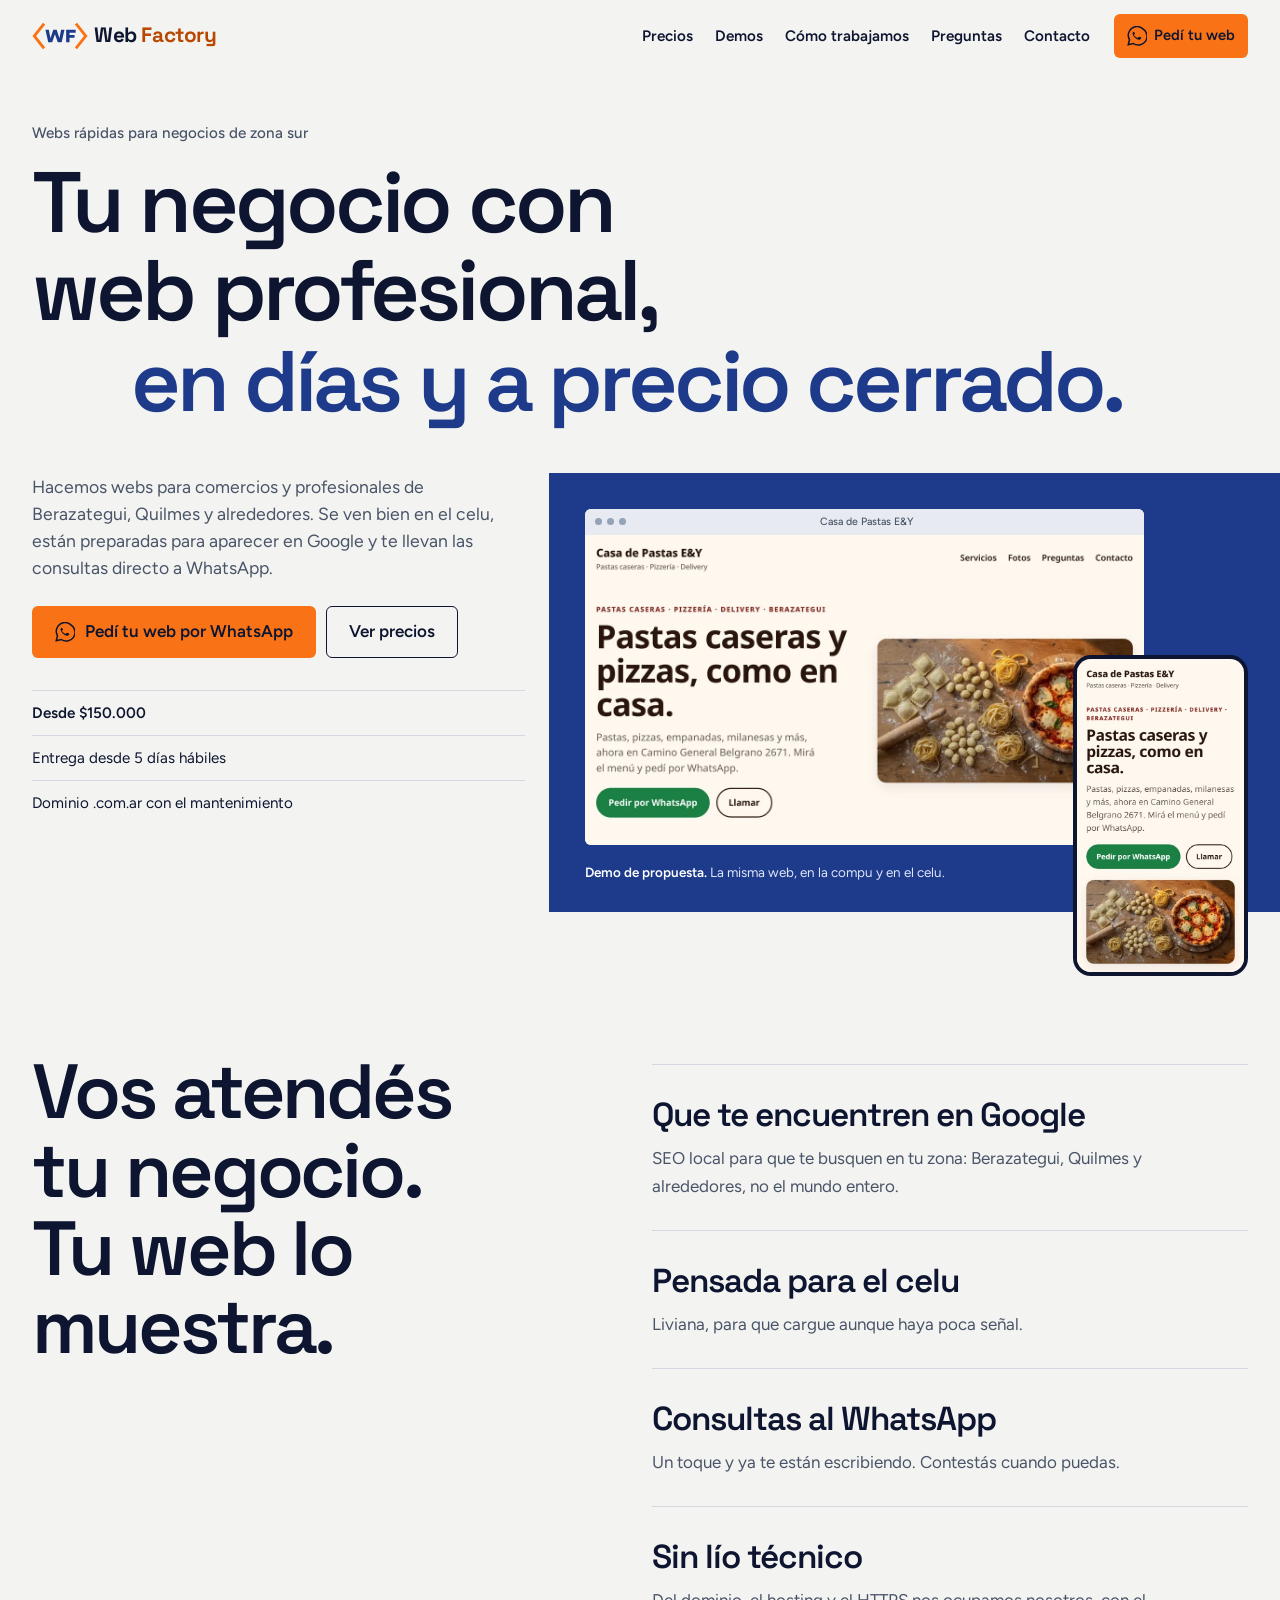
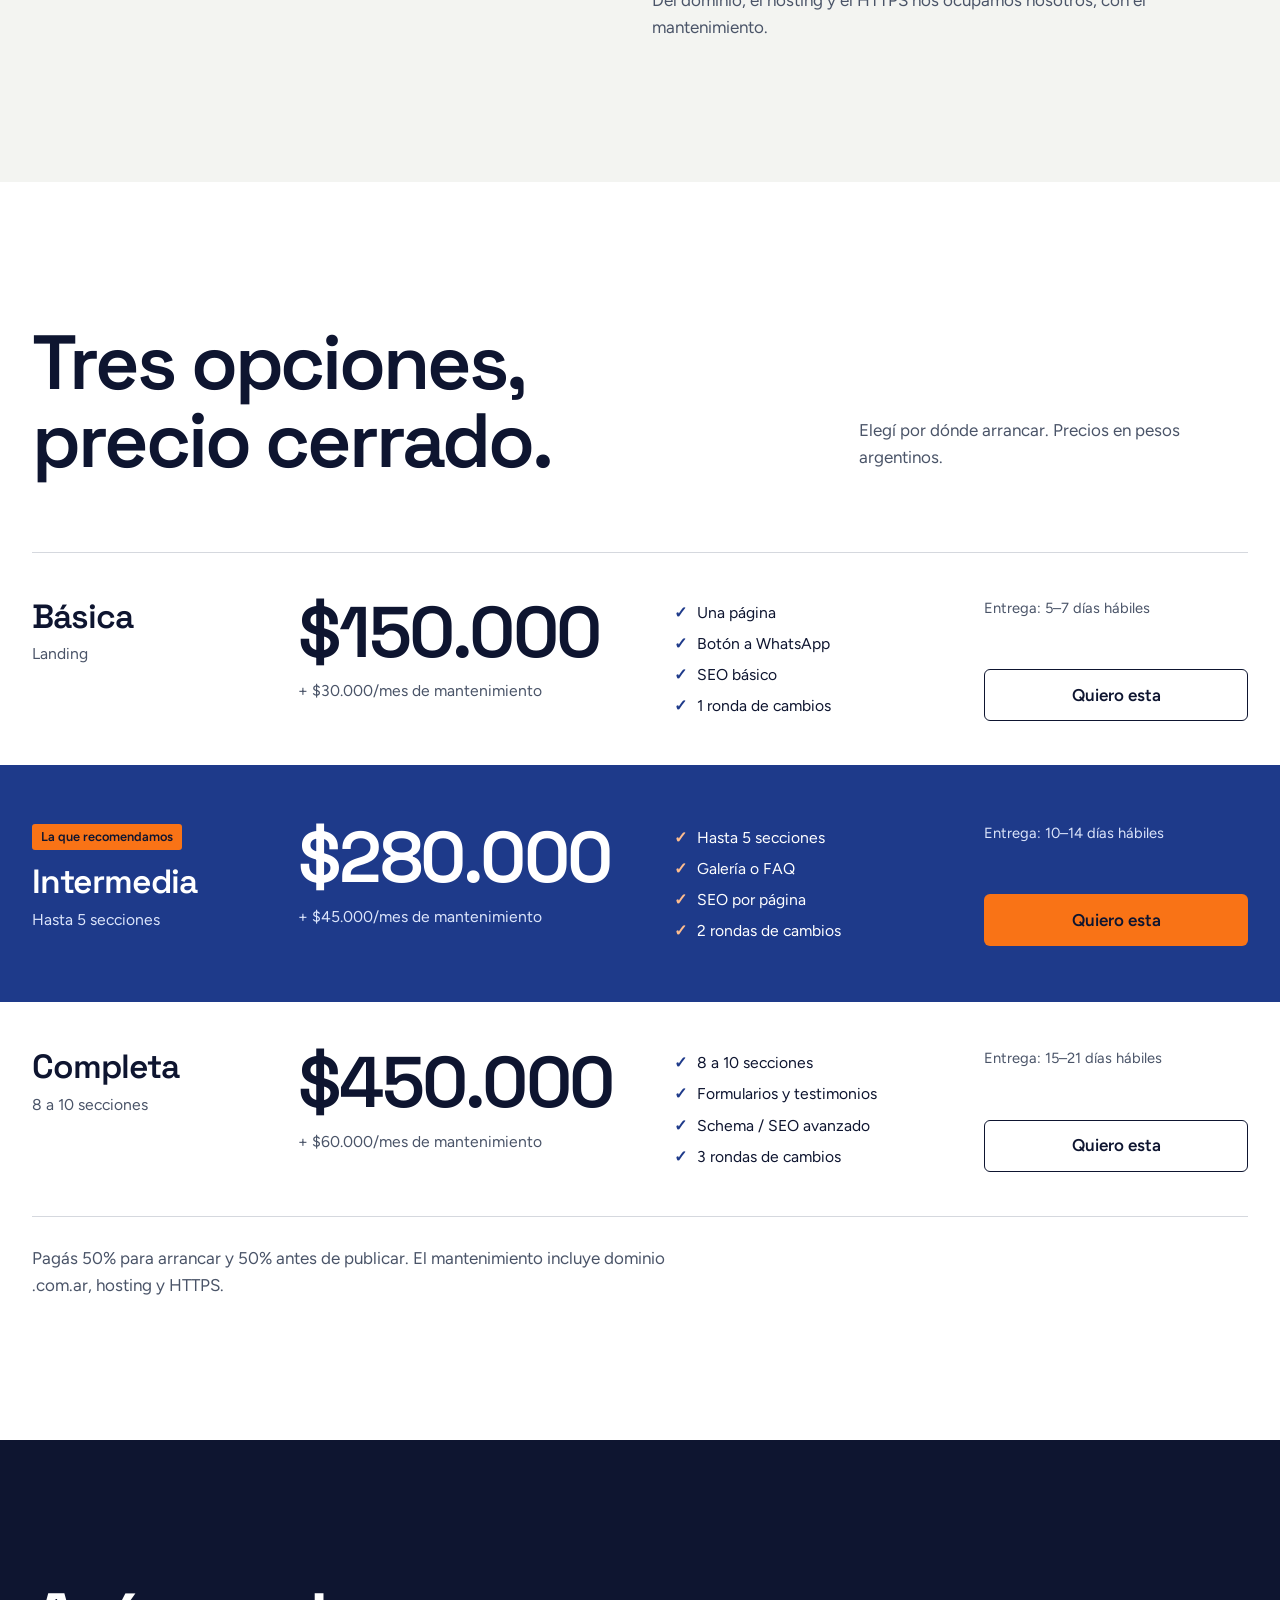
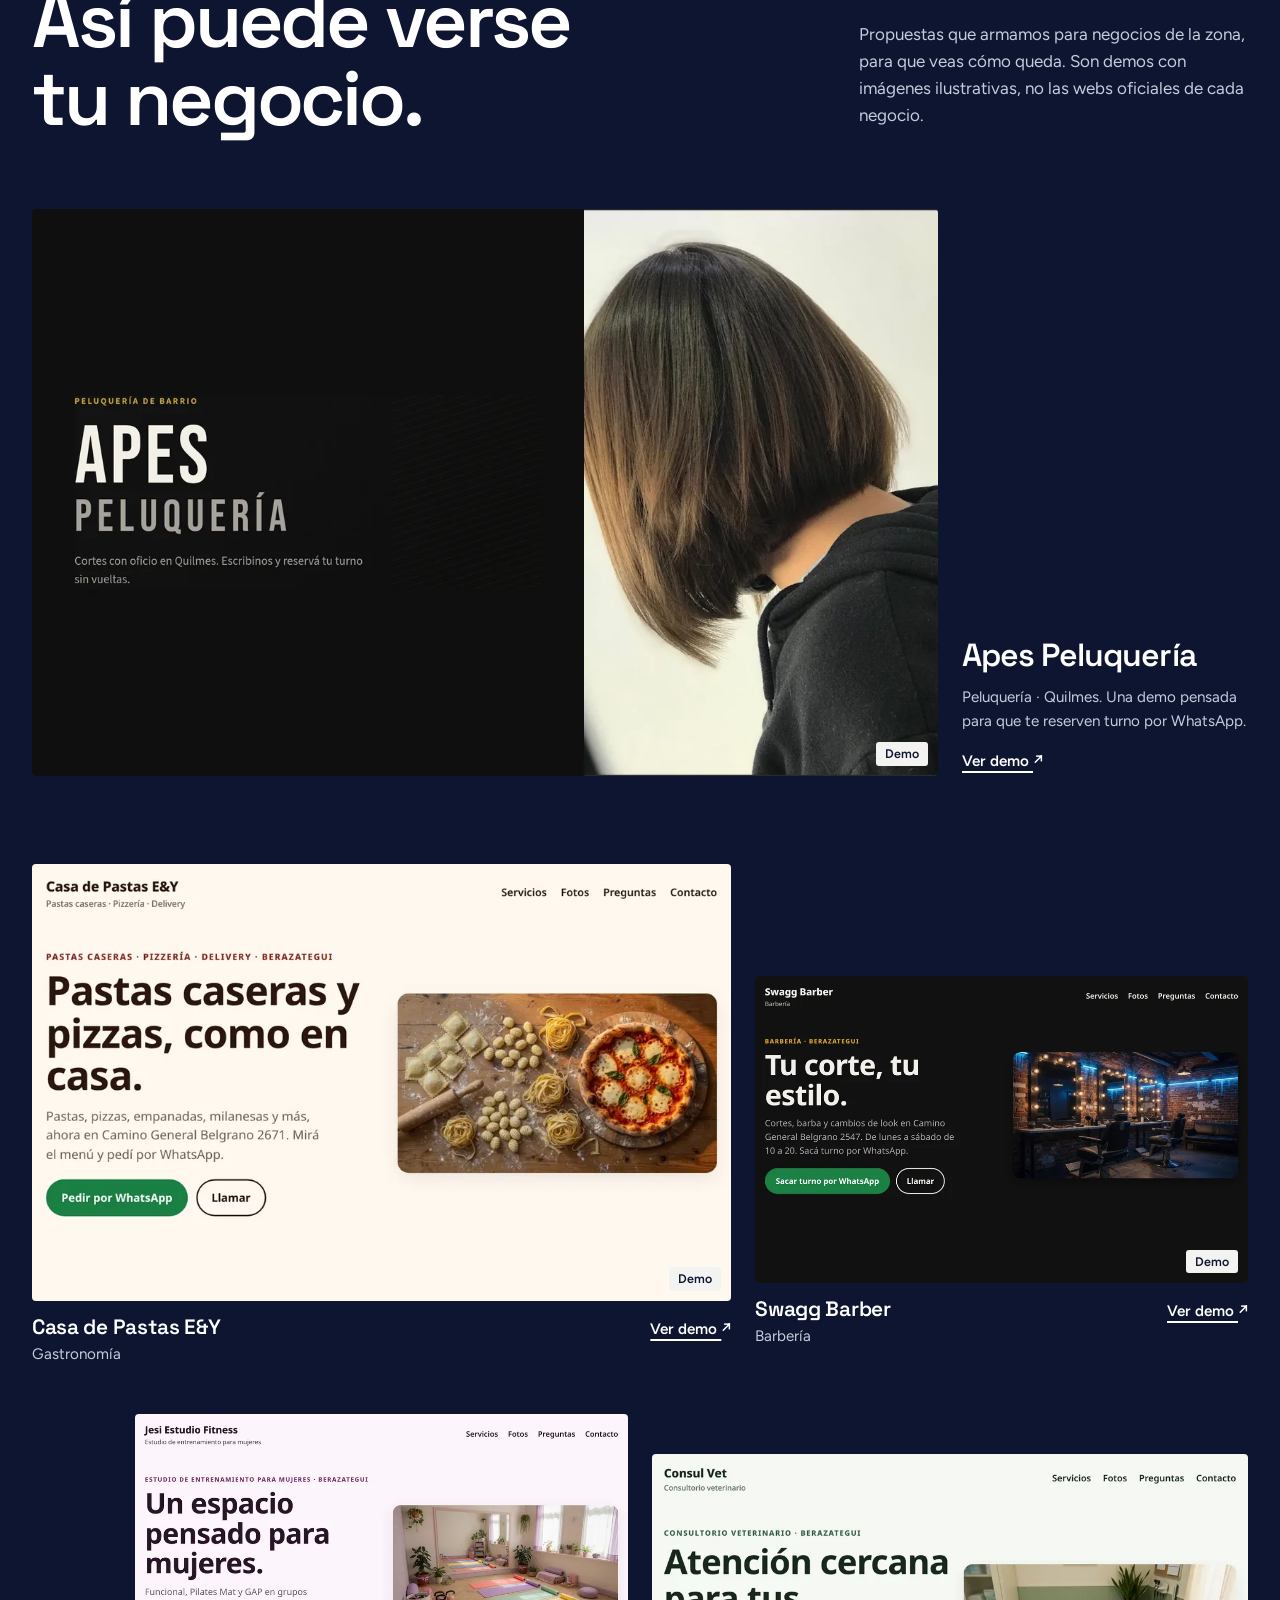
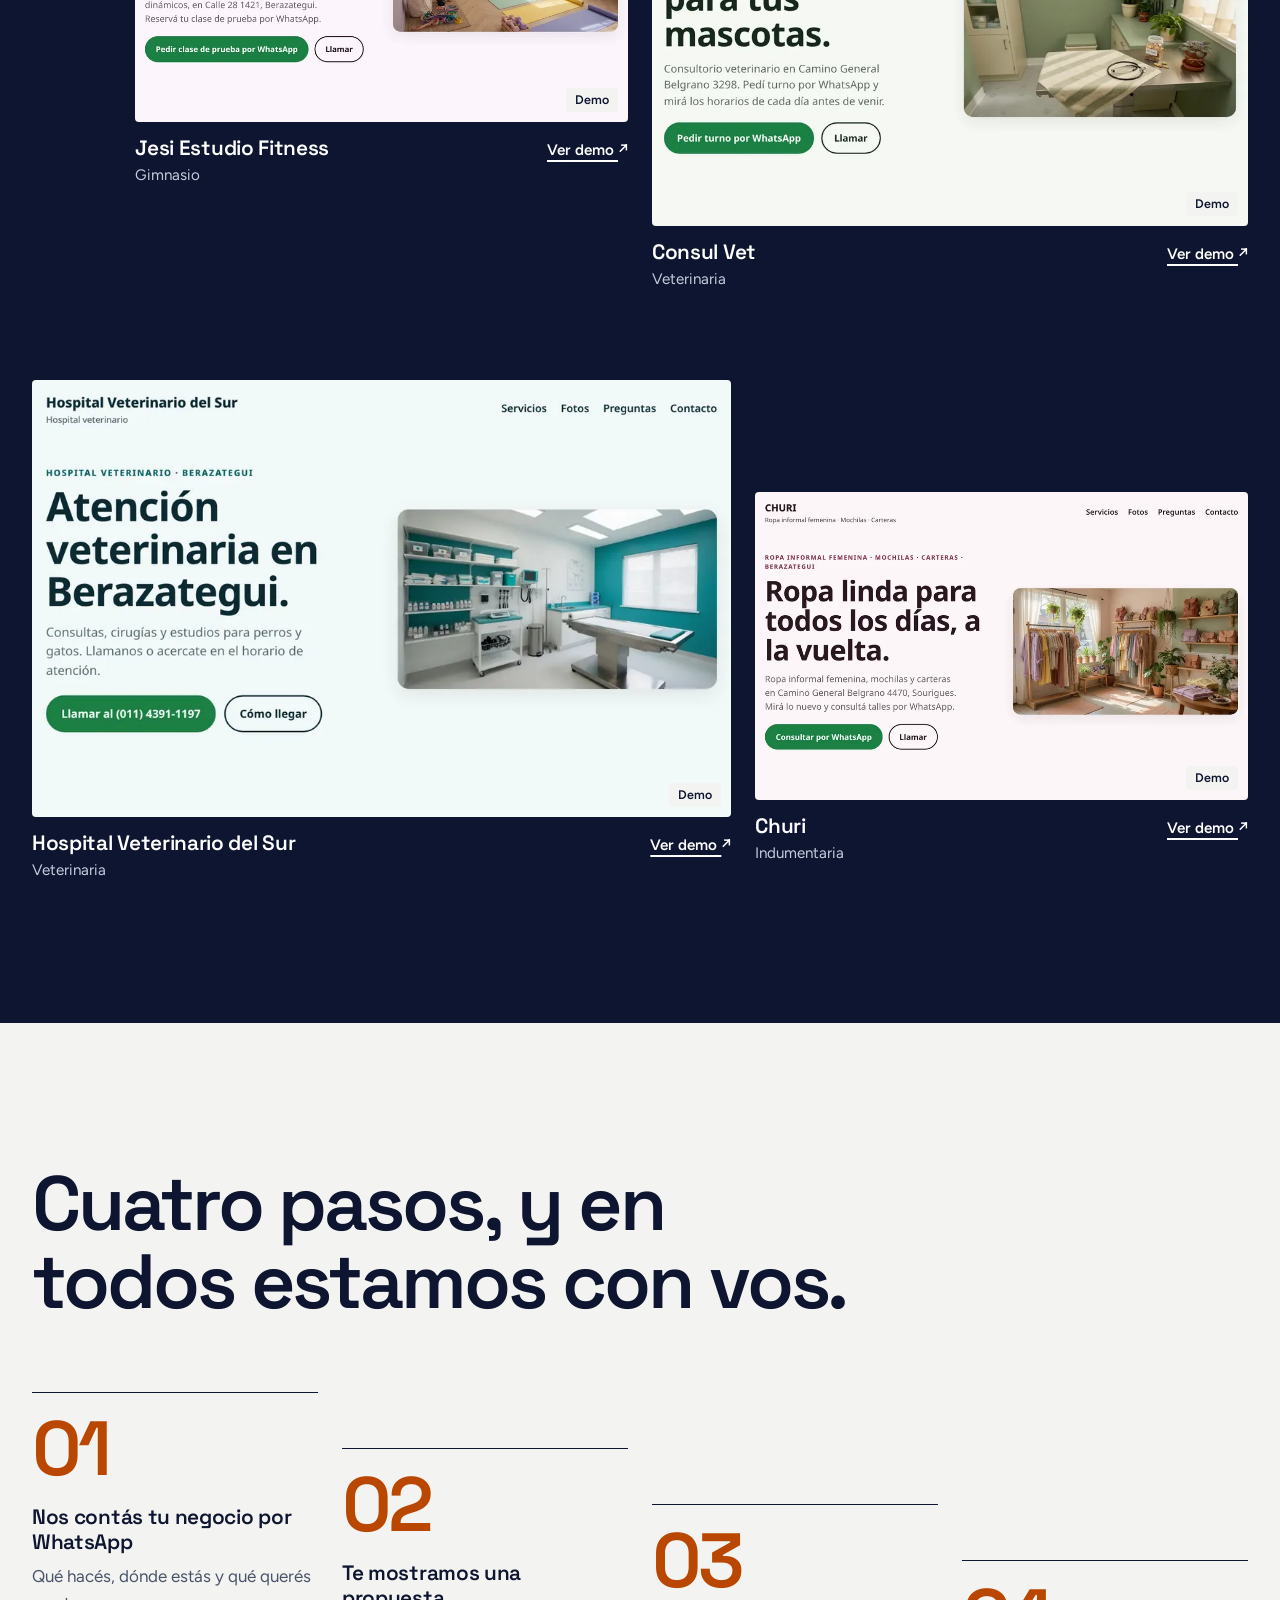
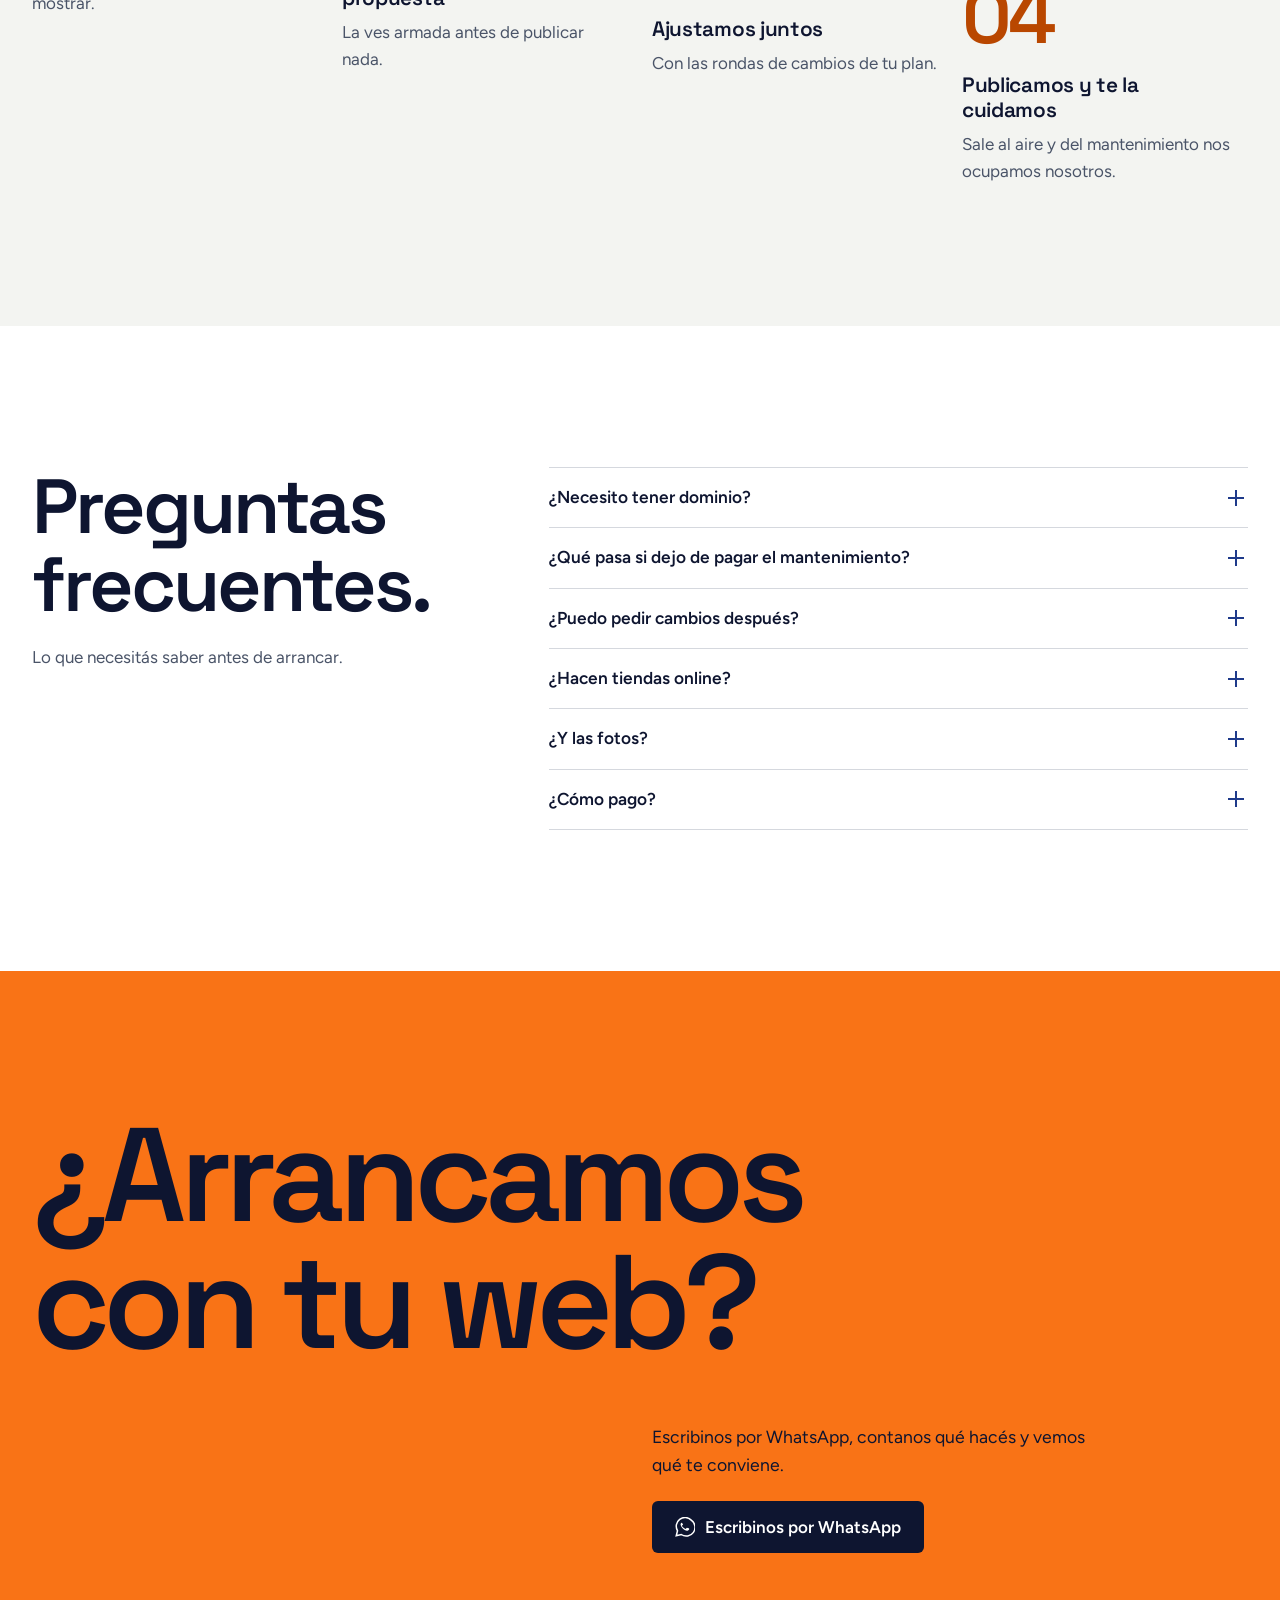
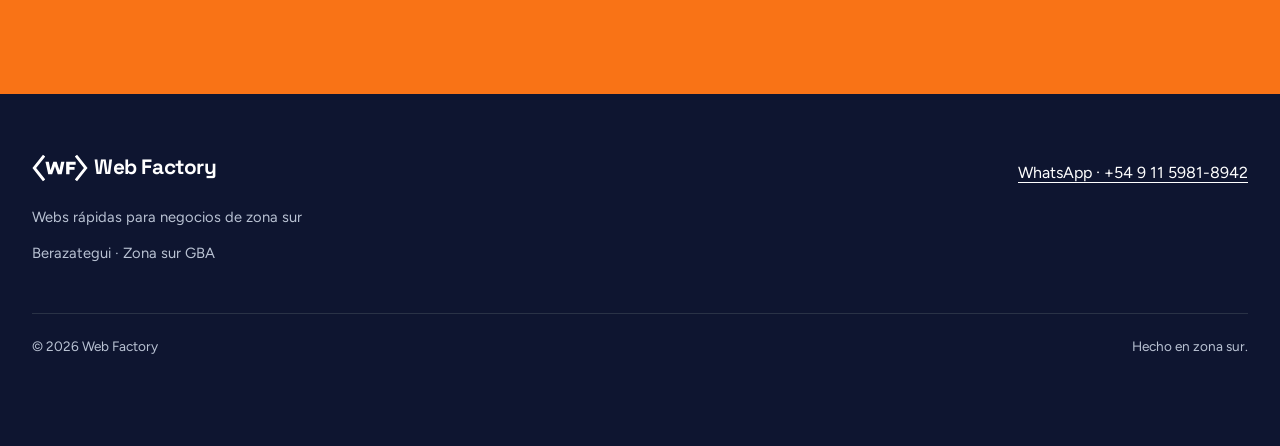
==== index.html @ ef34106a "Design pass: editorial layout, orchestrated motion, tarifario" ====
<!doctype html>
<html lang="es-AR">
<head>
<meta charset="utf-8"><meta name="viewport" content="width=device-width, initial-scale=1">
<title>Web Factory · Páginas web para negocios en Berazategui y zona sur</title>
<meta name="description" content="Webs rápidas y a precio cerrado para comercios y profesionales de Berazategui, Quilmes y zona sur. Desde $150.000, con dominio .com.ar y WhatsApp.">
<meta name="robots" content="index, follow">
<link rel="canonical" href="https://web-factory-hjs.pages.dev/">
<meta property="og:type" content="website"><meta property="og:locale" content="es_AR"><meta property="og:site_name" content="Web Factory">
<meta property="og:title" content="Web Factory · Páginas web para negocios en Berazategui y zona sur">
<meta property="og:description" content="Webs rápidas y a precio cerrado para comercios y profesionales de Berazategui, Quilmes y zona sur. Desde $150.000, con dominio .com.ar y WhatsApp.">
<meta property="og:url" content="https://web-factory-hjs.pages.dev/"><meta property="og:image" content="https://web-factory-hjs.pages.dev/assets/og.png"><meta property="og:image:width" content="1200"><meta property="og:image:height" content="630"><meta property="og:image:alt" content="Web Factory: tu negocio con web profesional, en días y a precio cerrado.">
<meta name="twitter:card" content="summary_large_image"><meta name="twitter:title" content="Web Factory · Páginas web para negocios en Berazategui y zona sur"><meta name="twitter:description" content="Webs rápidas y a precio cerrado para comercios y profesionales de zona sur."><meta name="twitter:image" content="https://web-factory-hjs.pages.dev/assets/og.png">
<link rel="icon" href="assets/favicon.svg" type="image/svg+xml"><link rel="apple-touch-icon" href="apple-touch-icon.png">
<link rel="preconnect" href="https://fonts.googleapis.com"><link rel="preconnect" href="https://fonts.gstatic.com" crossorigin><link href="https://fonts.googleapis.com/css2?family=Figtree:wght@400;500;600&family=Space+Grotesk:wght@600;700&display=swap" rel="stylesheet">
<link rel="stylesheet" href="assets/styles.css?v=3"><script src="assets/main.js?v=3" defer></script>
<script type="application/ld+json" id="service-schema">{"@context":"https://schema.org","@type":"ProfessionalService","name":"Web Factory","description":"Webs rápidas para negocios de zona sur","url":"https://web-factory-hjs.pages.dev/","telephone":"+5491159818942","areaServed":["Berazategui","Quilmes","Florencio Varela","La Plata"]}</script>
</head>
<body>
<svg width="0" height="0" style="position:absolute" aria-hidden="true"><symbol id="wa-glyph" viewBox="0 0 32 32"><path d="M26 5a14 14 0 0 0-22 17L2 30l8-2A14 14 0 0 0 26 5Z" fill="none" stroke="currentColor" stroke-width="2.4"/><path d="M11 9c-2 0-3 3-1 6s5 6 9 7c3 0 5-3 3-4l-3-1-2 2c-3-1-5-3-6-5l2-2Z" fill="currentColor"/></symbol></svg>
<a class="skip" href="#contenido">Saltar al contenido</a>
<header class="header"><div class="wrap header-inner"><a class="brand" href="#" aria-label="Web Factory, inicio"><img src="assets/logo.svg" width="56" height="36" alt=""><span>Web <b>Factory</b></span></a><button class="menu-toggle" aria-expanded="false" aria-controls="menu">Menú</button><nav id="menu" aria-label="Navegación principal"><a href="#precios">Precios</a><a href="#demos">Demos</a><a href="#como-trabajamos">Cómo trabajamos</a><a href="#preguntas">Preguntas</a><a href="#contacto">Contacto</a></nav><a class="btn header-cta" data-wa href="https://wa.me/5491159818942?text=Hola%2C%20quiero%20una%20web%20para%20mi%20negocio" aria-label="Pedí tu web por WhatsApp"><svg class="wa-icon" viewBox="0 0 32 32" width="20" height="20" aria-hidden="true"><use href="#wa-glyph"/></svg><span class="cta-short">WhatsApp</span><span class="cta-long">Pedí tu web</span></a></div></header>
<main id="contenido">
<section class="hero"><div class="wrap hero-grid">
<p class="kicker">Webs rápidas para negocios de zona sur</p>
<h1><span class="line"><span>Tu negocio con web profesional,</span></span> <span class="line line-in"><span>en días y a precio cerrado.</span></span></h1>
<div class="hero-copy"><p class="lead">Hacemos webs para comercios y profesionales de Berazategui, Quilmes y alrededores. Se ven bien en el celu, están preparadas para aparecer en Google y te llevan las consultas directo a WhatsApp.</p><div class="actions"><a class="btn" data-wa href="https://wa.me/5491159818942?text=Hola%2C%20quiero%20una%20web%20para%20mi%20negocio"><svg class="wa-icon" viewBox="0 0 32 32" width="20" height="20" aria-hidden="true"><use href="#wa-glyph"/></svg>Pedí tu web por WhatsApp</a><a class="btn btn-outline" href="#precios">Ver precios</a></div><ul class="facts"><li data-starting-price>Desde $150.000</li><li>Entrega desde 5 días hábiles</li><li>Dominio .com.ar con el mantenimiento</li></ul></div>
<figure class="hero-visual"><div class="browser"><div class="browser-bar" aria-hidden="true"><i></i><i></i><i></i><span>Casa de Pastas E&amp;Y</span></div><img src="img/hero-desktop.webp?v=2" width="1200" height="664" alt="Demo de Casa de Pastas E&amp;Y en la compu: título, descripción, botón de pedido por WhatsApp y foto de pastas y pizza." fetchpriority="high"></div><div class="phone"><img src="img/hero-phone.webp?v=2" width="480" height="899" alt="La misma demo adaptada a la pantalla del celular."></div><figcaption><b>Demo de propuesta.</b> La misma web, en la compu y en el celu.</figcaption></figure>
</div></section>
<section class="benefits section"><div class="wrap benefits-layout"><div class="section-heading" data-reveal><h2>Vos atendés tu negocio.<br>Tu web lo muestra.</h2></div><div class="benefit-list">
<article class="benefit"><h3>Que te encuentren en Google</h3><p>SEO local para que te busquen en tu zona: Berazategui, Quilmes y alrededores, no el mundo entero.</p></article>
<article class="benefit"><h3>Pensada para el celu</h3><p>Liviana, para que cargue aunque haya poca señal.</p></article>
<article class="benefit"><h3>Consultas al WhatsApp</h3><p>Un toque y ya te están escribiendo. Contestás cuando puedas.</p></article>
<article class="benefit"><h3>Sin lío técnico</h3><p>Del dominio, el hosting y el HTTPS nos ocupamos nosotros, con el mantenimiento.</p></article>
</div></div></section>
<section class="section prices-section" id="precios"><div class="wrap"><div class="section-heading split" data-reveal><h2>Tres opciones, precio cerrado.</h2><p>Elegí por dónde arrancar. Precios en pesos argentinos.</p></div><div id="price-grid" class="price-list">
<article class="price-card"><div class="price-name"><h3>Básica</h3><p class="subtitle">Landing</p></div><div class="price-money"><p class="price">$150.000</p><p class="maintenance">+ $30.000/mes de mantenimiento</p></div><ul class="includes"><li>Una página</li><li>Botón a WhatsApp</li><li>SEO básico</li><li>1 ronda de cambios</li></ul><div class="price-action"><p class="days">Entrega: 5–7 días hábiles</p><a class="btn btn-outline" href="https://wa.me/5491159818942?text=Hola%2C%20me%20interesa%20la%20web%20B%C3%A1sica" aria-label="Quiero esta: Básica">Quiero esta</a></div></article>
<article class="price-card featured"><div class="price-name"><span class="badge">La que recomendamos</span><h3>Intermedia</h3><p class="subtitle">Hasta 5 secciones</p></div><div class="price-money"><p class="price">$280.000</p><p class="maintenance">+ $45.000/mes de mantenimiento</p></div><ul class="includes"><li>Hasta 5 secciones</li><li>Galería o FAQ</li><li>SEO por página</li><li>2 rondas de cambios</li></ul><div class="price-action"><p class="days">Entrega: 10–14 días hábiles</p><a class="btn" href="https://wa.me/5491159818942?text=Hola%2C%20me%20interesa%20la%20web%20Intermedia" aria-label="Quiero esta: Intermedia">Quiero esta</a></div></article>
<article class="price-card"><div class="price-name"><h3>Completa</h3><p class="subtitle">8 a 10 secciones</p></div><div class="price-money"><p class="price">$450.000</p><p class="maintenance">+ $60.000/mes de mantenimiento</p></div><ul class="includes"><li>8 a 10 secciones</li><li>Formularios y testimonios</li><li>Schema / SEO avanzado</li><li>3 rondas de cambios</li></ul><div class="price-action"><p class="days">Entrega: 15–21 días hábiles</p><a class="btn btn-outline" href="https://wa.me/5491159818942?text=Hola%2C%20me%20interesa%20la%20web%20Completa" aria-label="Quiero esta: Completa">Quiero esta</a></div></article>
</div><p class="payment-note">Pagás 50% para arrancar y 50% antes de publicar. El mantenimiento incluye dominio .com.ar, hosting y HTTPS.</p></div></section>
<section class="section demos-section" id="demos"><div class="wrap"><div class="section-heading split" data-reveal><h2>Así puede verse tu negocio.</h2><p>Propuestas que armamos para negocios de la zona, para que veas cómo queda. Son demos con imágenes ilustrativas, no las webs oficiales de cada negocio.</p></div><div class="demo-grid" id="demo-grid"><article class="demo-card featured-demo"><div class="demo-image" data-reveal><span class="demo-tag">Demo</span><img src="img/demos/apes-peluqueria.webp?v=2" alt="Portada de la demo de Apes Peluquería" width="1280" height="800" loading="lazy" decoding="async"></div><div class="demo-info"><h3>Apes Peluquería</h3><p>Peluquería · Quilmes. Una demo pensada para que te reserven turno por WhatsApp.</p><a href="https://apes-peluqueria.pages.dev/" target="_blank" rel="noopener" aria-label="Ver demo de Apes Peluquería (abre en otra pestaña)">Ver demo <span aria-hidden="true">↗</span></a></div></article><article class="demo-card"><div class="demo-image"><span class="demo-tag">Demo</span><img src="img/demos/casa-de-pastas-ey.webp?v=2" alt="Portada de la demo de Casa de Pastas E&amp;Y" width="960" height="600" loading="lazy" decoding="async"></div><div class="demo-info"><h3>Casa de Pastas E&amp;Y</h3><p>Gastronomía</p><a href="https://elulises15.github.io/demos-clientes/casa-de-pastas-ey/" target="_blank" rel="noopener" aria-label="Ver demo de Casa de Pastas E&amp;Y (abre en otra pestaña)">Ver demo <span aria-hidden="true">↗</span></a></div></article><article class="demo-card"><div class="demo-image"><span class="demo-tag">Demo</span><img src="img/demos/swagg-barber.webp?v=2" alt="Portada de la demo de Swagg Barber" width="960" height="600" loading="lazy" decoding="async"></div><div class="demo-info"><h3>Swagg Barber</h3><p>Barbería</p><a href="https://elulises15.github.io/demos-clientes/swagg-barber/" target="_blank" rel="noopener" aria-label="Ver demo de Swagg Barber (abre en otra pestaña)">Ver demo <span aria-hidden="true">↗</span></a></div></article><article class="demo-card"><div class="demo-image"><span class="demo-tag">Demo</span><img src="img/demos/jesi-estudio-fitness.webp?v=2" alt="Portada de la demo de Jesi Estudio Fitness" width="960" height="600" loading="lazy" decoding="async"></div><div class="demo-info"><h3>Jesi Estudio Fitness</h3><p>Gimnasio</p><a href="https://elulises15.github.io/demos-clientes/jesi-estudio-fitness/" target="_blank" rel="noopener" aria-label="Ver demo de Jesi Estudio Fitness (abre en otra pestaña)">Ver demo <span aria-hidden="true">↗</span></a></div></article><article class="demo-card"><div class="demo-image"><span class="demo-tag">Demo</span><img src="img/demos/consul-vet.webp?v=2" alt="Portada de la demo de Consul Vet" width="960" height="600" loading="lazy" decoding="async"></div><div class="demo-info"><h3>Consul Vet</h3><p>Veterinaria</p><a href="https://elulises15.github.io/demos-clientes/consul-vet/" target="_blank" rel="noopener" aria-label="Ver demo de Consul Vet (abre en otra pestaña)">Ver demo <span aria-hidden="true">↗</span></a></div></article><article class="demo-card"><div class="demo-image"><span class="demo-tag">Demo</span><img src="img/demos/hospital-veterinario-del-sur.webp?v=2" alt="Portada de la demo de Hospital Veterinario del Sur" width="960" height="600" loading="lazy" decoding="async"></div><div class="demo-info"><h3>Hospital Veterinario del Sur</h3><p>Veterinaria</p><a href="https://elulises15.github.io/demos-clientes/hospital-veterinario-del-sur/" target="_blank" rel="noopener" aria-label="Ver demo de Hospital Veterinario del Sur (abre en otra pestaña)">Ver demo <span aria-hidden="true">↗</span></a></div></article><article class="demo-card"><div class="demo-image"><span class="demo-tag">Demo</span><img src="img/demos/churi.webp?v=2" alt="Portada de la demo de Churi" width="960" height="600" loading="lazy" decoding="async"></div><div class="demo-info"><h3>Churi</h3><p>Indumentaria</p><a href="https://elulises15.github.io/demos-clientes/churi/" target="_blank" rel="noopener" aria-label="Ver demo de Churi (abre en otra pestaña)">Ver demo <span aria-hidden="true">↗</span></a></div></article></div></div></section>
<section class="section steps-section" id="como-trabajamos"><div class="wrap"><div class="section-heading" data-reveal><h2>Cuatro pasos, y en todos estamos con vos.</h2></div><ol class="steps" data-reveal="steps"><li><span>01</span><h3>Nos contás tu negocio por WhatsApp</h3><p>Qué hacés, dónde estás y qué querés mostrar.</p></li><li><span>02</span><h3>Te mostramos una propuesta</h3><p>La ves armada antes de publicar nada.</p></li><li><span>03</span><h3>Ajustamos juntos</h3><p>Con las rondas de cambios de tu plan.</p></li><li><span>04</span><h3>Publicamos y te la cuidamos</h3><p>Sale al aire y del mantenimiento nos ocupamos nosotros.</p></li></ol></div></section>
<section class="section faq-section" id="preguntas"><div class="wrap faq-layout"><div class="section-heading"><h2>Preguntas<br>frecuentes.</h2><p>Lo que necesitás saber antes de arrancar.</p></div><div class="faq"><details><summary>¿Necesito tener dominio?</summary><p>No. Lo gestionamos nosotros dentro del mantenimiento.</p></details><details><summary>¿Qué pasa si dejo de pagar el mantenimiento?</summary><p>El dominio es tuyo: si dejás el mantenimiento, te pasamos la renovación y dejamos de hostear el sitio.</p></details><details><summary>¿Puedo pedir cambios después?</summary><p>Sí. Los cambios menores de texto e imágenes entran en el mantenimiento.</p></details><details><summary>¿Hacen tiendas online?</summary><p>Por ahora no. Lo que sí armamos es un catálogo con pedido por WhatsApp, en el plan Completa.</p></details><details><summary>¿Y las fotos?</summary><p>Usamos las tuyas o te ayudamos a elegirlas. Si querés una sesión profesional, se cotiza aparte.</p></details><details><summary>¿Cómo pago?</summary><p>50% para arrancar y 50% antes de publicar. Transferencia o Mercado Pago.</p></details></div></div></section>
<section class="contact section" id="contacto"><div class="wrap contact-inner"><h2 data-reveal>¿Arrancamos con tu web?</h2><div class="contact-action"><p>Escribinos por WhatsApp, contanos qué hacés y vemos qué te conviene.</p><a class="btn" data-wa href="https://wa.me/5491159818942?text=Hola%2C%20quiero%20una%20web%20para%20mi%20negocio"><svg class="wa-icon" viewBox="0 0 32 32" width="20" height="20" aria-hidden="true"><use href="#wa-glyph"/></svg>Escribinos por WhatsApp</a></div></div></section>
<div id="load-error" class="wrap error" role="status" hidden></div>
</main>
<footer><div class="wrap footer-top"><div><a class="brand" href="#"><img src="assets/logo-mono.svg" width="56" height="36" alt=""><span>Web Factory</span></a><p>Webs rápidas para negocios de zona sur</p><p data-area>Berazategui · Zona sur GBA</p></div><div class="footer-links"><a data-wa data-wa-display href="https://wa.me/5491159818942?text=Hola%2C%20quiero%20una%20web%20para%20mi%20negocio">WhatsApp · +54 9 11 5981-8942</a></div></div><div class="wrap footer-bottom">© 2026 Web Factory <span>Hecho en zona sur.</span></div></footer>
<a class="wa-float" data-wa href="https://wa.me/5491159818942?text=Hola%2C%20quiero%20una%20web%20para%20mi%20negocio" aria-label="Escribinos por WhatsApp"><svg viewBox="0 0 32 32" width="30" height="30" aria-hidden="true"><use href="#wa-glyph"/></svg></a>
</body></html>
---- assets/styles.css ----
:root{--blue:#1E3A8A;--orange:#F97316;--orange-ink:#B94700;--wa:#25D366;--paper:#F3F4F1;--white:#FFFFFF;--ink:#0E1530;--muted:#4A5468;--line:#D5D8DE;--gutter:20px;--ease:cubic-bezier(.2,.7,.2,1);font-family:'Figtree',sans-serif;color:var(--ink);background:var(--paper);color-scheme:light}
*{box-sizing:border-box}
html{scroll-padding-top:88px;-webkit-text-size-adjust:100%}
body{margin:0;font-size:17px;line-height:1.6}
h1,h2,h3,.brand,.price{font-family:'Space Grotesk',sans-serif}
h1,h2,h3,p{margin-top:0}
h1,h2{font-weight:600;line-height:1.02;text-wrap:balance}
h1{font-size:clamp(2.05rem,10.4vw,3rem);letter-spacing:-.045em;margin-bottom:0}
h2{font-size:clamp(2.4rem,6vw,4.9rem);letter-spacing:-.04em;margin-bottom:0}
h3{font-size:1.3rem;font-weight:600;line-height:1.2;letter-spacing:-.015em}
a{color:inherit}
img{display:block;max-width:100%;height:auto}
button{font:inherit;color:inherit}
a,button,summary{-webkit-tap-highlight-color:transparent}
:focus-visible{outline:3px solid var(--blue);outline-offset:4px}
footer :focus-visible,.demos-section :focus-visible,.featured :focus-visible{outline-color:var(--orange)}
.contact :focus-visible{outline-color:var(--ink)}
.wrap{width:min(1240px,calc(100% - var(--gutter)*2));margin-inline:auto}
.section{padding-block:clamp(84px,11vw,168px)}
.skip{position:fixed;top:-100px;left:16px;z-index:100;background:var(--blue);color:white;padding:12px}
.skip:focus{top:10px}

.btn{display:inline-flex;align-items:center;justify-content:center;gap:10px;min-height:52px;border:1.5px solid transparent;border-radius:6px;padding:12px 22px;background:var(--orange);color:var(--ink);font-weight:600;line-height:1.2;text-decoration:none;transition:transform .25s var(--ease)}
.btn:not([href]){opacity:.65}
.btn:active{transform:scale(.98)}
.btn-outline{background:transparent;border-color:currentColor}
.wa-icon{flex:none;transition:transform .25s var(--ease)}
.actions{display:flex;flex-wrap:wrap;gap:10px}

.header{position:sticky;top:0;z-index:30;background:var(--paper);border-bottom:1px solid transparent}
.header.scrolled{border-bottom-color:var(--line)}
.header-inner{min-height:64px;display:flex;align-items:center;gap:6px}
.brand{display:inline-flex;align-items:center;gap:6px;margin-right:auto;text-decoration:none;font-size:1.05rem;font-weight:700;letter-spacing:-.02em;white-space:nowrap}
.brand img{width:38px;height:auto}
.brand b{color:var(--orange-ink)}
.header-cta{min-height:44px;padding:8px 12px;gap:7px;font-size:.92rem}
.cta-long{display:none}
.menu-toggle{order:1;min-height:44px;padding:8px 10px;border:0;background:none;font-weight:600;font-size:.92rem;text-decoration:underline;text-underline-offset:4px;text-decoration-thickness:1.5px;cursor:pointer}
nav{display:none;position:absolute;top:100%;left:0;right:0;background:var(--paper);padding:8px var(--gutter) 20px;border-bottom:1px solid var(--line)}
nav.open{display:grid}
nav a{display:block;padding:12px 0;text-decoration:none;font-family:'Space Grotesk',sans-serif;font-size:1.5rem;font-weight:600;letter-spacing:-.02em}

.hero{position:relative;z-index:1;overflow-x:clip;padding-top:clamp(20px,4vw,48px)}
.hero-grid{display:grid;grid-template-columns:minmax(0,1fr)}
.kicker{font-size:.95rem;font-weight:500;color:var(--muted);margin-bottom:14px}
.line{display:block;overflow:clip;padding-bottom:.14em;margin-bottom:-.1em}
.line>span{display:block}
.line-in{color:var(--blue);padding-left:.55em}
.hero-copy{padding-top:22px;min-width:0}
.lead{color:var(--muted);max-width:52ch;margin-bottom:20px;font-size:1.03rem;line-height:1.5}
.actions .btn:first-child{flex:1 1 100%}
.actions .btn-outline{flex:1 1 100%;min-height:48px}
.facts{list-style:none;padding:0;margin:30px 0 0;display:grid;font-size:.95rem}
.facts li{padding:10px 0;border-top:1px solid var(--line)}
.facts li:first-child{font-weight:600}

.hero-visual{position:relative;margin:44px 0 0;padding:24px 0 22px;min-width:0}
.hero-visual:before{content:'';position:absolute;z-index:-1;inset:0 -50vw 0 12px;background:var(--blue)}
.browser{position:relative;width:84%;margin-left:28px;border-radius:6px;overflow:hidden;background:white}
.browser-bar{display:flex;gap:5px;align-items:center;background:#E7EAF0;padding:7px 10px;font-size:.66rem;font-weight:500;line-height:1.2;color:var(--muted)}
.browser-bar i{width:7px;height:7px;background:#94A3B8;border-radius:50%}
.browser-bar span{margin-inline:auto;padding-right:31px}
.phone{position:absolute;z-index:1;right:0;bottom:-36px;width:33%;border:4px solid var(--ink);border-radius:18px;overflow:hidden;background:white}
.hero-visual figcaption{margin:16px 36% 0 28px;color:#DCE5FB;font-size:.84rem;line-height:1.4}
.hero-visual figcaption b{color:white;font-weight:600}

.section-heading{margin-bottom:clamp(40px,6vw,72px)}
.section-heading p{color:var(--muted);max-width:46ch;margin:20px 0 0}

.benefits-layout{display:grid;gap:0}
.benefit{padding-block:24px;border-top:1px solid var(--line)}
.benefit:last-child{padding-bottom:0}
.benefit h3{font-size:clamp(1.45rem,2.6vw,2.1rem);letter-spacing:-.03em;margin-bottom:10px}
.benefit p{color:var(--muted);max-width:46ch;margin-bottom:0}

.prices-section{background:var(--white);overflow-x:clip}
.price-list{border-bottom:1px solid var(--line)}
.price-card{display:grid;gap:18px;padding-block:34px;border-top:1px solid var(--line)}
.price-card>*{min-width:0}
.price-card h3{font-size:1.7rem;letter-spacing:-.03em;margin-bottom:4px}
.subtitle{color:var(--muted);font-size:.98rem;margin-bottom:0}
.price{font-size:clamp(3.2rem,5.6vw,4.5rem);font-weight:600;letter-spacing:-.035em;line-height:1;white-space:nowrap;margin-bottom:10px}
.maintenance{font-size:.98rem;color:var(--muted);margin-bottom:0}
.includes{list-style:none;padding:0;margin:0;font-size:.98rem}
.includes li{display:flex;gap:10px;padding:3px 0}
.includes li:before{content:'✓';color:var(--blue);font-weight:600}
.days{font-size:.92rem;color:var(--muted);margin-bottom:12px}
.price-action .btn{width:100%}
.featured{position:relative;isolation:isolate;border-top-color:var(--blue);color:white}
.featured:before{content:'';position:absolute;z-index:-1;inset:-1px -50vw 0;background:var(--blue)}
.featured+.price-card{border-top-color:transparent}
.featured .subtitle,.featured .maintenance,.featured .days{color:#DCE5FB}
.featured .includes li:before{color:#FFBD8E}
.badge{display:inline-block;margin-bottom:12px;padding:3px 9px;border-radius:3px;background:var(--orange);color:var(--ink);font-size:.8rem;font-weight:600}
.payment-note{color:var(--muted);max-width:60ch;margin:28px 0 0}

.demos-section{background:var(--ink);color:white}
.demos-section .section-heading p{color:#C4CCDD}
.demo-grid{display:grid;gap:48px var(--gutter)}
.demo-card{position:relative;min-width:0}
.demo-card:focus-within{outline:3px solid var(--orange);outline-offset:6px}
.demo-image{position:relative;overflow:hidden;aspect-ratio:16/10;border-radius:4px;background:#1C2542}
.demo-image img{width:100%;height:100%;object-fit:cover;object-position:top;transition:transform .7s var(--ease)}
.demo-tag{position:absolute;z-index:1;bottom:10px;right:10px;padding:2px 9px;border-radius:3px;background:var(--paper);color:var(--ink);font-size:.78rem;font-weight:600}
.demo-info{display:grid;grid-template-columns:minmax(0,1fr) auto;gap:2px 16px;align-items:baseline;padding-top:14px}
.demo-info h3{margin-bottom:0;font-size:1.3rem}
.demo-info p{grid-row:2;color:#C4CCDD;font-size:.95rem;margin-bottom:0}
.demo-info a{grid-column:2;grid-row:1/3;align-self:start;font-size:.95rem;font-weight:600;text-decoration:underline;text-underline-offset:5px;text-decoration-thickness:1.5px;white-space:nowrap;padding:2px 0}
.demo-info a span{display:inline-block;transition:transform .25s var(--ease)}
.demo-info a:after{content:'';position:absolute;inset:0}
.demo-info a:focus-visible{outline:0}

.steps{list-style:none;padding:0;margin:0;display:grid;gap:40px}
.steps li{position:relative;padding-top:18px}
.steps li:before{content:'';position:absolute;top:0;left:0;right:0;height:1px;background:var(--ink);transform-origin:left}
.steps span{display:block;font-family:'Space Grotesk',sans-serif;font-size:clamp(3.2rem,6vw,5rem);font-weight:600;letter-spacing:-.05em;line-height:1;color:var(--orange-ink);margin-bottom:18px}
.steps h3{max-width:20ch;margin-bottom:8px}
.steps p{color:var(--muted);max-width:32ch;margin-bottom:0}

.faq-section{background:var(--white)}
.faq-layout{display:grid}
.faq{border-bottom:1px solid var(--line)}
details{border-top:1px solid var(--line)}
summary{position:relative;display:block;padding:18px 40px 18px 0;font-weight:600;font-size:1.08rem;line-height:1.35;cursor:pointer;list-style:none}
summary::-webkit-details-marker{display:none}
summary:before,summary:after{content:'';position:absolute;top:50%;right:4px;width:16px;height:2px;margin-top:-1px;background:var(--blue);transition:transform .3s var(--ease)}
summary:after{transform:rotate(90deg)}
details[open] summary:after{transform:rotate(0)}
details p{color:var(--muted);max-width:58ch;margin:0;padding:0 40px 22px 0}

.contact{background:var(--orange);color:var(--ink)}
.contact h2{font-size:clamp(3rem,10.4vw,9.5rem);letter-spacing:-.05em;line-height:.96;margin-bottom:36px;max-width:12ch}
.contact-action p{max-width:40ch;font-size:1.1rem;margin-bottom:22px}
.contact .btn{background:var(--ink);color:white}

footer{background:var(--ink);color:white;padding:56px 0 24px}
footer .brand{font-size:1.3rem}
footer p{font-size:.92rem;color:#B9C2D3;margin:12px 0}
.footer-top{display:flex;flex-wrap:wrap;justify-content:space-between;gap:24px}
.footer-links{display:grid;align-content:start;font-size:1rem}
.footer-links a{padding:10px 0;text-underline-offset:4px}
.footer-bottom{border-top:1px solid #293246;margin-top:36px;padding-top:22px;padding-bottom:64px;color:#B9C2D3;font-size:.85rem;display:flex;flex-wrap:wrap;justify-content:space-between;gap:12px}

.wa-float{position:fixed;bottom:calc(18px + env(safe-area-inset-bottom));right:18px;z-index:40;width:56px;height:56px;border-radius:50%;display:grid;place-items:center;background:var(--wa);color:var(--ink);box-shadow:0 5px 20px #0E153033;transition:opacity .25s linear,transform .3s var(--ease),visibility 0s}
.wa-float:not([href]){display:none}
.wa-float.is-away{opacity:0;transform:translateY(12px) scale(.92);visibility:hidden;transition:opacity .2s linear,transform .2s linear,visibility 0s .2s}

.error{padding-block:24px;color:#9C2F10}
.error[hidden]{display:none}
.error a{font-weight:600}
.not-found{min-height:75vh;display:grid;align-content:center;justify-items:start;padding-block:60px}
.not-found h1{margin-top:30px;margin-bottom:20px}

@media(max-width:379px){.header-cta{padding:8px 11px}.header-cta span{display:none}.actions .btn{padding-inline:12px;font-size:.98rem}}

@media(min-width:600px){
:root{--gutter:32px}
h1{font-size:clamp(3rem,6.7vw,5.6rem)}
.header-cta .cta-short{display:none}
.header-cta .cta-long{display:inline}
.brand{font-size:1.3rem}
.brand img{width:56px}
.actions .btn:first-child,.actions .btn-outline{flex:0 1 auto;min-height:52px}
.facts{grid-template-columns:repeat(3,minmax(0,1fr));gap:0 16px}
.hero-visual{padding:32px 0 28px}
.hero-visual:before{left:40px}
.browser{width:78%;margin-left:72px}
.hero-visual figcaption{margin-left:72px}
.phone{width:27%;right:2%;bottom:-48px}
.demo-grid{grid-template-columns:repeat(2,minmax(0,1fr))}
.featured-demo{grid-column:1/-1}
.steps{grid-template-columns:repeat(2,minmax(0,1fr))}
.price-card{grid-template-columns:repeat(2,minmax(0,1fr));gap:24px 32px}
.price-action{align-self:end}
}

@media(min-width:960px){
.header-inner{min-height:72px;gap:18px}
.menu-toggle{display:none}
nav,nav.open{position:static;display:flex;gap:22px;margin-right:6px;padding:0;border:0;background:none}
nav a{position:relative;padding:8px 0;font-family:inherit;font-size:.95rem;letter-spacing:0}
nav a:after{content:'';position:absolute;left:0;right:0;bottom:4px;height:1.5px;background:currentColor;transform:scaleX(0);transform-origin:left;transition:transform .3s var(--ease)}

.wa-float{display:none}

.hero-grid{grid-template-columns:repeat(12,minmax(0,1fr));column-gap:24px}
.kicker,.hero-grid h1{grid-column:1/-1}
.line-in{padding-left:1.15em}
.hero-copy{grid-column:1/6;padding-top:44px}
.lead{font-size:1.1rem;line-height:1.55;margin-bottom:24px}
.facts{grid-template-columns:minmax(0,1fr);margin-top:32px}
.hero-visual{grid-column:6/13;margin:44px 0 0;padding:36px 0 30px}
.hero-visual:before{left:0}
.browser{width:80%;margin-left:36px}
.hero-visual figcaption{margin:18px 34% 0 36px}
.phone{width:25%;right:0;bottom:-64px}

.benefits-layout{grid-template-columns:repeat(12,minmax(0,1fr));column-gap:24px;align-items:start}
.benefits-layout .section-heading{grid-column:1/7;position:sticky;top:112px;margin-bottom:0}
.benefit-list{grid-column:7/13;margin-top:12px}
.benefit{padding-block:30px}

.split{display:grid;grid-template-columns:repeat(12,minmax(0,1fr));column-gap:24px;align-items:end}
.split h2{grid-column:1/9}
.split p{grid-column:9/13;margin:0 0 8px}

.price-card{grid-template-columns:2.2fr 3.2fr 2.6fr 2.4fr;gap:24px;align-items:start;padding-block:44px}
.price-card h3{font-size:2.1rem}
.featured{padding-block:56px}
.price-action{align-self:stretch;display:flex;flex-direction:column;justify-content:space-between}

.demo-grid{grid-template-columns:repeat(12,minmax(0,1fr));gap:88px 24px}
.demo-card:nth-child(1){grid-column:1/-1;display:grid;grid-template-columns:repeat(12,minmax(0,1fr));column-gap:24px;align-items:end}
.featured-demo .demo-image{grid-column:1/10}
.featured-demo .demo-info{grid-column:10/13;display:block;padding:0}
.featured-demo .demo-info h3{font-size:2rem;letter-spacing:-.03em;line-height:1.05;margin-bottom:12px}
.featured-demo .demo-info p{margin-bottom:14px}
.featured-demo .demo-info a{display:inline-block}
.demo-card:nth-child(2){grid-column:1/8}
.demo-card:nth-child(3){grid-column:8/13;margin-top:112px}
.demo-card:nth-child(4){grid-column:2/7;margin-top:-40px}
.demo-card:nth-child(5){grid-column:7/13}
.demo-card:nth-child(6){grid-column:1/8}
.demo-card:nth-child(7){grid-column:8/13;margin-top:112px}

.steps{grid-template-columns:repeat(4,minmax(0,1fr));gap:24px}
.steps li:nth-child(2){margin-top:56px}
.steps li:nth-child(3){margin-top:112px}
.steps li:nth-child(4){margin-top:168px}

.faq-layout{grid-template-columns:repeat(12,minmax(0,1fr));column-gap:24px;align-items:start}
.faq-layout .section-heading{grid-column:1/6;margin-bottom:0}
.faq{grid-column:6/13}

.contact-inner{display:grid;grid-template-columns:repeat(12,minmax(0,1fr));column-gap:24px;align-items:end}
.contact h2{grid-column:1/-1;margin-bottom:56px}
.contact-action{grid-column:7/13}
}

@media(hover:hover){
.btn[href]:hover{transform:translateY(-2px)}
.btn[href]:hover .wa-icon{transform:scale(1.12) rotate(-6deg)}
.btn[href]:active{transform:scale(.98)}
.demo-card:hover .demo-image img{transform:scale(1.025)}
.demo-card:hover .demo-info a span{transform:translate(2px,-2px)}
nav a:hover:after{transform:scaleX(1)}
summary:hover:before{transform:scaleX(1.25)}
}

@media(prefers-reduced-motion:no-preference){
html{scroll-behavior:smooth}

/* Momento orquestado: el título sube, entra el panel, la compu y por último el celu. */
.kicker{animation:wf-fade .5s linear both}
.line>span{animation:wf-rise .85s var(--ease) both}
.line:first-child>span{animation-delay:.05s}
.line-in>span{animation-delay:.17s}
.hero-copy{animation:wf-fade-up .6s var(--ease) .3s both}
.hero-visual:before{transform-origin:right;animation:wf-panel .8s var(--ease) .35s both}
.browser{animation:wf-browser .8s var(--ease) .55s both}
.phone{animation:wf-phone .8s var(--ease) .85s both}
.hero-visual figcaption{animation:wf-fade .5s linear 1.1s both}
details[open] p{animation:wf-fade-up .35s var(--ease) both}

.js [data-reveal]{opacity:0;transform:translateY(22px);transition:opacity .7s linear,transform .9s var(--ease)}
.js [data-reveal].is-in{opacity:1;transform:none}
.js [data-reveal=steps]{opacity:1;transform:none}
.js [data-reveal=steps] li:before{transform:scaleX(0);transition:transform 1s var(--ease)}
.js [data-reveal=steps] li>*{opacity:0;transform:translateY(14px);transition:opacity .5s linear,transform .7s var(--ease)}
.js [data-reveal=steps].is-in li:before{transform:none}
.js [data-reveal=steps].is-in li>*{opacity:1;transform:none}
.js [data-reveal=steps] li:nth-child(2):before,.js [data-reveal=steps] li:nth-child(2)>*{transition-delay:.12s}
.js [data-reveal=steps] li:nth-child(3):before,.js [data-reveal=steps] li:nth-child(3)>*{transition-delay:.24s}
.js [data-reveal=steps] li:nth-child(4):before,.js [data-reveal=steps] li:nth-child(4)>*{transition-delay:.36s}
}
@keyframes wf-rise{from{transform:translateY(112%)}}
@keyframes wf-fade{from{opacity:0}}
@keyframes wf-fade-up{from{opacity:0;transform:translateY(16px)}}
@keyframes wf-panel{from{transform:scaleX(0)}}
@keyframes wf-browser{from{opacity:0;transform:translateX(36px)}}
@keyframes wf-phone{from{opacity:0;transform:translateY(56px)}}

@media(prefers-reduced-motion:reduce){*,*:before,*:after{transition:none!important;animation:none!important}}
@media print{.js [data-reveal],.js [data-reveal=steps] li>*{opacity:1!important;transform:none!important}.wa-float{display:none}}
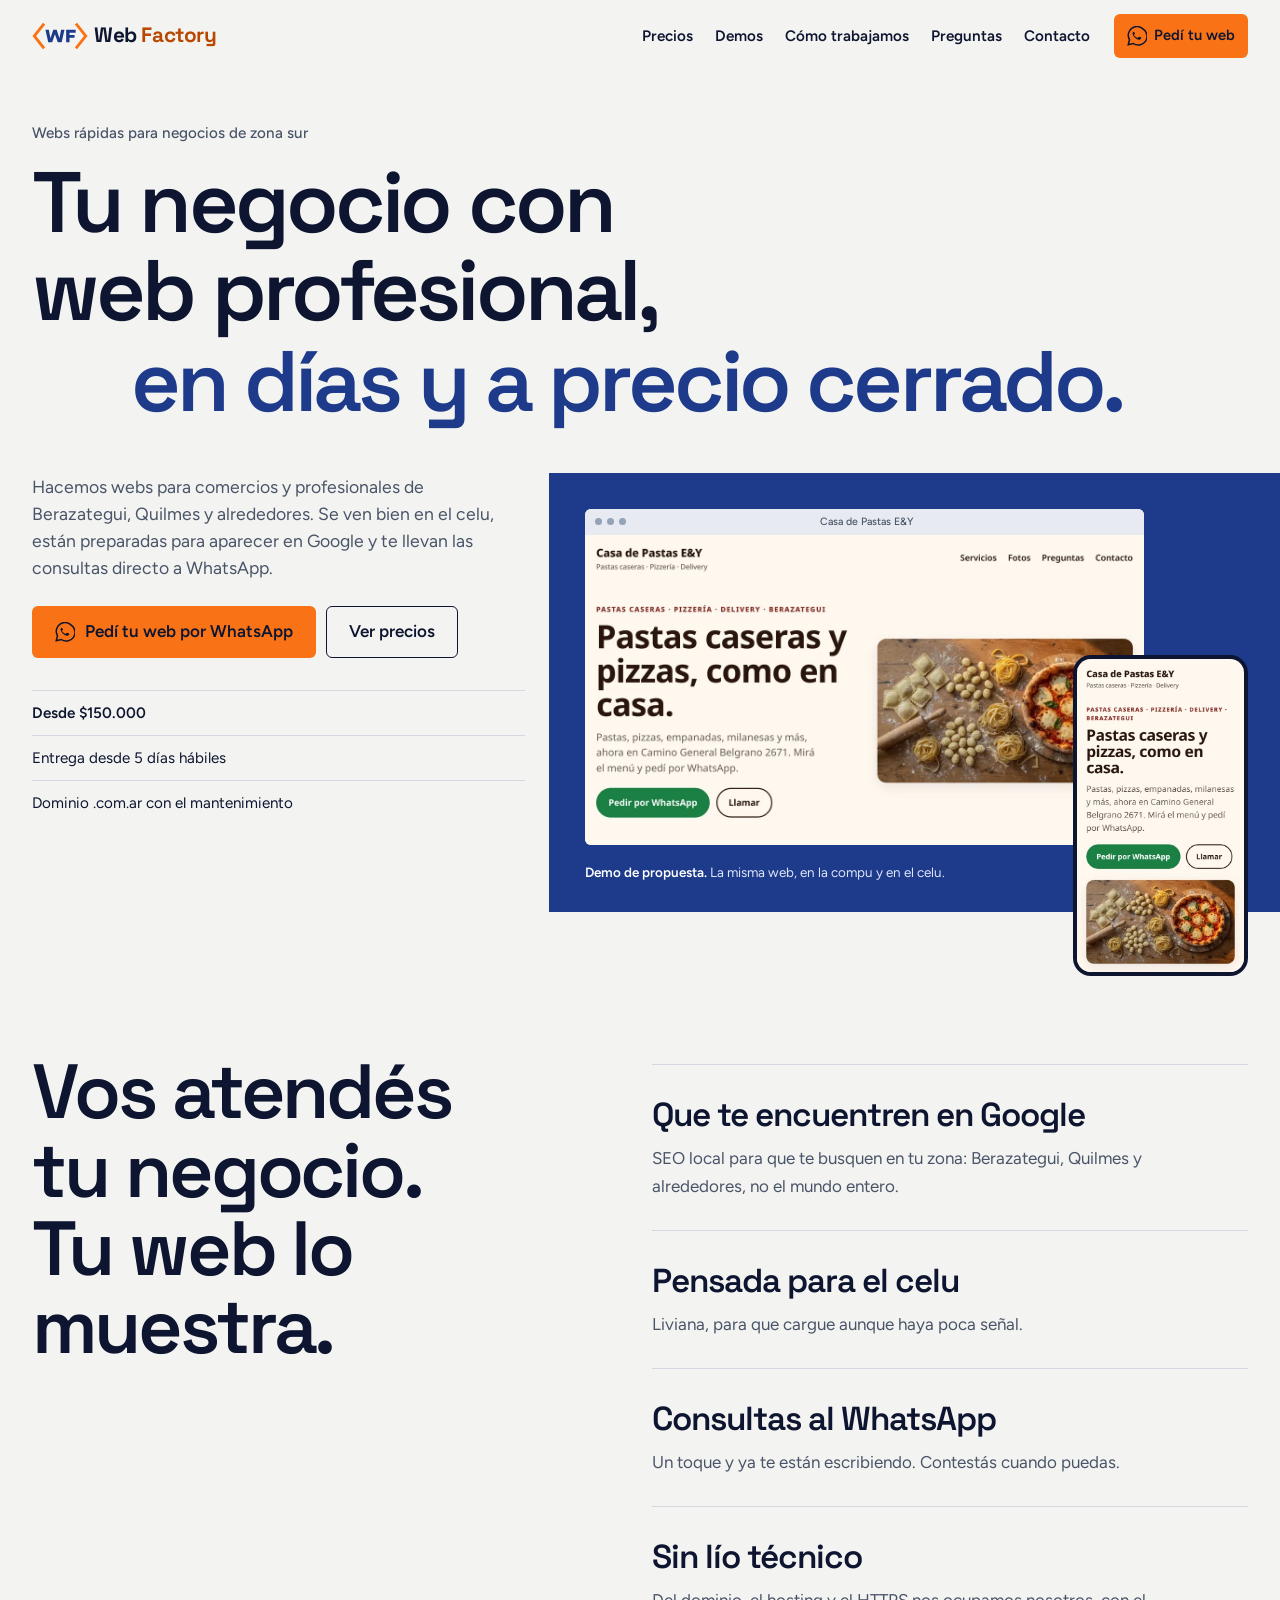
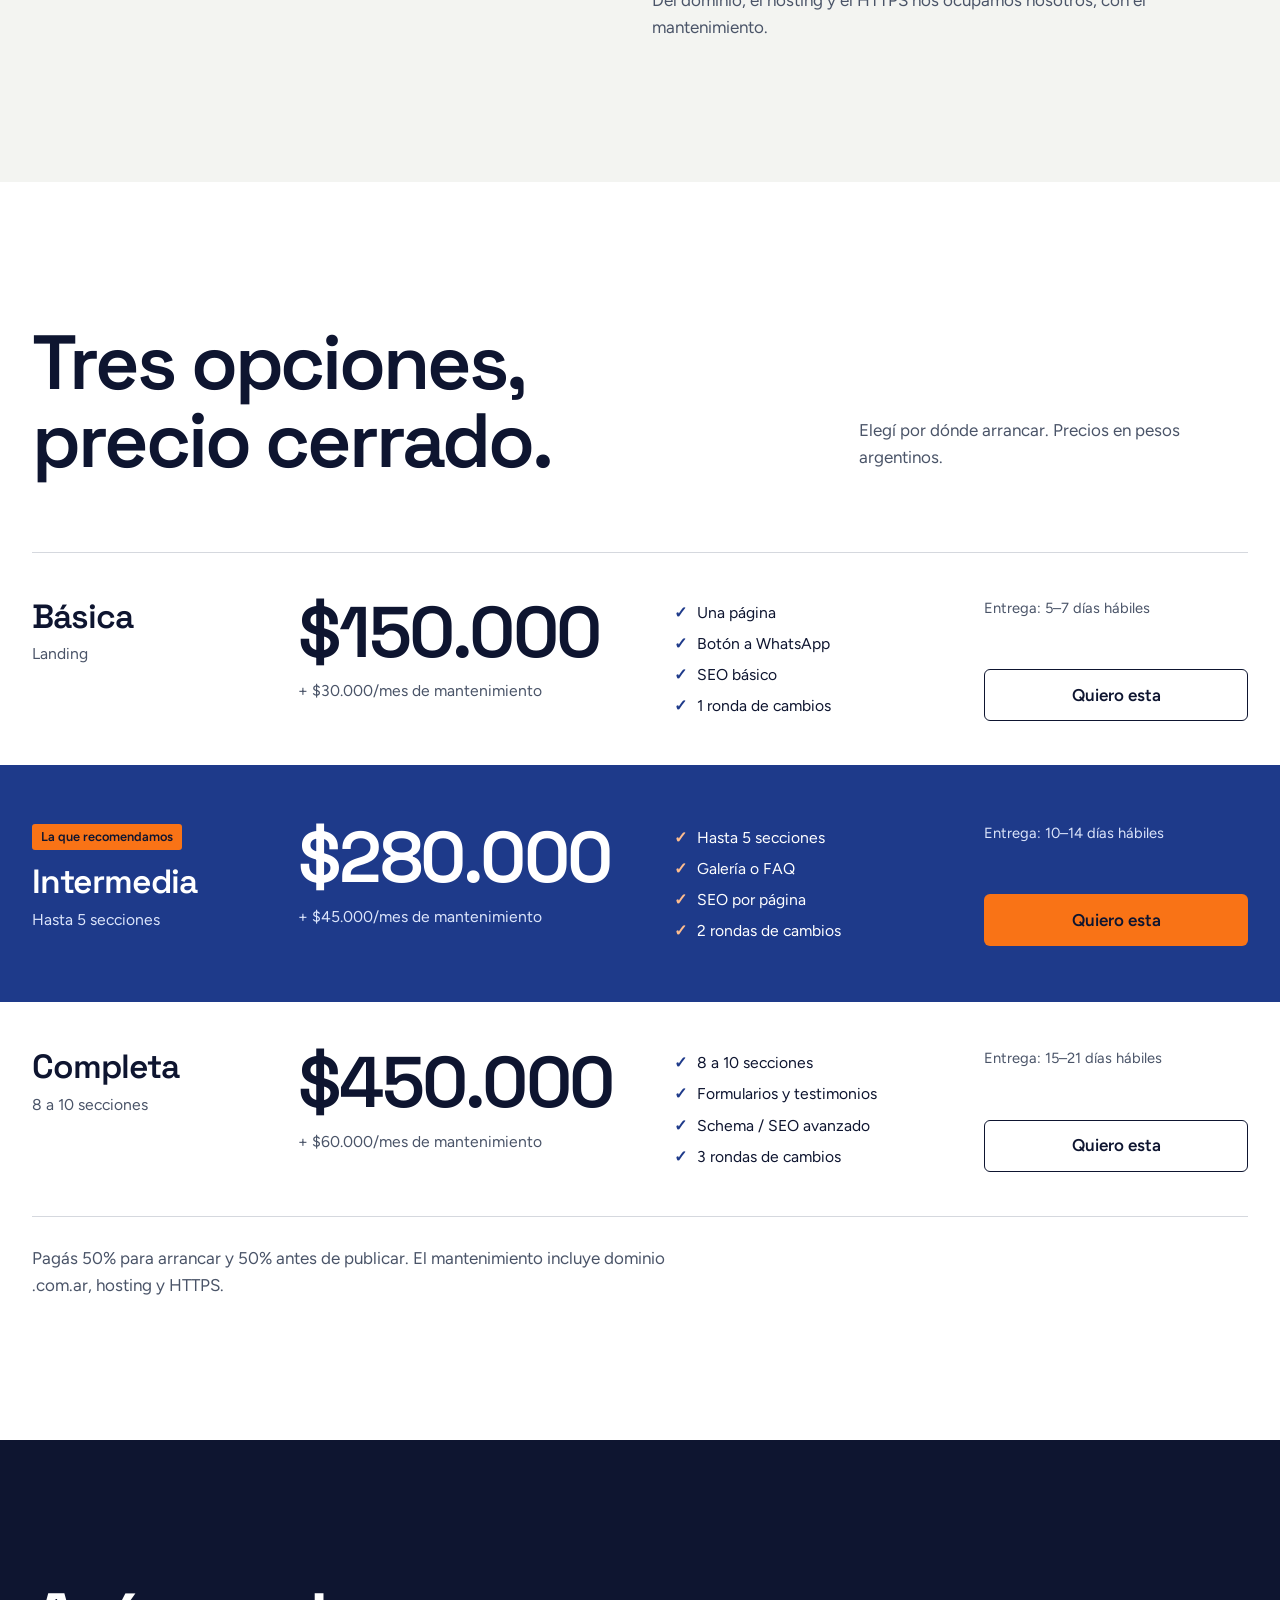
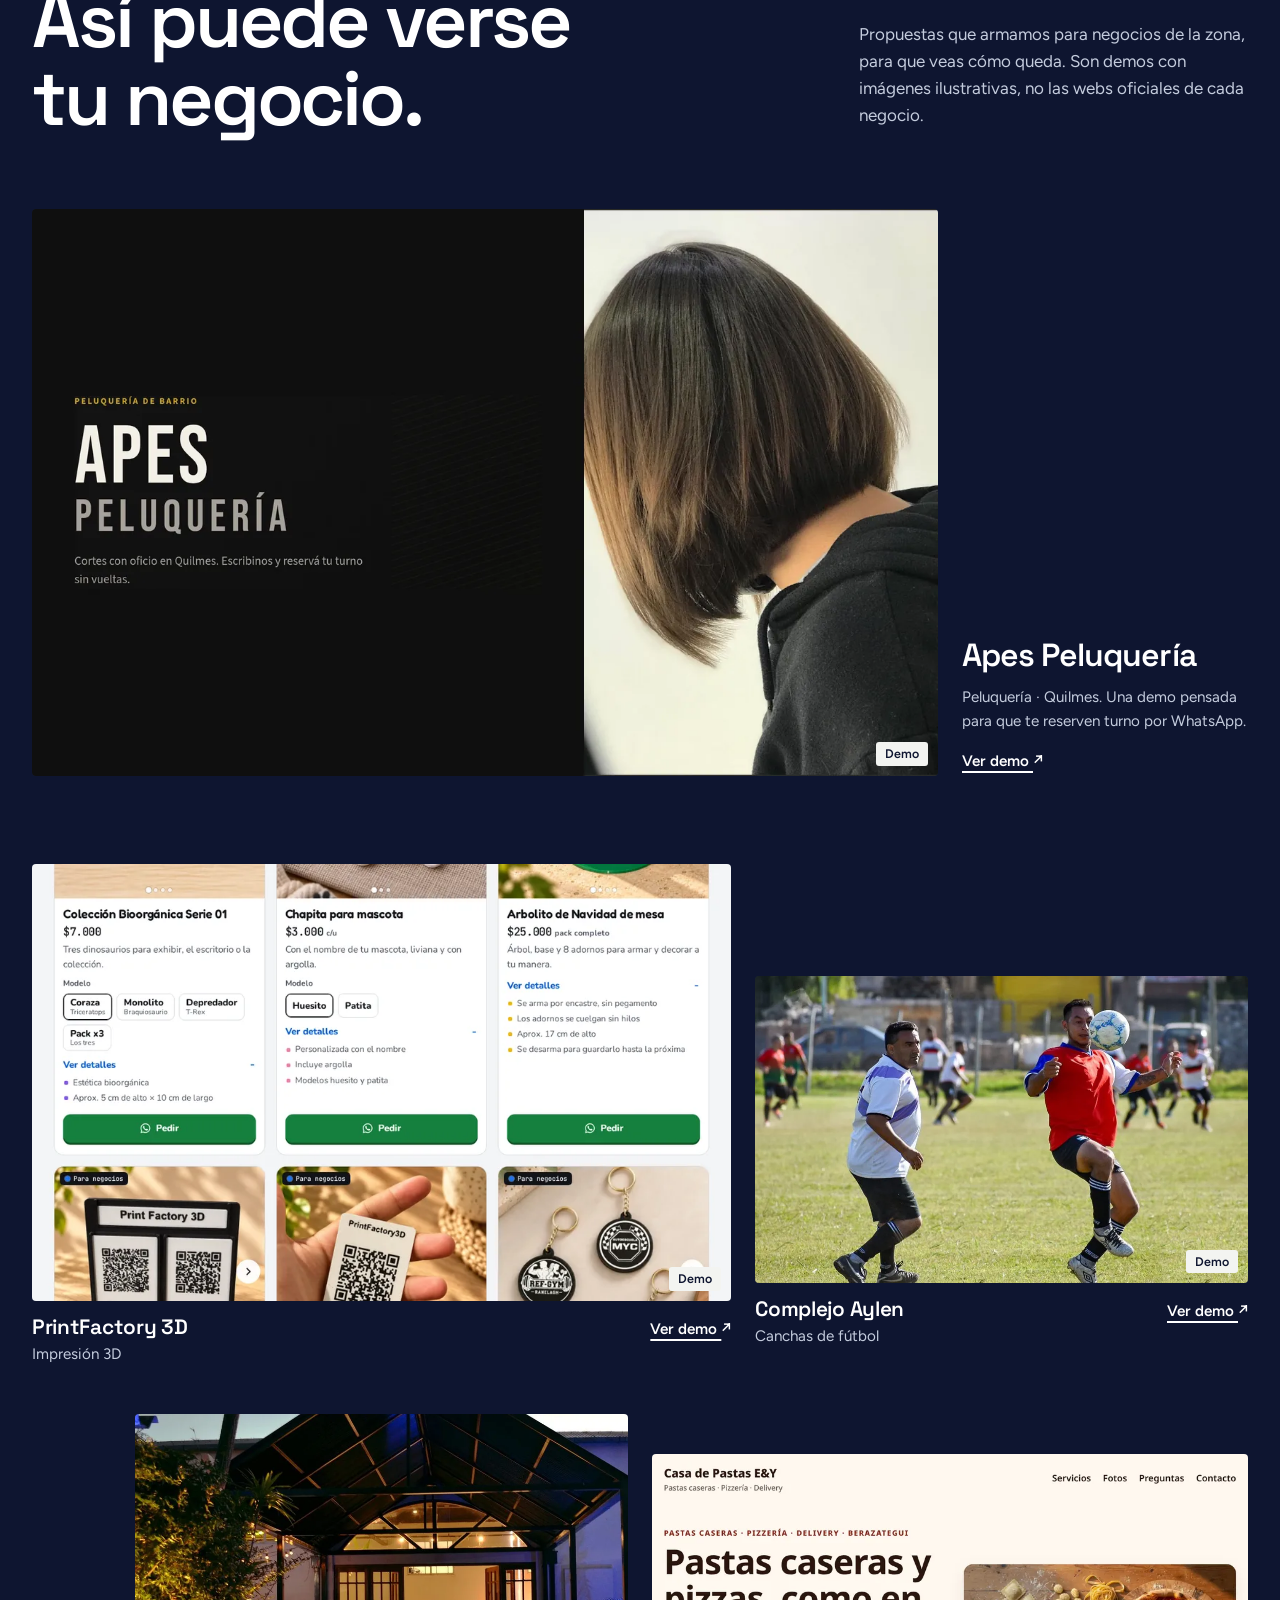
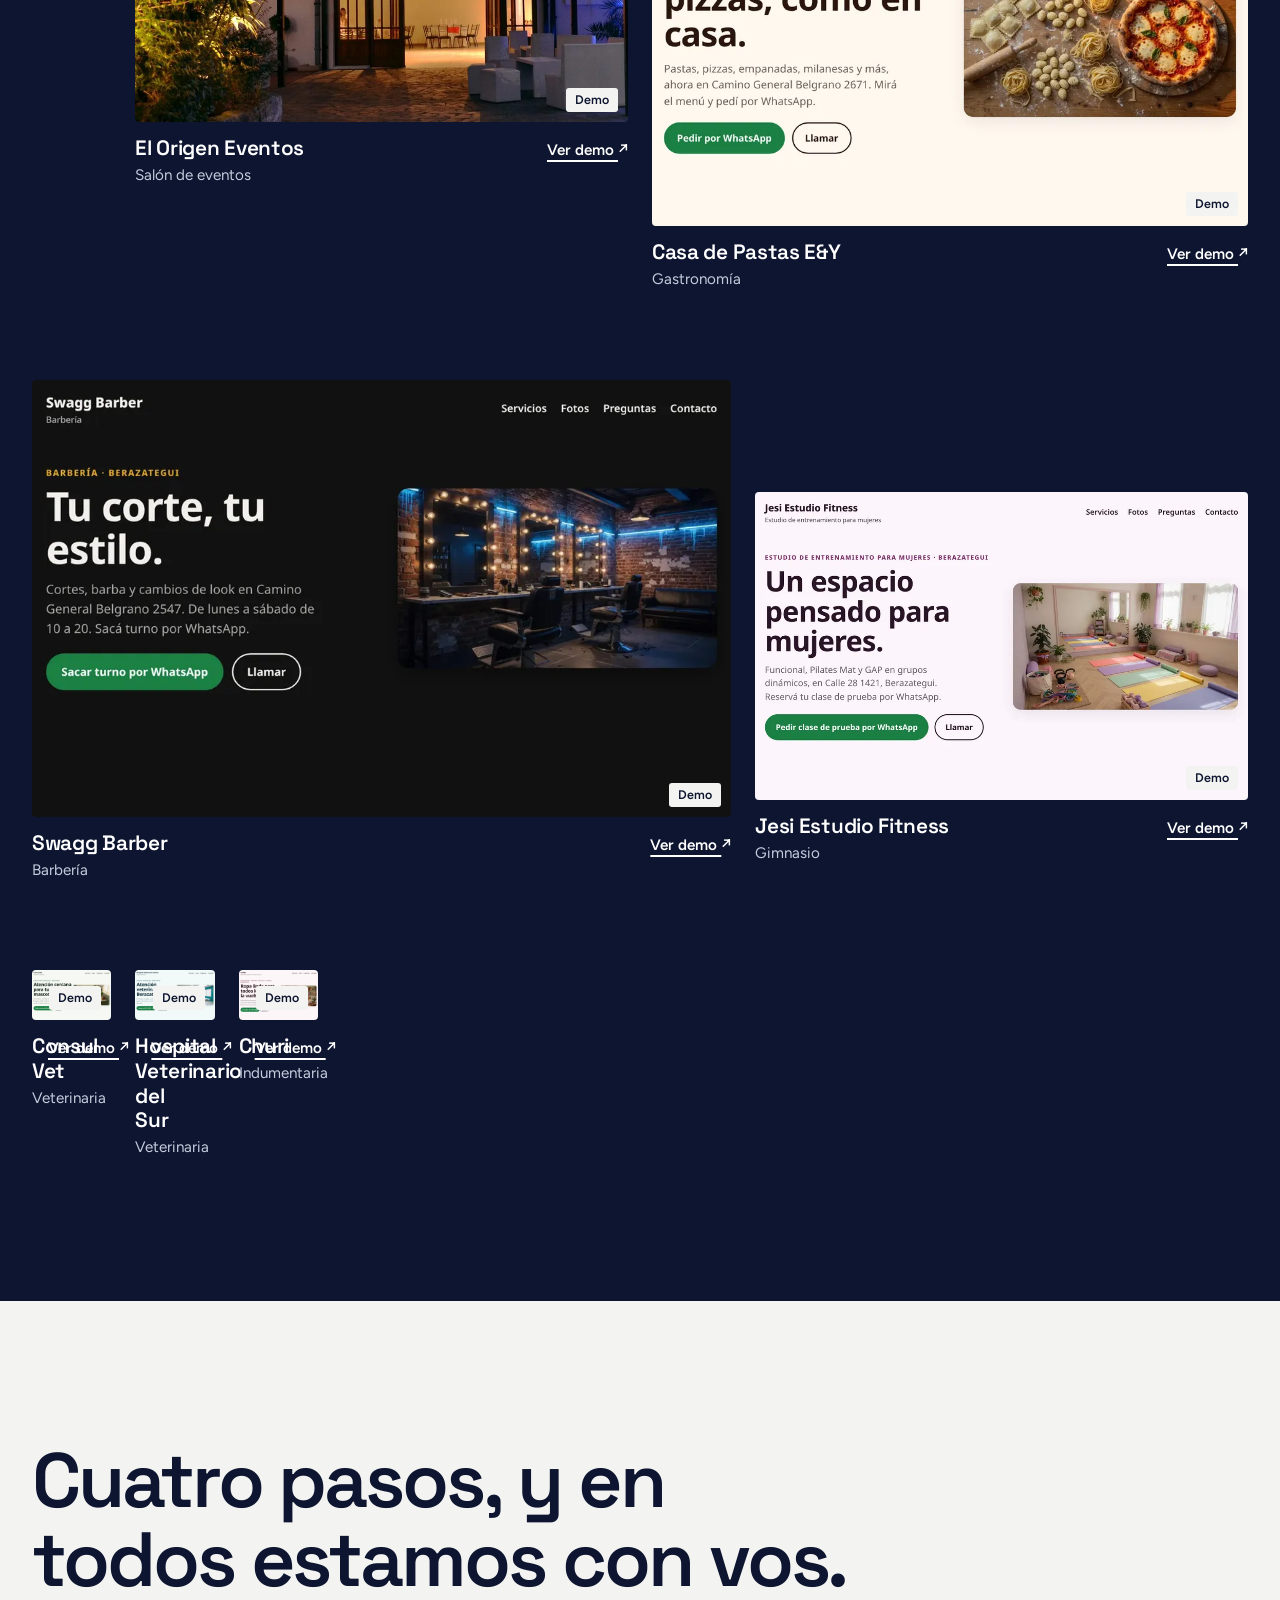
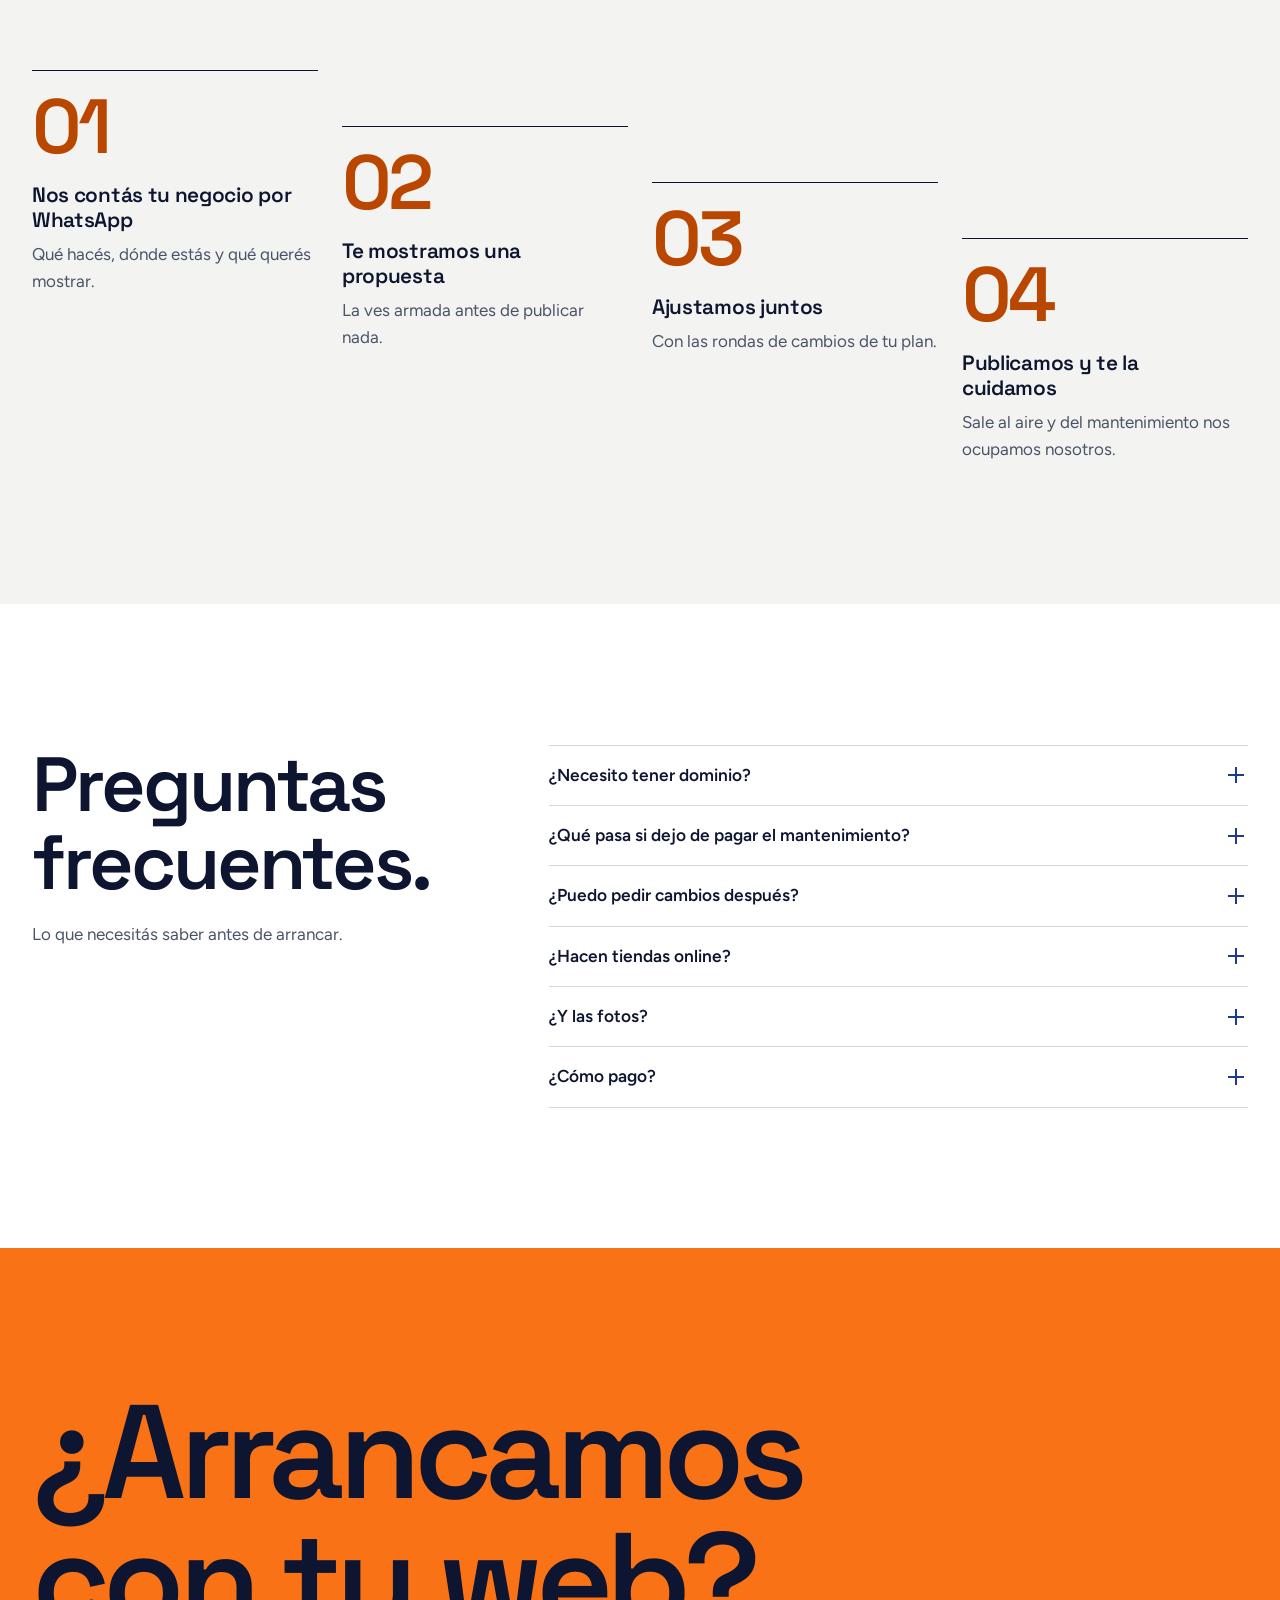
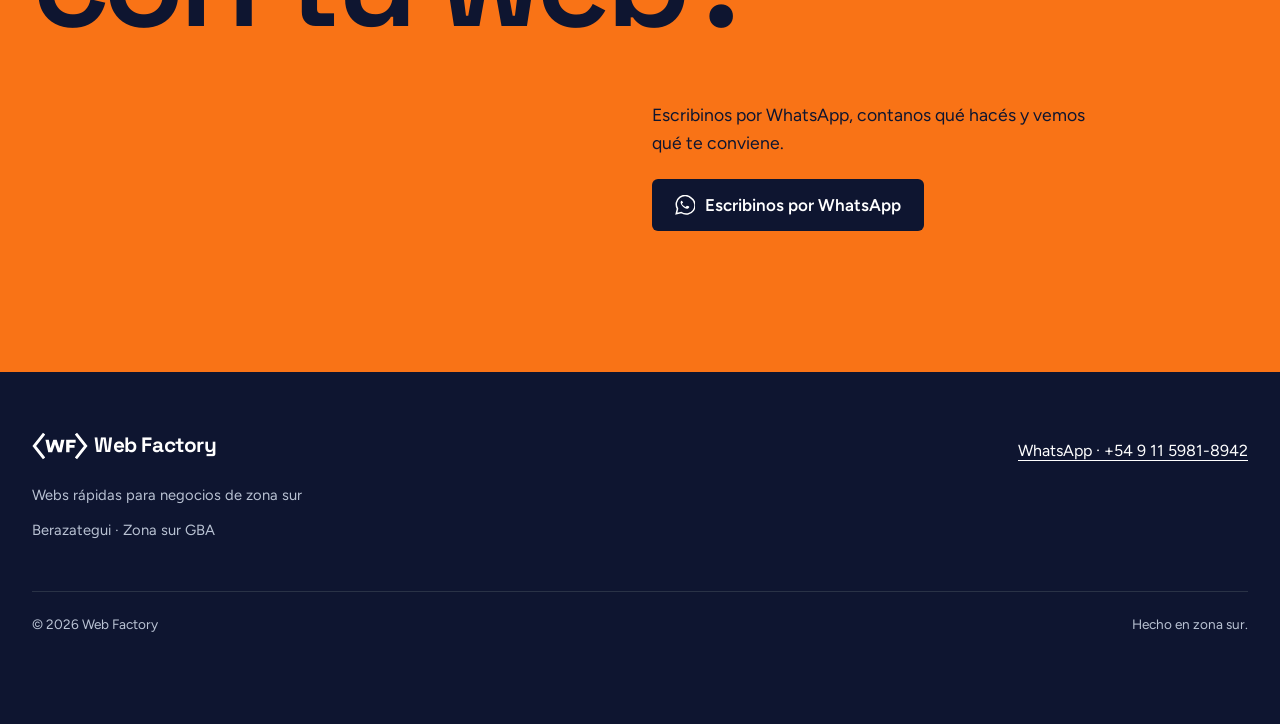
==== commit 365ab2e7: "Show PrintFactory, Aylen and El Origen kit-demos in gallery HTML demos.json alone is not rendered; c" ====
--- a/index.html
+++ b/index.html
@@ -38,7 +38,7 @@
 <article class="price-card featured"><div class="price-name"><span class="badge">La que recomendamos</span><h3>Intermedia</h3><p class="subtitle">Hasta 5 secciones</p></div><div class="price-money"><p class="price">$280.000</p><p class="maintenance">+ $45.000/mes de mantenimiento</p></div><ul class="includes"><li>Hasta 5 secciones</li><li>Galería o FAQ</li><li>SEO por página</li><li>2 rondas de cambios</li></ul><div class="price-action"><p class="days">Entrega: 10–14 días hábiles</p><a class="btn" href="https://wa.me/5491159818942?text=Hola%2C%20me%20interesa%20la%20web%20Intermedia" aria-label="Quiero esta: Intermedia">Quiero esta</a></div></article>
 <article class="price-card"><div class="price-name"><h3>Completa</h3><p class="subtitle">8 a 10 secciones</p></div><div class="price-money"><p class="price">$450.000</p><p class="maintenance">+ $60.000/mes de mantenimiento</p></div><ul class="includes"><li>8 a 10 secciones</li><li>Formularios y testimonios</li><li>Schema / SEO avanzado</li><li>3 rondas de cambios</li></ul><div class="price-action"><p class="days">Entrega: 15–21 días hábiles</p><a class="btn btn-outline" href="https://wa.me/5491159818942?text=Hola%2C%20me%20interesa%20la%20web%20Completa" aria-label="Quiero esta: Completa">Quiero esta</a></div></article>
 </div><p class="payment-note">Pagás 50% para arrancar y 50% antes de publicar. El mantenimiento incluye dominio .com.ar, hosting y HTTPS.</p></div></section>
-<section class="section demos-section" id="demos"><div class="wrap"><div class="section-heading split" data-reveal><h2>Así puede verse tu negocio.</h2><p>Propuestas que armamos para negocios de la zona, para que veas cómo queda. Son demos con imágenes ilustrativas, no las webs oficiales de cada negocio.</p></div><div class="demo-grid" id="demo-grid"><article class="demo-card featured-demo"><div class="demo-image" data-reveal><span class="demo-tag">Demo</span><img src="img/demos/apes-peluqueria.webp?v=2" alt="Portada de la demo de Apes Peluquería" width="1280" height="800" loading="lazy" decoding="async"></div><div class="demo-info"><h3>Apes Peluquería</h3><p>Peluquería · Quilmes. Una demo pensada para que te reserven turno por WhatsApp.</p><a href="https://apes-peluqueria.pages.dev/" target="_blank" rel="noopener" aria-label="Ver demo de Apes Peluquería (abre en otra pestaña)">Ver demo <span aria-hidden="true">↗</span></a></div></article><article class="demo-card"><div class="demo-image"><span class="demo-tag">Demo</span><img src="img/demos/casa-de-pastas-ey.webp?v=2" alt="Portada de la demo de Casa de Pastas E&amp;Y" width="960" height="600" loading="lazy" decoding="async"></div><div class="demo-info"><h3>Casa de Pastas E&amp;Y</h3><p>Gastronomía</p><a href="https://elulises15.github.io/demos-clientes/casa-de-pastas-ey/" target="_blank" rel="noopener" aria-label="Ver demo de Casa de Pastas E&amp;Y (abre en otra pestaña)">Ver demo <span aria-hidden="true">↗</span></a></div></article><article class="demo-card"><div class="demo-image"><span class="demo-tag">Demo</span><img src="img/demos/swagg-barber.webp?v=2" alt="Portada de la demo de Swagg Barber" width="960" height="600" loading="lazy" decoding="async"></div><div class="demo-info"><h3>Swagg Barber</h3><p>Barbería</p><a href="https://elulises15.github.io/demos-clientes/swagg-barber/" target="_blank" rel="noopener" aria-label="Ver demo de Swagg Barber (abre en otra pestaña)">Ver demo <span aria-hidden="true">↗</span></a></div></article><article class="demo-card"><div class="demo-image"><span class="demo-tag">Demo</span><img src="img/demos/jesi-estudio-fitness.webp?v=2" alt="Portada de la demo de Jesi Estudio Fitness" width="960" height="600" loading="lazy" decoding="async"></div><div class="demo-info"><h3>Jesi Estudio Fitness</h3><p>Gimnasio</p><a href="https://elulises15.github.io/demos-clientes/jesi-estudio-fitness/" target="_blank" rel="noopener" aria-label="Ver demo de Jesi Estudio Fitness (abre en otra pestaña)">Ver demo <span aria-hidden="true">↗</span></a></div></article><article class="demo-card"><div class="demo-image"><span class="demo-tag">Demo</span><img src="img/demos/consul-vet.webp?v=2" alt="Portada de la demo de Consul Vet" width="960" height="600" loading="lazy" decoding="async"></div><div class="demo-info"><h3>Consul Vet</h3><p>Veterinaria</p><a href="https://elulises15.github.io/demos-clientes/consul-vet/" target="_blank" rel="noopener" aria-label="Ver demo de Consul Vet (abre en otra pestaña)">Ver demo <span aria-hidden="true">↗</span></a></div></article><article class="demo-card"><div class="demo-image"><span class="demo-tag">Demo</span><img src="img/demos/hospital-veterinario-del-sur.webp?v=2" alt="Portada de la demo de Hospital Veterinario del Sur" width="960" height="600" loading="lazy" decoding="async"></div><div class="demo-info"><h3>Hospital Veterinario del Sur</h3><p>Veterinaria</p><a href="https://elulises15.github.io/demos-clientes/hospital-veterinario-del-sur/" target="_blank" rel="noopener" aria-label="Ver demo de Hospital Veterinario del Sur (abre en otra pestaña)">Ver demo <span aria-hidden="true">↗</span></a></div></article><article class="demo-card"><div class="demo-image"><span class="demo-tag">Demo</span><img src="img/demos/churi.webp?v=2" alt="Portada de la demo de Churi" width="960" height="600" loading="lazy" decoding="async"></div><div class="demo-info"><h3>Churi</h3><p>Indumentaria</p><a href="https://elulises15.github.io/demos-clientes/churi/" target="_blank" rel="noopener" aria-label="Ver demo de Churi (abre en otra pestaña)">Ver demo <span aria-hidden="true">↗</span></a></div></article></div></div></section>
+<section class="section demos-section" id="demos"><div class="wrap"><div class="section-heading split" data-reveal><h2>Así puede verse tu negocio.</h2><p>Propuestas que armamos para negocios de la zona, para que veas cómo queda. Son demos con imágenes ilustrativas, no las webs oficiales de cada negocio.</p></div><div class="demo-grid" id="demo-grid"><article class="demo-card featured-demo"><div class="demo-image" data-reveal><span class="demo-tag">Demo</span><img src="img/demos/apes-peluqueria.webp?v=2" alt="Portada de la demo de Apes Peluquería" width="1280" height="800" loading="lazy" decoding="async"></div><div class="demo-info"><h3>Apes Peluquería</h3><p>Peluquería · Quilmes. Una demo pensada para que te reserven turno por WhatsApp.</p><a href="https://apes-peluqueria.pages.dev/" target="_blank" rel="noopener" aria-label="Ver demo de Apes Peluquería (abre en otra pestaña)">Ver demo <span aria-hidden="true">↗</span></a></div></article><article class="demo-card"><div class="demo-image"><span class="demo-tag">Demo</span><img src="img/demos/printfactory3d.webp?v=2" alt="Portada de la demo de PrintFactory 3D" width="960" height="600" loading="lazy" decoding="async"></div><div class="demo-info"><h3>PrintFactory 3D</h3><p>Impresión 3D</p><a href="https://printfactory3d.pages.dev/" target="_blank" rel="noopener" aria-label="Ver demo de PrintFactory 3D (abre en otra pestaña)">Ver demo <span aria-hidden="true">↗</span></a></div></article><article class="demo-card"><div class="demo-image"><span class="demo-tag">Demo</span><img src="img/demos/complejo-aylen.webp?v=2" alt="Portada de la demo de Complejo Aylen" width="960" height="600" loading="lazy" decoding="async"></div><div class="demo-info"><h3>Complejo Aylen</h3><p>Canchas de fútbol</p><a href="https://elulises15.github.io/demos-clientes/complejo-aylen-kit-demo/" target="_blank" rel="noopener" aria-label="Ver demo de Complejo Aylen (abre en otra pestaña)">Ver demo <span aria-hidden="true">↗</span></a></div></article><article class="demo-card"><div class="demo-image"><span class="demo-tag">Demo</span><img src="img/demos/el-origen-eventos.webp?v=2" alt="Portada de la demo de El Origen Eventos" width="960" height="600" loading="lazy" decoding="async"></div><div class="demo-info"><h3>El Origen Eventos</h3><p>Salón de eventos</p><a href="https://elulises15.github.io/demos-clientes/el-origen-eventos-kit-demo/" target="_blank" rel="noopener" aria-label="Ver demo de El Origen Eventos (abre en otra pestaña)">Ver demo <span aria-hidden="true">↗</span></a></div></article><article class="demo-card"><div class="demo-image"><span class="demo-tag">Demo</span><img src="img/demos/casa-de-pastas-ey.webp?v=2" alt="Portada de la demo de Casa de Pastas E&amp;Y" width="960" height="600" loading="lazy" decoding="async"></div><div class="demo-info"><h3>Casa de Pastas E&amp;Y</h3><p>Gastronomía</p><a href="https://elulises15.github.io/demos-clientes/casa-de-pastas-ey/" target="_blank" rel="noopener" aria-label="Ver demo de Casa de Pastas E&amp;Y (abre en otra pestaña)">Ver demo <span aria-hidden="true">↗</span></a></div></article><article class="demo-card"><div class="demo-image"><span class="demo-tag">Demo</span><img src="img/demos/swagg-barber.webp?v=2" alt="Portada de la demo de Swagg Barber" width="960" height="600" loading="lazy" decoding="async"></div><div class="demo-info"><h3>Swagg Barber</h3><p>Barbería</p><a href="https://elulises15.github.io/demos-clientes/swagg-barber/" target="_blank" rel="noopener" aria-label="Ver demo de Swagg Barber (abre en otra pestaña)">Ver demo <span aria-hidden="true">↗</span></a></div></article><article class="demo-card"><div class="demo-image"><span class="demo-tag">Demo</span><img src="img/demos/jesi-estudio-fitness.webp?v=2" alt="Portada de la demo de Jesi Estudio Fitness" width="960" height="600" loading="lazy" decoding="async"></div><div class="demo-info"><h3>Jesi Estudio Fitness</h3><p>Gimnasio</p><a href="https://elulises15.github.io/demos-clientes/jesi-estudio-fitness/" target="_blank" rel="noopener" aria-label="Ver demo de Jesi Estudio Fitness (abre en otra pestaña)">Ver demo <span aria-hidden="true">↗</span></a></div></article><article class="demo-card"><div class="demo-image"><span class="demo-tag">Demo</span><img src="img/demos/consul-vet.webp?v=2" alt="Portada de la demo de Consul Vet" width="960" height="600" loading="lazy" decoding="async"></div><div class="demo-info"><h3>Consul Vet</h3><p>Veterinaria</p><a href="https://elulises15.github.io/demos-clientes/consul-vet/" target="_blank" rel="noopener" aria-label="Ver demo de Consul Vet (abre en otra pestaña)">Ver demo <span aria-hidden="true">↗</span></a></div></article><article class="demo-card"><div class="demo-image"><span class="demo-tag">Demo</span><img src="img/demos/hospital-veterinario-del-sur.webp?v=2" alt="Portada de la demo de Hospital Veterinario del Sur" width="960" height="600" loading="lazy" decoding="async"></div><div class="demo-info"><h3>Hospital Veterinario del Sur</h3><p>Veterinaria</p><a href="https://elulises15.github.io/demos-clientes/hospital-veterinario-del-sur/" target="_blank" rel="noopener" aria-label="Ver demo de Hospital Veterinario del Sur (abre en otra pestaña)">Ver demo <span aria-hidden="true">↗</span></a></div></article><article class="demo-card"><div class="demo-image"><span class="demo-tag">Demo</span><img src="img/demos/churi.webp?v=2" alt="Portada de la demo de Churi" width="960" height="600" loading="lazy" decoding="async"></div><div class="demo-info"><h3>Churi</h3><p>Indumentaria</p><a href="https://elulises15.github.io/demos-clientes/churi/" target="_blank" rel="noopener" aria-label="Ver demo de Churi (abre en otra pestaña)">Ver demo <span aria-hidden="true">↗</span></a></div></article></div></div></section>
 <section class="section steps-section" id="como-trabajamos"><div class="wrap"><div class="section-heading" data-reveal><h2>Cuatro pasos, y en todos estamos con vos.</h2></div><ol class="steps" data-reveal="steps"><li><span>01</span><h3>Nos contás tu negocio por WhatsApp</h3><p>Qué hacés, dónde estás y qué querés mostrar.</p></li><li><span>02</span><h3>Te mostramos una propuesta</h3><p>La ves armada antes de publicar nada.</p></li><li><span>03</span><h3>Ajustamos juntos</h3><p>Con las rondas de cambios de tu plan.</p></li><li><span>04</span><h3>Publicamos y te la cuidamos</h3><p>Sale al aire y del mantenimiento nos ocupamos nosotros.</p></li></ol></div></section>
 <section class="section faq-section" id="preguntas"><div class="wrap faq-layout"><div class="section-heading"><h2>Preguntas<br>frecuentes.</h2><p>Lo que necesitás saber antes de arrancar.</p></div><div class="faq"><details><summary>¿Necesito tener dominio?</summary><p>No. Lo gestionamos nosotros dentro del mantenimiento.</p></details><details><summary>¿Qué pasa si dejo de pagar el mantenimiento?</summary><p>El dominio es tuyo: si dejás el mantenimiento, te pasamos la renovación y dejamos de hostear el sitio.</p></details><details><summary>¿Puedo pedir cambios después?</summary><p>Sí. Los cambios menores de texto e imágenes entran en el mantenimiento.</p></details><details><summary>¿Hacen tiendas online?</summary><p>Por ahora no. Lo que sí armamos es un catálogo con pedido por WhatsApp, en el plan Completa.</p></details><details><summary>¿Y las fotos?</summary><p>Usamos las tuyas o te ayudamos a elegirlas. Si querés una sesión profesional, se cotiza aparte.</p></details><details><summary>¿Cómo pago?</summary><p>50% para arrancar y 50% antes de publicar. Transferencia o Mercado Pago.</p></details></div></div></section>
 <section class="contact section" id="contacto"><div class="wrap contact-inner"><h2 data-reveal>¿Arrancamos con tu web?</h2><div class="contact-action"><p>Escribinos por WhatsApp, contanos qué hacés y vemos qué te conviene.</p><a class="btn" data-wa href="https://wa.me/5491159818942?text=Hola%2C%20quiero%20una%20web%20para%20mi%20negocio"><svg class="wa-icon" viewBox="0 0 32 32" width="20" height="20" aria-hidden="true"><use href="#wa-glyph"/></svg>Escribinos por WhatsApp</a></div></div></section>
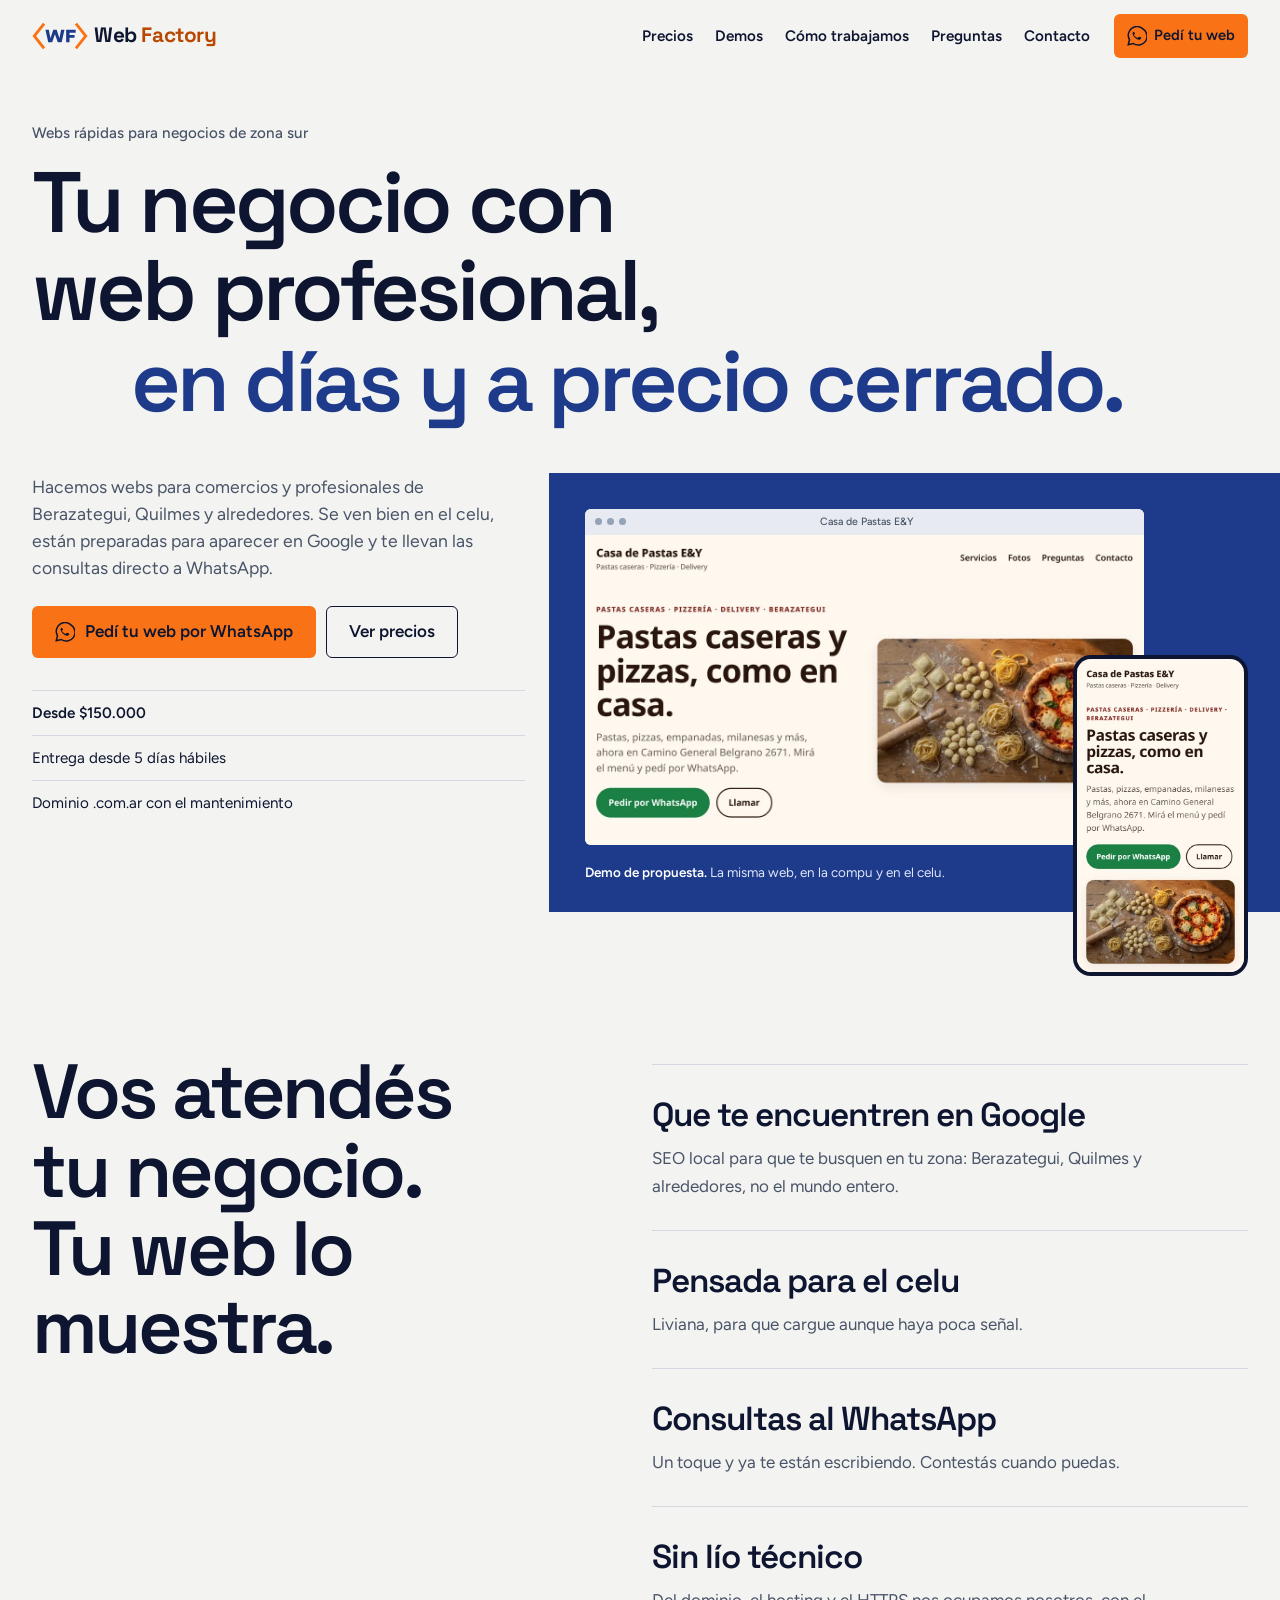
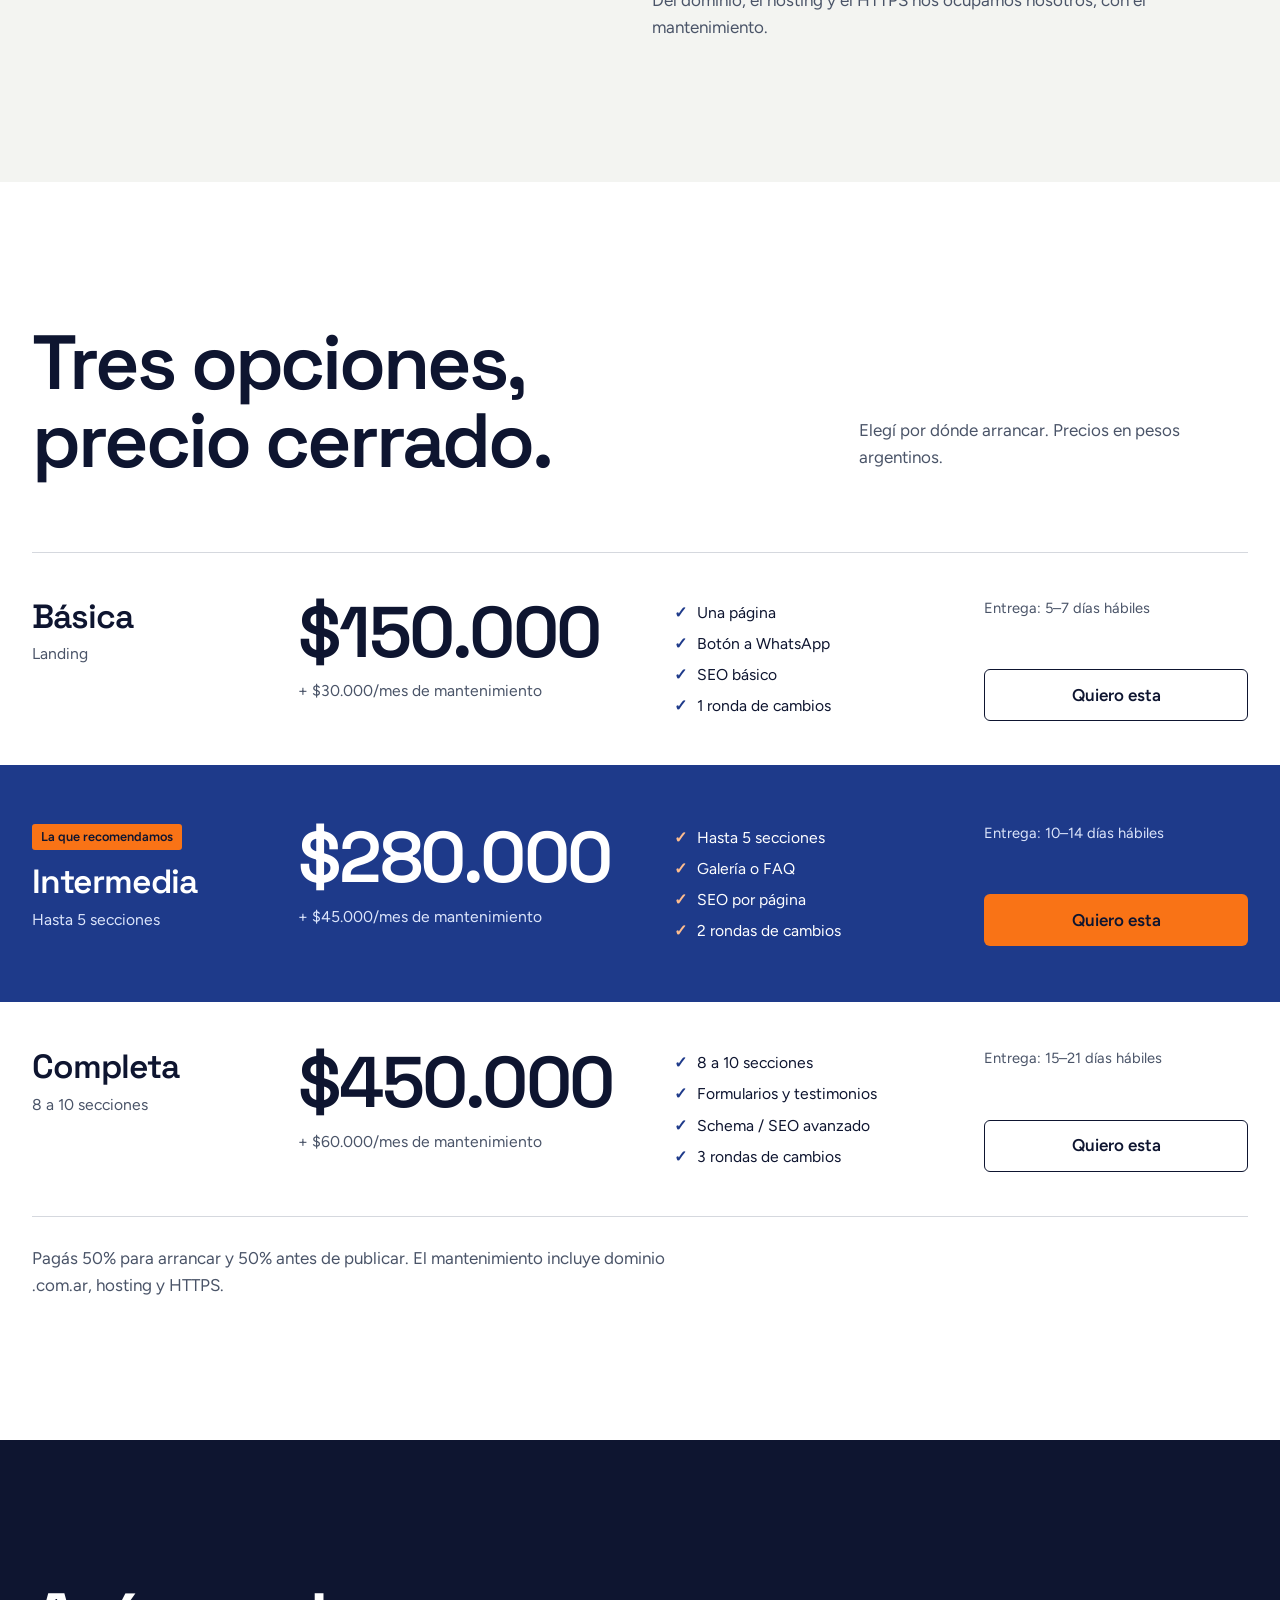
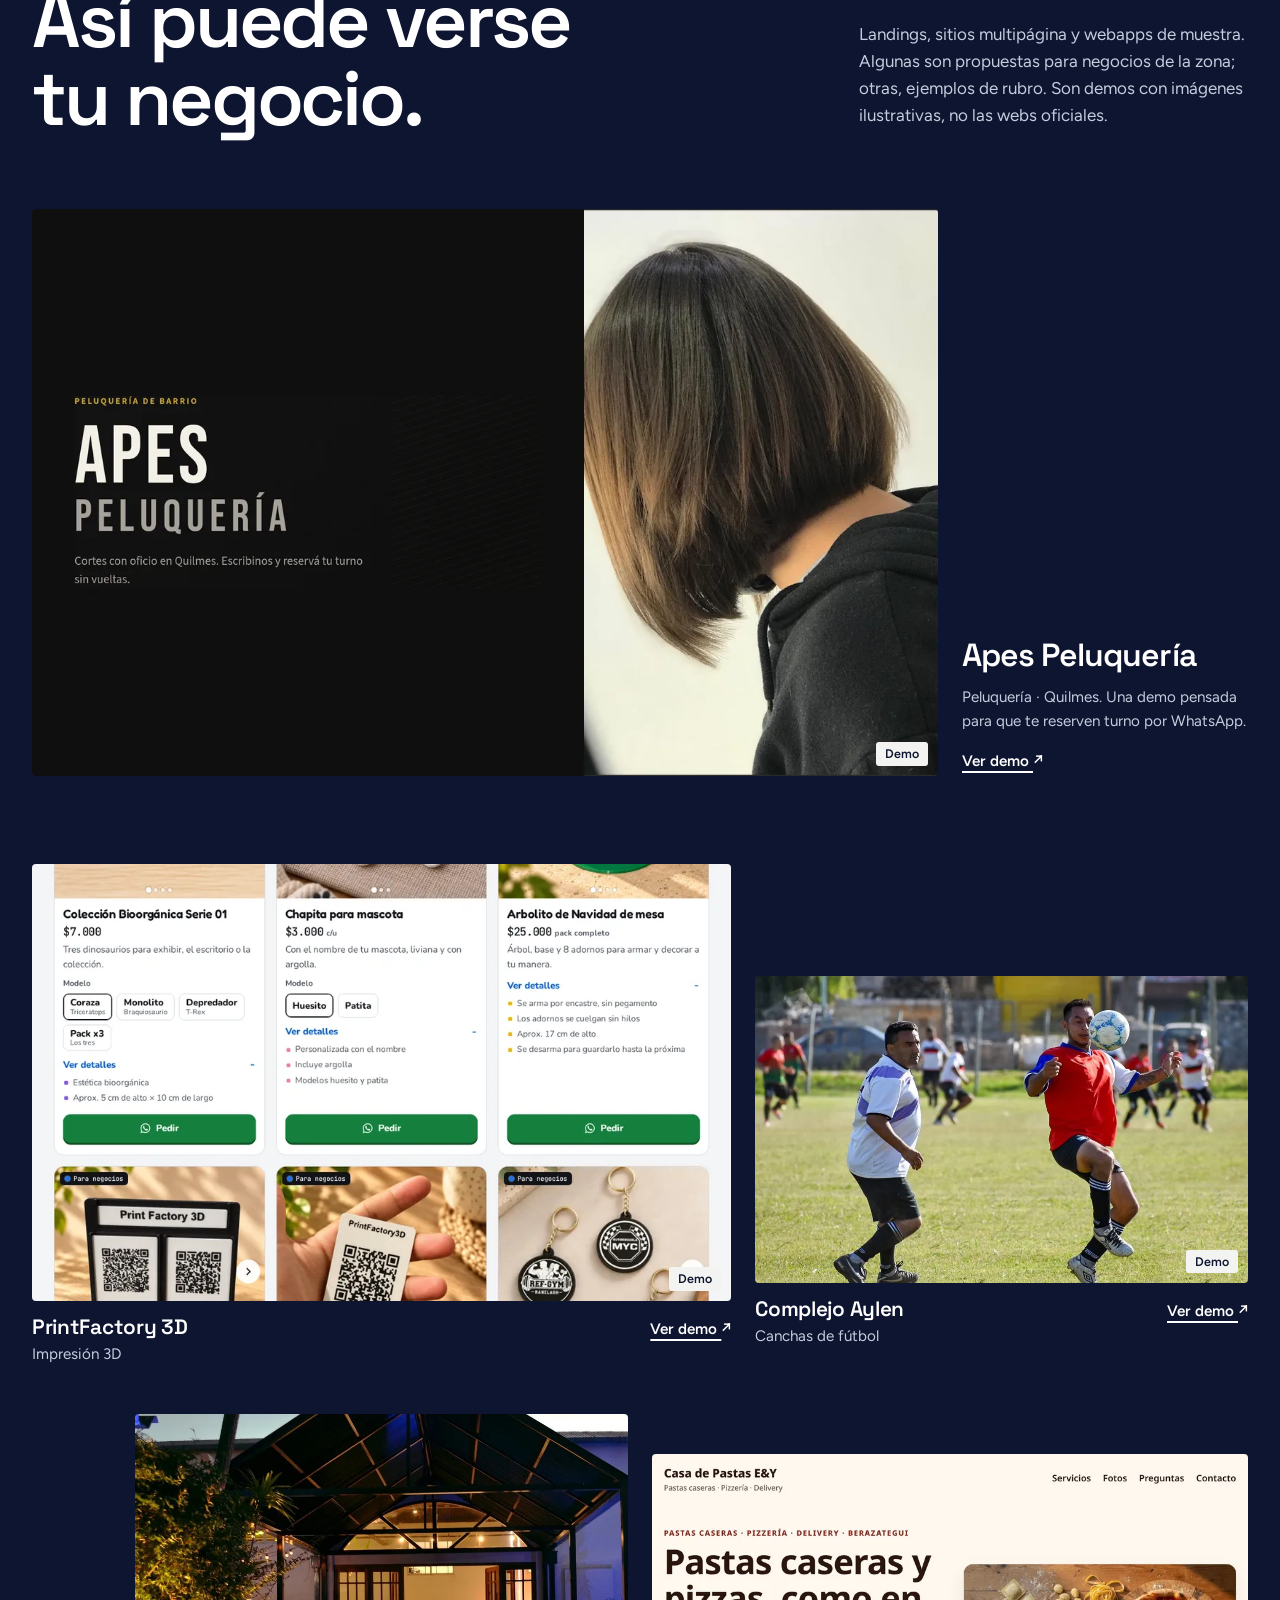
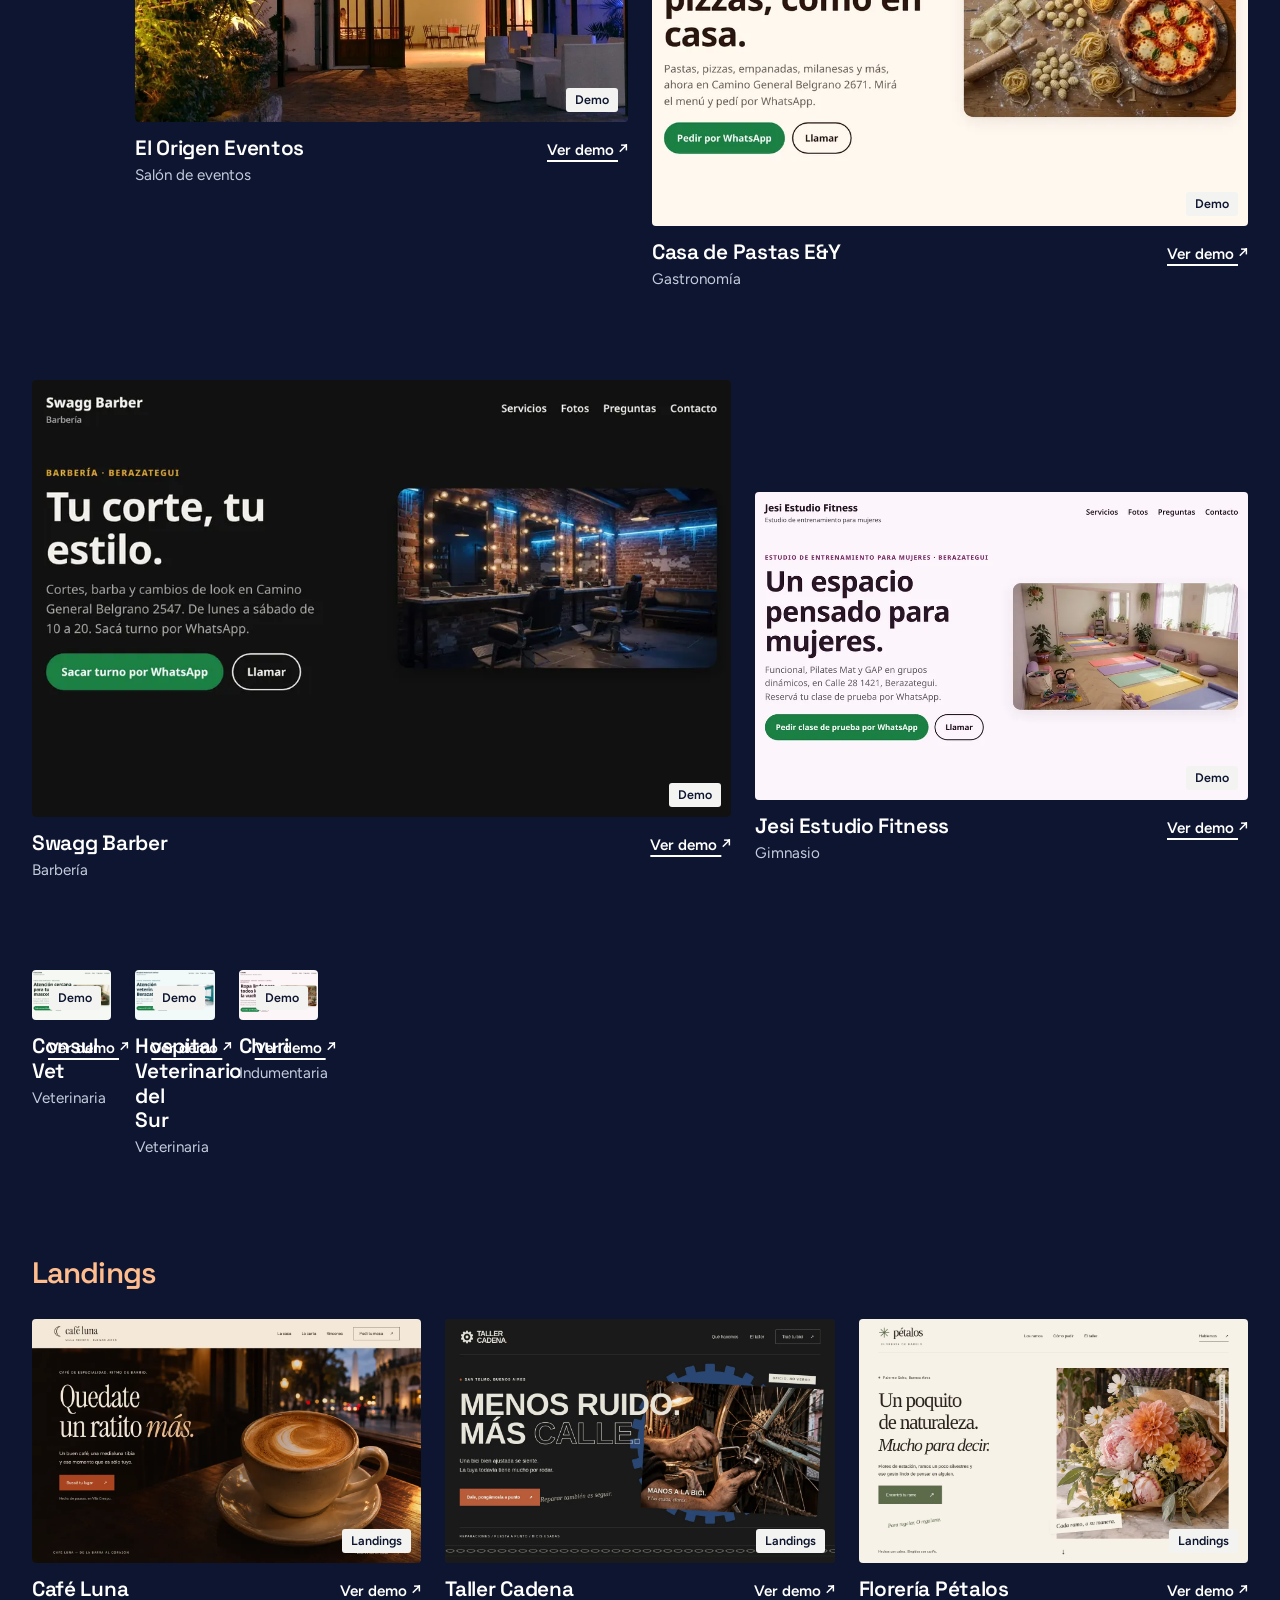
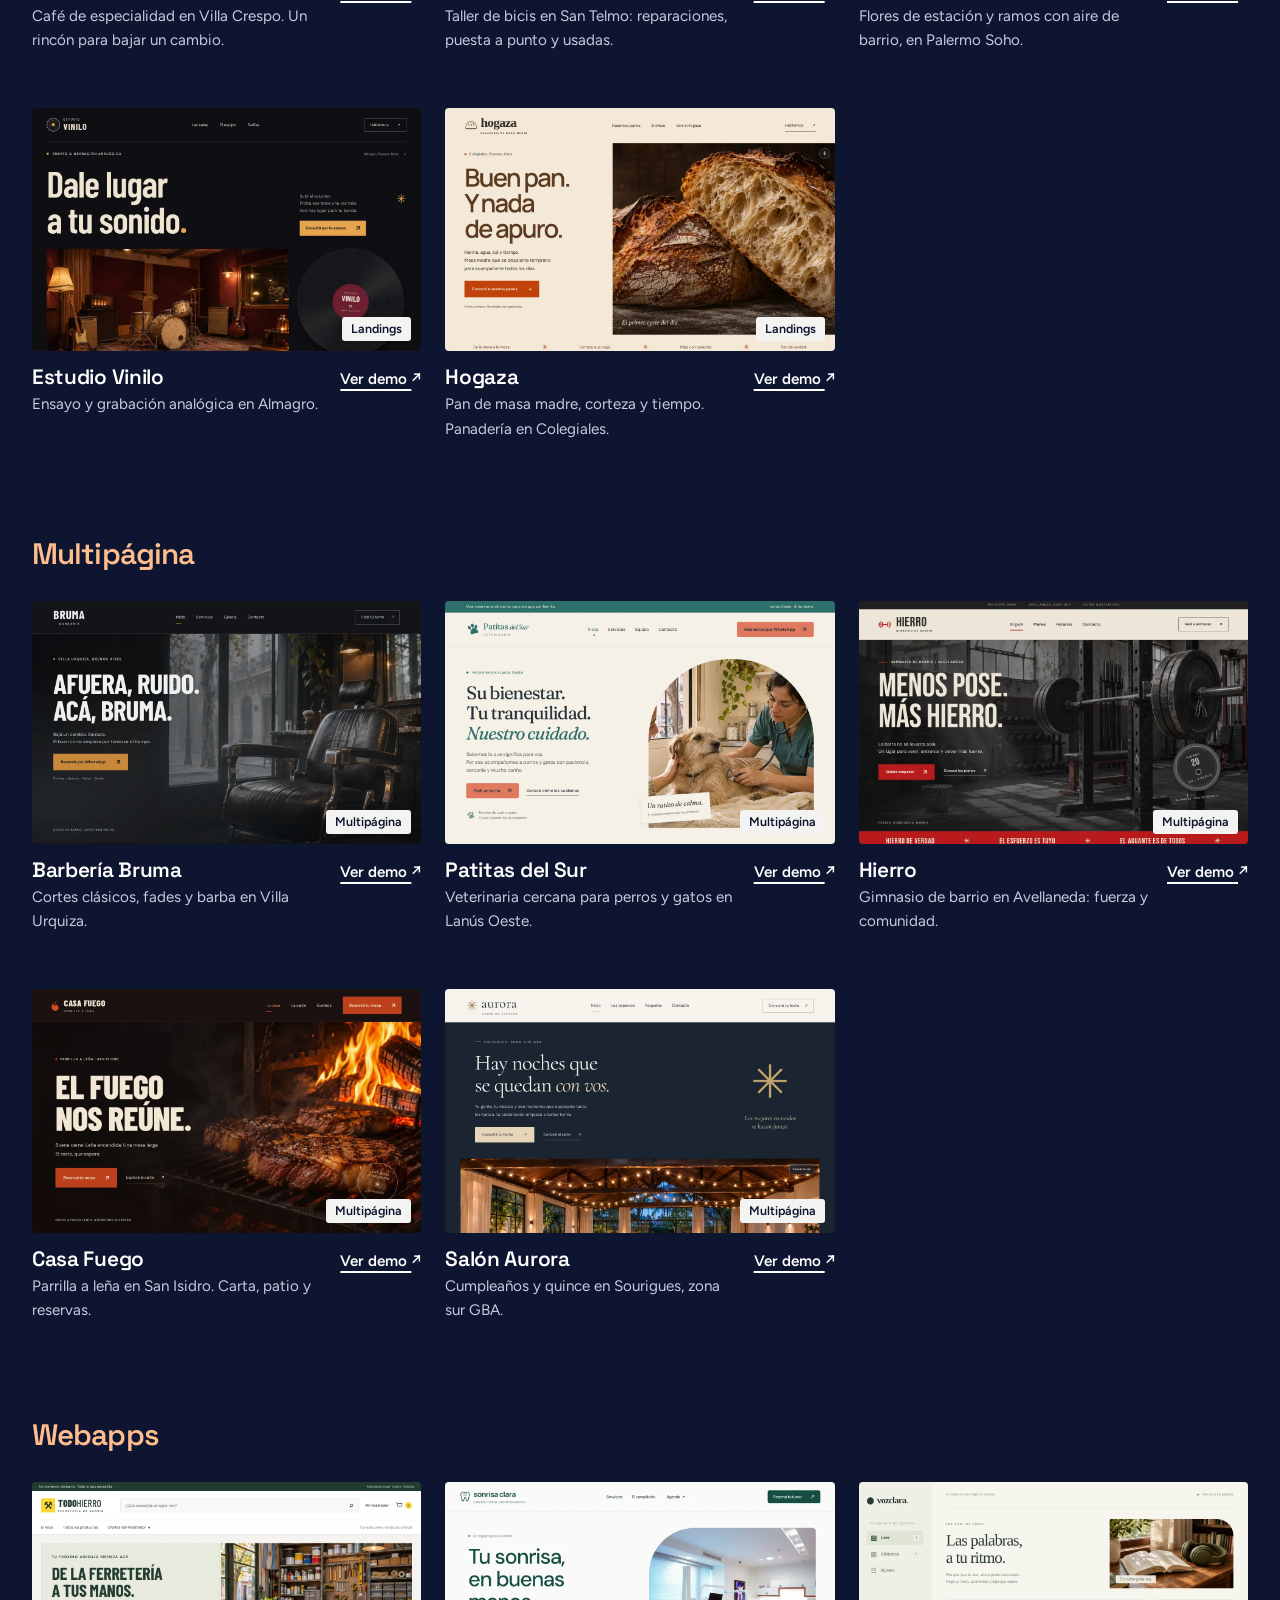
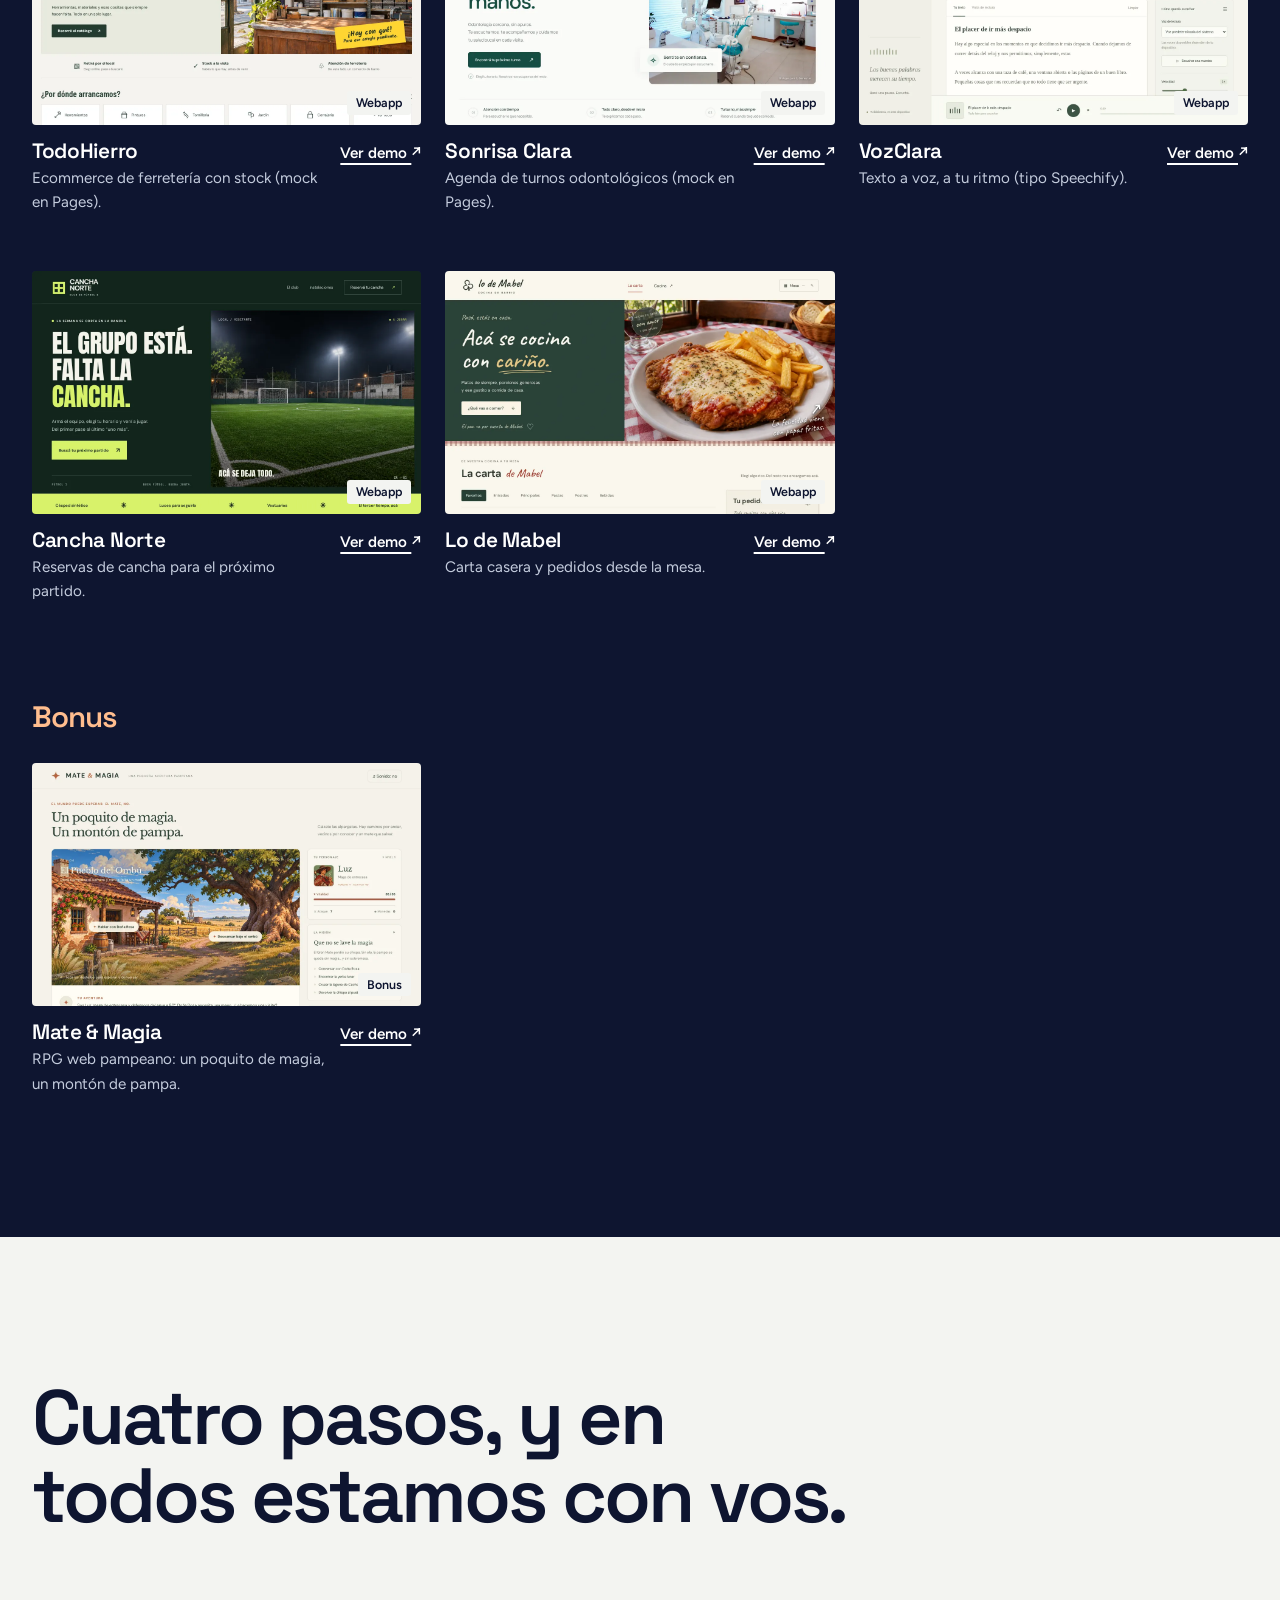
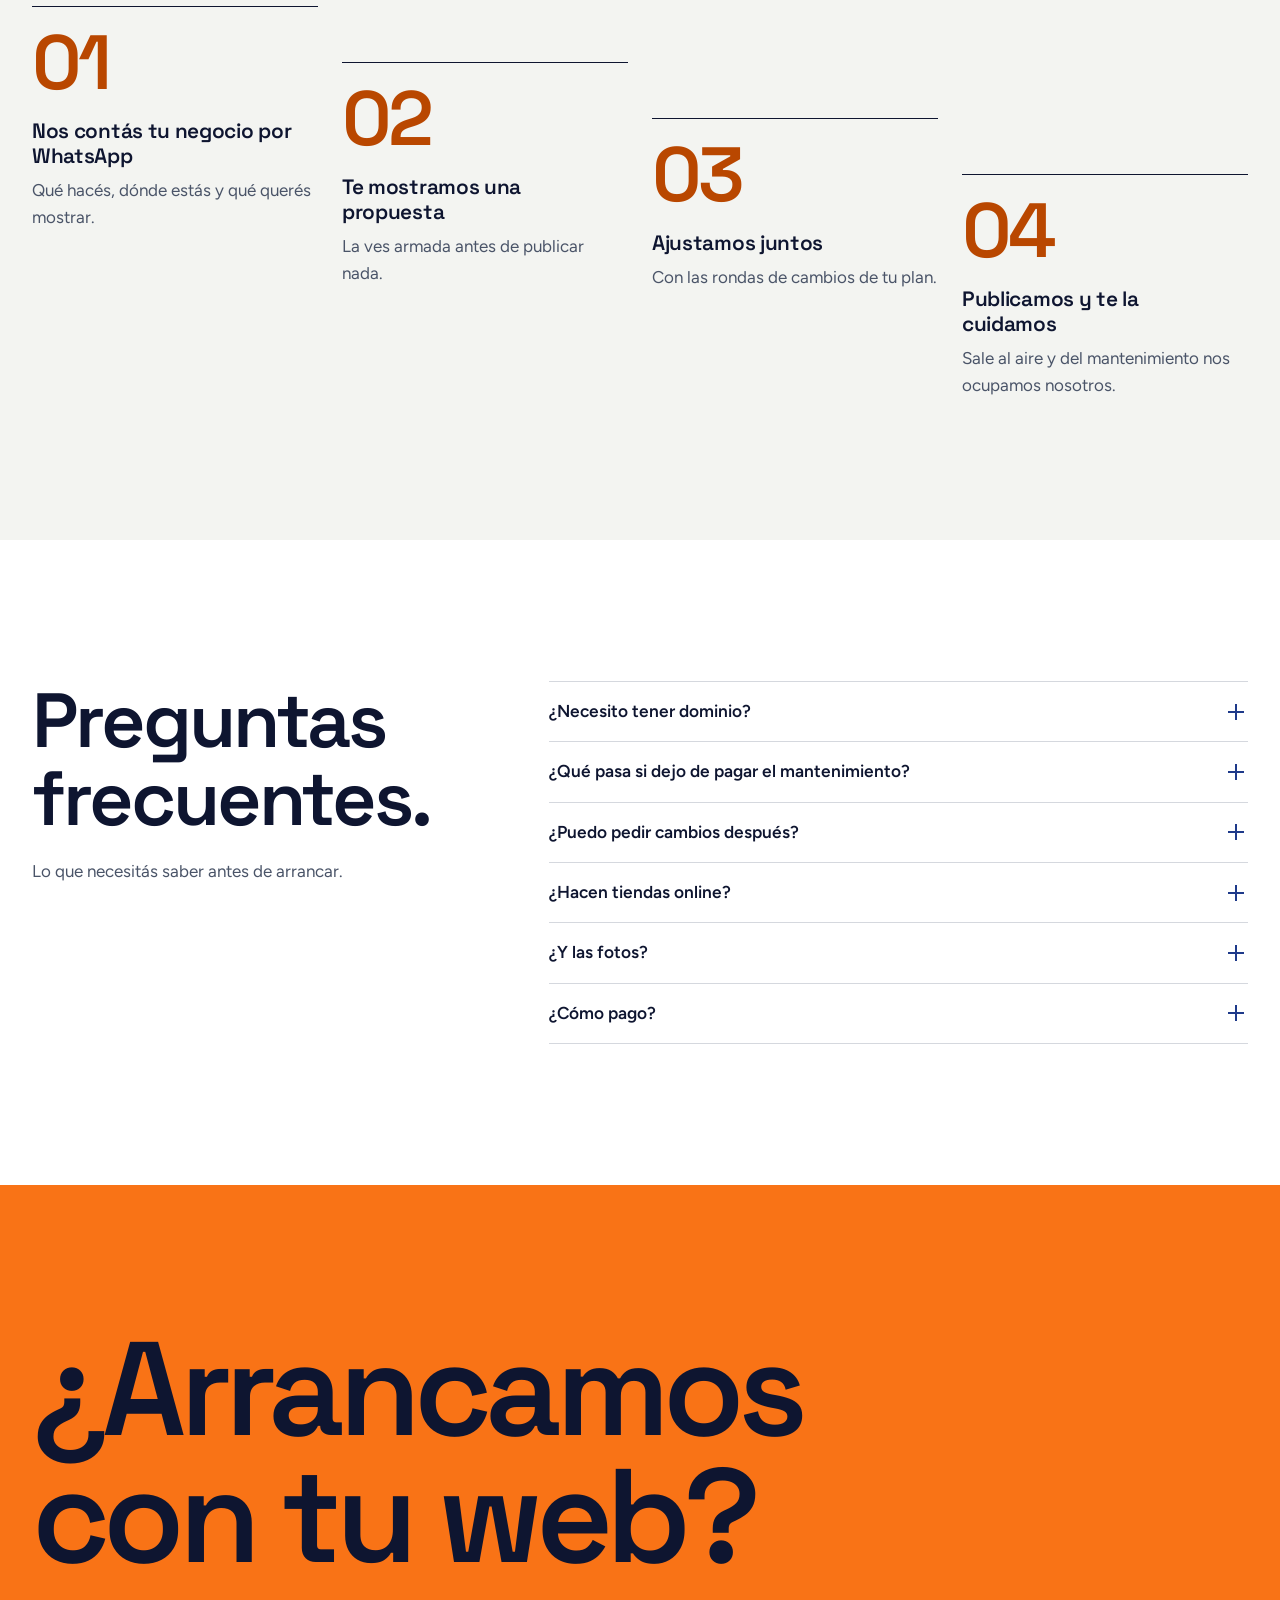
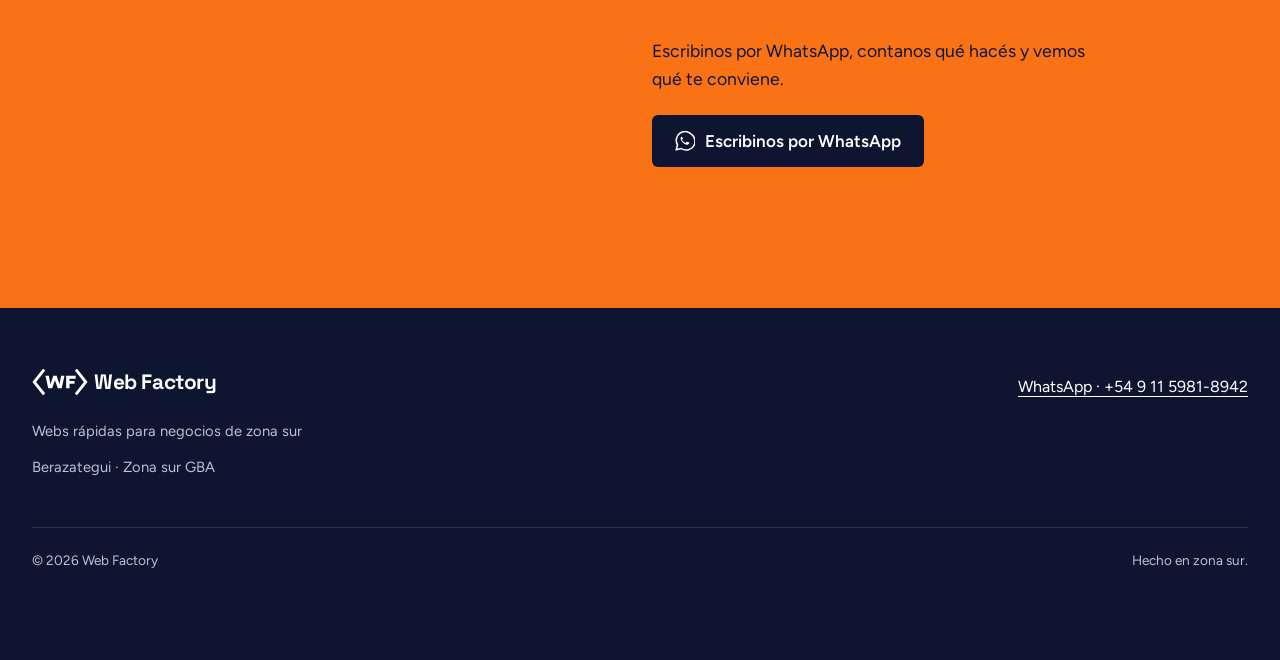
==== commit 02cb2e29: "Add 16 categorized demos to Web Factory gallery Landings, Multipágina, Webapps and Bonus blocks with" ====
--- a/index.html
+++ b/index.html
@@ -13,7 +13,7 @@
 <meta name="twitter:card" content="summary_large_image"><meta name="twitter:title" content="Web Factory · Páginas web para negocios en Berazategui y zona sur"><meta name="twitter:description" content="Webs rápidas y a precio cerrado para comercios y profesionales de zona sur."><meta name="twitter:image" content="https://web-factory-hjs.pages.dev/assets/og.png">
 <link rel="icon" href="assets/favicon.svg" type="image/svg+xml"><link rel="apple-touch-icon" href="apple-touch-icon.png">
 <link rel="preconnect" href="https://fonts.googleapis.com"><link rel="preconnect" href="https://fonts.gstatic.com" crossorigin><link href="https://fonts.googleapis.com/css2?family=Figtree:wght@400;500;600&family=Space+Grotesk:wght@600;700&display=swap" rel="stylesheet">
-<link rel="stylesheet" href="assets/styles.css?v=3"><script src="assets/main.js?v=3" defer></script>
+<link rel="stylesheet" href="assets/styles.css?v=4"><script src="assets/main.js?v=4" defer></script>
 <script type="application/ld+json" id="service-schema">{"@context":"https://schema.org","@type":"ProfessionalService","name":"Web Factory","description":"Webs rápidas para negocios de zona sur","url":"https://web-factory-hjs.pages.dev/","telephone":"+5491159818942","areaServed":["Berazategui","Quilmes","Florencio Varela","La Plata"]}</script>
 </head>
 <body>
@@ -38,7 +38,7 @@
 <article class="price-card featured"><div class="price-name"><span class="badge">La que recomendamos</span><h3>Intermedia</h3><p class="subtitle">Hasta 5 secciones</p></div><div class="price-money"><p class="price">$280.000</p><p class="maintenance">+ $45.000/mes de mantenimiento</p></div><ul class="includes"><li>Hasta 5 secciones</li><li>Galería o FAQ</li><li>SEO por página</li><li>2 rondas de cambios</li></ul><div class="price-action"><p class="days">Entrega: 10–14 días hábiles</p><a class="btn" href="https://wa.me/5491159818942?text=Hola%2C%20me%20interesa%20la%20web%20Intermedia" aria-label="Quiero esta: Intermedia">Quiero esta</a></div></article>
 <article class="price-card"><div class="price-name"><h3>Completa</h3><p class="subtitle">8 a 10 secciones</p></div><div class="price-money"><p class="price">$450.000</p><p class="maintenance">+ $60.000/mes de mantenimiento</p></div><ul class="includes"><li>8 a 10 secciones</li><li>Formularios y testimonios</li><li>Schema / SEO avanzado</li><li>3 rondas de cambios</li></ul><div class="price-action"><p class="days">Entrega: 15–21 días hábiles</p><a class="btn btn-outline" href="https://wa.me/5491159818942?text=Hola%2C%20me%20interesa%20la%20web%20Completa" aria-label="Quiero esta: Completa">Quiero esta</a></div></article>
 </div><p class="payment-note">Pagás 50% para arrancar y 50% antes de publicar. El mantenimiento incluye dominio .com.ar, hosting y HTTPS.</p></div></section>
-<section class="section demos-section" id="demos"><div class="wrap"><div class="section-heading split" data-reveal><h2>Así puede verse tu negocio.</h2><p>Propuestas que armamos para negocios de la zona, para que veas cómo queda. Son demos con imágenes ilustrativas, no las webs oficiales de cada negocio.</p></div><div class="demo-grid" id="demo-grid"><article class="demo-card featured-demo"><div class="demo-image" data-reveal><span class="demo-tag">Demo</span><img src="img/demos/apes-peluqueria.webp?v=2" alt="Portada de la demo de Apes Peluquería" width="1280" height="800" loading="lazy" decoding="async"></div><div class="demo-info"><h3>Apes Peluquería</h3><p>Peluquería · Quilmes. Una demo pensada para que te reserven turno por WhatsApp.</p><a href="https://apes-peluqueria.pages.dev/" target="_blank" rel="noopener" aria-label="Ver demo de Apes Peluquería (abre en otra pestaña)">Ver demo <span aria-hidden="true">↗</span></a></div></article><article class="demo-card"><div class="demo-image"><span class="demo-tag">Demo</span><img src="img/demos/printfactory3d.webp?v=2" alt="Portada de la demo de PrintFactory 3D" width="960" height="600" loading="lazy" decoding="async"></div><div class="demo-info"><h3>PrintFactory 3D</h3><p>Impresión 3D</p><a href="https://printfactory3d.pages.dev/" target="_blank" rel="noopener" aria-label="Ver demo de PrintFactory 3D (abre en otra pestaña)">Ver demo <span aria-hidden="true">↗</span></a></div></article><article class="demo-card"><div class="demo-image"><span class="demo-tag">Demo</span><img src="img/demos/complejo-aylen.webp?v=2" alt="Portada de la demo de Complejo Aylen" width="960" height="600" loading="lazy" decoding="async"></div><div class="demo-info"><h3>Complejo Aylen</h3><p>Canchas de fútbol</p><a href="https://elulises15.github.io/demos-clientes/complejo-aylen-kit-demo/" target="_blank" rel="noopener" aria-label="Ver demo de Complejo Aylen (abre en otra pestaña)">Ver demo <span aria-hidden="true">↗</span></a></div></article><article class="demo-card"><div class="demo-image"><span class="demo-tag">Demo</span><img src="img/demos/el-origen-eventos.webp?v=2" alt="Portada de la demo de El Origen Eventos" width="960" height="600" loading="lazy" decoding="async"></div><div class="demo-info"><h3>El Origen Eventos</h3><p>Salón de eventos</p><a href="https://elulises15.github.io/demos-clientes/el-origen-eventos-kit-demo/" target="_blank" rel="noopener" aria-label="Ver demo de El Origen Eventos (abre en otra pestaña)">Ver demo <span aria-hidden="true">↗</span></a></div></article><article class="demo-card"><div class="demo-image"><span class="demo-tag">Demo</span><img src="img/demos/casa-de-pastas-ey.webp?v=2" alt="Portada de la demo de Casa de Pastas E&amp;Y" width="960" height="600" loading="lazy" decoding="async"></div><div class="demo-info"><h3>Casa de Pastas E&amp;Y</h3><p>Gastronomía</p><a href="https://elulises15.github.io/demos-clientes/casa-de-pastas-ey/" target="_blank" rel="noopener" aria-label="Ver demo de Casa de Pastas E&amp;Y (abre en otra pestaña)">Ver demo <span aria-hidden="true">↗</span></a></div></article><article class="demo-card"><div class="demo-image"><span class="demo-tag">Demo</span><img src="img/demos/swagg-barber.webp?v=2" alt="Portada de la demo de Swagg Barber" width="960" height="600" loading="lazy" decoding="async"></div><div class="demo-info"><h3>Swagg Barber</h3><p>Barbería</p><a href="https://elulises15.github.io/demos-clientes/swagg-barber/" target="_blank" rel="noopener" aria-label="Ver demo de Swagg Barber (abre en otra pestaña)">Ver demo <span aria-hidden="true">↗</span></a></div></article><article class="demo-card"><div class="demo-image"><span class="demo-tag">Demo</span><img src="img/demos/jesi-estudio-fitness.webp?v=2" alt="Portada de la demo de Jesi Estudio Fitness" width="960" height="600" loading="lazy" decoding="async"></div><div class="demo-info"><h3>Jesi Estudio Fitness</h3><p>Gimnasio</p><a href="https://elulises15.github.io/demos-clientes/jesi-estudio-fitness/" target="_blank" rel="noopener" aria-label="Ver demo de Jesi Estudio Fitness (abre en otra pestaña)">Ver demo <span aria-hidden="true">↗</span></a></div></article><article class="demo-card"><div class="demo-image"><span class="demo-tag">Demo</span><img src="img/demos/consul-vet.webp?v=2" alt="Portada de la demo de Consul Vet" width="960" height="600" loading="lazy" decoding="async"></div><div class="demo-info"><h3>Consul Vet</h3><p>Veterinaria</p><a href="https://elulises15.github.io/demos-clientes/consul-vet/" target="_blank" rel="noopener" aria-label="Ver demo de Consul Vet (abre en otra pestaña)">Ver demo <span aria-hidden="true">↗</span></a></div></article><article class="demo-card"><div class="demo-image"><span class="demo-tag">Demo</span><img src="img/demos/hospital-veterinario-del-sur.webp?v=2" alt="Portada de la demo de Hospital Veterinario del Sur" width="960" height="600" loading="lazy" decoding="async"></div><div class="demo-info"><h3>Hospital Veterinario del Sur</h3><p>Veterinaria</p><a href="https://elulises15.github.io/demos-clientes/hospital-veterinario-del-sur/" target="_blank" rel="noopener" aria-label="Ver demo de Hospital Veterinario del Sur (abre en otra pestaña)">Ver demo <span aria-hidden="true">↗</span></a></div></article><article class="demo-card"><div class="demo-image"><span class="demo-tag">Demo</span><img src="img/demos/churi.webp?v=2" alt="Portada de la demo de Churi" width="960" height="600" loading="lazy" decoding="async"></div><div class="demo-info"><h3>Churi</h3><p>Indumentaria</p><a href="https://elulises15.github.io/demos-clientes/churi/" target="_blank" rel="noopener" aria-label="Ver demo de Churi (abre en otra pestaña)">Ver demo <span aria-hidden="true">↗</span></a></div></article></div></div></section>
+<section class="section demos-section" id="demos"><div class="wrap"><div class="section-heading split" data-reveal><h2>Así puede verse tu negocio.</h2><p>Landings, sitios multipágina y webapps de muestra. Algunas son propuestas para negocios de la zona; otras, ejemplos de rubro. Son demos con imágenes ilustrativas, no las webs oficiales.</p></div><div class="demo-grid" id="demo-grid"><article class="demo-card featured-demo"><div class="demo-image" data-reveal><span class="demo-tag">Demo</span><img src="img/demos/apes-peluqueria.webp?v=2" alt="Portada de la demo de Apes Peluquería" width="1280" height="800" loading="lazy" decoding="async"></div><div class="demo-info"><h3>Apes Peluquería</h3><p>Peluquería · Quilmes. Una demo pensada para que te reserven turno por WhatsApp.</p><a href="https://apes-peluqueria.pages.dev/" target="_blank" rel="noopener" aria-label="Ver demo de Apes Peluquería (abre en otra pestaña)">Ver demo <span aria-hidden="true">↗</span></a></div></article><article class="demo-card"><div class="demo-image"><span class="demo-tag">Demo</span><img src="img/demos/printfactory3d.webp?v=2" alt="Portada de la demo de PrintFactory 3D" width="960" height="600" loading="lazy" decoding="async"></div><div class="demo-info"><h3>PrintFactory 3D</h3><p>Impresión 3D</p><a href="https://printfactory3d.pages.dev/" target="_blank" rel="noopener" aria-label="Ver demo de PrintFactory 3D (abre en otra pestaña)">Ver demo <span aria-hidden="true">↗</span></a></div></article><article class="demo-card"><div class="demo-image"><span class="demo-tag">Demo</span><img src="img/demos/complejo-aylen.webp?v=2" alt="Portada de la demo de Complejo Aylen" width="960" height="600" loading="lazy" decoding="async"></div><div class="demo-info"><h3>Complejo Aylen</h3><p>Canchas de fútbol</p><a href="https://elulises15.github.io/demos-clientes/complejo-aylen-kit-demo/" target="_blank" rel="noopener" aria-label="Ver demo de Complejo Aylen (abre en otra pestaña)">Ver demo <span aria-hidden="true">↗</span></a></div></article><article class="demo-card"><div class="demo-image"><span class="demo-tag">Demo</span><img src="img/demos/el-origen-eventos.webp?v=2" alt="Portada de la demo de El Origen Eventos" width="960" height="600" loading="lazy" decoding="async"></div><div class="demo-info"><h3>El Origen Eventos</h3><p>Salón de eventos</p><a href="https://elulises15.github.io/demos-clientes/el-origen-eventos-kit-demo/" target="_blank" rel="noopener" aria-label="Ver demo de El Origen Eventos (abre en otra pestaña)">Ver demo <span aria-hidden="true">↗</span></a></div></article><article class="demo-card"><div class="demo-image"><span class="demo-tag">Demo</span><img src="img/demos/casa-de-pastas-ey.webp?v=2" alt="Portada de la demo de Casa de Pastas E&amp;Y" width="960" height="600" loading="lazy" decoding="async"></div><div class="demo-info"><h3>Casa de Pastas E&amp;Y</h3><p>Gastronomía</p><a href="https://elulises15.github.io/demos-clientes/casa-de-pastas-ey/" target="_blank" rel="noopener" aria-label="Ver demo de Casa de Pastas E&amp;Y (abre en otra pestaña)">Ver demo <span aria-hidden="true">↗</span></a></div></article><article class="demo-card"><div class="demo-image"><span class="demo-tag">Demo</span><img src="img/demos/swagg-barber.webp?v=2" alt="Portada de la demo de Swagg Barber" width="960" height="600" loading="lazy" decoding="async"></div><div class="demo-info"><h3>Swagg Barber</h3><p>Barbería</p><a href="https://elulises15.github.io/demos-clientes/swagg-barber/" target="_blank" rel="noopener" aria-label="Ver demo de Swagg Barber (abre en otra pestaña)">Ver demo <span aria-hidden="true">↗</span></a></div></article><article class="demo-card"><div class="demo-image"><span class="demo-tag">Demo</span><img src="img/demos/jesi-estudio-fitness.webp?v=2" alt="Portada de la demo de Jesi Estudio Fitness" width="960" height="600" loading="lazy" decoding="async"></div><div class="demo-info"><h3>Jesi Estudio Fitness</h3><p>Gimnasio</p><a href="https://elulises15.github.io/demos-clientes/jesi-estudio-fitness/" target="_blank" rel="noopener" aria-label="Ver demo de Jesi Estudio Fitness (abre en otra pestaña)">Ver demo <span aria-hidden="true">↗</span></a></div></article><article class="demo-card"><div class="demo-image"><span class="demo-tag">Demo</span><img src="img/demos/consul-vet.webp?v=2" alt="Portada de la demo de Consul Vet" width="960" height="600" loading="lazy" decoding="async"></div><div class="demo-info"><h3>Consul Vet</h3><p>Veterinaria</p><a href="https://elulises15.github.io/demos-clientes/consul-vet/" target="_blank" rel="noopener" aria-label="Ver demo de Consul Vet (abre en otra pestaña)">Ver demo <span aria-hidden="true">↗</span></a></div></article><article class="demo-card"><div class="demo-image"><span class="demo-tag">Demo</span><img src="img/demos/hospital-veterinario-del-sur.webp?v=2" alt="Portada de la demo de Hospital Veterinario del Sur" width="960" height="600" loading="lazy" decoding="async"></div><div class="demo-info"><h3>Hospital Veterinario del Sur</h3><p>Veterinaria</p><a href="https://elulises15.github.io/demos-clientes/hospital-veterinario-del-sur/" target="_blank" rel="noopener" aria-label="Ver demo de Hospital Veterinario del Sur (abre en otra pestaña)">Ver demo <span aria-hidden="true">↗</span></a></div></article><article class="demo-card"><div class="demo-image"><span class="demo-tag">Demo</span><img src="img/demos/churi.webp?v=2" alt="Portada de la demo de Churi" width="960" height="600" loading="lazy" decoding="async"></div><div class="demo-info"><h3>Churi</h3><p>Indumentaria</p><a href="https://elulises15.github.io/demos-clientes/churi/" target="_blank" rel="noopener" aria-label="Ver demo de Churi (abre en otra pestaña)">Ver demo <span aria-hidden="true">↗</span></a></div></article></div><div class="demo-cat"><h3 class="demo-cat-title">Landings</h3><div class="demo-grid demo-grid--cat"><article class="demo-card"><div class="demo-image"><span class="demo-tag">Landings</span><img src="img/demos/cafe-luna.webp?v=1" alt="Portada de la demo de Café Luna" width="960" height="600" loading="lazy" decoding="async"></div><div class="demo-info"><h3>Café Luna</h3><p>Café de especialidad en Villa Crespo. Un rincón para bajar un cambio.</p><a href="https://elulises15.github.io/cafe-luna/" target="_blank" rel="noopener" aria-label="Ver demo de Café Luna (abre en otra pestaña)">Ver demo <span aria-hidden="true">↗</span></a></div></article><article class="demo-card"><div class="demo-image"><span class="demo-tag">Landings</span><img src="img/demos/taller-cadena.webp?v=1" alt="Portada de la demo de Taller Cadena" width="960" height="600" loading="lazy" decoding="async"></div><div class="demo-info"><h3>Taller Cadena</h3><p>Taller de bicis en San Telmo: reparaciones, puesta a punto y usadas.</p><a href="https://elulises15.github.io/taller-cadena/" target="_blank" rel="noopener" aria-label="Ver demo de Taller Cadena (abre en otra pestaña)">Ver demo <span aria-hidden="true">↗</span></a></div></article><article class="demo-card"><div class="demo-image"><span class="demo-tag">Landings</span><img src="img/demos/floreria-petalos.webp?v=1" alt="Portada de la demo de Florería Pétalos" width="960" height="600" loading="lazy" decoding="async"></div><div class="demo-info"><h3>Florería Pétalos</h3><p>Flores de estación y ramos con aire de barrio, en Palermo Soho.</p><a href="https://elulises15.github.io/floreria-petalos/" target="_blank" rel="noopener" aria-label="Ver demo de Florería Pétalos (abre en otra pestaña)">Ver demo <span aria-hidden="true">↗</span></a></div></article><article class="demo-card"><div class="demo-image"><span class="demo-tag">Landings</span><img src="img/demos/estudio-vinilo.webp?v=1" alt="Portada de la demo de Estudio Vinilo" width="960" height="600" loading="lazy" decoding="async"></div><div class="demo-info"><h3>Estudio Vinilo</h3><p>Ensayo y grabación analógica en Almagro.</p><a href="https://elulises15.github.io/estudio-vinilo/" target="_blank" rel="noopener" aria-label="Ver demo de Estudio Vinilo (abre en otra pestaña)">Ver demo <span aria-hidden="true">↗</span></a></div></article><article class="demo-card"><div class="demo-image"><span class="demo-tag">Landings</span><img src="img/demos/panaderia-hogaza.webp?v=1" alt="Portada de la demo de Hogaza" width="960" height="600" loading="lazy" decoding="async"></div><div class="demo-info"><h3>Hogaza</h3><p>Pan de masa madre, corteza y tiempo. Panadería en Colegiales.</p><a href="https://elulises15.github.io/panaderia-hogaza/" target="_blank" rel="noopener" aria-label="Ver demo de Hogaza (abre en otra pestaña)">Ver demo <span aria-hidden="true">↗</span></a></div></article></div></div><div class="demo-cat"><h3 class="demo-cat-title">Multipágina</h3><div class="demo-grid demo-grid--cat"><article class="demo-card"><div class="demo-image"><span class="demo-tag">Multipágina</span><img src="img/demos/barberia-bruma.webp?v=1" alt="Portada de la demo de Barbería Bruma" width="960" height="600" loading="lazy" decoding="async"></div><div class="demo-info"><h3>Barbería Bruma</h3><p>Cortes clásicos, fades y barba en Villa Urquiza.</p><a href="https://elulises15.github.io/barberia-bruma/" target="_blank" rel="noopener" aria-label="Ver demo de Barbería Bruma (abre en otra pestaña)">Ver demo <span aria-hidden="true">↗</span></a></div></article><article class="demo-card"><div class="demo-image"><span class="demo-tag">Multipágina</span><img src="img/demos/vet-patitas.webp?v=1" alt="Portada de la demo de Patitas del Sur" width="960" height="600" loading="lazy" decoding="async"></div><div class="demo-info"><h3>Patitas del Sur</h3><p>Veterinaria cercana para perros y gatos en Lanús Oeste.</p><a href="https://elulises15.github.io/vet-patitas/" target="_blank" rel="noopener" aria-label="Ver demo de Patitas del Sur (abre en otra pestaña)">Ver demo <span aria-hidden="true">↗</span></a></div></article><article class="demo-card"><div class="demo-image"><span class="demo-tag">Multipágina</span><img src="img/demos/gym-hierro.webp?v=1" alt="Portada de la demo de Hierro" width="960" height="600" loading="lazy" decoding="async"></div><div class="demo-info"><h3>Hierro</h3><p>Gimnasio de barrio en Avellaneda: fuerza y comunidad.</p><a href="https://elulises15.github.io/gym-hierro/" target="_blank" rel="noopener" aria-label="Ver demo de Hierro (abre en otra pestaña)">Ver demo <span aria-hidden="true">↗</span></a></div></article><article class="demo-card"><div class="demo-image"><span class="demo-tag">Multipágina</span><img src="img/demos/casa-fuego.webp?v=1" alt="Portada de la demo de Casa Fuego" width="960" height="600" loading="lazy" decoding="async"></div><div class="demo-info"><h3>Casa Fuego</h3><p>Parrilla a leña en San Isidro. Carta, patio y reservas.</p><a href="https://elulises15.github.io/casa-fuego/" target="_blank" rel="noopener" aria-label="Ver demo de Casa Fuego (abre en otra pestaña)">Ver demo <span aria-hidden="true">↗</span></a></div></article><article class="demo-card"><div class="demo-image"><span class="demo-tag">Multipágina</span><img src="img/demos/salon-aurora.webp?v=1" alt="Portada de la demo de Salón Aurora" width="960" height="600" loading="lazy" decoding="async"></div><div class="demo-info"><h3>Salón Aurora</h3><p>Cumpleaños y quince en Sourigues, zona sur GBA.</p><a href="https://elulises15.github.io/salon-aurora/" target="_blank" rel="noopener" aria-label="Ver demo de Salón Aurora (abre en otra pestaña)">Ver demo <span aria-hidden="true">↗</span></a></div></article></div></div><div class="demo-cat"><h3 class="demo-cat-title">Webapps</h3><div class="demo-grid demo-grid--cat"><article class="demo-card"><div class="demo-image"><span class="demo-tag">Webapp</span><img src="img/demos/mercadolocal.webp?v=1" alt="Portada de la demo de TodoHierro" width="960" height="600" loading="lazy" decoding="async"></div><div class="demo-info"><h3>TodoHierro</h3><p>Ecommerce de ferretería con stock (mock en Pages).</p><a href="https://elulises15.github.io/mercadolocal/" target="_blank" rel="noopener" aria-label="Ver demo de TodoHierro (abre en otra pestaña)">Ver demo <span aria-hidden="true">↗</span></a></div></article><article class="demo-card"><div class="demo-image"><span class="demo-tag">Webapp</span><img src="img/demos/turnos-dental.webp?v=1" alt="Portada de la demo de Sonrisa Clara" width="960" height="600" loading="lazy" decoding="async"></div><div class="demo-info"><h3>Sonrisa Clara</h3><p>Agenda de turnos odontológicos (mock en Pages).</p><a href="https://elulises15.github.io/turnos-dental/" target="_blank" rel="noopener" aria-label="Ver demo de Sonrisa Clara (abre en otra pestaña)">Ver demo <span aria-hidden="true">↗</span></a></div></article><article class="demo-card"><div class="demo-image"><span class="demo-tag">Webapp</span><img src="img/demos/vozclara.webp?v=1" alt="Portada de la demo de VozClara" width="960" height="600" loading="lazy" decoding="async"></div><div class="demo-info"><h3>VozClara</h3><p>Texto a voz, a tu ritmo (tipo Speechify).</p><a href="https://elulises15.github.io/vozclara/" target="_blank" rel="noopener" aria-label="Ver demo de VozClara (abre en otra pestaña)">Ver demo <span aria-hidden="true">↗</span></a></div></article><article class="demo-card"><div class="demo-image"><span class="demo-tag">Webapp</span><img src="img/demos/club-cancha.webp?v=1" alt="Portada de la demo de Cancha Norte" width="960" height="600" loading="lazy" decoding="async"></div><div class="demo-info"><h3>Cancha Norte</h3><p>Reservas de cancha para el próximo partido.</p><a href="https://elulises15.github.io/club-cancha/" target="_blank" rel="noopener" aria-label="Ver demo de Cancha Norte (abre en otra pestaña)">Ver demo <span aria-hidden="true">↗</span></a></div></article><article class="demo-card"><div class="demo-image"><span class="demo-tag">Webapp</span><img src="img/demos/cocina-carta.webp?v=1" alt="Portada de la demo de Lo de Mabel" width="960" height="600" loading="lazy" decoding="async"></div><div class="demo-info"><h3>Lo de Mabel</h3><p>Carta casera y pedidos desde la mesa.</p><a href="https://elulises15.github.io/cocina-carta/" target="_blank" rel="noopener" aria-label="Ver demo de Lo de Mabel (abre en otra pestaña)">Ver demo <span aria-hidden="true">↗</span></a></div></article></div></div><div class="demo-cat"><h3 class="demo-cat-title">Bonus</h3><div class="demo-grid demo-grid--cat"><article class="demo-card"><div class="demo-image"><span class="demo-tag">Bonus</span><img src="img/demos/rpg-ligero.webp?v=1" alt="Portada de la demo de Mate &amp; Magia" width="960" height="600" loading="lazy" decoding="async"></div><div class="demo-info"><h3>Mate &amp; Magia</h3><p>RPG web pampeano: un poquito de magia, un montón de pampa.</p><a href="https://elulises15.github.io/rpg-ligero/" target="_blank" rel="noopener" aria-label="Ver demo de Mate &amp; Magia (abre en otra pestaña)">Ver demo <span aria-hidden="true">↗</span></a></div></article></div></div></div></section>
 <section class="section steps-section" id="como-trabajamos"><div class="wrap"><div class="section-heading" data-reveal><h2>Cuatro pasos, y en todos estamos con vos.</h2></div><ol class="steps" data-reveal="steps"><li><span>01</span><h3>Nos contás tu negocio por WhatsApp</h3><p>Qué hacés, dónde estás y qué querés mostrar.</p></li><li><span>02</span><h3>Te mostramos una propuesta</h3><p>La ves armada antes de publicar nada.</p></li><li><span>03</span><h3>Ajustamos juntos</h3><p>Con las rondas de cambios de tu plan.</p></li><li><span>04</span><h3>Publicamos y te la cuidamos</h3><p>Sale al aire y del mantenimiento nos ocupamos nosotros.</p></li></ol></div></section>
 <section class="section faq-section" id="preguntas"><div class="wrap faq-layout"><div class="section-heading"><h2>Preguntas<br>frecuentes.</h2><p>Lo que necesitás saber antes de arrancar.</p></div><div class="faq"><details><summary>¿Necesito tener dominio?</summary><p>No. Lo gestionamos nosotros dentro del mantenimiento.</p></details><details><summary>¿Qué pasa si dejo de pagar el mantenimiento?</summary><p>El dominio es tuyo: si dejás el mantenimiento, te pasamos la renovación y dejamos de hostear el sitio.</p></details><details><summary>¿Puedo pedir cambios después?</summary><p>Sí. Los cambios menores de texto e imágenes entran en el mantenimiento.</p></details><details><summary>¿Hacen tiendas online?</summary><p>Por ahora no. Lo que sí armamos es un catálogo con pedido por WhatsApp, en el plan Completa.</p></details><details><summary>¿Y las fotos?</summary><p>Usamos las tuyas o te ayudamos a elegirlas. Si querés una sesión profesional, se cotiza aparte.</p></details><details><summary>¿Cómo pago?</summary><p>50% para arrancar y 50% antes de publicar. Transferencia o Mercado Pago.</p></details></div></div></section>
 <section class="contact section" id="contacto"><div class="wrap contact-inner"><h2 data-reveal>¿Arrancamos con tu web?</h2><div class="contact-action"><p>Escribinos por WhatsApp, contanos qué hacés y vemos qué te conviene.</p><a class="btn" data-wa href="https://wa.me/5491159818942?text=Hola%2C%20quiero%20una%20web%20para%20mi%20negocio"><svg class="wa-icon" viewBox="0 0 32 32" width="20" height="20" aria-hidden="true"><use href="#wa-glyph"/></svg>Escribinos por WhatsApp</a></div></div></section>
--- a/assets/styles.css
+++ b/assets/styles.css
@@ -168,7 +168,10 @@
 .hero-visual figcaption{margin-left:72px}
 .phone{width:27%;right:2%;bottom:-48px}
 .demo-grid{grid-template-columns:repeat(2,minmax(0,1fr))}
-.featured-demo{grid-column:1/-1}
+#demo-grid .featured-demo{grid-column:1/-1}
+.demo-grid--cat{grid-template-columns:repeat(2,minmax(0,1fr));gap:40px var(--gutter)}
+.demo-cat{margin-top:72px}
+.demo-cat-title{font-family:'Space Grotesk',sans-serif;font-size:clamp(1.4rem,3vw,1.85rem);letter-spacing:-.03em;margin:0 0 28px;color:#FFBD8E}
 .steps{grid-template-columns:repeat(2,minmax(0,1fr))}
 .price-card{grid-template-columns:repeat(2,minmax(0,1fr));gap:24px 32px}
 .price-action{align-self:end}
@@ -209,19 +212,21 @@
 .featured{padding-block:56px}
 .price-action{align-self:stretch;display:flex;flex-direction:column;justify-content:space-between}
 
-.demo-grid{grid-template-columns:repeat(12,minmax(0,1fr));gap:88px 24px}
-.demo-card:nth-child(1){grid-column:1/-1;display:grid;grid-template-columns:repeat(12,minmax(0,1fr));column-gap:24px;align-items:end}
-.featured-demo .demo-image{grid-column:1/10}
-.featured-demo .demo-info{grid-column:10/13;display:block;padding:0}
-.featured-demo .demo-info h3{font-size:2rem;letter-spacing:-.03em;line-height:1.05;margin-bottom:12px}
-.featured-demo .demo-info p{margin-bottom:14px}
-.featured-demo .demo-info a{display:inline-block}
-.demo-card:nth-child(2){grid-column:1/8}
-.demo-card:nth-child(3){grid-column:8/13;margin-top:112px}
-.demo-card:nth-child(4){grid-column:2/7;margin-top:-40px}
-.demo-card:nth-child(5){grid-column:7/13}
-.demo-card:nth-child(6){grid-column:1/8}
-.demo-card:nth-child(7){grid-column:8/13;margin-top:112px}
+#demo-grid{grid-template-columns:repeat(12,minmax(0,1fr));gap:88px 24px}
+#demo-grid .demo-card:nth-child(1){grid-column:1/-1;display:grid;grid-template-columns:repeat(12,minmax(0,1fr));column-gap:24px;align-items:end}
+#demo-grid .featured-demo .demo-image{grid-column:1/10}
+#demo-grid .featured-demo .demo-info{grid-column:10/13;display:block;padding:0}
+#demo-grid .featured-demo .demo-info h3{font-size:2rem;letter-spacing:-.03em;line-height:1.05;margin-bottom:12px}
+#demo-grid .featured-demo .demo-info p{margin-bottom:14px}
+#demo-grid .featured-demo .demo-info a{display:inline-block}
+#demo-grid .demo-card:nth-child(2){grid-column:1/8}
+#demo-grid .demo-card:nth-child(3){grid-column:8/13;margin-top:112px}
+#demo-grid .demo-card:nth-child(4){grid-column:2/7;margin-top:-40px}
+#demo-grid .demo-card:nth-child(5){grid-column:7/13}
+#demo-grid .demo-card:nth-child(6){grid-column:1/8}
+#demo-grid .demo-card:nth-child(7){grid-column:8/13;margin-top:112px}
+.demo-grid--cat{grid-template-columns:repeat(3,minmax(0,1fr));gap:56px 24px}
+.demo-cat{margin-top:96px}
 
 .steps{grid-template-columns:repeat(4,minmax(0,1fr));gap:24px}
 .steps li:nth-child(2){margin-top:56px}
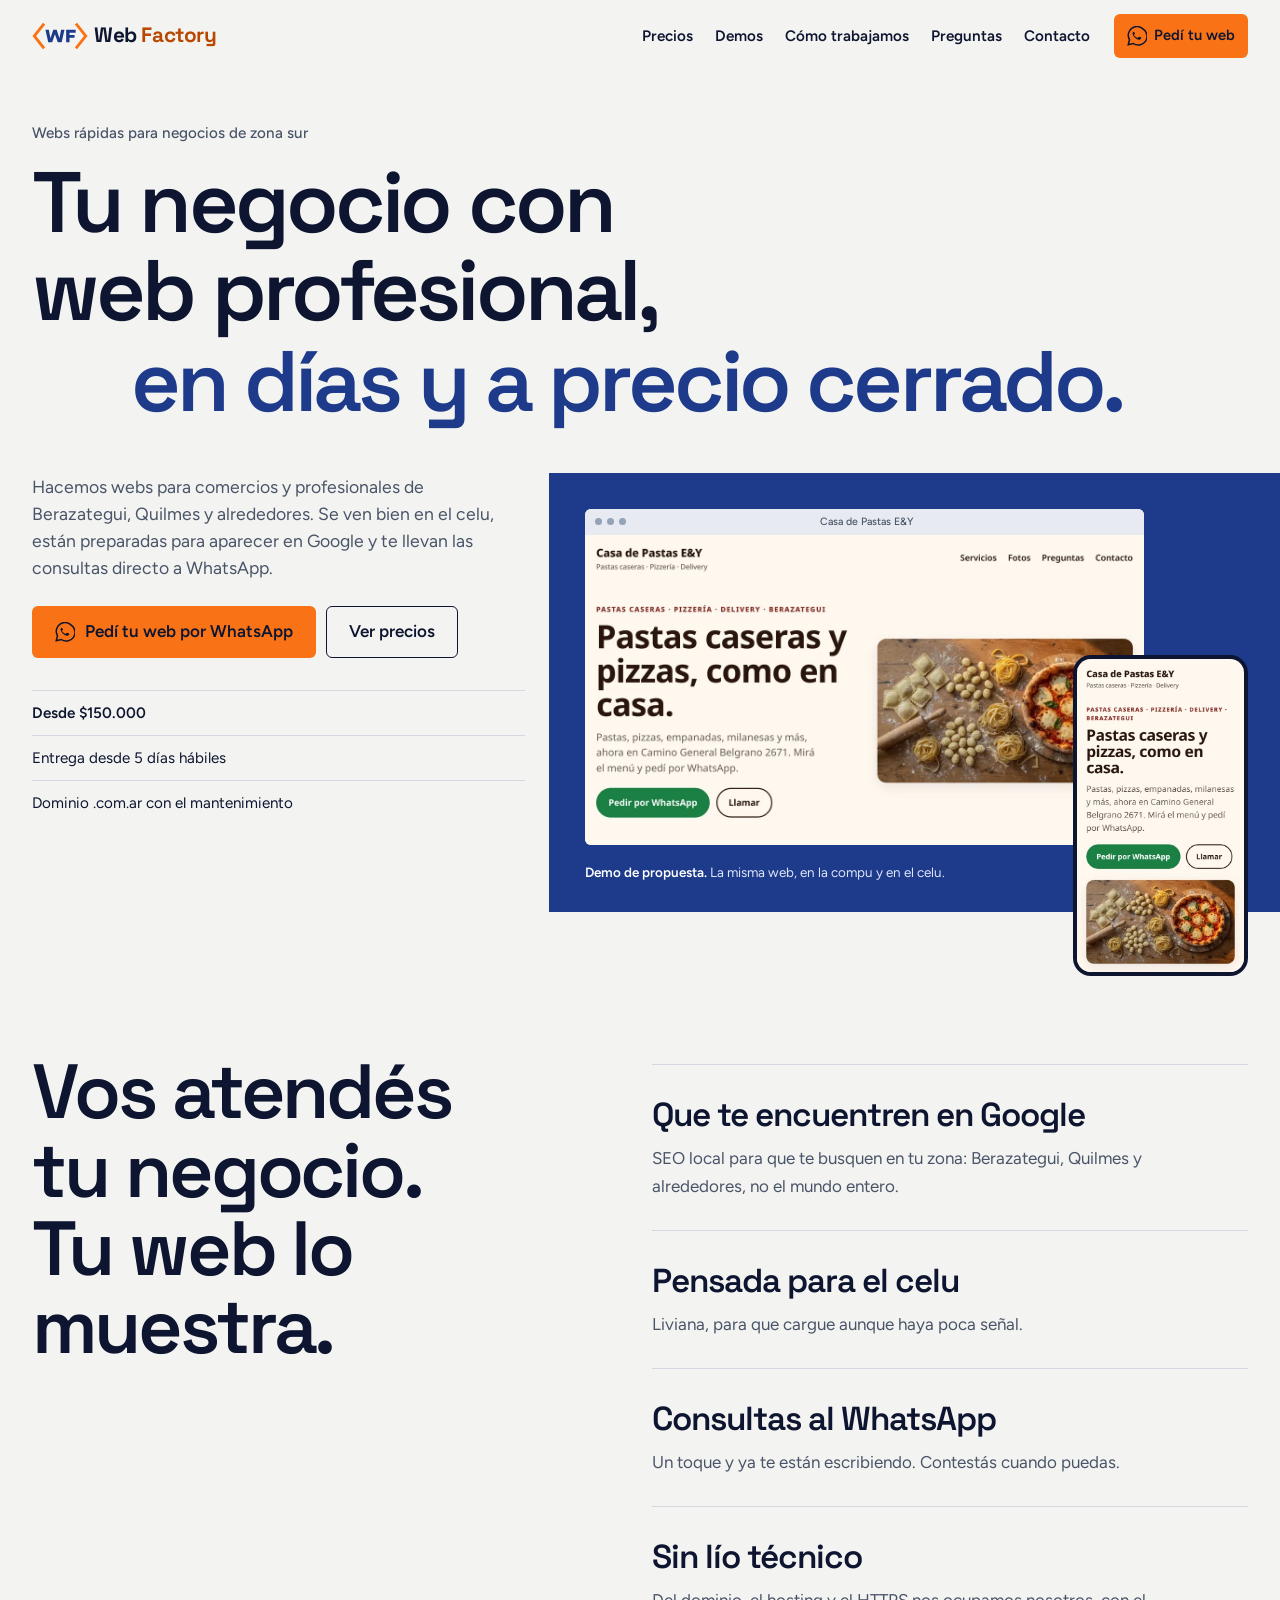
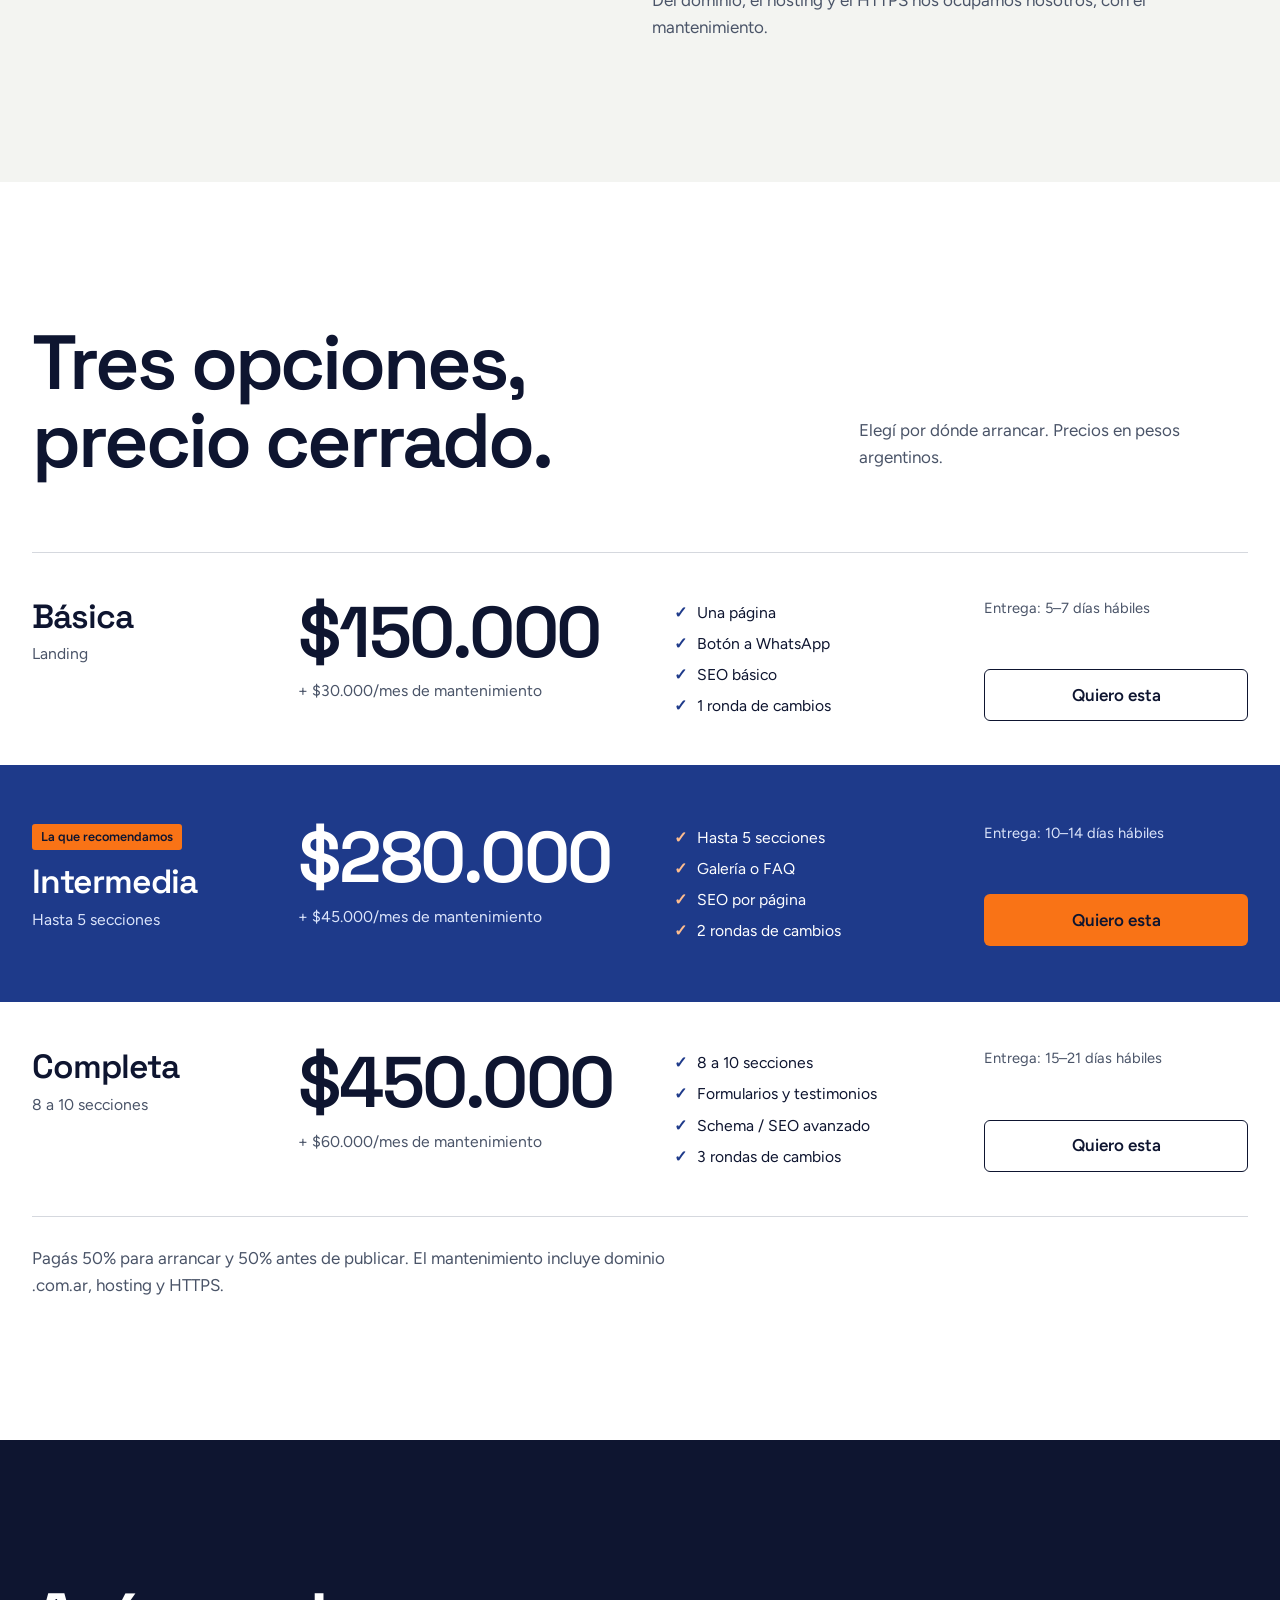
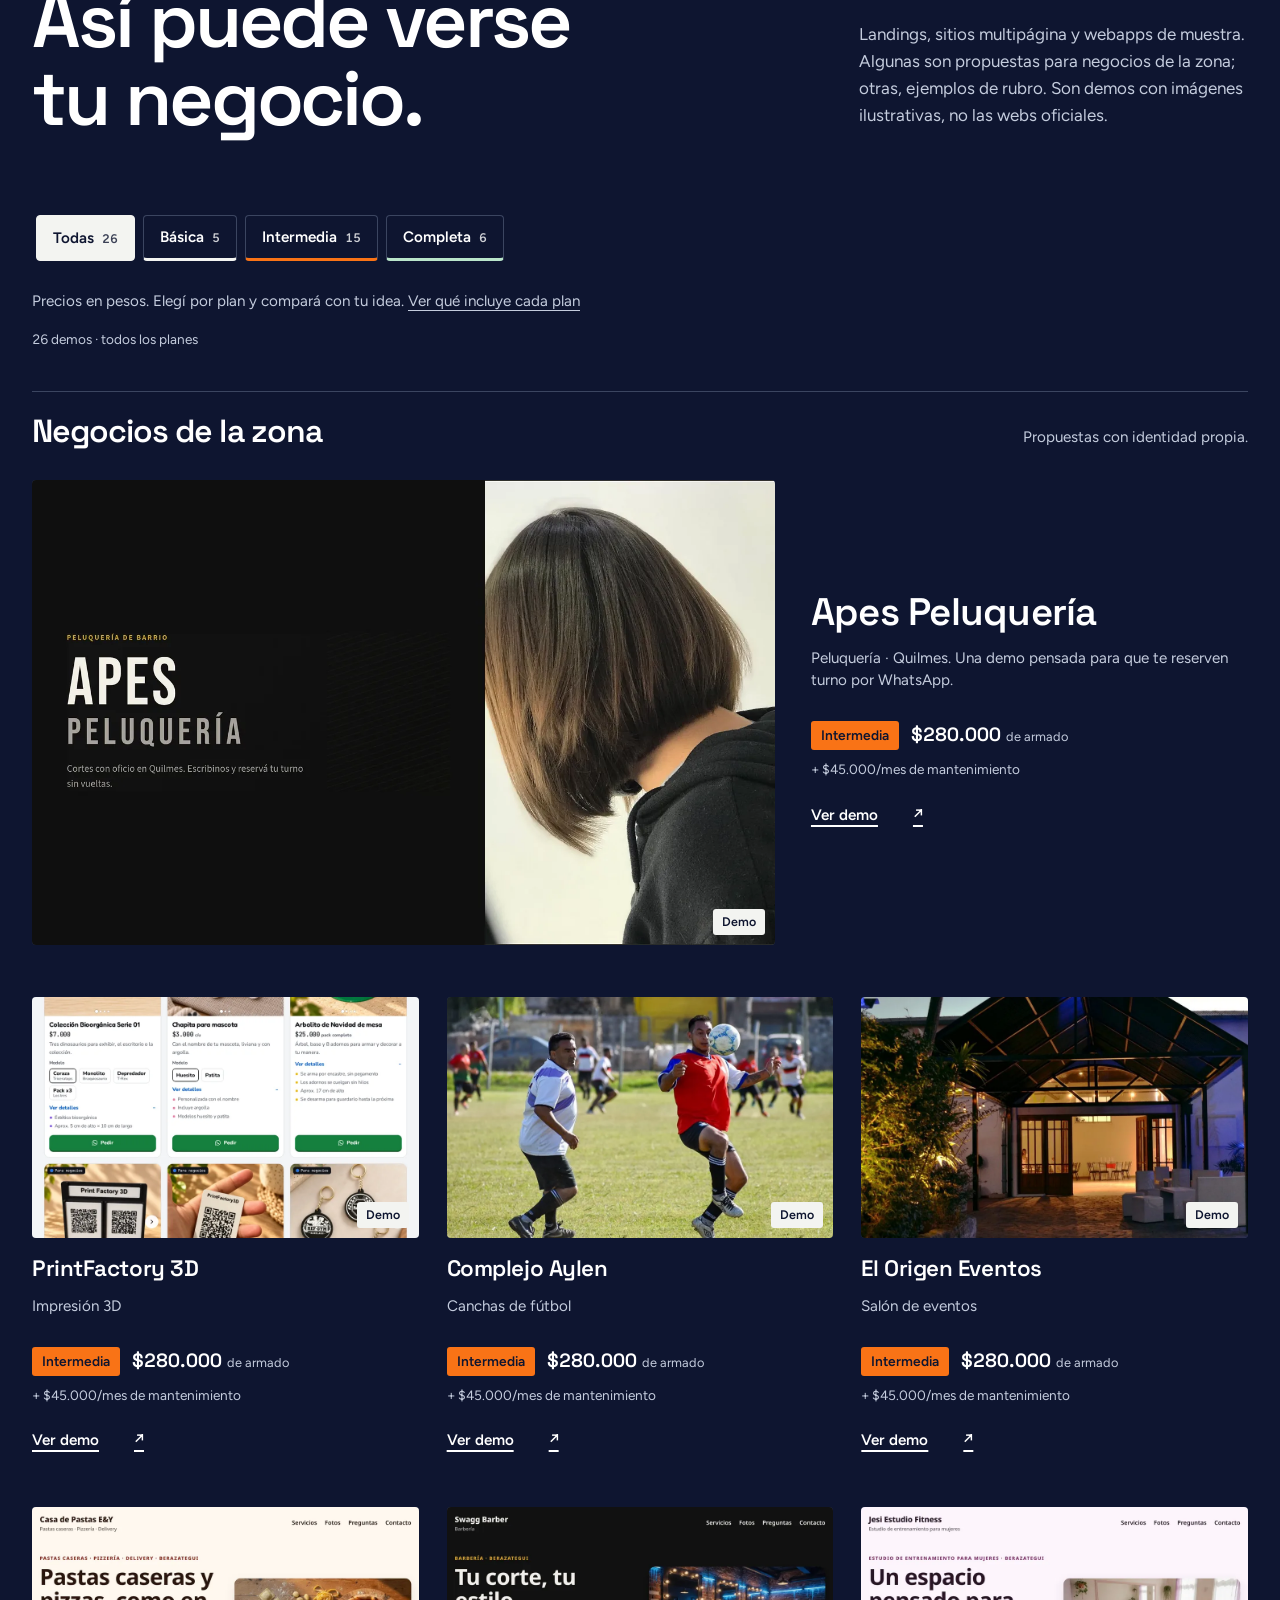
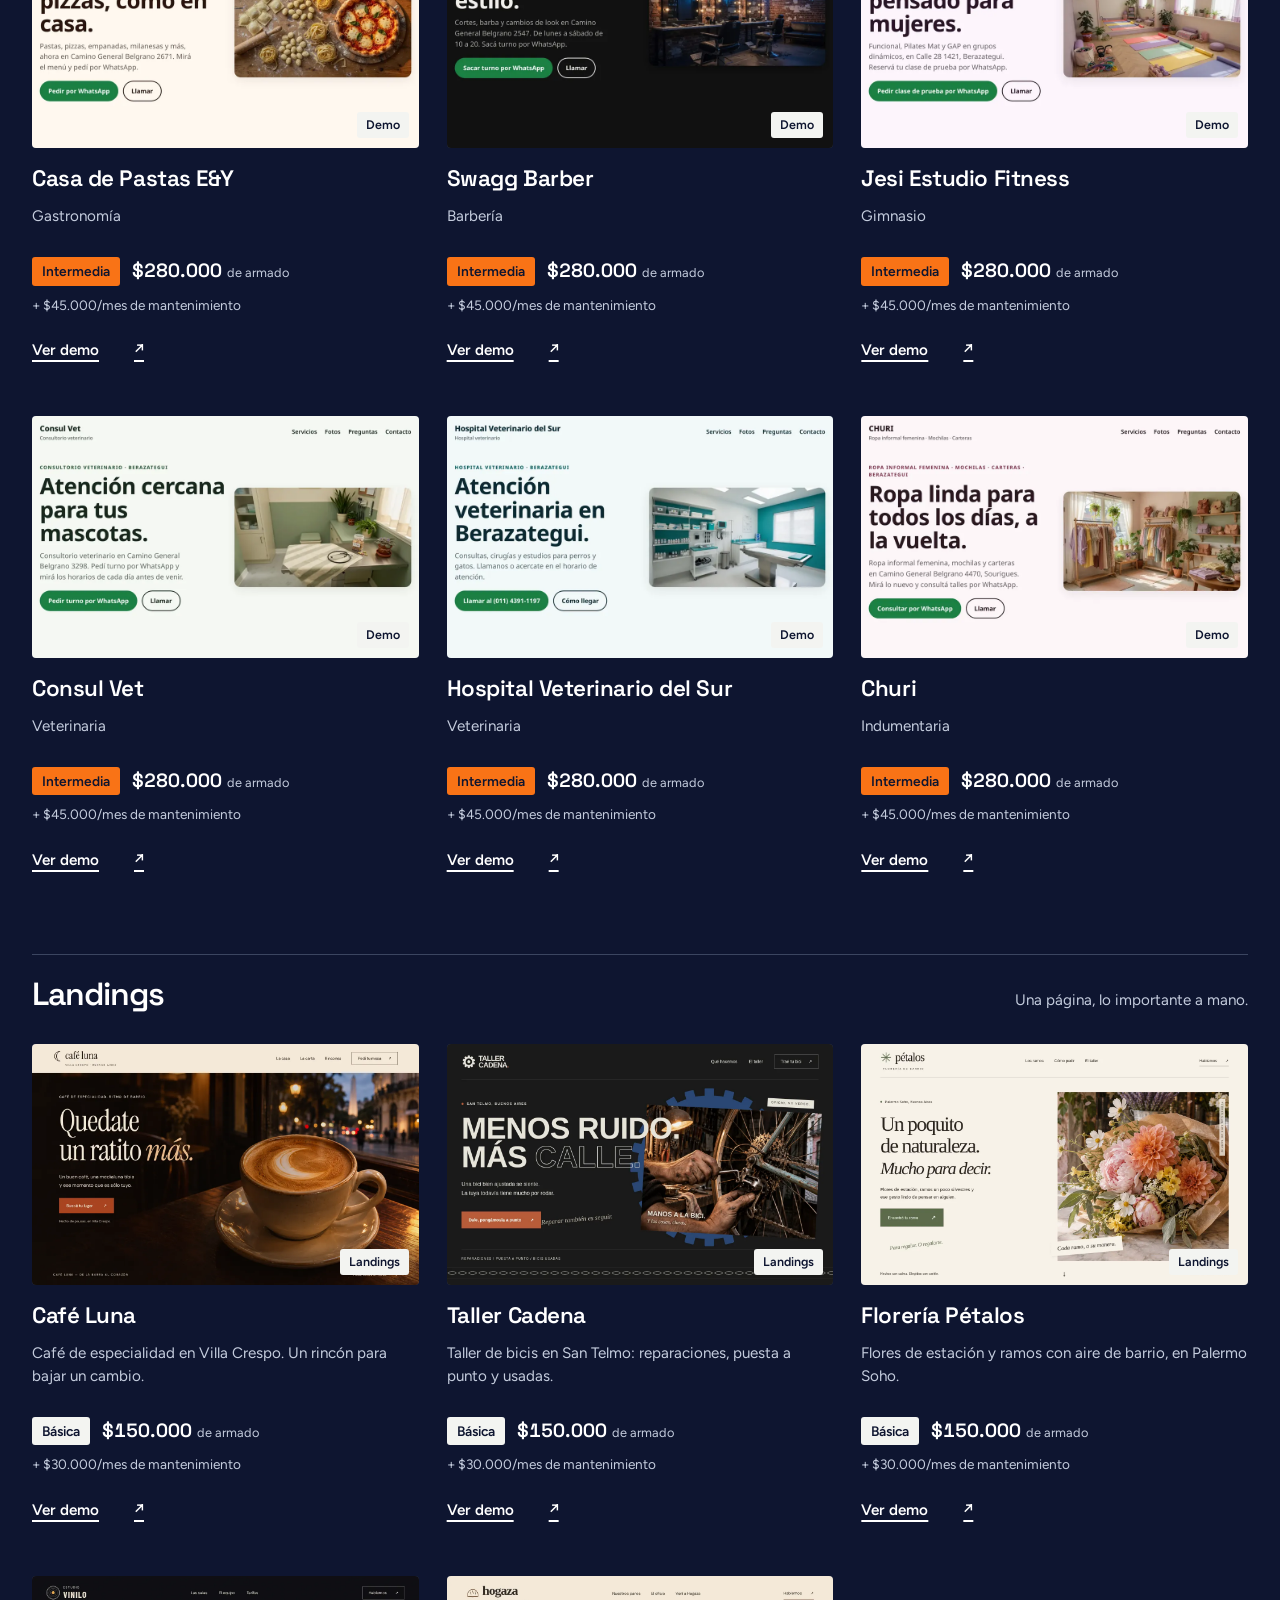
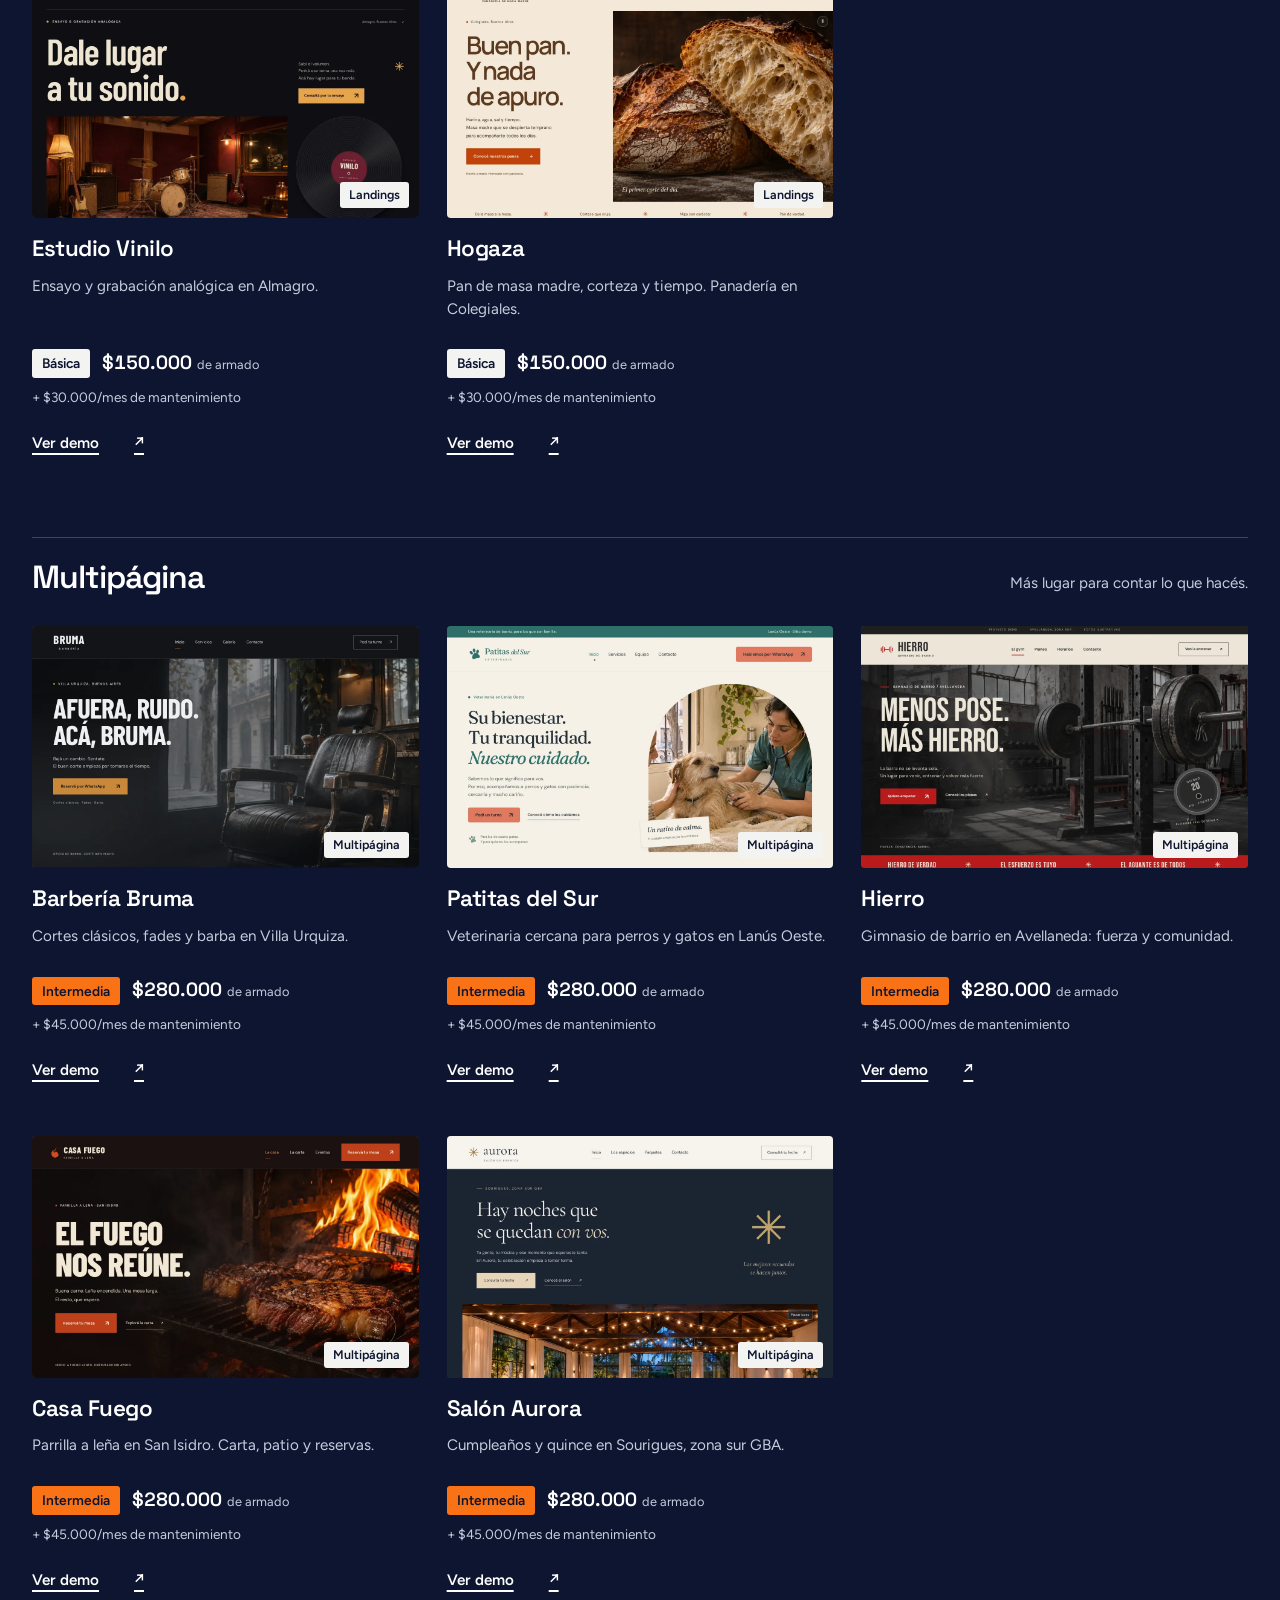
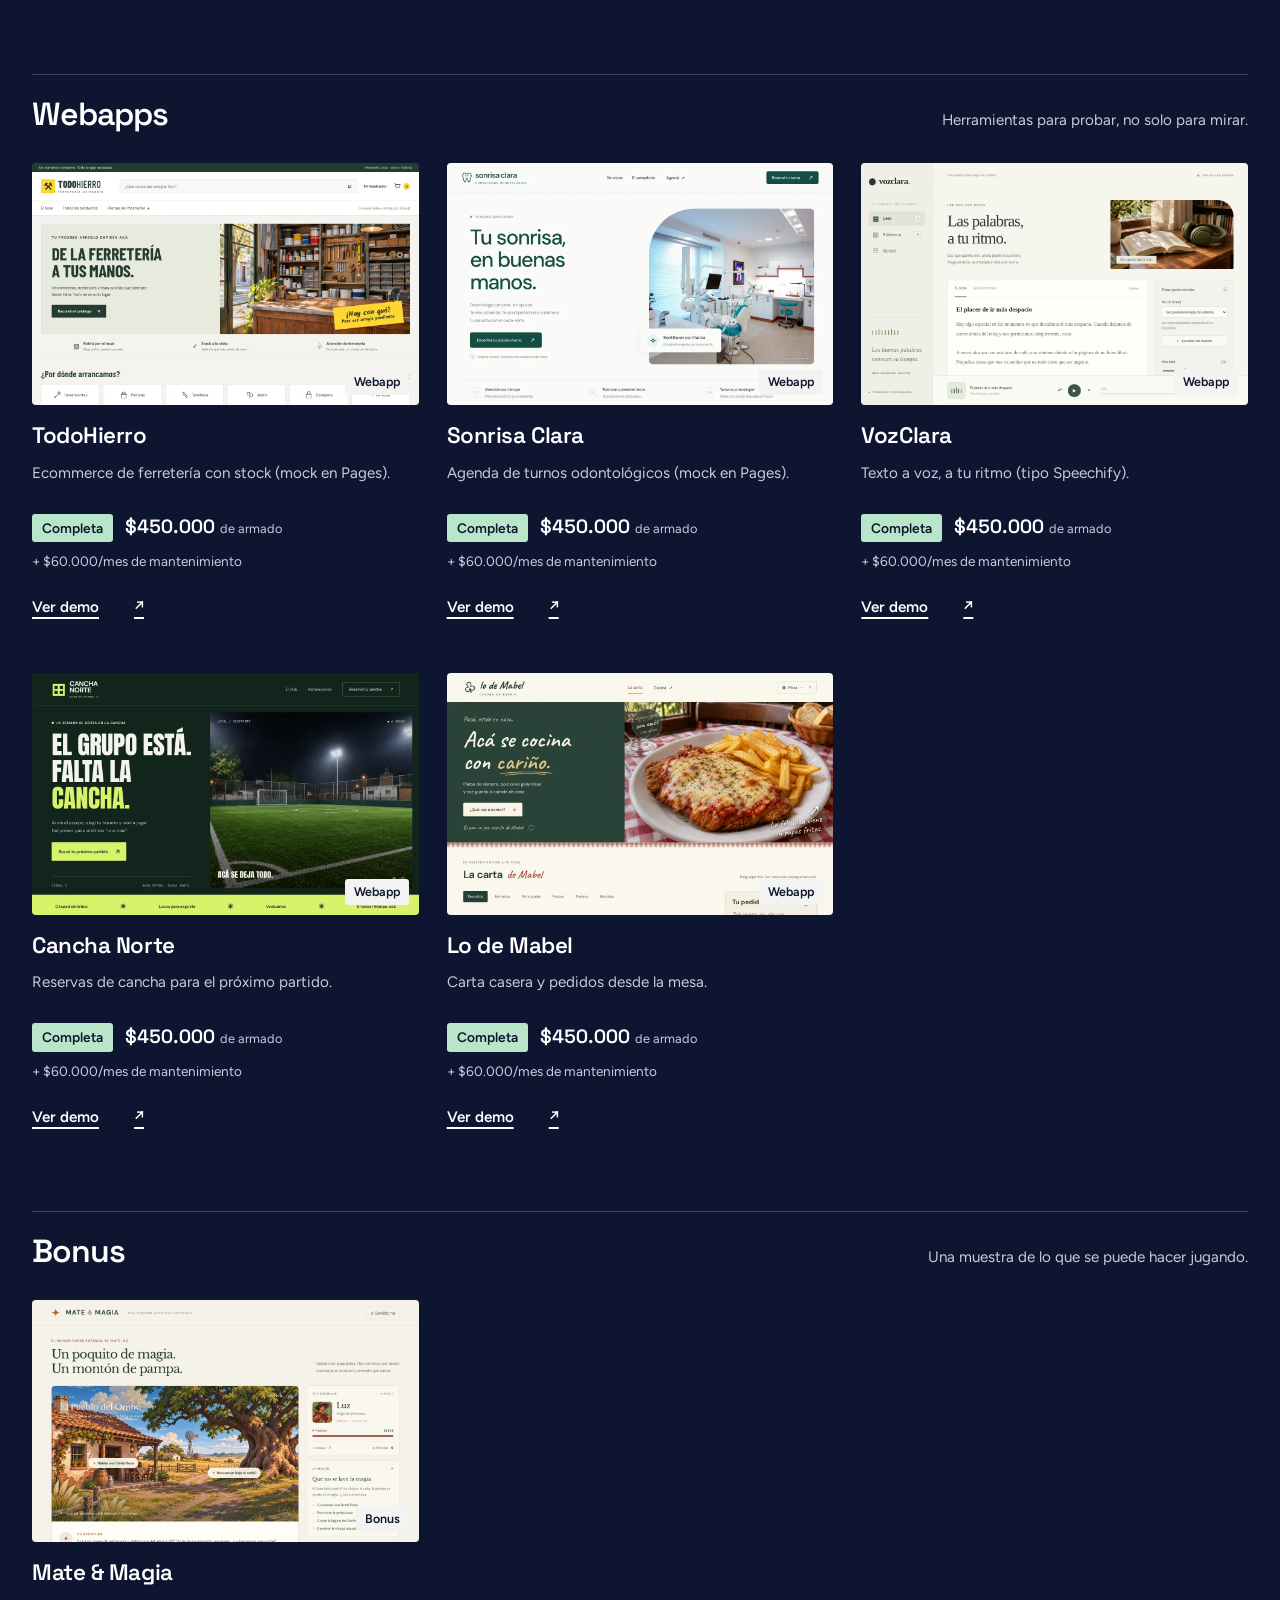
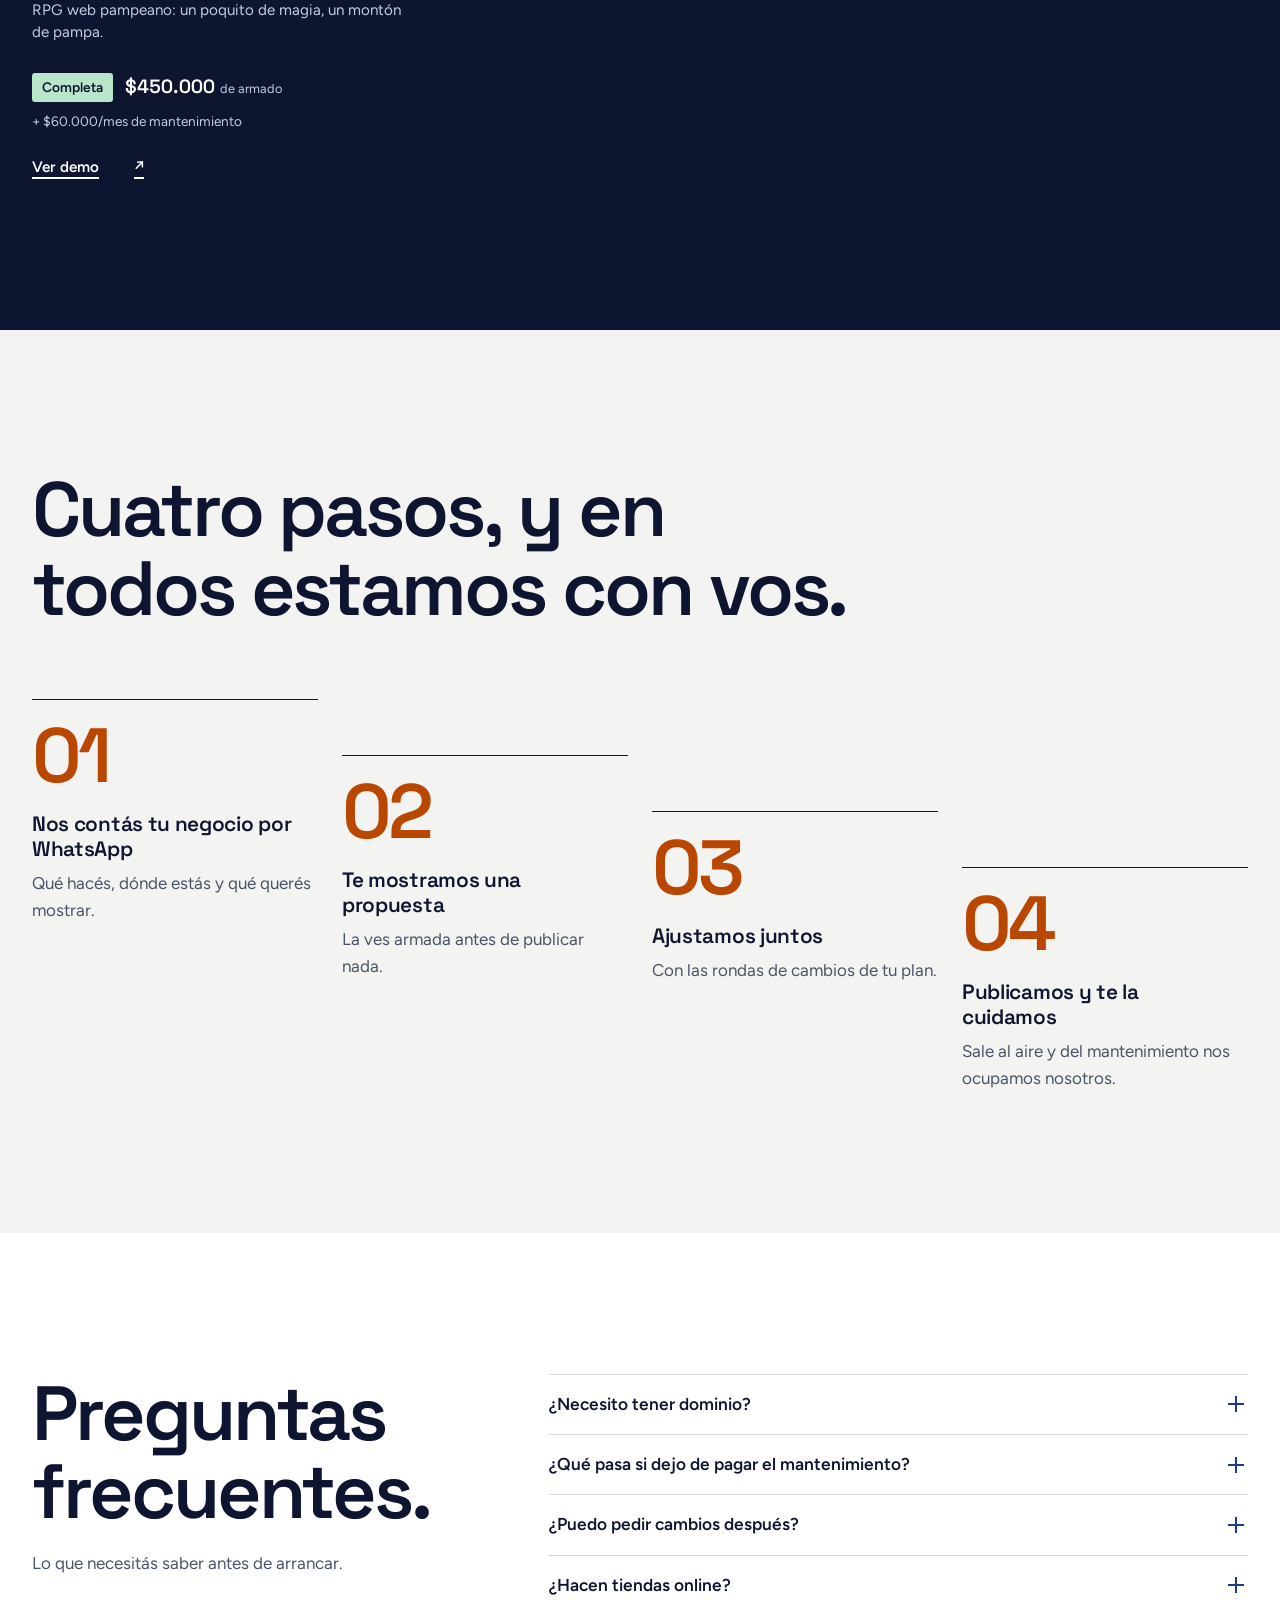
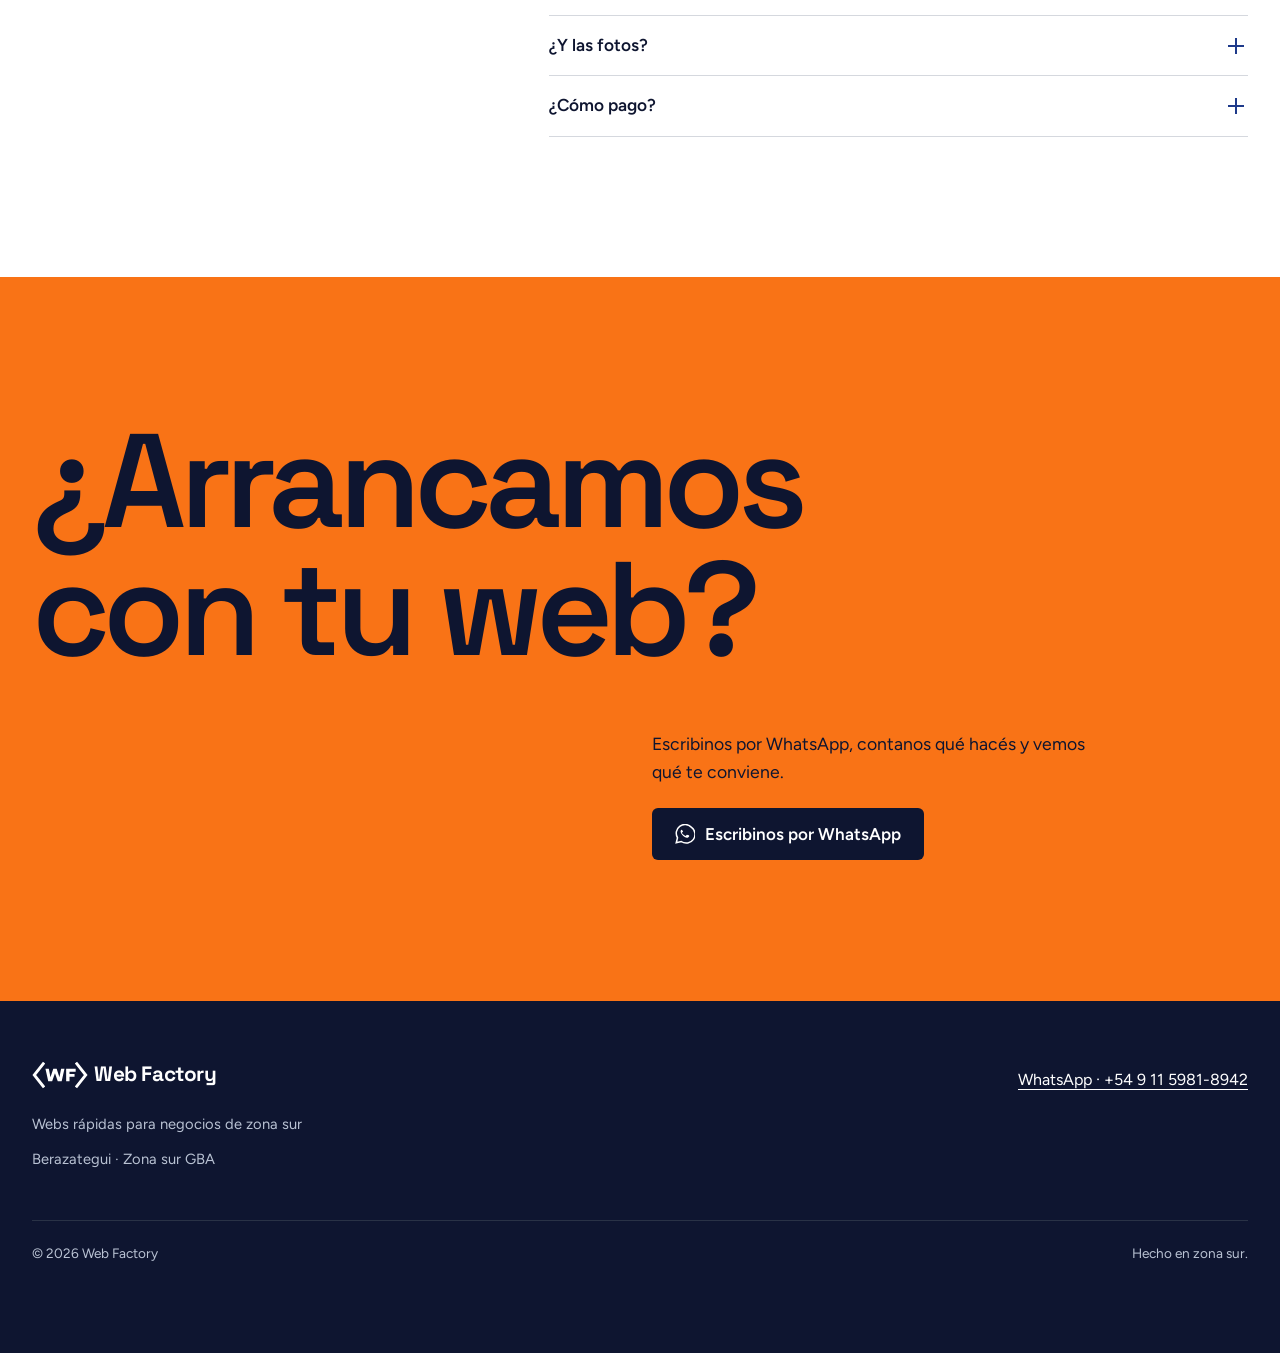
==== commit 824a9620: "Show demo plans and prices with mobile-first filtered gallery" ====
--- a/index.html
+++ b/index.html
@@ -13,7 +13,7 @@
 <meta name="twitter:card" content="summary_large_image"><meta name="twitter:title" content="Web Factory · Páginas web para negocios en Berazategui y zona sur"><meta name="twitter:description" content="Webs rápidas y a precio cerrado para comercios y profesionales de zona sur."><meta name="twitter:image" content="https://web-factory-hjs.pages.dev/assets/og.png">
 <link rel="icon" href="assets/favicon.svg" type="image/svg+xml"><link rel="apple-touch-icon" href="apple-touch-icon.png">
 <link rel="preconnect" href="https://fonts.googleapis.com"><link rel="preconnect" href="https://fonts.gstatic.com" crossorigin><link href="https://fonts.googleapis.com/css2?family=Figtree:wght@400;500;600&family=Space+Grotesk:wght@600;700&display=swap" rel="stylesheet">
-<link rel="stylesheet" href="assets/styles.css?v=4"><script src="assets/main.js?v=4" defer></script>
+<link rel="stylesheet" href="assets/styles.css?v=5"><script src="assets/main.js?v=5" defer></script>
 <script type="application/ld+json" id="service-schema">{"@context":"https://schema.org","@type":"ProfessionalService","name":"Web Factory","description":"Webs rápidas para negocios de zona sur","url":"https://web-factory-hjs.pages.dev/","telephone":"+5491159818942","areaServed":["Berazategui","Quilmes","Florencio Varela","La Plata"]}</script>
 </head>
 <body>
@@ -38,7 +38,278 @@
 <article class="price-card featured"><div class="price-name"><span class="badge">La que recomendamos</span><h3>Intermedia</h3><p class="subtitle">Hasta 5 secciones</p></div><div class="price-money"><p class="price">$280.000</p><p class="maintenance">+ $45.000/mes de mantenimiento</p></div><ul class="includes"><li>Hasta 5 secciones</li><li>Galería o FAQ</li><li>SEO por página</li><li>2 rondas de cambios</li></ul><div class="price-action"><p class="days">Entrega: 10–14 días hábiles</p><a class="btn" href="https://wa.me/5491159818942?text=Hola%2C%20me%20interesa%20la%20web%20Intermedia" aria-label="Quiero esta: Intermedia">Quiero esta</a></div></article>
 <article class="price-card"><div class="price-name"><h3>Completa</h3><p class="subtitle">8 a 10 secciones</p></div><div class="price-money"><p class="price">$450.000</p><p class="maintenance">+ $60.000/mes de mantenimiento</p></div><ul class="includes"><li>8 a 10 secciones</li><li>Formularios y testimonios</li><li>Schema / SEO avanzado</li><li>3 rondas de cambios</li></ul><div class="price-action"><p class="days">Entrega: 15–21 días hábiles</p><a class="btn btn-outline" href="https://wa.me/5491159818942?text=Hola%2C%20me%20interesa%20la%20web%20Completa" aria-label="Quiero esta: Completa">Quiero esta</a></div></article>
 </div><p class="payment-note">Pagás 50% para arrancar y 50% antes de publicar. El mantenimiento incluye dominio .com.ar, hosting y HTTPS.</p></div></section>
-<section class="section demos-section" id="demos"><div class="wrap"><div class="section-heading split" data-reveal><h2>Así puede verse tu negocio.</h2><p>Landings, sitios multipágina y webapps de muestra. Algunas son propuestas para negocios de la zona; otras, ejemplos de rubro. Son demos con imágenes ilustrativas, no las webs oficiales.</p></div><div class="demo-grid" id="demo-grid"><article class="demo-card featured-demo"><div class="demo-image" data-reveal><span class="demo-tag">Demo</span><img src="img/demos/apes-peluqueria.webp?v=2" alt="Portada de la demo de Apes Peluquería" width="1280" height="800" loading="lazy" decoding="async"></div><div class="demo-info"><h3>Apes Peluquería</h3><p>Peluquería · Quilmes. Una demo pensada para que te reserven turno por WhatsApp.</p><a href="https://apes-peluqueria.pages.dev/" target="_blank" rel="noopener" aria-label="Ver demo de Apes Peluquería (abre en otra pestaña)">Ver demo <span aria-hidden="true">↗</span></a></div></article><article class="demo-card"><div class="demo-image"><span class="demo-tag">Demo</span><img src="img/demos/printfactory3d.webp?v=2" alt="Portada de la demo de PrintFactory 3D" width="960" height="600" loading="lazy" decoding="async"></div><div class="demo-info"><h3>PrintFactory 3D</h3><p>Impresión 3D</p><a href="https://printfactory3d.pages.dev/" target="_blank" rel="noopener" aria-label="Ver demo de PrintFactory 3D (abre en otra pestaña)">Ver demo <span aria-hidden="true">↗</span></a></div></article><article class="demo-card"><div class="demo-image"><span class="demo-tag">Demo</span><img src="img/demos/complejo-aylen.webp?v=2" alt="Portada de la demo de Complejo Aylen" width="960" height="600" loading="lazy" decoding="async"></div><div class="demo-info"><h3>Complejo Aylen</h3><p>Canchas de fútbol</p><a href="https://elulises15.github.io/demos-clientes/complejo-aylen-kit-demo/" target="_blank" rel="noopener" aria-label="Ver demo de Complejo Aylen (abre en otra pestaña)">Ver demo <span aria-hidden="true">↗</span></a></div></article><article class="demo-card"><div class="demo-image"><span class="demo-tag">Demo</span><img src="img/demos/el-origen-eventos.webp?v=2" alt="Portada de la demo de El Origen Eventos" width="960" height="600" loading="lazy" decoding="async"></div><div class="demo-info"><h3>El Origen Eventos</h3><p>Salón de eventos</p><a href="https://elulises15.github.io/demos-clientes/el-origen-eventos-kit-demo/" target="_blank" rel="noopener" aria-label="Ver demo de El Origen Eventos (abre en otra pestaña)">Ver demo <span aria-hidden="true">↗</span></a></div></article><article class="demo-card"><div class="demo-image"><span class="demo-tag">Demo</span><img src="img/demos/casa-de-pastas-ey.webp?v=2" alt="Portada de la demo de Casa de Pastas E&amp;Y" width="960" height="600" loading="lazy" decoding="async"></div><div class="demo-info"><h3>Casa de Pastas E&amp;Y</h3><p>Gastronomía</p><a href="https://elulises15.github.io/demos-clientes/casa-de-pastas-ey/" target="_blank" rel="noopener" aria-label="Ver demo de Casa de Pastas E&amp;Y (abre en otra pestaña)">Ver demo <span aria-hidden="true">↗</span></a></div></article><article class="demo-card"><div class="demo-image"><span class="demo-tag">Demo</span><img src="img/demos/swagg-barber.webp?v=2" alt="Portada de la demo de Swagg Barber" width="960" height="600" loading="lazy" decoding="async"></div><div class="demo-info"><h3>Swagg Barber</h3><p>Barbería</p><a href="https://elulises15.github.io/demos-clientes/swagg-barber/" target="_blank" rel="noopener" aria-label="Ver demo de Swagg Barber (abre en otra pestaña)">Ver demo <span aria-hidden="true">↗</span></a></div></article><article class="demo-card"><div class="demo-image"><span class="demo-tag">Demo</span><img src="img/demos/jesi-estudio-fitness.webp?v=2" alt="Portada de la demo de Jesi Estudio Fitness" width="960" height="600" loading="lazy" decoding="async"></div><div class="demo-info"><h3>Jesi Estudio Fitness</h3><p>Gimnasio</p><a href="https://elulises15.github.io/demos-clientes/jesi-estudio-fitness/" target="_blank" rel="noopener" aria-label="Ver demo de Jesi Estudio Fitness (abre en otra pestaña)">Ver demo <span aria-hidden="true">↗</span></a></div></article><article class="demo-card"><div class="demo-image"><span class="demo-tag">Demo</span><img src="img/demos/consul-vet.webp?v=2" alt="Portada de la demo de Consul Vet" width="960" height="600" loading="lazy" decoding="async"></div><div class="demo-info"><h3>Consul Vet</h3><p>Veterinaria</p><a href="https://elulises15.github.io/demos-clientes/consul-vet/" target="_blank" rel="noopener" aria-label="Ver demo de Consul Vet (abre en otra pestaña)">Ver demo <span aria-hidden="true">↗</span></a></div></article><article class="demo-card"><div class="demo-image"><span class="demo-tag">Demo</span><img src="img/demos/hospital-veterinario-del-sur.webp?v=2" alt="Portada de la demo de Hospital Veterinario del Sur" width="960" height="600" loading="lazy" decoding="async"></div><div class="demo-info"><h3>Hospital Veterinario del Sur</h3><p>Veterinaria</p><a href="https://elulises15.github.io/demos-clientes/hospital-veterinario-del-sur/" target="_blank" rel="noopener" aria-label="Ver demo de Hospital Veterinario del Sur (abre en otra pestaña)">Ver demo <span aria-hidden="true">↗</span></a></div></article><article class="demo-card"><div class="demo-image"><span class="demo-tag">Demo</span><img src="img/demos/churi.webp?v=2" alt="Portada de la demo de Churi" width="960" height="600" loading="lazy" decoding="async"></div><div class="demo-info"><h3>Churi</h3><p>Indumentaria</p><a href="https://elulises15.github.io/demos-clientes/churi/" target="_blank" rel="noopener" aria-label="Ver demo de Churi (abre en otra pestaña)">Ver demo <span aria-hidden="true">↗</span></a></div></article></div><div class="demo-cat"><h3 class="demo-cat-title">Landings</h3><div class="demo-grid demo-grid--cat"><article class="demo-card"><div class="demo-image"><span class="demo-tag">Landings</span><img src="img/demos/cafe-luna.webp?v=1" alt="Portada de la demo de Café Luna" width="960" height="600" loading="lazy" decoding="async"></div><div class="demo-info"><h3>Café Luna</h3><p>Café de especialidad en Villa Crespo. Un rincón para bajar un cambio.</p><a href="https://elulises15.github.io/cafe-luna/" target="_blank" rel="noopener" aria-label="Ver demo de Café Luna (abre en otra pestaña)">Ver demo <span aria-hidden="true">↗</span></a></div></article><article class="demo-card"><div class="demo-image"><span class="demo-tag">Landings</span><img src="img/demos/taller-cadena.webp?v=1" alt="Portada de la demo de Taller Cadena" width="960" height="600" loading="lazy" decoding="async"></div><div class="demo-info"><h3>Taller Cadena</h3><p>Taller de bicis en San Telmo: reparaciones, puesta a punto y usadas.</p><a href="https://elulises15.github.io/taller-cadena/" target="_blank" rel="noopener" aria-label="Ver demo de Taller Cadena (abre en otra pestaña)">Ver demo <span aria-hidden="true">↗</span></a></div></article><article class="demo-card"><div class="demo-image"><span class="demo-tag">Landings</span><img src="img/demos/floreria-petalos.webp?v=1" alt="Portada de la demo de Florería Pétalos" width="960" height="600" loading="lazy" decoding="async"></div><div class="demo-info"><h3>Florería Pétalos</h3><p>Flores de estación y ramos con aire de barrio, en Palermo Soho.</p><a href="https://elulises15.github.io/floreria-petalos/" target="_blank" rel="noopener" aria-label="Ver demo de Florería Pétalos (abre en otra pestaña)">Ver demo <span aria-hidden="true">↗</span></a></div></article><article class="demo-card"><div class="demo-image"><span class="demo-tag">Landings</span><img src="img/demos/estudio-vinilo.webp?v=1" alt="Portada de la demo de Estudio Vinilo" width="960" height="600" loading="lazy" decoding="async"></div><div class="demo-info"><h3>Estudio Vinilo</h3><p>Ensayo y grabación analógica en Almagro.</p><a href="https://elulises15.github.io/estudio-vinilo/" target="_blank" rel="noopener" aria-label="Ver demo de Estudio Vinilo (abre en otra pestaña)">Ver demo <span aria-hidden="true">↗</span></a></div></article><article class="demo-card"><div class="demo-image"><span class="demo-tag">Landings</span><img src="img/demos/panaderia-hogaza.webp?v=1" alt="Portada de la demo de Hogaza" width="960" height="600" loading="lazy" decoding="async"></div><div class="demo-info"><h3>Hogaza</h3><p>Pan de masa madre, corteza y tiempo. Panadería en Colegiales.</p><a href="https://elulises15.github.io/panaderia-hogaza/" target="_blank" rel="noopener" aria-label="Ver demo de Hogaza (abre en otra pestaña)">Ver demo <span aria-hidden="true">↗</span></a></div></article></div></div><div class="demo-cat"><h3 class="demo-cat-title">Multipágina</h3><div class="demo-grid demo-grid--cat"><article class="demo-card"><div class="demo-image"><span class="demo-tag">Multipágina</span><img src="img/demos/barberia-bruma.webp?v=1" alt="Portada de la demo de Barbería Bruma" width="960" height="600" loading="lazy" decoding="async"></div><div class="demo-info"><h3>Barbería Bruma</h3><p>Cortes clásicos, fades y barba en Villa Urquiza.</p><a href="https://elulises15.github.io/barberia-bruma/" target="_blank" rel="noopener" aria-label="Ver demo de Barbería Bruma (abre en otra pestaña)">Ver demo <span aria-hidden="true">↗</span></a></div></article><article class="demo-card"><div class="demo-image"><span class="demo-tag">Multipágina</span><img src="img/demos/vet-patitas.webp?v=1" alt="Portada de la demo de Patitas del Sur" width="960" height="600" loading="lazy" decoding="async"></div><div class="demo-info"><h3>Patitas del Sur</h3><p>Veterinaria cercana para perros y gatos en Lanús Oeste.</p><a href="https://elulises15.github.io/vet-patitas/" target="_blank" rel="noopener" aria-label="Ver demo de Patitas del Sur (abre en otra pestaña)">Ver demo <span aria-hidden="true">↗</span></a></div></article><article class="demo-card"><div class="demo-image"><span class="demo-tag">Multipágina</span><img src="img/demos/gym-hierro.webp?v=1" alt="Portada de la demo de Hierro" width="960" height="600" loading="lazy" decoding="async"></div><div class="demo-info"><h3>Hierro</h3><p>Gimnasio de barrio en Avellaneda: fuerza y comunidad.</p><a href="https://elulises15.github.io/gym-hierro/" target="_blank" rel="noopener" aria-label="Ver demo de Hierro (abre en otra pestaña)">Ver demo <span aria-hidden="true">↗</span></a></div></article><article class="demo-card"><div class="demo-image"><span class="demo-tag">Multipágina</span><img src="img/demos/casa-fuego.webp?v=1" alt="Portada de la demo de Casa Fuego" width="960" height="600" loading="lazy" decoding="async"></div><div class="demo-info"><h3>Casa Fuego</h3><p>Parrilla a leña en San Isidro. Carta, patio y reservas.</p><a href="https://elulises15.github.io/casa-fuego/" target="_blank" rel="noopener" aria-label="Ver demo de Casa Fuego (abre en otra pestaña)">Ver demo <span aria-hidden="true">↗</span></a></div></article><article class="demo-card"><div class="demo-image"><span class="demo-tag">Multipágina</span><img src="img/demos/salon-aurora.webp?v=1" alt="Portada de la demo de Salón Aurora" width="960" height="600" loading="lazy" decoding="async"></div><div class="demo-info"><h3>Salón Aurora</h3><p>Cumpleaños y quince en Sourigues, zona sur GBA.</p><a href="https://elulises15.github.io/salon-aurora/" target="_blank" rel="noopener" aria-label="Ver demo de Salón Aurora (abre en otra pestaña)">Ver demo <span aria-hidden="true">↗</span></a></div></article></div></div><div class="demo-cat"><h3 class="demo-cat-title">Webapps</h3><div class="demo-grid demo-grid--cat"><article class="demo-card"><div class="demo-image"><span class="demo-tag">Webapp</span><img src="img/demos/mercadolocal.webp?v=1" alt="Portada de la demo de TodoHierro" width="960" height="600" loading="lazy" decoding="async"></div><div class="demo-info"><h3>TodoHierro</h3><p>Ecommerce de ferretería con stock (mock en Pages).</p><a href="https://elulises15.github.io/mercadolocal/" target="_blank" rel="noopener" aria-label="Ver demo de TodoHierro (abre en otra pestaña)">Ver demo <span aria-hidden="true">↗</span></a></div></article><article class="demo-card"><div class="demo-image"><span class="demo-tag">Webapp</span><img src="img/demos/turnos-dental.webp?v=1" alt="Portada de la demo de Sonrisa Clara" width="960" height="600" loading="lazy" decoding="async"></div><div class="demo-info"><h3>Sonrisa Clara</h3><p>Agenda de turnos odontológicos (mock en Pages).</p><a href="https://elulises15.github.io/turnos-dental/" target="_blank" rel="noopener" aria-label="Ver demo de Sonrisa Clara (abre en otra pestaña)">Ver demo <span aria-hidden="true">↗</span></a></div></article><article class="demo-card"><div class="demo-image"><span class="demo-tag">Webapp</span><img src="img/demos/vozclara.webp?v=1" alt="Portada de la demo de VozClara" width="960" height="600" loading="lazy" decoding="async"></div><div class="demo-info"><h3>VozClara</h3><p>Texto a voz, a tu ritmo (tipo Speechify).</p><a href="https://elulises15.github.io/vozclara/" target="_blank" rel="noopener" aria-label="Ver demo de VozClara (abre en otra pestaña)">Ver demo <span aria-hidden="true">↗</span></a></div></article><article class="demo-card"><div class="demo-image"><span class="demo-tag">Webapp</span><img src="img/demos/club-cancha.webp?v=1" alt="Portada de la demo de Cancha Norte" width="960" height="600" loading="lazy" decoding="async"></div><div class="demo-info"><h3>Cancha Norte</h3><p>Reservas de cancha para el próximo partido.</p><a href="https://elulises15.github.io/club-cancha/" target="_blank" rel="noopener" aria-label="Ver demo de Cancha Norte (abre en otra pestaña)">Ver demo <span aria-hidden="true">↗</span></a></div></article><article class="demo-card"><div class="demo-image"><span class="demo-tag">Webapp</span><img src="img/demos/cocina-carta.webp?v=1" alt="Portada de la demo de Lo de Mabel" width="960" height="600" loading="lazy" decoding="async"></div><div class="demo-info"><h3>Lo de Mabel</h3><p>Carta casera y pedidos desde la mesa.</p><a href="https://elulises15.github.io/cocina-carta/" target="_blank" rel="noopener" aria-label="Ver demo de Lo de Mabel (abre en otra pestaña)">Ver demo <span aria-hidden="true">↗</span></a></div></article></div></div><div class="demo-cat"><h3 class="demo-cat-title">Bonus</h3><div class="demo-grid demo-grid--cat"><article class="demo-card"><div class="demo-image"><span class="demo-tag">Bonus</span><img src="img/demos/rpg-ligero.webp?v=1" alt="Portada de la demo de Mate &amp; Magia" width="960" height="600" loading="lazy" decoding="async"></div><div class="demo-info"><h3>Mate &amp; Magia</h3><p>RPG web pampeano: un poquito de magia, un montón de pampa.</p><a href="https://elulises15.github.io/rpg-ligero/" target="_blank" rel="noopener" aria-label="Ver demo de Mate &amp; Magia (abre en otra pestaña)">Ver demo <span aria-hidden="true">↗</span></a></div></article></div></div></div></section>
+<section class="section demos-section" id="demos" aria-labelledby="demos-title"><div class="wrap">
+  <div class="section-heading split" data-reveal><h2 id="demos-title">Así puede verse tu negocio.</h2><p>Landings, sitios multipágina y webapps de muestra. Algunas son propuestas para negocios de la zona; otras, ejemplos de rubro. Son demos con imágenes ilustrativas, no las webs oficiales.</p></div>
+  <div class="demo-toolbar">
+    <div class="demo-filters" role="group" aria-label="Filtrar demos por plan" hidden>
+      <button type="button" class="plan-filter" data-filter="todas" aria-pressed="true">Todas <span>26</span></button>
+      <button type="button" class="plan-filter" data-filter="basica" aria-pressed="false">Básica <span>5</span></button>
+      <button type="button" class="plan-filter" data-filter="intermedia" aria-pressed="false">Intermedia <span>15</span></button>
+      <button type="button" class="plan-filter" data-filter="completa" aria-pressed="false">Completa <span>6</span></button>
+    </div>
+    <p class="demo-plan-note">Precios en pesos. Elegí por plan y compará con tu idea. <a href="#precios">Ver qué incluye cada plan</a></p>
+    <p class="demo-results" role="status" aria-live="polite" aria-atomic="true">26 demos · todos los planes</p>
+  </div>
+  <section class="demo-cat" aria-labelledby="demo-category-0">
+    <div class="demo-cat-heading"><h3 class="demo-cat-title" id="demo-category-0">Negocios de la zona</h3><p>Propuestas con identidad propia.</p></div>
+    <div class="demo-grid" id="demo-grid">
+      <article class="demo-card featured-demo" data-plan="intermedia" data-demo="apes-peluqueria">
+        <div class="demo-image"><span class="demo-tag">Demo</span><img src="img/demos/apes-peluqueria.webp?v=2" alt="Portada de la demo de Apes Peluquería" width="960" height="600" loading="lazy" decoding="async"></div>
+        <div class="demo-info">
+          <h4>Apes Peluquería</h4>
+          <p>Peluquería · Quilmes. Una demo pensada para que te reserven turno por WhatsApp.</p>
+          <div class="demo-plan"><span class="plan-badge plan-badge--intermedia">Intermedia</span><span class="demo-setup">$280.000 <small>de armado</small></span><span class="demo-maint">+ $45.000/mes de mantenimiento</span></div>
+          <a href="https://apes-peluqueria.pages.dev/" target="_blank" rel="noopener" aria-label="Ver demo de Apes Peluquería (abre en otra pestaña)">Ver demo <span aria-hidden="true">↗</span></a>
+        </div>
+      </article>
+      <article class="demo-card" data-plan="intermedia" data-demo="printfactory3d">
+        <div class="demo-image"><span class="demo-tag">Demo</span><img src="img/demos/printfactory3d.webp?v=2" alt="Portada de la demo de PrintFactory 3D" width="960" height="600" loading="lazy" decoding="async"></div>
+        <div class="demo-info">
+          <h4>PrintFactory 3D</h4>
+          <p>Impresión 3D</p>
+          <div class="demo-plan"><span class="plan-badge plan-badge--intermedia">Intermedia</span><span class="demo-setup">$280.000 <small>de armado</small></span><span class="demo-maint">+ $45.000/mes de mantenimiento</span></div>
+          <a href="https://printfactory3d.pages.dev/" target="_blank" rel="noopener" aria-label="Ver demo de PrintFactory 3D (abre en otra pestaña)">Ver demo <span aria-hidden="true">↗</span></a>
+        </div>
+      </article>
+      <article class="demo-card" data-plan="intermedia" data-demo="complejo-aylen-kit-demo">
+        <div class="demo-image"><span class="demo-tag">Demo</span><img src="img/demos/complejo-aylen.webp?v=2" alt="Portada de la demo de Complejo Aylen" width="960" height="600" loading="lazy" decoding="async"></div>
+        <div class="demo-info">
+          <h4>Complejo Aylen</h4>
+          <p>Canchas de fútbol</p>
+          <div class="demo-plan"><span class="plan-badge plan-badge--intermedia">Intermedia</span><span class="demo-setup">$280.000 <small>de armado</small></span><span class="demo-maint">+ $45.000/mes de mantenimiento</span></div>
+          <a href="https://elulises15.github.io/demos-clientes/complejo-aylen-kit-demo/" target="_blank" rel="noopener" aria-label="Ver demo de Complejo Aylen (abre en otra pestaña)">Ver demo <span aria-hidden="true">↗</span></a>
+        </div>
+      </article>
+      <article class="demo-card" data-plan="intermedia" data-demo="el-origen-eventos-kit-demo">
+        <div class="demo-image"><span class="demo-tag">Demo</span><img src="img/demos/el-origen-eventos.webp?v=2" alt="Portada de la demo de El Origen Eventos" width="960" height="600" loading="lazy" decoding="async"></div>
+        <div class="demo-info">
+          <h4>El Origen Eventos</h4>
+          <p>Salón de eventos</p>
+          <div class="demo-plan"><span class="plan-badge plan-badge--intermedia">Intermedia</span><span class="demo-setup">$280.000 <small>de armado</small></span><span class="demo-maint">+ $45.000/mes de mantenimiento</span></div>
+          <a href="https://elulises15.github.io/demos-clientes/el-origen-eventos-kit-demo/" target="_blank" rel="noopener" aria-label="Ver demo de El Origen Eventos (abre en otra pestaña)">Ver demo <span aria-hidden="true">↗</span></a>
+        </div>
+      </article>
+      <article class="demo-card" data-plan="intermedia" data-demo="casa-de-pastas-ey">
+        <div class="demo-image"><span class="demo-tag">Demo</span><img src="img/demos/casa-de-pastas-ey.webp?v=2" alt="Portada de la demo de Casa de Pastas E&amp;Y" width="960" height="600" loading="lazy" decoding="async"></div>
+        <div class="demo-info">
+          <h4>Casa de Pastas E&amp;Y</h4>
+          <p>Gastronomía</p>
+          <div class="demo-plan"><span class="plan-badge plan-badge--intermedia">Intermedia</span><span class="demo-setup">$280.000 <small>de armado</small></span><span class="demo-maint">+ $45.000/mes de mantenimiento</span></div>
+          <a href="https://elulises15.github.io/demos-clientes/casa-de-pastas-ey/" target="_blank" rel="noopener" aria-label="Ver demo de Casa de Pastas E&amp;Y (abre en otra pestaña)">Ver demo <span aria-hidden="true">↗</span></a>
+        </div>
+      </article>
+      <article class="demo-card" data-plan="intermedia" data-demo="swagg-barber">
+        <div class="demo-image"><span class="demo-tag">Demo</span><img src="img/demos/swagg-barber.webp?v=2" alt="Portada de la demo de Swagg Barber" width="960" height="600" loading="lazy" decoding="async"></div>
+        <div class="demo-info">
+          <h4>Swagg Barber</h4>
+          <p>Barbería</p>
+          <div class="demo-plan"><span class="plan-badge plan-badge--intermedia">Intermedia</span><span class="demo-setup">$280.000 <small>de armado</small></span><span class="demo-maint">+ $45.000/mes de mantenimiento</span></div>
+          <a href="https://elulises15.github.io/demos-clientes/swagg-barber/" target="_blank" rel="noopener" aria-label="Ver demo de Swagg Barber (abre en otra pestaña)">Ver demo <span aria-hidden="true">↗</span></a>
+        </div>
+      </article>
+      <article class="demo-card" data-plan="intermedia" data-demo="jesi-estudio-fitness">
+        <div class="demo-image"><span class="demo-tag">Demo</span><img src="img/demos/jesi-estudio-fitness.webp?v=2" alt="Portada de la demo de Jesi Estudio Fitness" width="960" height="600" loading="lazy" decoding="async"></div>
+        <div class="demo-info">
+          <h4>Jesi Estudio Fitness</h4>
+          <p>Gimnasio</p>
+          <div class="demo-plan"><span class="plan-badge plan-badge--intermedia">Intermedia</span><span class="demo-setup">$280.000 <small>de armado</small></span><span class="demo-maint">+ $45.000/mes de mantenimiento</span></div>
+          <a href="https://elulises15.github.io/demos-clientes/jesi-estudio-fitness/" target="_blank" rel="noopener" aria-label="Ver demo de Jesi Estudio Fitness (abre en otra pestaña)">Ver demo <span aria-hidden="true">↗</span></a>
+        </div>
+      </article>
+      <article class="demo-card" data-plan="intermedia" data-demo="consul-vet">
+        <div class="demo-image"><span class="demo-tag">Demo</span><img src="img/demos/consul-vet.webp?v=2" alt="Portada de la demo de Consul Vet" width="960" height="600" loading="lazy" decoding="async"></div>
+        <div class="demo-info">
+          <h4>Consul Vet</h4>
+          <p>Veterinaria</p>
+          <div class="demo-plan"><span class="plan-badge plan-badge--intermedia">Intermedia</span><span class="demo-setup">$280.000 <small>de armado</small></span><span class="demo-maint">+ $45.000/mes de mantenimiento</span></div>
+          <a href="https://elulises15.github.io/demos-clientes/consul-vet/" target="_blank" rel="noopener" aria-label="Ver demo de Consul Vet (abre en otra pestaña)">Ver demo <span aria-hidden="true">↗</span></a>
+        </div>
+      </article>
+      <article class="demo-card" data-plan="intermedia" data-demo="hospital-veterinario-del-sur">
+        <div class="demo-image"><span class="demo-tag">Demo</span><img src="img/demos/hospital-veterinario-del-sur.webp?v=2" alt="Portada de la demo de Hospital Veterinario del Sur" width="960" height="600" loading="lazy" decoding="async"></div>
+        <div class="demo-info">
+          <h4>Hospital Veterinario del Sur</h4>
+          <p>Veterinaria</p>
+          <div class="demo-plan"><span class="plan-badge plan-badge--intermedia">Intermedia</span><span class="demo-setup">$280.000 <small>de armado</small></span><span class="demo-maint">+ $45.000/mes de mantenimiento</span></div>
+          <a href="https://elulises15.github.io/demos-clientes/hospital-veterinario-del-sur/" target="_blank" rel="noopener" aria-label="Ver demo de Hospital Veterinario del Sur (abre en otra pestaña)">Ver demo <span aria-hidden="true">↗</span></a>
+        </div>
+      </article>
+      <article class="demo-card" data-plan="intermedia" data-demo="churi">
+        <div class="demo-image"><span class="demo-tag">Demo</span><img src="img/demos/churi.webp?v=2" alt="Portada de la demo de Churi" width="960" height="600" loading="lazy" decoding="async"></div>
+        <div class="demo-info">
+          <h4>Churi</h4>
+          <p>Indumentaria</p>
+          <div class="demo-plan"><span class="plan-badge plan-badge--intermedia">Intermedia</span><span class="demo-setup">$280.000 <small>de armado</small></span><span class="demo-maint">+ $45.000/mes de mantenimiento</span></div>
+          <a href="https://elulises15.github.io/demos-clientes/churi/" target="_blank" rel="noopener" aria-label="Ver demo de Churi (abre en otra pestaña)">Ver demo <span aria-hidden="true">↗</span></a>
+        </div>
+      </article>
+    </div>
+  </section>
+  <section class="demo-cat" aria-labelledby="demo-category-1">
+    <div class="demo-cat-heading"><h3 class="demo-cat-title" id="demo-category-1">Landings</h3><p>Una página, lo importante a mano.</p></div>
+    <div class="demo-grid demo-grid--cat">
+      <article class="demo-card" data-plan="basica" data-demo="cafe-luna">
+        <div class="demo-image"><span class="demo-tag">Landings</span><img src="img/demos/cafe-luna.webp?v=1" alt="Portada de la demo de Café Luna" width="960" height="600" loading="lazy" decoding="async"></div>
+        <div class="demo-info">
+          <h4>Café Luna</h4>
+          <p>Café de especialidad en Villa Crespo. Un rincón para bajar un cambio.</p>
+          <div class="demo-plan"><span class="plan-badge plan-badge--basica">Básica</span><span class="demo-setup">$150.000 <small>de armado</small></span><span class="demo-maint">+ $30.000/mes de mantenimiento</span></div>
+          <a href="https://elulises15.github.io/cafe-luna/" target="_blank" rel="noopener" aria-label="Ver demo de Café Luna (abre en otra pestaña)">Ver demo <span aria-hidden="true">↗</span></a>
+        </div>
+      </article>
+      <article class="demo-card" data-plan="basica" data-demo="taller-cadena">
+        <div class="demo-image"><span class="demo-tag">Landings</span><img src="img/demos/taller-cadena.webp?v=1" alt="Portada de la demo de Taller Cadena" width="960" height="600" loading="lazy" decoding="async"></div>
+        <div class="demo-info">
+          <h4>Taller Cadena</h4>
+          <p>Taller de bicis en San Telmo: reparaciones, puesta a punto y usadas.</p>
+          <div class="demo-plan"><span class="plan-badge plan-badge--basica">Básica</span><span class="demo-setup">$150.000 <small>de armado</small></span><span class="demo-maint">+ $30.000/mes de mantenimiento</span></div>
+          <a href="https://elulises15.github.io/taller-cadena/" target="_blank" rel="noopener" aria-label="Ver demo de Taller Cadena (abre en otra pestaña)">Ver demo <span aria-hidden="true">↗</span></a>
+        </div>
+      </article>
+      <article class="demo-card" data-plan="basica" data-demo="floreria-petalos">
+        <div class="demo-image"><span class="demo-tag">Landings</span><img src="img/demos/floreria-petalos.webp?v=1" alt="Portada de la demo de Florería Pétalos" width="960" height="600" loading="lazy" decoding="async"></div>
+        <div class="demo-info">
+          <h4>Florería Pétalos</h4>
+          <p>Flores de estación y ramos con aire de barrio, en Palermo Soho.</p>
+          <div class="demo-plan"><span class="plan-badge plan-badge--basica">Básica</span><span class="demo-setup">$150.000 <small>de armado</small></span><span class="demo-maint">+ $30.000/mes de mantenimiento</span></div>
+          <a href="https://elulises15.github.io/floreria-petalos/" target="_blank" rel="noopener" aria-label="Ver demo de Florería Pétalos (abre en otra pestaña)">Ver demo <span aria-hidden="true">↗</span></a>
+        </div>
+      </article>
+      <article class="demo-card" data-plan="basica" data-demo="estudio-vinilo">
+        <div class="demo-image"><span class="demo-tag">Landings</span><img src="img/demos/estudio-vinilo.webp?v=1" alt="Portada de la demo de Estudio Vinilo" width="960" height="600" loading="lazy" decoding="async"></div>
+        <div class="demo-info">
+          <h4>Estudio Vinilo</h4>
+          <p>Ensayo y grabación analógica en Almagro.</p>
+          <div class="demo-plan"><span class="plan-badge plan-badge--basica">Básica</span><span class="demo-setup">$150.000 <small>de armado</small></span><span class="demo-maint">+ $30.000/mes de mantenimiento</span></div>
+          <a href="https://elulises15.github.io/estudio-vinilo/" target="_blank" rel="noopener" aria-label="Ver demo de Estudio Vinilo (abre en otra pestaña)">Ver demo <span aria-hidden="true">↗</span></a>
+        </div>
+      </article>
+      <article class="demo-card" data-plan="basica" data-demo="panaderia-hogaza">
+        <div class="demo-image"><span class="demo-tag">Landings</span><img src="img/demos/panaderia-hogaza.webp?v=1" alt="Portada de la demo de Hogaza" width="960" height="600" loading="lazy" decoding="async"></div>
+        <div class="demo-info">
+          <h4>Hogaza</h4>
+          <p>Pan de masa madre, corteza y tiempo. Panadería en Colegiales.</p>
+          <div class="demo-plan"><span class="plan-badge plan-badge--basica">Básica</span><span class="demo-setup">$150.000 <small>de armado</small></span><span class="demo-maint">+ $30.000/mes de mantenimiento</span></div>
+          <a href="https://elulises15.github.io/panaderia-hogaza/" target="_blank" rel="noopener" aria-label="Ver demo de Hogaza (abre en otra pestaña)">Ver demo <span aria-hidden="true">↗</span></a>
+        </div>
+      </article>
+    </div>
+  </section>
+  <section class="demo-cat" aria-labelledby="demo-category-2">
+    <div class="demo-cat-heading"><h3 class="demo-cat-title" id="demo-category-2">Multipágina</h3><p>Más lugar para contar lo que hacés.</p></div>
+    <div class="demo-grid demo-grid--cat">
+      <article class="demo-card" data-plan="intermedia" data-demo="barberia-bruma">
+        <div class="demo-image"><span class="demo-tag">Multipágina</span><img src="img/demos/barberia-bruma.webp?v=1" alt="Portada de la demo de Barbería Bruma" width="960" height="600" loading="lazy" decoding="async"></div>
+        <div class="demo-info">
+          <h4>Barbería Bruma</h4>
+          <p>Cortes clásicos, fades y barba en Villa Urquiza.</p>
+          <div class="demo-plan"><span class="plan-badge plan-badge--intermedia">Intermedia</span><span class="demo-setup">$280.000 <small>de armado</small></span><span class="demo-maint">+ $45.000/mes de mantenimiento</span></div>
+          <a href="https://elulises15.github.io/barberia-bruma/" target="_blank" rel="noopener" aria-label="Ver demo de Barbería Bruma (abre en otra pestaña)">Ver demo <span aria-hidden="true">↗</span></a>
+        </div>
+      </article>
+      <article class="demo-card" data-plan="intermedia" data-demo="vet-patitas">
+        <div class="demo-image"><span class="demo-tag">Multipágina</span><img src="img/demos/vet-patitas.webp?v=1" alt="Portada de la demo de Patitas del Sur" width="960" height="600" loading="lazy" decoding="async"></div>
+        <div class="demo-info">
+          <h4>Patitas del Sur</h4>
+          <p>Veterinaria cercana para perros y gatos en Lanús Oeste.</p>
+          <div class="demo-plan"><span class="plan-badge plan-badge--intermedia">Intermedia</span><span class="demo-setup">$280.000 <small>de armado</small></span><span class="demo-maint">+ $45.000/mes de mantenimiento</span></div>
+          <a href="https://elulises15.github.io/vet-patitas/" target="_blank" rel="noopener" aria-label="Ver demo de Patitas del Sur (abre en otra pestaña)">Ver demo <span aria-hidden="true">↗</span></a>
+        </div>
+      </article>
+      <article class="demo-card" data-plan="intermedia" data-demo="gym-hierro">
+        <div class="demo-image"><span class="demo-tag">Multipágina</span><img src="img/demos/gym-hierro.webp?v=1" alt="Portada de la demo de Hierro" width="960" height="600" loading="lazy" decoding="async"></div>
+        <div class="demo-info">
+          <h4>Hierro</h4>
+          <p>Gimnasio de barrio en Avellaneda: fuerza y comunidad.</p>
+          <div class="demo-plan"><span class="plan-badge plan-badge--intermedia">Intermedia</span><span class="demo-setup">$280.000 <small>de armado</small></span><span class="demo-maint">+ $45.000/mes de mantenimiento</span></div>
+          <a href="https://elulises15.github.io/gym-hierro/" target="_blank" rel="noopener" aria-label="Ver demo de Hierro (abre en otra pestaña)">Ver demo <span aria-hidden="true">↗</span></a>
+        </div>
+      </article>
+      <article class="demo-card" data-plan="intermedia" data-demo="casa-fuego">
+        <div class="demo-image"><span class="demo-tag">Multipágina</span><img src="img/demos/casa-fuego.webp?v=1" alt="Portada de la demo de Casa Fuego" width="960" height="600" loading="lazy" decoding="async"></div>
+        <div class="demo-info">
+          <h4>Casa Fuego</h4>
+          <p>Parrilla a leña en San Isidro. Carta, patio y reservas.</p>
+          <div class="demo-plan"><span class="plan-badge plan-badge--intermedia">Intermedia</span><span class="demo-setup">$280.000 <small>de armado</small></span><span class="demo-maint">+ $45.000/mes de mantenimiento</span></div>
+          <a href="https://elulises15.github.io/casa-fuego/" target="_blank" rel="noopener" aria-label="Ver demo de Casa Fuego (abre en otra pestaña)">Ver demo <span aria-hidden="true">↗</span></a>
+        </div>
+      </article>
+      <article class="demo-card" data-plan="intermedia" data-demo="salon-aurora">
+        <div class="demo-image"><span class="demo-tag">Multipágina</span><img src="img/demos/salon-aurora.webp?v=1" alt="Portada de la demo de Salón Aurora" width="960" height="600" loading="lazy" decoding="async"></div>
+        <div class="demo-info">
+          <h4>Salón Aurora</h4>
+          <p>Cumpleaños y quince en Sourigues, zona sur GBA.</p>
+          <div class="demo-plan"><span class="plan-badge plan-badge--intermedia">Intermedia</span><span class="demo-setup">$280.000 <small>de armado</small></span><span class="demo-maint">+ $45.000/mes de mantenimiento</span></div>
+          <a href="https://elulises15.github.io/salon-aurora/" target="_blank" rel="noopener" aria-label="Ver demo de Salón Aurora (abre en otra pestaña)">Ver demo <span aria-hidden="true">↗</span></a>
+        </div>
+      </article>
+    </div>
+  </section>
+  <section class="demo-cat" aria-labelledby="demo-category-3">
+    <div class="demo-cat-heading"><h3 class="demo-cat-title" id="demo-category-3">Webapps</h3><p>Herramientas para probar, no solo para mirar.</p></div>
+    <div class="demo-grid demo-grid--cat">
+      <article class="demo-card" data-plan="completa" data-demo="mercadolocal">
+        <div class="demo-image"><span class="demo-tag">Webapp</span><img src="img/demos/mercadolocal.webp?v=1" alt="Portada de la demo de TodoHierro" width="960" height="600" loading="lazy" decoding="async"></div>
+        <div class="demo-info">
+          <h4>TodoHierro</h4>
+          <p>Ecommerce de ferretería con stock (mock en Pages).</p>
+          <div class="demo-plan"><span class="plan-badge plan-badge--completa">Completa</span><span class="demo-setup">$450.000 <small>de armado</small></span><span class="demo-maint">+ $60.000/mes de mantenimiento</span></div>
+          <a href="https://elulises15.github.io/mercadolocal/" target="_blank" rel="noopener" aria-label="Ver demo de TodoHierro (abre en otra pestaña)">Ver demo <span aria-hidden="true">↗</span></a>
+        </div>
+      </article>
+      <article class="demo-card" data-plan="completa" data-demo="turnos-dental">
+        <div class="demo-image"><span class="demo-tag">Webapp</span><img src="img/demos/turnos-dental.webp?v=1" alt="Portada de la demo de Sonrisa Clara" width="960" height="600" loading="lazy" decoding="async"></div>
+        <div class="demo-info">
+          <h4>Sonrisa Clara</h4>
+          <p>Agenda de turnos odontológicos (mock en Pages).</p>
+          <div class="demo-plan"><span class="plan-badge plan-badge--completa">Completa</span><span class="demo-setup">$450.000 <small>de armado</small></span><span class="demo-maint">+ $60.000/mes de mantenimiento</span></div>
+          <a href="https://elulises15.github.io/turnos-dental/" target="_blank" rel="noopener" aria-label="Ver demo de Sonrisa Clara (abre en otra pestaña)">Ver demo <span aria-hidden="true">↗</span></a>
+        </div>
+      </article>
+      <article class="demo-card" data-plan="completa" data-demo="vozclara">
+        <div class="demo-image"><span class="demo-tag">Webapp</span><img src="img/demos/vozclara.webp?v=1" alt="Portada de la demo de VozClara" width="960" height="600" loading="lazy" decoding="async"></div>
+        <div class="demo-info">
+          <h4>VozClara</h4>
+          <p>Texto a voz, a tu ritmo (tipo Speechify).</p>
+          <div class="demo-plan"><span class="plan-badge plan-badge--completa">Completa</span><span class="demo-setup">$450.000 <small>de armado</small></span><span class="demo-maint">+ $60.000/mes de mantenimiento</span></div>
+          <a href="https://elulises15.github.io/vozclara/" target="_blank" rel="noopener" aria-label="Ver demo de VozClara (abre en otra pestaña)">Ver demo <span aria-hidden="true">↗</span></a>
+        </div>
+      </article>
+      <article class="demo-card" data-plan="completa" data-demo="club-cancha">
+        <div class="demo-image"><span class="demo-tag">Webapp</span><img src="img/demos/club-cancha.webp?v=1" alt="Portada de la demo de Cancha Norte" width="960" height="600" loading="lazy" decoding="async"></div>
+        <div class="demo-info">
+          <h4>Cancha Norte</h4>
+          <p>Reservas de cancha para el próximo partido.</p>
+          <div class="demo-plan"><span class="plan-badge plan-badge--completa">Completa</span><span class="demo-setup">$450.000 <small>de armado</small></span><span class="demo-maint">+ $60.000/mes de mantenimiento</span></div>
+          <a href="https://elulises15.github.io/club-cancha/" target="_blank" rel="noopener" aria-label="Ver demo de Cancha Norte (abre en otra pestaña)">Ver demo <span aria-hidden="true">↗</span></a>
+        </div>
+      </article>
+      <article class="demo-card" data-plan="completa" data-demo="cocina-carta">
+        <div class="demo-image"><span class="demo-tag">Webapp</span><img src="img/demos/cocina-carta.webp?v=1" alt="Portada de la demo de Lo de Mabel" width="960" height="600" loading="lazy" decoding="async"></div>
+        <div class="demo-info">
+          <h4>Lo de Mabel</h4>
+          <p>Carta casera y pedidos desde la mesa.</p>
+          <div class="demo-plan"><span class="plan-badge plan-badge--completa">Completa</span><span class="demo-setup">$450.000 <small>de armado</small></span><span class="demo-maint">+ $60.000/mes de mantenimiento</span></div>
+          <a href="https://elulises15.github.io/cocina-carta/" target="_blank" rel="noopener" aria-label="Ver demo de Lo de Mabel (abre en otra pestaña)">Ver demo <span aria-hidden="true">↗</span></a>
+        </div>
+      </article>
+    </div>
+  </section>
+  <section class="demo-cat" aria-labelledby="demo-category-4">
+    <div class="demo-cat-heading"><h3 class="demo-cat-title" id="demo-category-4">Bonus</h3><p>Una muestra de lo que se puede hacer jugando.</p></div>
+    <div class="demo-grid demo-grid--cat">
+      <article class="demo-card" data-plan="completa" data-demo="rpg-ligero">
+        <div class="demo-image"><span class="demo-tag">Bonus</span><img src="img/demos/rpg-ligero.webp?v=1" alt="Portada de la demo de Mate &amp; Magia" width="960" height="600" loading="lazy" decoding="async"></div>
+        <div class="demo-info">
+          <h4>Mate &amp; Magia</h4>
+          <p>RPG web pampeano: un poquito de magia, un montón de pampa.</p>
+          <div class="demo-plan"><span class="plan-badge plan-badge--completa">Completa</span><span class="demo-setup">$450.000 <small>de armado</small></span><span class="demo-maint">+ $60.000/mes de mantenimiento</span></div>
+          <a href="https://elulises15.github.io/rpg-ligero/" target="_blank" rel="noopener" aria-label="Ver demo de Mate &amp; Magia (abre en otra pestaña)">Ver demo <span aria-hidden="true">↗</span></a>
+        </div>
+      </article>
+    </div>
+  </section>
+</div></section>
 <section class="section steps-section" id="como-trabajamos"><div class="wrap"><div class="section-heading" data-reveal><h2>Cuatro pasos, y en todos estamos con vos.</h2></div><ol class="steps" data-reveal="steps"><li><span>01</span><h3>Nos contás tu negocio por WhatsApp</h3><p>Qué hacés, dónde estás y qué querés mostrar.</p></li><li><span>02</span><h3>Te mostramos una propuesta</h3><p>La ves armada antes de publicar nada.</p></li><li><span>03</span><h3>Ajustamos juntos</h3><p>Con las rondas de cambios de tu plan.</p></li><li><span>04</span><h3>Publicamos y te la cuidamos</h3><p>Sale al aire y del mantenimiento nos ocupamos nosotros.</p></li></ol></div></section>
 <section class="section faq-section" id="preguntas"><div class="wrap faq-layout"><div class="section-heading"><h2>Preguntas<br>frecuentes.</h2><p>Lo que necesitás saber antes de arrancar.</p></div><div class="faq"><details><summary>¿Necesito tener dominio?</summary><p>No. Lo gestionamos nosotros dentro del mantenimiento.</p></details><details><summary>¿Qué pasa si dejo de pagar el mantenimiento?</summary><p>El dominio es tuyo: si dejás el mantenimiento, te pasamos la renovación y dejamos de hostear el sitio.</p></details><details><summary>¿Puedo pedir cambios después?</summary><p>Sí. Los cambios menores de texto e imágenes entran en el mantenimiento.</p></details><details><summary>¿Hacen tiendas online?</summary><p>Por ahora no. Lo que sí armamos es un catálogo con pedido por WhatsApp, en el plan Completa.</p></details><details><summary>¿Y las fotos?</summary><p>Usamos las tuyas o te ayudamos a elegirlas. Si querés una sesión profesional, se cotiza aparte.</p></details><details><summary>¿Cómo pago?</summary><p>50% para arrancar y 50% antes de publicar. Transferencia o Mercado Pago.</p></details></div></div></section>
 <section class="contact section" id="contacto"><div class="wrap contact-inner"><h2 data-reveal>¿Arrancamos con tu web?</h2><div class="contact-action"><p>Escribinos por WhatsApp, contanos qué hacés y vemos qué te conviene.</p><a class="btn" data-wa href="https://wa.me/5491159818942?text=Hola%2C%20quiero%20una%20web%20para%20mi%20negocio"><svg class="wa-icon" viewBox="0 0 32 32" width="20" height="20" aria-hidden="true"><use href="#wa-glyph"/></svg>Escribinos por WhatsApp</a></div></div></section>
--- a/assets/styles.css
+++ b/assets/styles.css
@@ -94,21 +94,46 @@
 .badge{display:inline-block;margin-bottom:12px;padding:3px 9px;border-radius:3px;background:var(--orange);color:var(--ink);font-size:.8rem;font-weight:600}
 .payment-note{color:var(--muted);max-width:60ch;margin:28px 0 0}
 
-.demos-section{background:var(--ink);color:white}
-.demos-section .section-heading p{color:#C4CCDD}
-.demo-grid{display:grid;gap:48px var(--gutter)}
-.demo-card{position:relative;min-width:0}
+.demos-section{--demo-muted:#C4CCDD;--demo-line:#3B4560;--plan-basica:var(--paper);--plan-intermedia:var(--orange);--plan-completa:#B9E5CA;background:var(--ink);color:var(--white)}
+.demos-section .section-heading p{color:var(--demo-muted)}
+.demos-section [hidden]{display:none!important}
+.demo-toolbar{margin-bottom:40px;min-width:0}
+.demo-filters{display:flex;gap:8px;overflow-x:auto;max-width:100%;padding:6px 4px 12px;scroll-padding-inline:4px;-webkit-overflow-scrolling:touch}
+.plan-filter{flex:none;display:inline-flex;align-items:center;justify-content:center;gap:8px;min-height:46px;padding:9px 16px;border:1px solid var(--demo-line);border-radius:4px;background:transparent;cursor:pointer;font-size:.95rem;font-weight:600;line-height:1.4}
+.plan-filter span{font-size:.78rem;opacity:.8;font-variant-numeric:tabular-nums}
+.plan-filter[aria-pressed=true]{background:var(--paper);border-color:var(--paper);color:var(--ink)}
+.plan-filter[data-filter=basica]{border-bottom:3px solid var(--plan-basica)}
+.plan-filter[data-filter=intermedia]{border-bottom:3px solid var(--plan-intermedia)}
+.plan-filter[data-filter=completa]{border-bottom:3px solid var(--plan-completa)}
+.demo-plan-note{color:var(--demo-muted);font-size:.95rem;margin:6px 0}
+.demo-plan-note a{display:inline-flex;align-items:center;min-height:44px;text-underline-offset:4px}
+.demo-results{margin:4px 0 0;color:var(--demo-muted);font-size:.85rem;font-variant-numeric:tabular-nums}
+.demo-cat{margin-top:56px}
+.demo-toolbar+.demo-cat{margin-top:0}
+.demo-cat-heading{padding-top:20px;border-top:1px solid var(--demo-line);margin-bottom:24px}
+.demo-cat-title{font-size:clamp(1.55rem,3vw,2rem);letter-spacing:-.03em;margin:0 0 8px;color:var(--white)}
+.demo-cat-heading p{margin:0;color:var(--demo-muted);font-size:.95rem}
+.demo-grid{display:grid;grid-template-columns:minmax(0,1fr);gap:36px 24px}
+.demo-card{position:relative;min-width:0;display:flex;flex-direction:column}
 .demo-card:focus-within{outline:3px solid var(--orange);outline-offset:6px}
-.demo-image{position:relative;overflow:hidden;aspect-ratio:16/10;border-radius:4px;background:#1C2542}
+.demo-image{position:relative;overflow:hidden;aspect-ratio:16/10;border-radius:4px;background:var(--demo-line)}
 .demo-image img{width:100%;height:100%;object-fit:cover;object-position:top;transition:transform .7s var(--ease)}
-.demo-tag{position:absolute;z-index:1;bottom:10px;right:10px;padding:2px 9px;border-radius:3px;background:var(--paper);color:var(--ink);font-size:.78rem;font-weight:600}
-.demo-info{display:grid;grid-template-columns:minmax(0,1fr) auto;gap:2px 16px;align-items:baseline;padding-top:14px}
-.demo-info h3{margin-bottom:0;font-size:1.3rem}
-.demo-info p{grid-row:2;color:#C4CCDD;font-size:.95rem;margin-bottom:0}
-.demo-info a{grid-column:2;grid-row:1/3;align-self:start;font-size:.95rem;font-weight:600;text-decoration:underline;text-underline-offset:5px;text-decoration-thickness:1.5px;white-space:nowrap;padding:2px 0}
-.demo-info a span{display:inline-block;transition:transform .25s var(--ease)}
-.demo-info a:after{content:'';position:absolute;inset:0}
-.demo-info a:focus-visible{outline:0}
+.demo-tag{position:absolute;z-index:1;bottom:10px;right:10px;padding:3px 9px;border-radius:3px;background:var(--paper);color:var(--ink);font-size:.78rem;font-weight:600}
+.demo-info{display:flex;flex:1;flex-direction:column;align-items:flex-start;gap:12px;padding:18px 0 0}
+.demo-info h4{font-family:'Space Grotesk',sans-serif;font-size:1.4rem;font-weight:600;letter-spacing:-.02em;line-height:1.2;margin:0}
+.demo-info>p{color:var(--demo-muted);font-size:.95rem;line-height:1.5;margin:0}
+.demo-plan{display:flex;flex-wrap:wrap;align-items:center;gap:8px 12px;width:100%;padding-top:16px;margin-top:auto}
+.plan-badge{display:inline-block;padding:4px 10px;border-radius:3px;color:var(--ink);font-size:.86rem;font-weight:600;line-height:1.5}
+.plan-badge--basica{background:var(--plan-basica)}
+.plan-badge--intermedia{background:var(--plan-intermedia)}
+.plan-badge--completa{background:var(--plan-completa)}
+.demo-setup{font-family:'Space Grotesk',sans-serif;font-size:1.2rem;font-weight:600;font-variant-numeric:tabular-nums;white-space:nowrap}
+.demo-setup small{font-family:'Figtree',sans-serif;font-size:.8rem;font-weight:400;color:var(--demo-muted)}
+.demo-maint{flex-basis:100%;color:var(--demo-muted);font-size:.85rem}
+.demo-info>a{display:inline-flex;align-items:center;justify-content:space-between;gap:20px;min-height:44px;min-width:112px;font-size:.95rem;font-weight:600;text-decoration:underline;text-underline-offset:5px;text-decoration-thickness:1.5px;padding:8px 0}
+.demo-info>a span{display:inline-block;transition:transform .25s var(--ease)}
+.demo-info>a:after{content:'';position:absolute;inset:0}
+.demo-info>a:focus-visible{outline:0}
 
 .steps{list-style:none;padding:0;margin:0;display:grid;gap:40px}
 .steps li{position:relative;padding-top:18px}
@@ -167,15 +192,12 @@
 .browser{width:78%;margin-left:72px}
 .hero-visual figcaption{margin-left:72px}
 .phone{width:27%;right:2%;bottom:-48px}
-.demo-grid{grid-template-columns:repeat(2,minmax(0,1fr))}
-#demo-grid .featured-demo{grid-column:1/-1}
-.demo-grid--cat{grid-template-columns:repeat(2,minmax(0,1fr));gap:40px var(--gutter)}
-.demo-cat{margin-top:72px}
-.demo-cat-title{font-family:'Space Grotesk',sans-serif;font-size:clamp(1.4rem,3vw,1.85rem);letter-spacing:-.03em;margin:0 0 28px;color:#FFBD8E}
 .steps{grid-template-columns:repeat(2,minmax(0,1fr))}
 .price-card{grid-template-columns:repeat(2,minmax(0,1fr));gap:24px 32px}
 .price-action{align-self:end}
 }
+
+@media(min-width:720px){.demo-grid{grid-template-columns:repeat(2,minmax(0,1fr))}}
 
 @media(min-width:960px){
 .header-inner{min-height:72px;gap:18px}
@@ -212,22 +234,13 @@
 .featured{padding-block:56px}
 .price-action{align-self:stretch;display:flex;flex-direction:column;justify-content:space-between}
 
-#demo-grid{grid-template-columns:repeat(12,minmax(0,1fr));gap:88px 24px}
-#demo-grid .demo-card:nth-child(1){grid-column:1/-1;display:grid;grid-template-columns:repeat(12,minmax(0,1fr));column-gap:24px;align-items:end}
-#demo-grid .featured-demo .demo-image{grid-column:1/10}
-#demo-grid .featured-demo .demo-info{grid-column:10/13;display:block;padding:0}
-#demo-grid .featured-demo .demo-info h3{font-size:2rem;letter-spacing:-.03em;line-height:1.05;margin-bottom:12px}
-#demo-grid .featured-demo .demo-info p{margin-bottom:14px}
-#demo-grid .featured-demo .demo-info a{display:inline-block}
-#demo-grid .demo-card:nth-child(2){grid-column:1/8}
-#demo-grid .demo-card:nth-child(3){grid-column:8/13;margin-top:112px}
-#demo-grid .demo-card:nth-child(4){grid-column:2/7;margin-top:-40px}
-#demo-grid .demo-card:nth-child(5){grid-column:7/13}
-#demo-grid .demo-card:nth-child(6){grid-column:1/8}
-#demo-grid .demo-card:nth-child(7){grid-column:8/13;margin-top:112px}
-.demo-grid--cat{grid-template-columns:repeat(3,minmax(0,1fr));gap:56px 24px}
-.demo-cat{margin-top:96px}
-
+.demo-cat{margin-top:72px}
+.demo-cat-heading{display:flex;justify-content:space-between;align-items:baseline;gap:24px;margin-bottom:30px}
+.demo-cat-title{margin:0}
+.demo-grid{grid-template-columns:repeat(3,minmax(0,1fr));gap:44px 28px}
+#demo-grid .featured-demo{grid-column:1/-1;display:grid;grid-template-columns:minmax(0,1.7fr) minmax(0,1fr);gap:36px;align-items:center;margin-bottom:8px}
+#demo-grid .featured-demo .demo-info{padding:0}
+#demo-grid .featured-demo h4{font-size:clamp(1.8rem,3vw,2.6rem)}
 .steps{grid-template-columns:repeat(4,minmax(0,1fr));gap:24px}
 .steps li:nth-child(2){margin-top:56px}
 .steps li:nth-child(3){margin-top:112px}
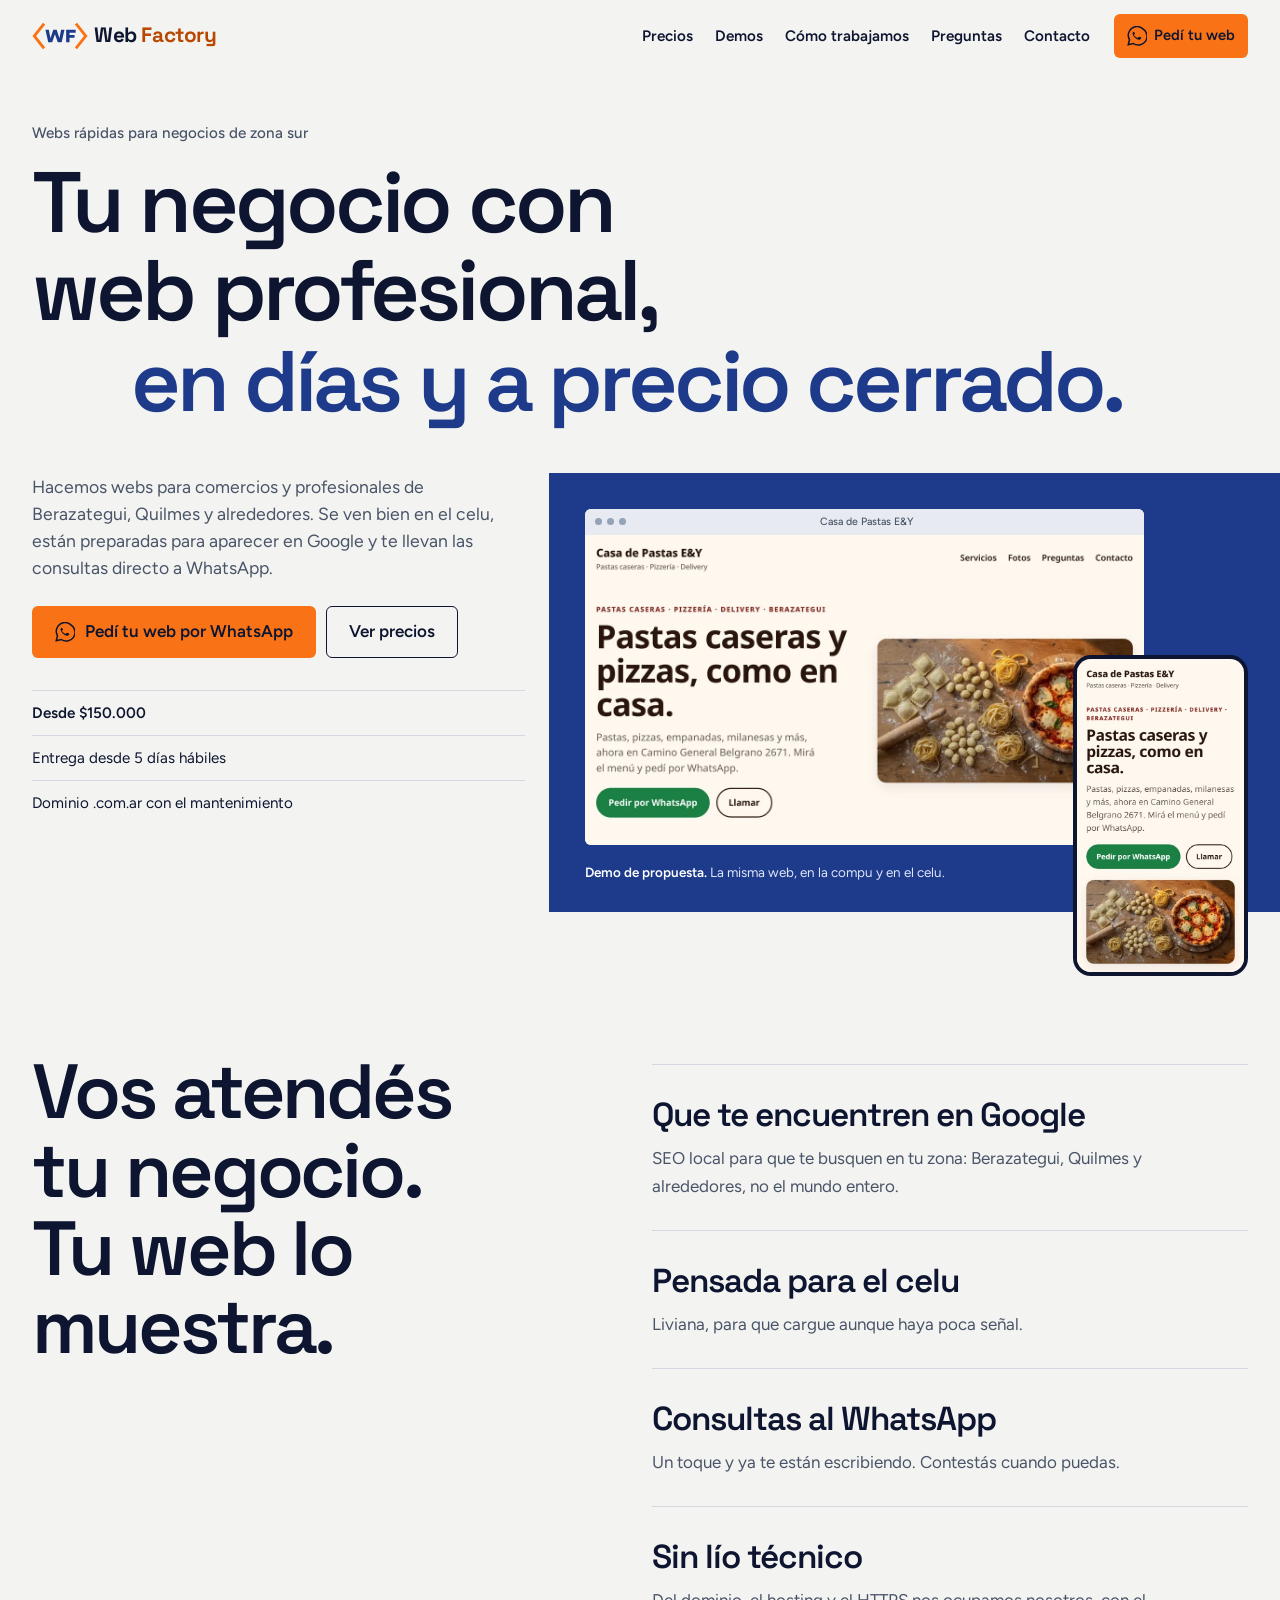
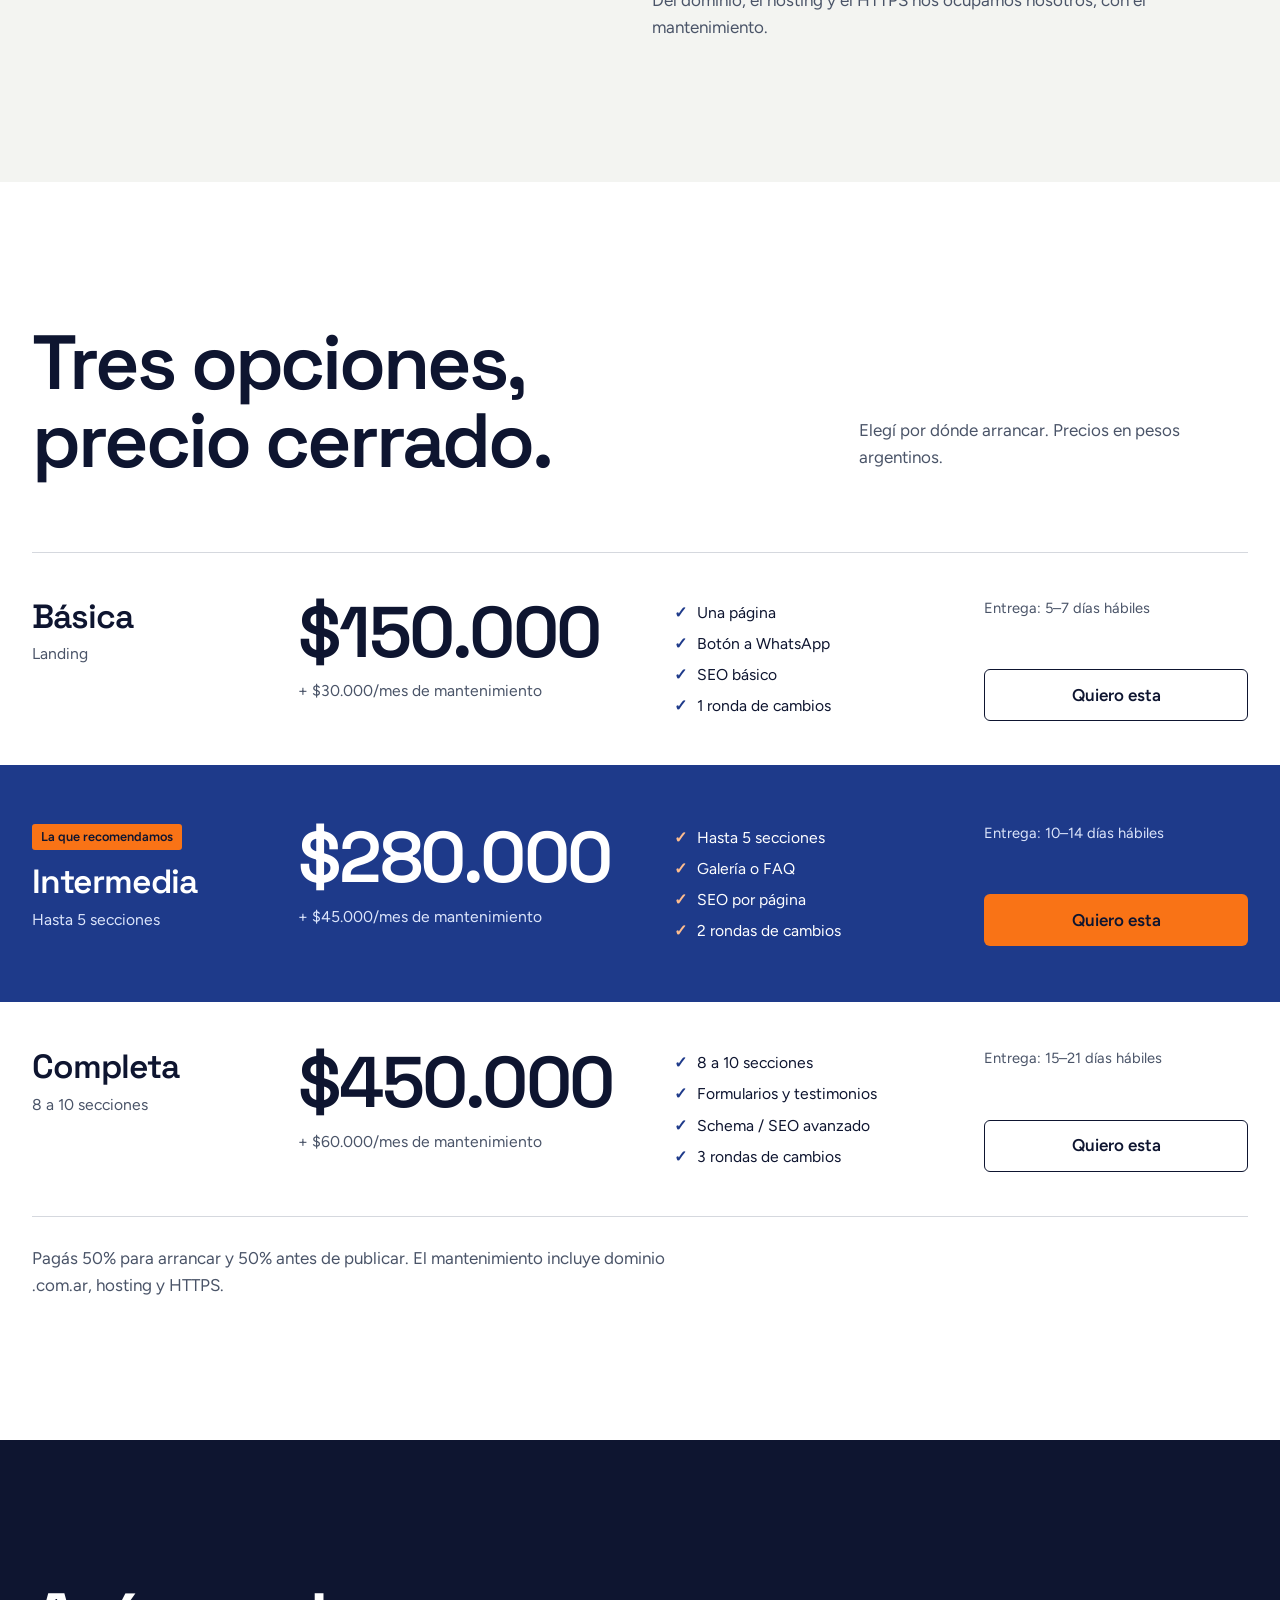
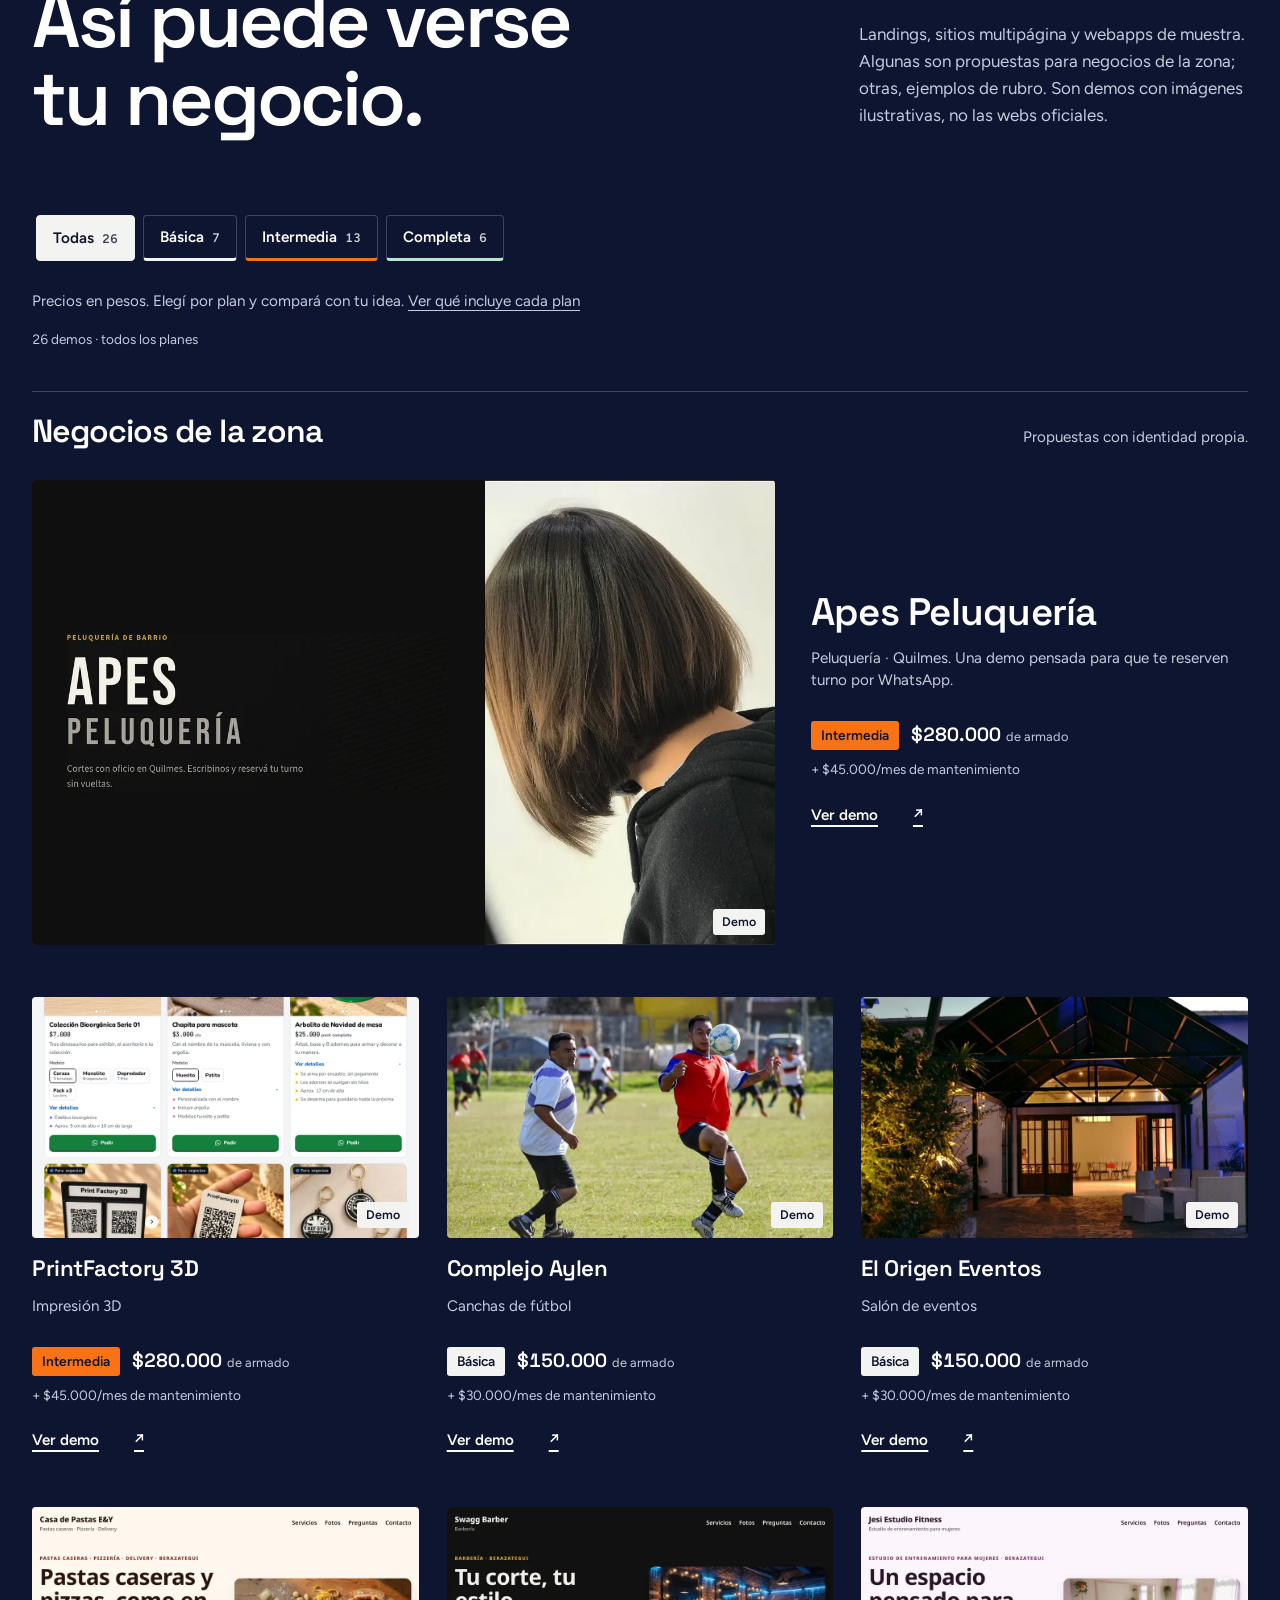
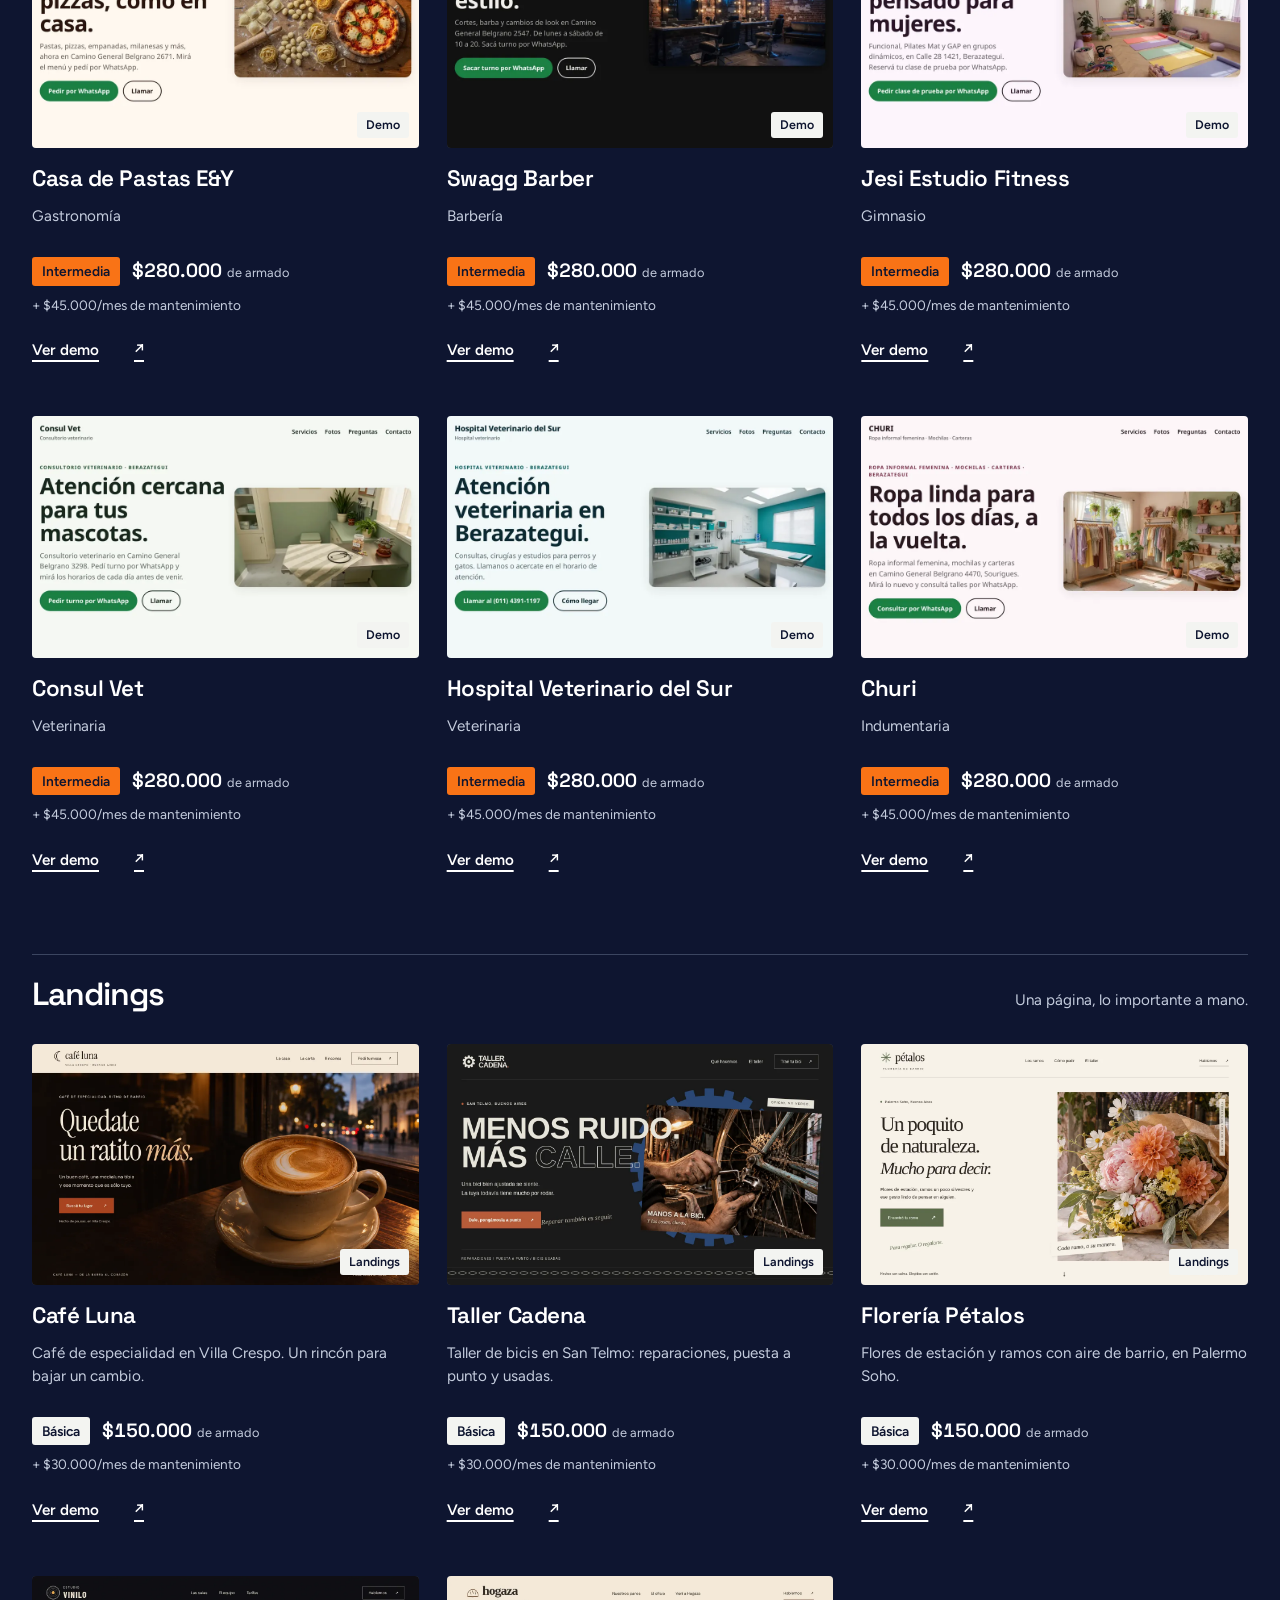
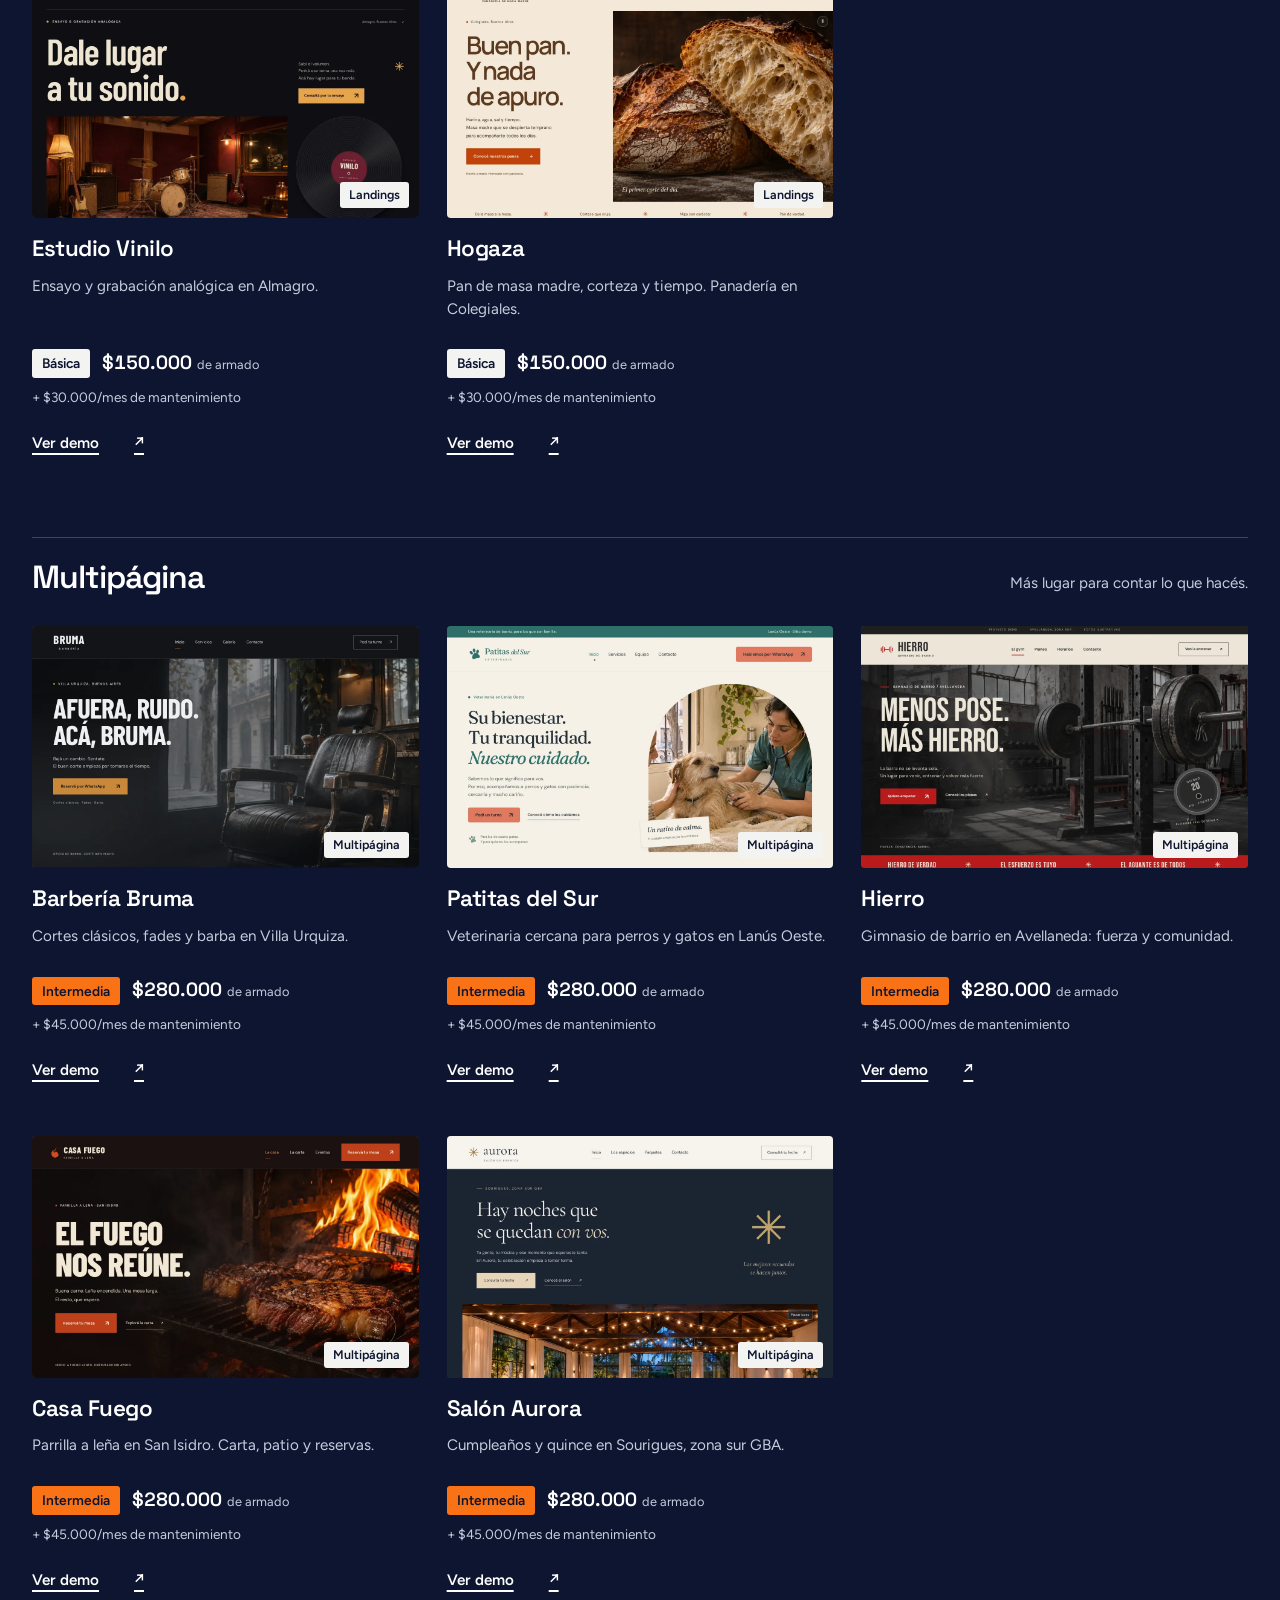
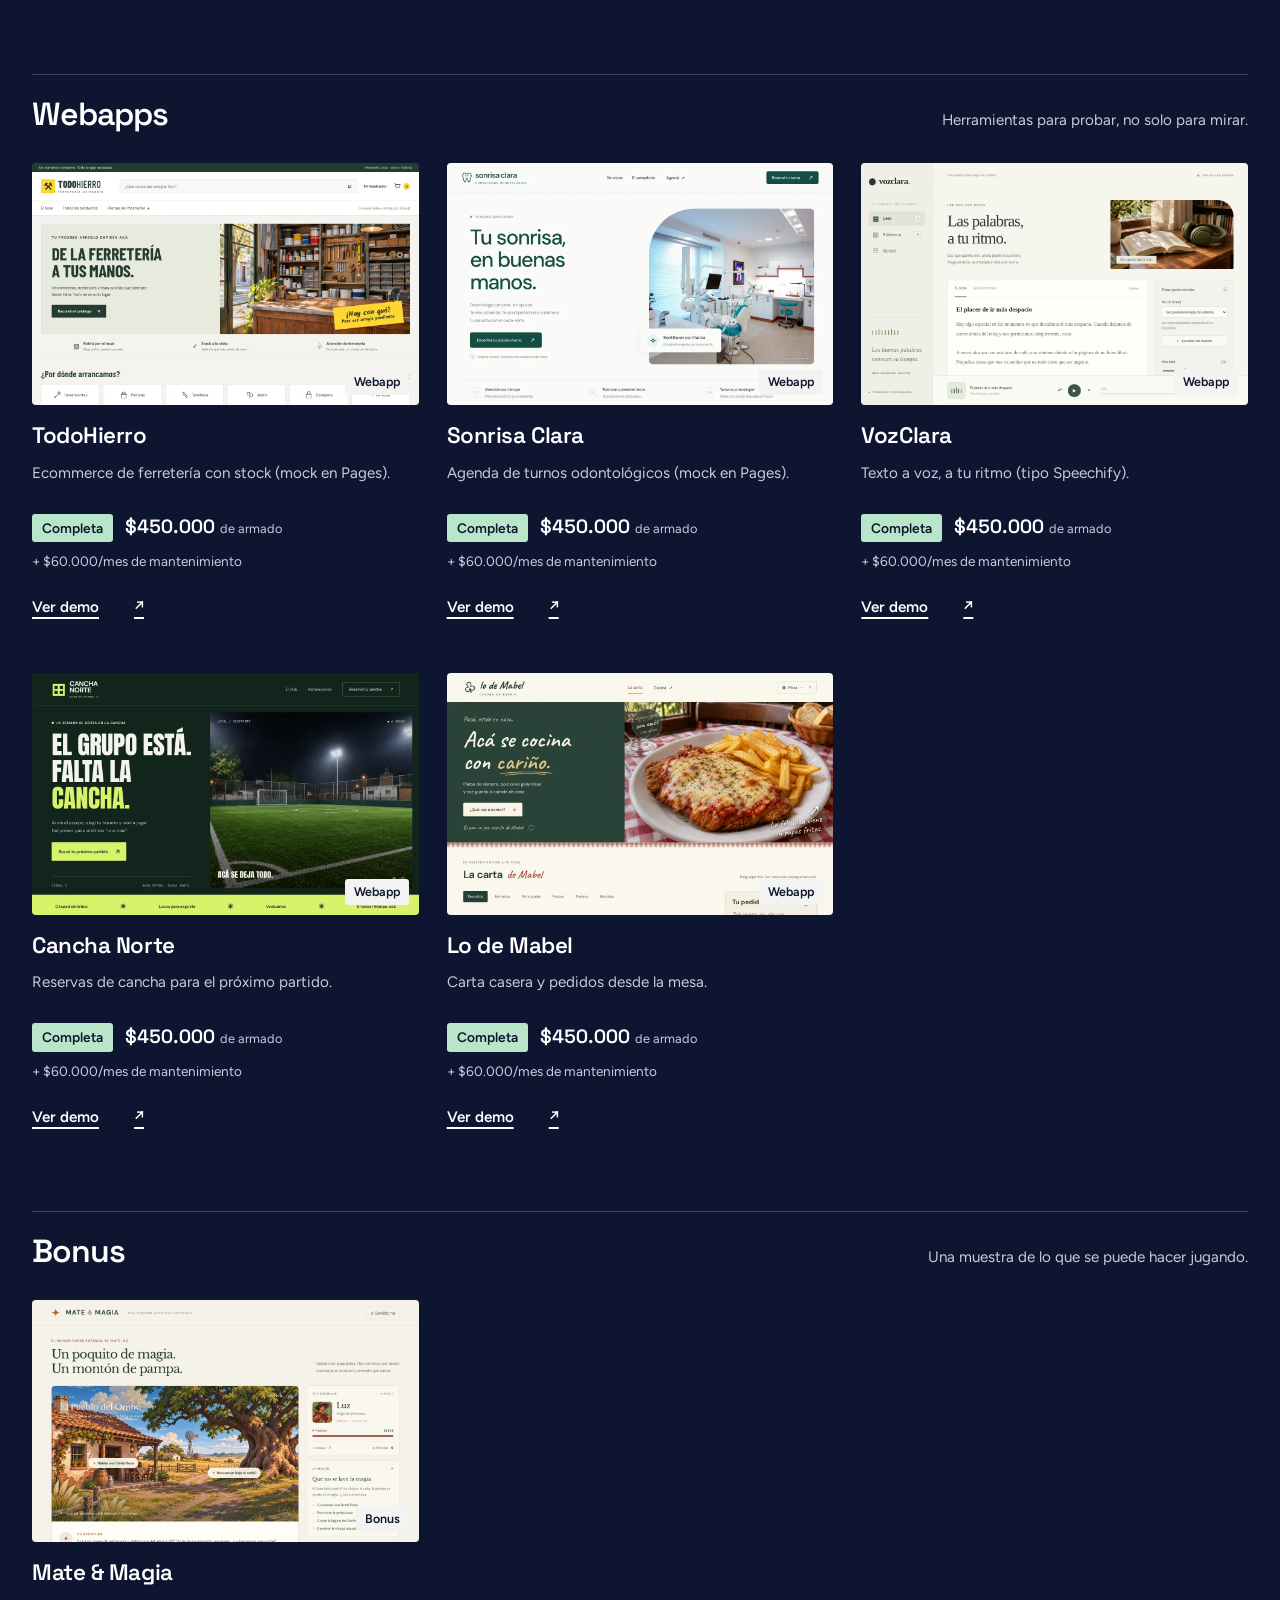
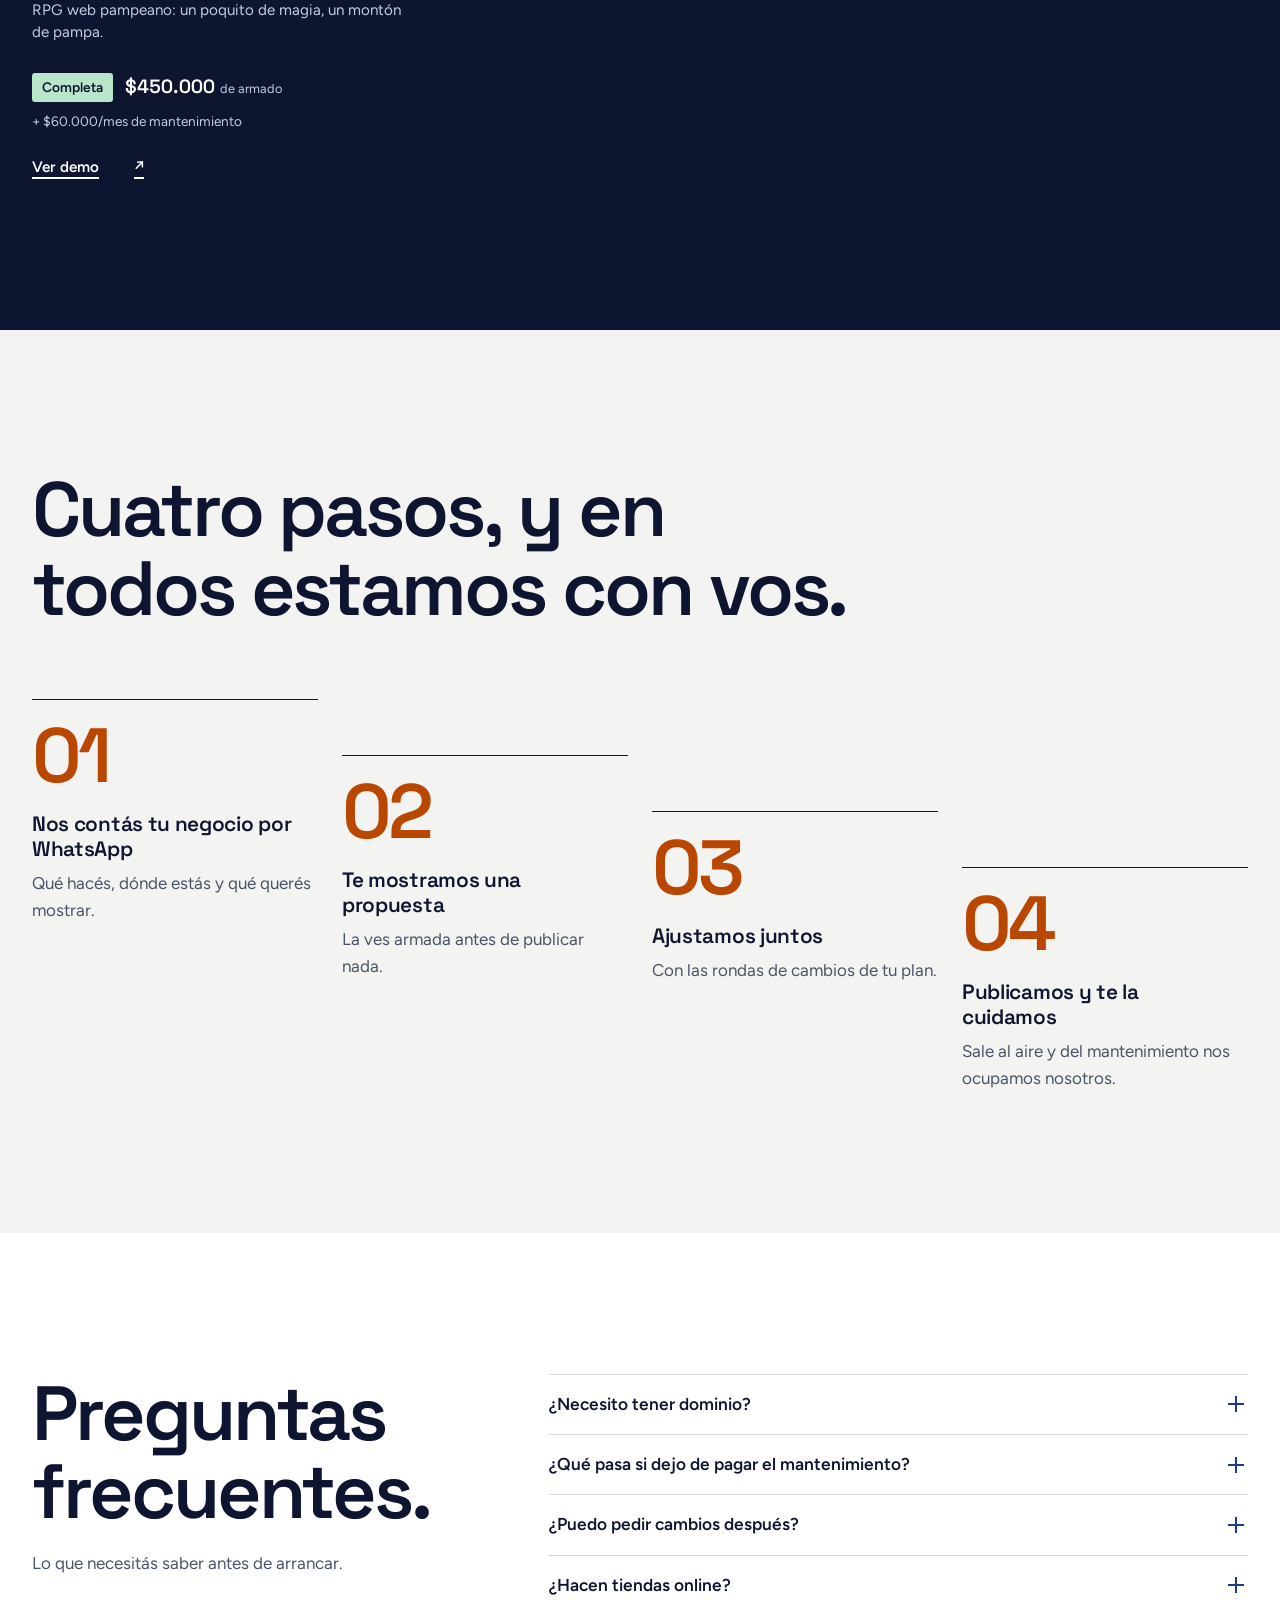
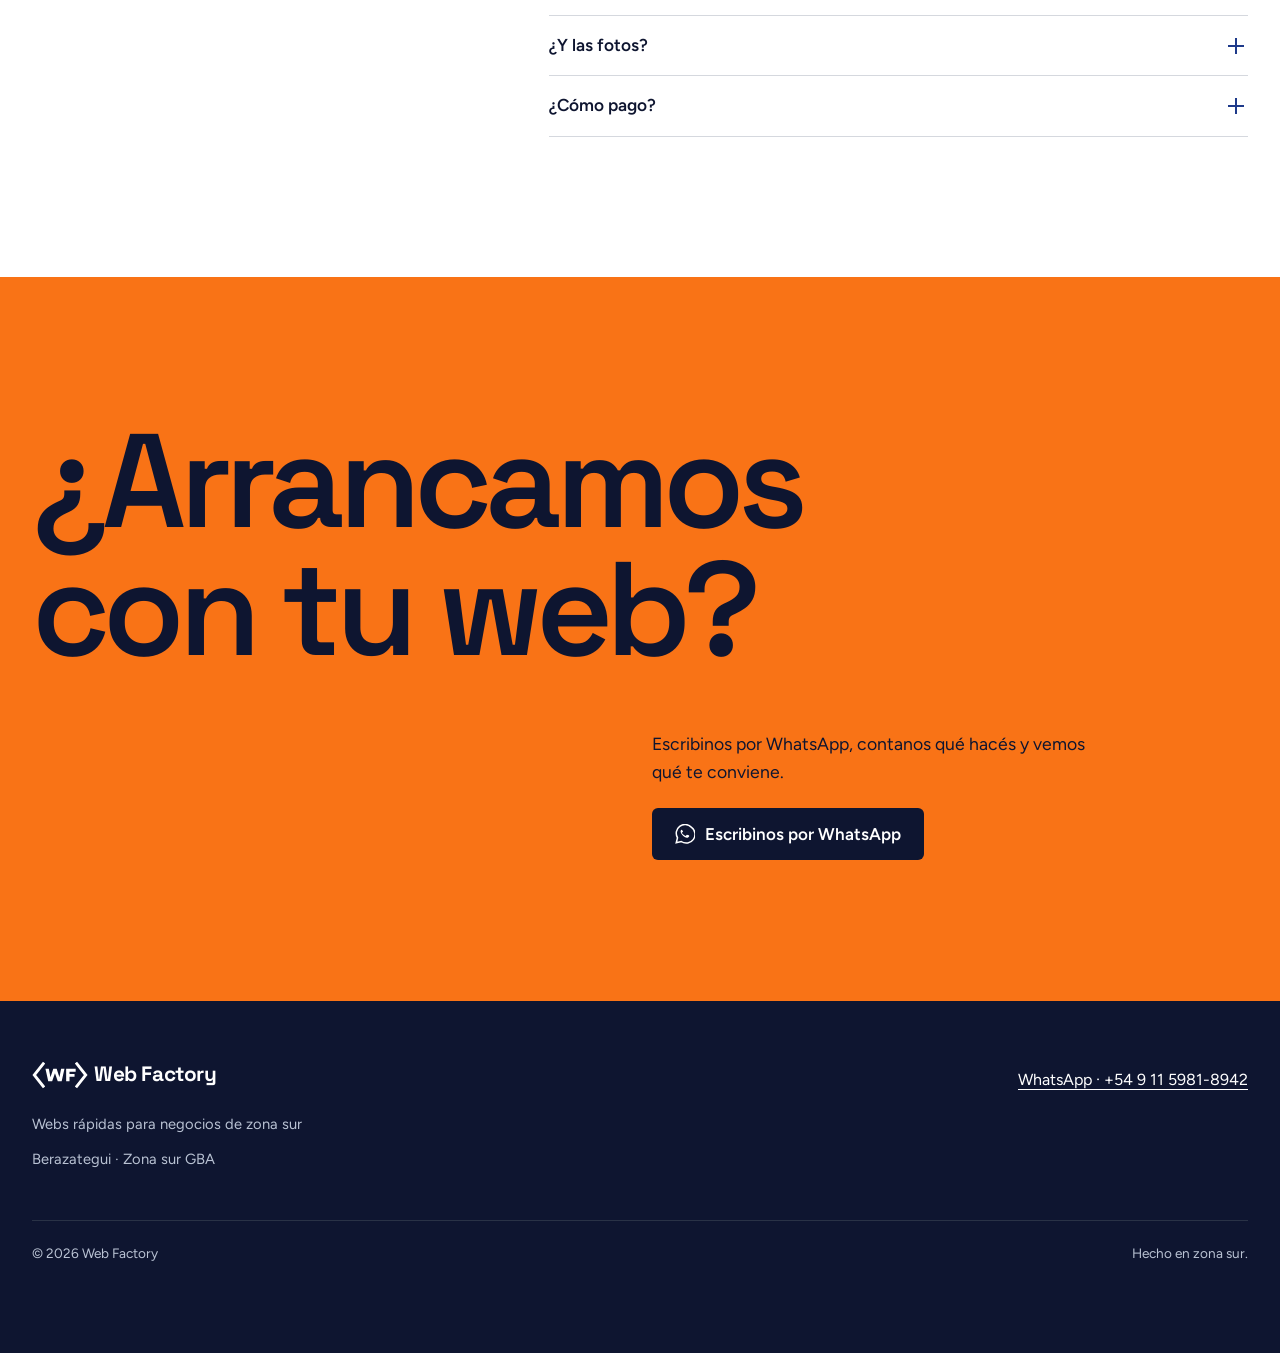
==== commit 9beb7a2d: "Gallery: mark Complejo Aylen and El Origen as Básica Clients landings priced at $150.000; allow per-" ====
--- a/index.html
+++ b/index.html
@@ -43,8 +43,8 @@
   <div class="demo-toolbar">
     <div class="demo-filters" role="group" aria-label="Filtrar demos por plan" hidden>
       <button type="button" class="plan-filter" data-filter="todas" aria-pressed="true">Todas <span>26</span></button>
-      <button type="button" class="plan-filter" data-filter="basica" aria-pressed="false">Básica <span>5</span></button>
-      <button type="button" class="plan-filter" data-filter="intermedia" aria-pressed="false">Intermedia <span>15</span></button>
+      <button type="button" class="plan-filter" data-filter="basica" aria-pressed="false">Básica <span>7</span></button>
+      <button type="button" class="plan-filter" data-filter="intermedia" aria-pressed="false">Intermedia <span>13</span></button>
       <button type="button" class="plan-filter" data-filter="completa" aria-pressed="false">Completa <span>6</span></button>
     </div>
     <p class="demo-plan-note">Precios en pesos. Elegí por plan y compará con tu idea. <a href="#precios">Ver qué incluye cada plan</a></p>
@@ -71,22 +71,22 @@
           <a href="https://printfactory3d.pages.dev/" target="_blank" rel="noopener" aria-label="Ver demo de PrintFactory 3D (abre en otra pestaña)">Ver demo <span aria-hidden="true">↗</span></a>
         </div>
       </article>
-      <article class="demo-card" data-plan="intermedia" data-demo="complejo-aylen-kit-demo">
+      <article class="demo-card" data-plan="basica" data-demo="complejo-aylen-kit-demo">
         <div class="demo-image"><span class="demo-tag">Demo</span><img src="img/demos/complejo-aylen.webp?v=2" alt="Portada de la demo de Complejo Aylen" width="960" height="600" loading="lazy" decoding="async"></div>
         <div class="demo-info">
           <h4>Complejo Aylen</h4>
           <p>Canchas de fútbol</p>
-          <div class="demo-plan"><span class="plan-badge plan-badge--intermedia">Intermedia</span><span class="demo-setup">$280.000 <small>de armado</small></span><span class="demo-maint">+ $45.000/mes de mantenimiento</span></div>
-          <a href="https://elulises15.github.io/demos-clientes/complejo-aylen-kit-demo/" target="_blank" rel="noopener" aria-label="Ver demo de Complejo Aylen (abre en otra pestaña)">Ver demo <span aria-hidden="true">↗</span></a>
-        </div>
-      </article>
-      <article class="demo-card" data-plan="intermedia" data-demo="el-origen-eventos-kit-demo">
+          <div class="demo-plan"><span class="plan-badge plan-badge--basica">Básica</span><span class="demo-setup">$150.000 <small>de armado</small></span><span class="demo-maint">+ $30.000/mes de mantenimiento</span></div>
+          <a href="https://complejoaylen.com.ar/" target="_blank" rel="noopener" aria-label="Ver demo de Complejo Aylen (abre en otra pestaña)">Ver demo <span aria-hidden="true">↗</span></a>
+        </div>
+      </article>
+      <article class="demo-card" data-plan="basica" data-demo="el-origen-eventos-kit-demo">
         <div class="demo-image"><span class="demo-tag">Demo</span><img src="img/demos/el-origen-eventos.webp?v=2" alt="Portada de la demo de El Origen Eventos" width="960" height="600" loading="lazy" decoding="async"></div>
         <div class="demo-info">
           <h4>El Origen Eventos</h4>
           <p>Salón de eventos</p>
-          <div class="demo-plan"><span class="plan-badge plan-badge--intermedia">Intermedia</span><span class="demo-setup">$280.000 <small>de armado</small></span><span class="demo-maint">+ $45.000/mes de mantenimiento</span></div>
-          <a href="https://elulises15.github.io/demos-clientes/el-origen-eventos-kit-demo/" target="_blank" rel="noopener" aria-label="Ver demo de El Origen Eventos (abre en otra pestaña)">Ver demo <span aria-hidden="true">↗</span></a>
+          <div class="demo-plan"><span class="plan-badge plan-badge--basica">Básica</span><span class="demo-setup">$150.000 <small>de armado</small></span><span class="demo-maint">+ $30.000/mes de mantenimiento</span></div>
+          <a href="https://elorigeneventos.com.ar/" target="_blank" rel="noopener" aria-label="Ver demo de El Origen Eventos (abre en otra pestaña)">Ver demo <span aria-hidden="true">↗</span></a>
         </div>
       </article>
       <article class="demo-card" data-plan="intermedia" data-demo="casa-de-pastas-ey">
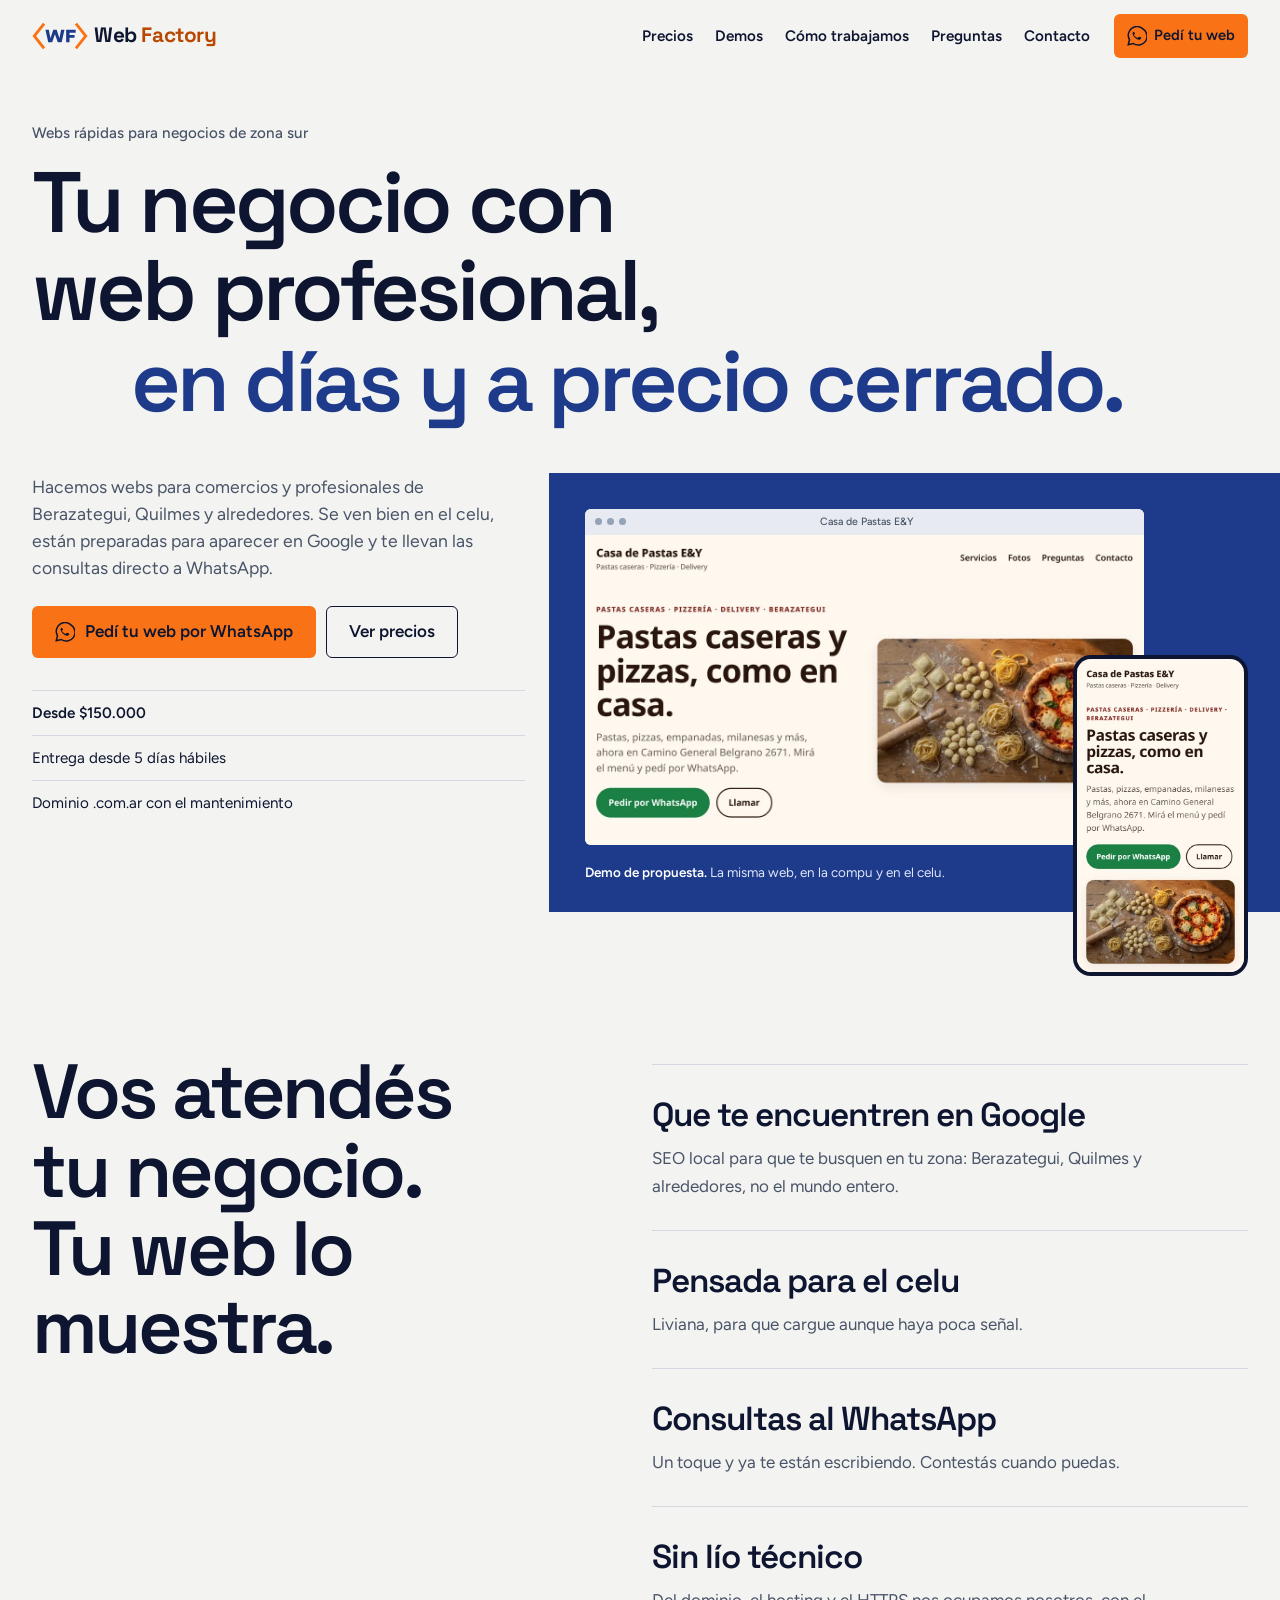
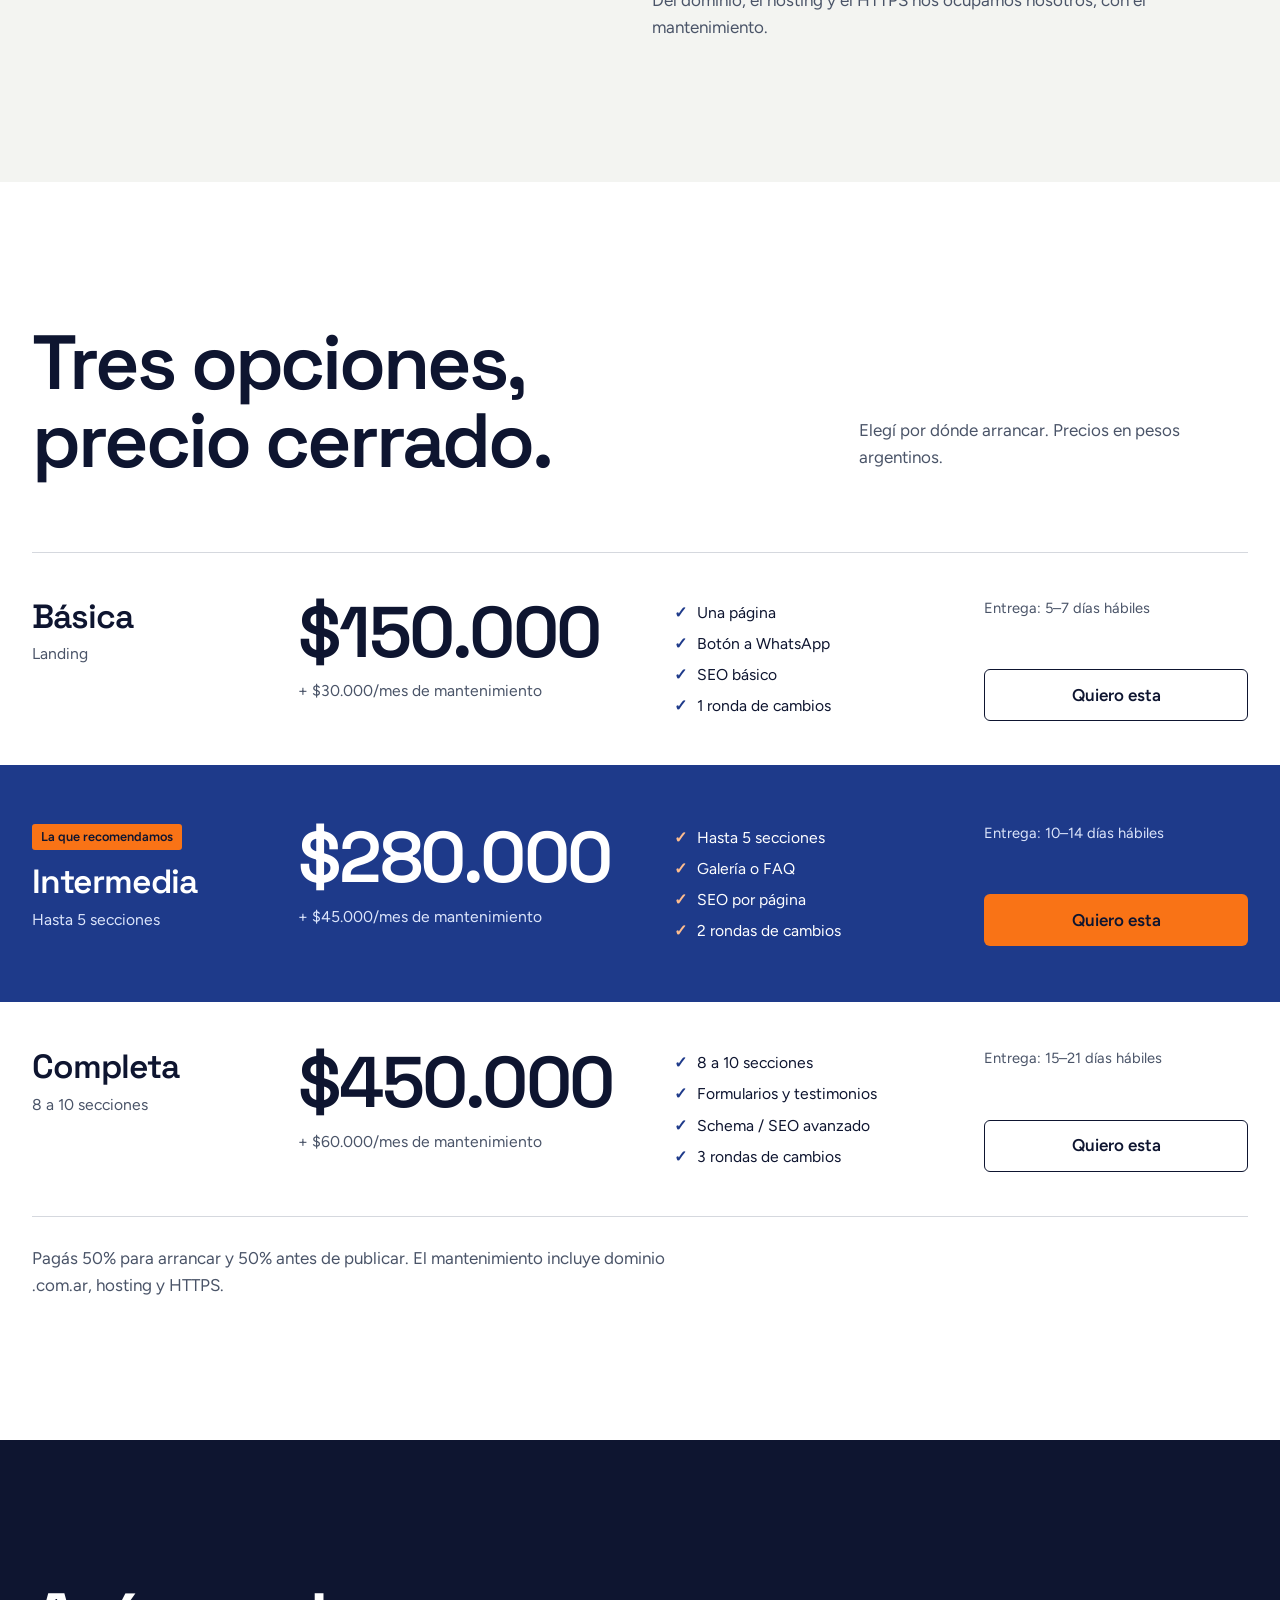
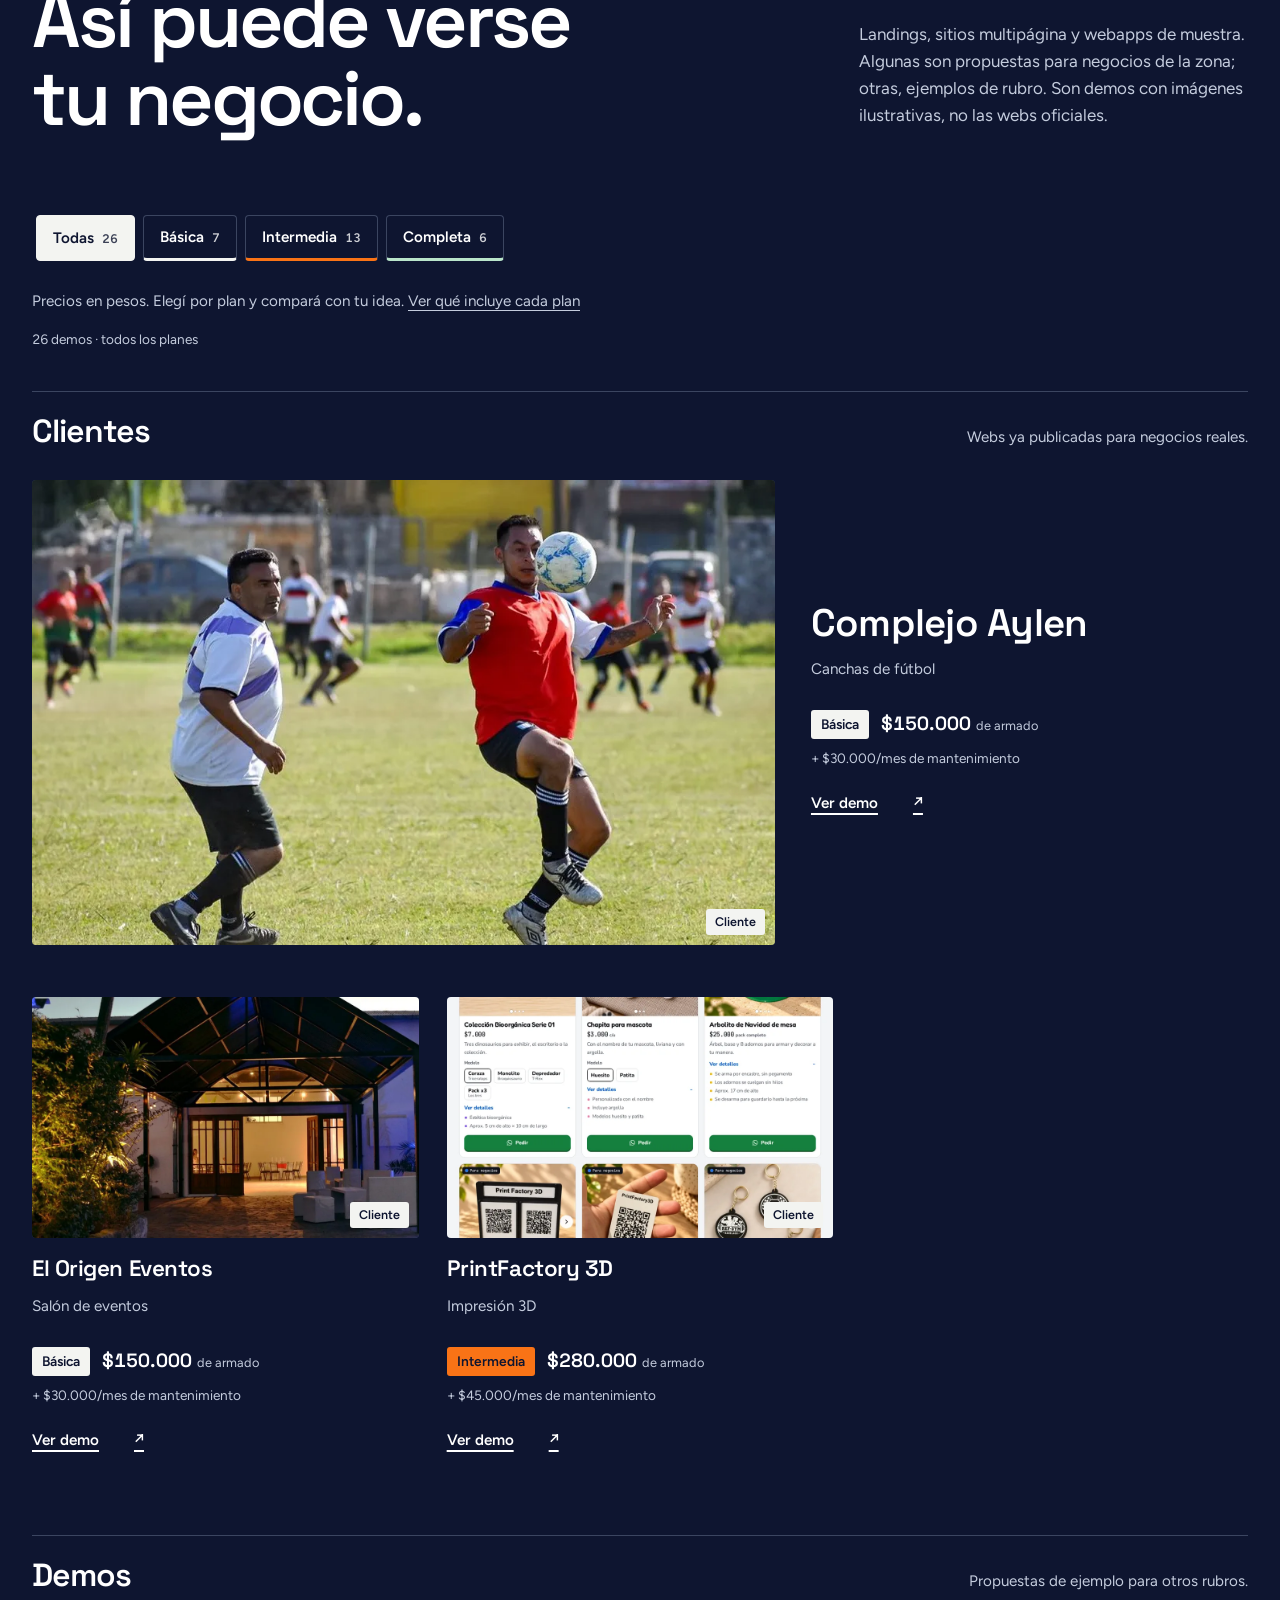
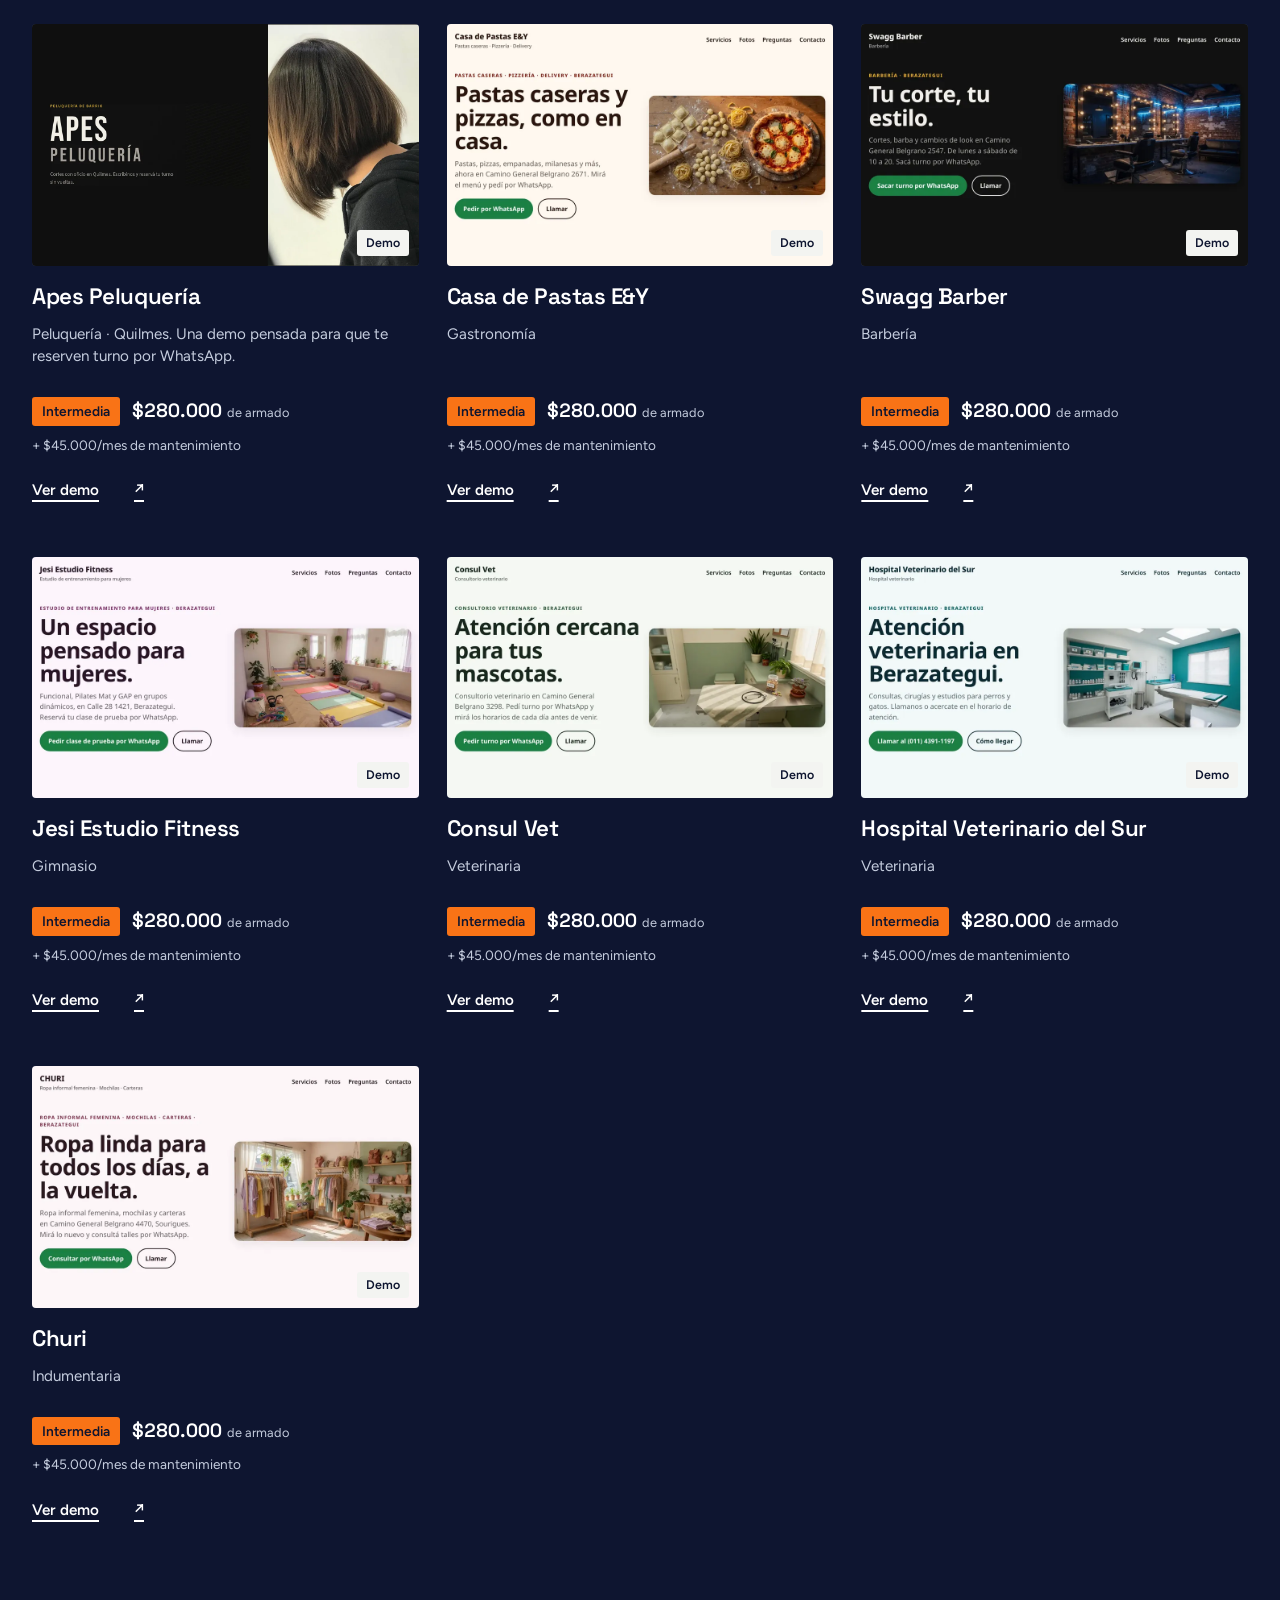
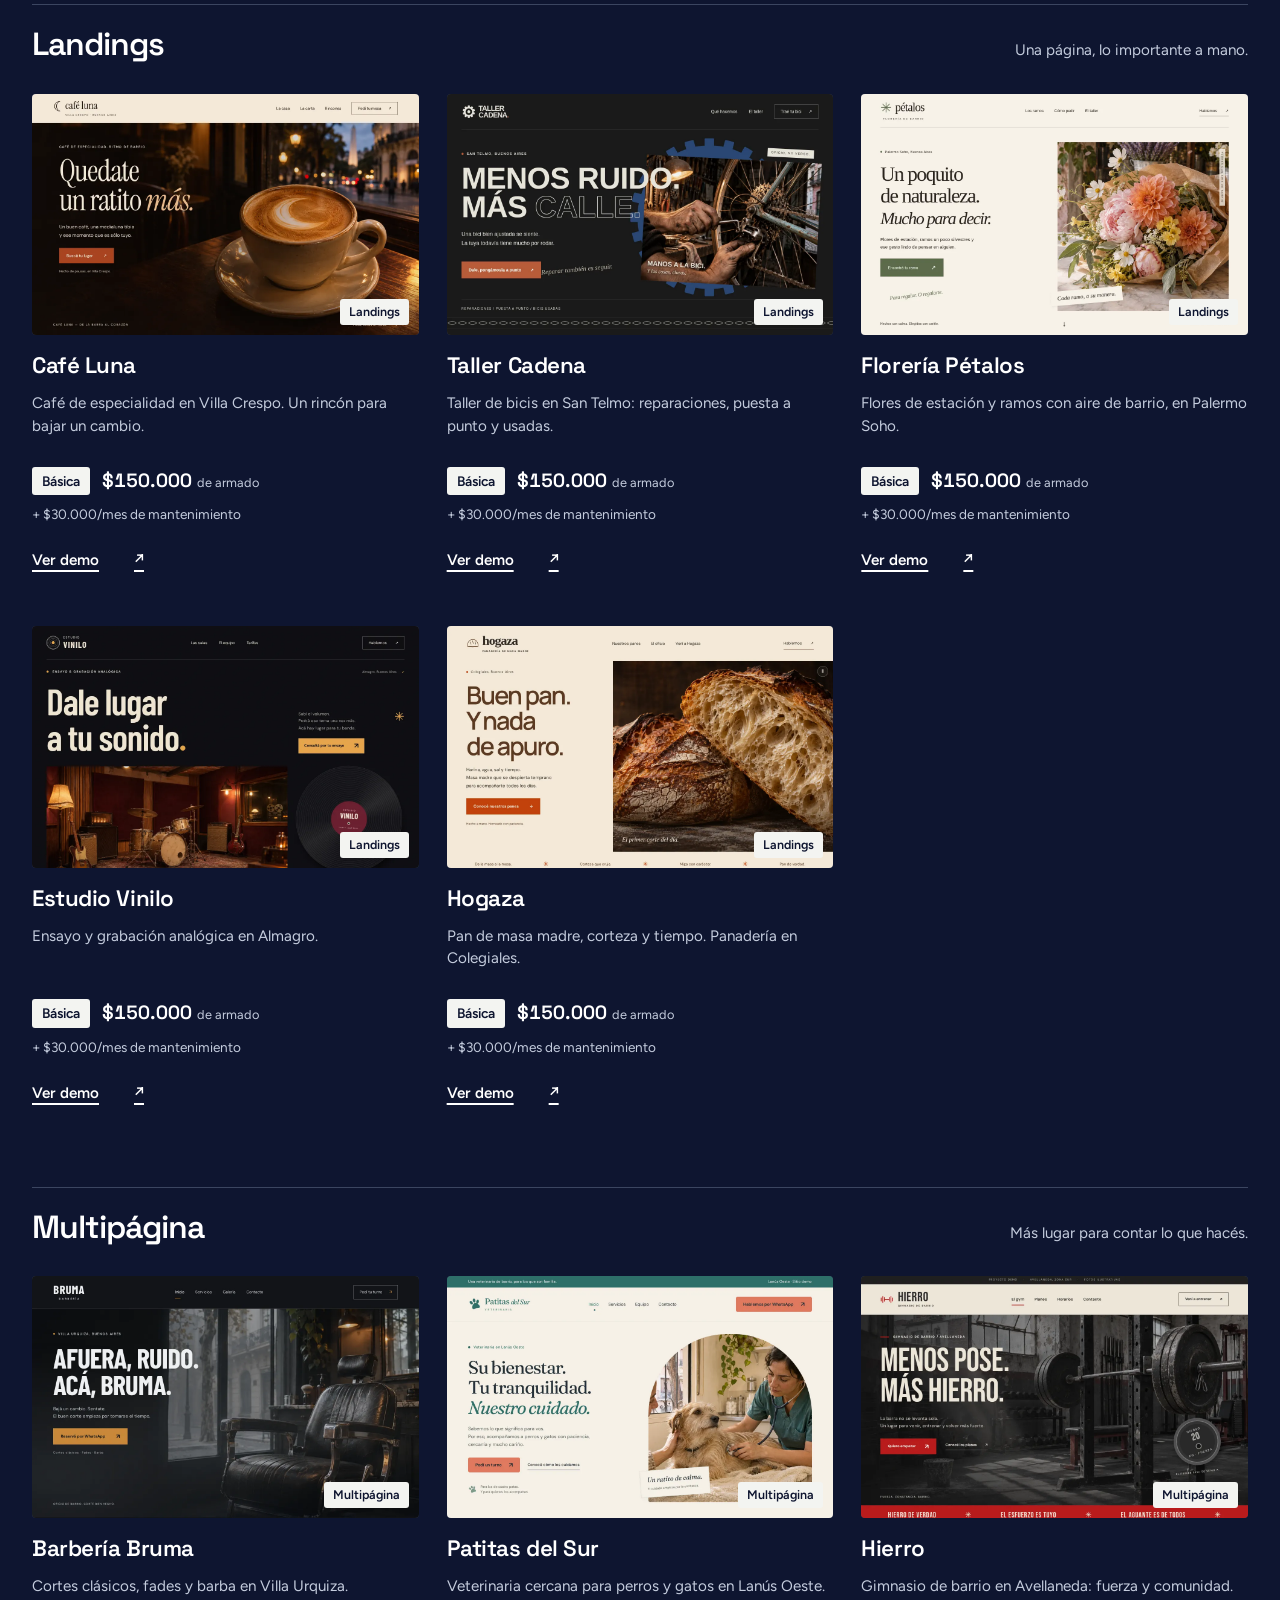
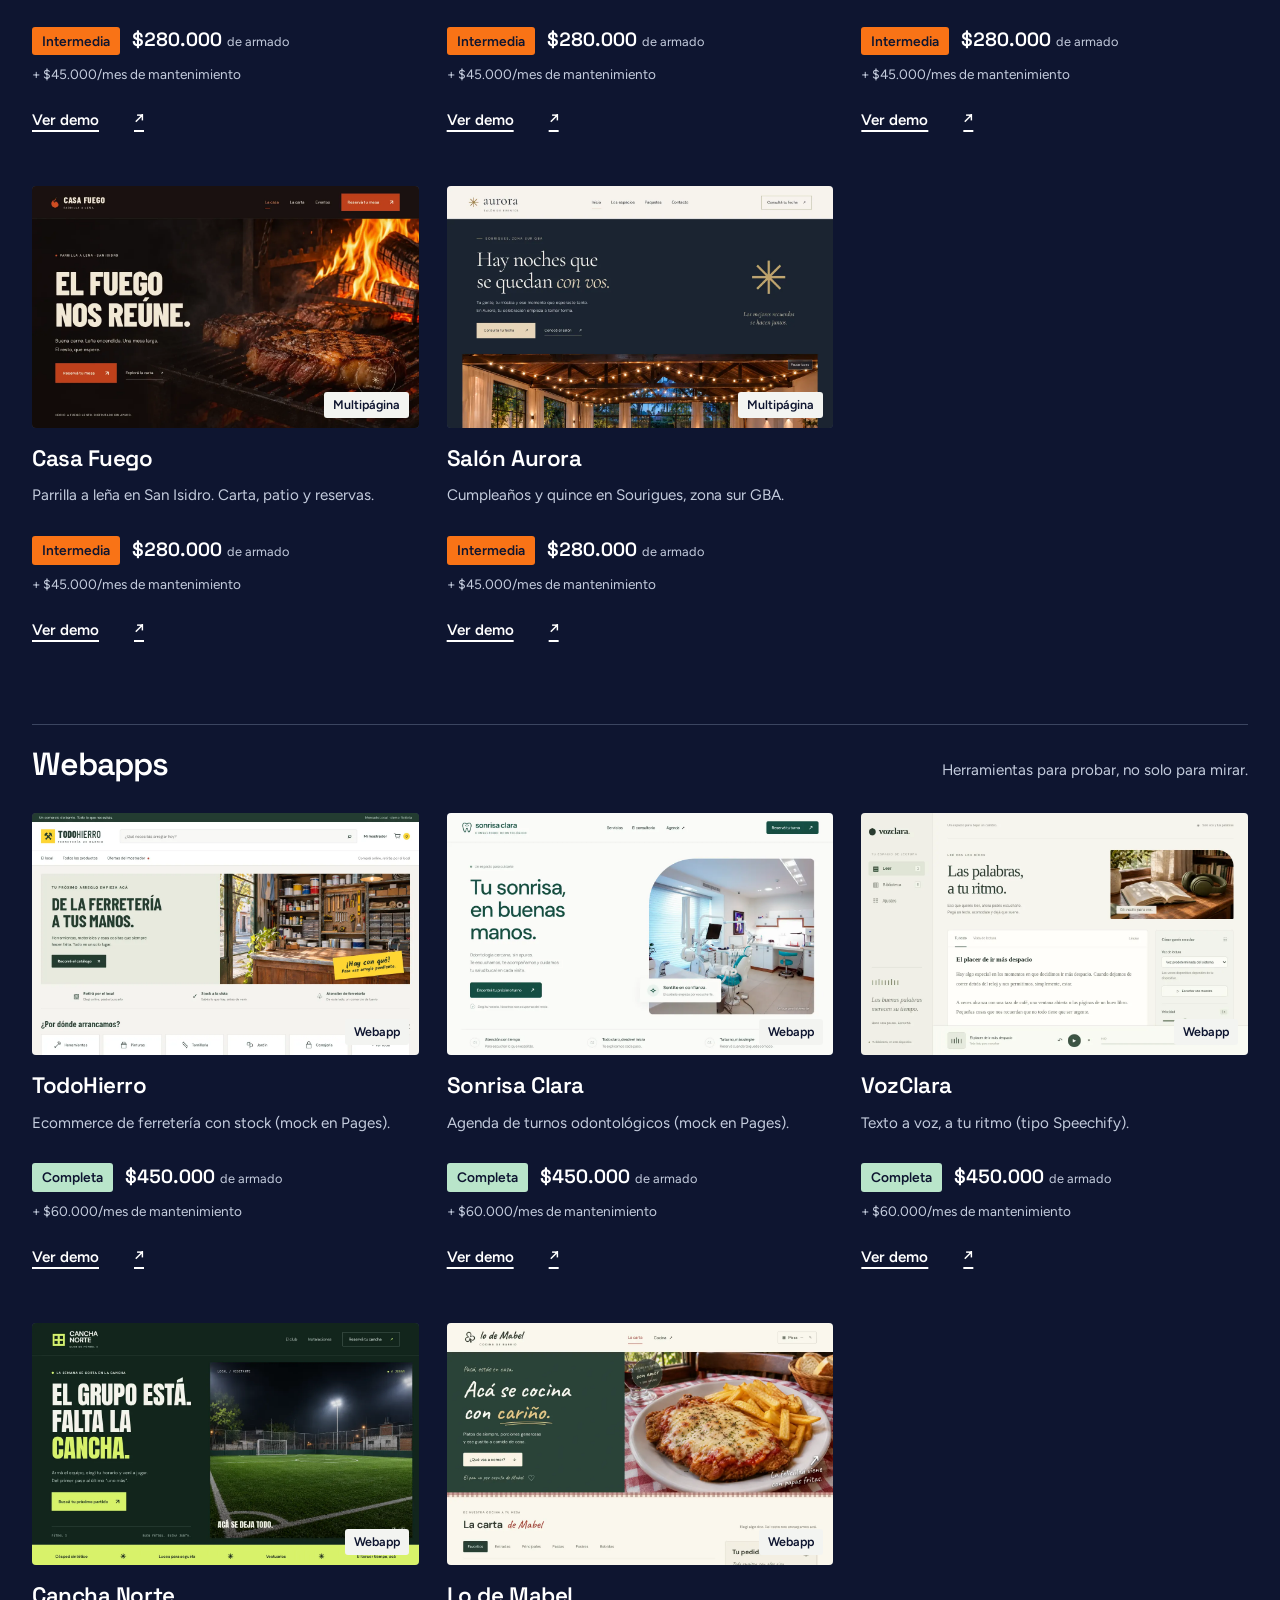
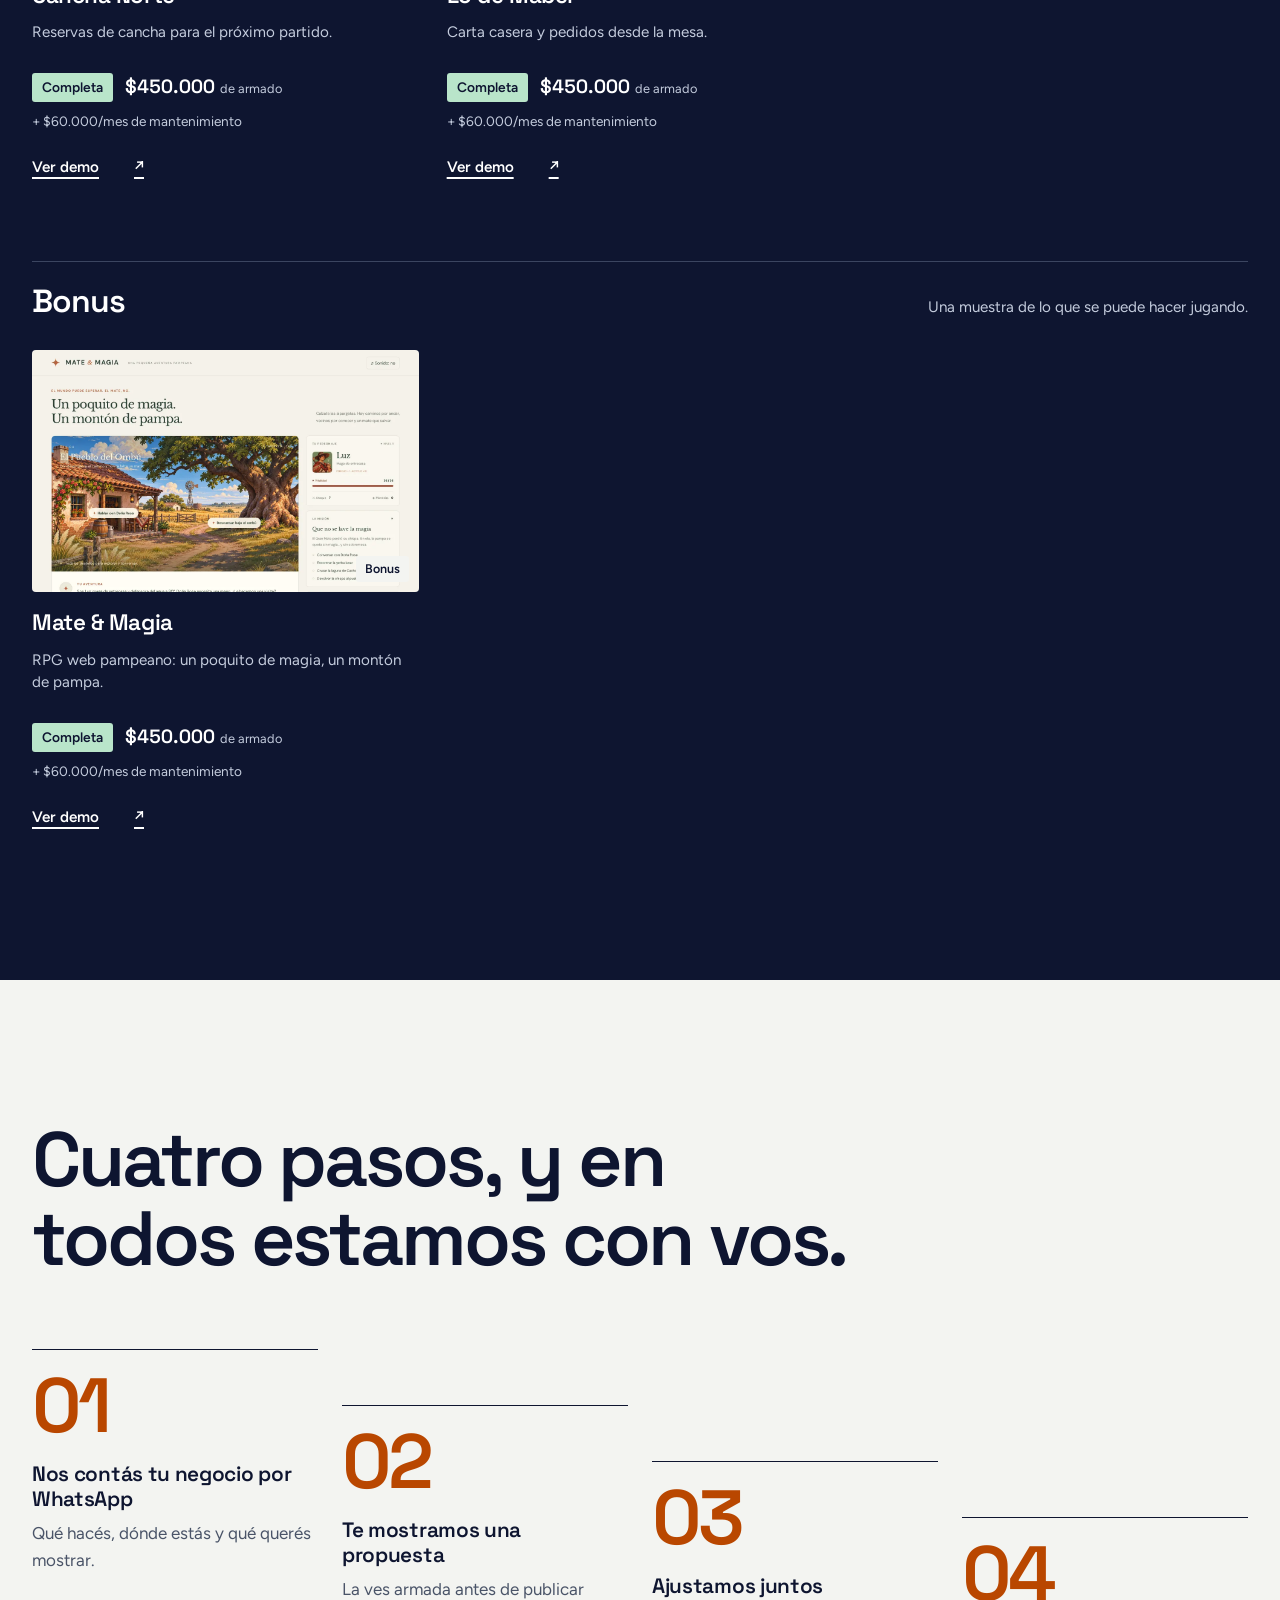
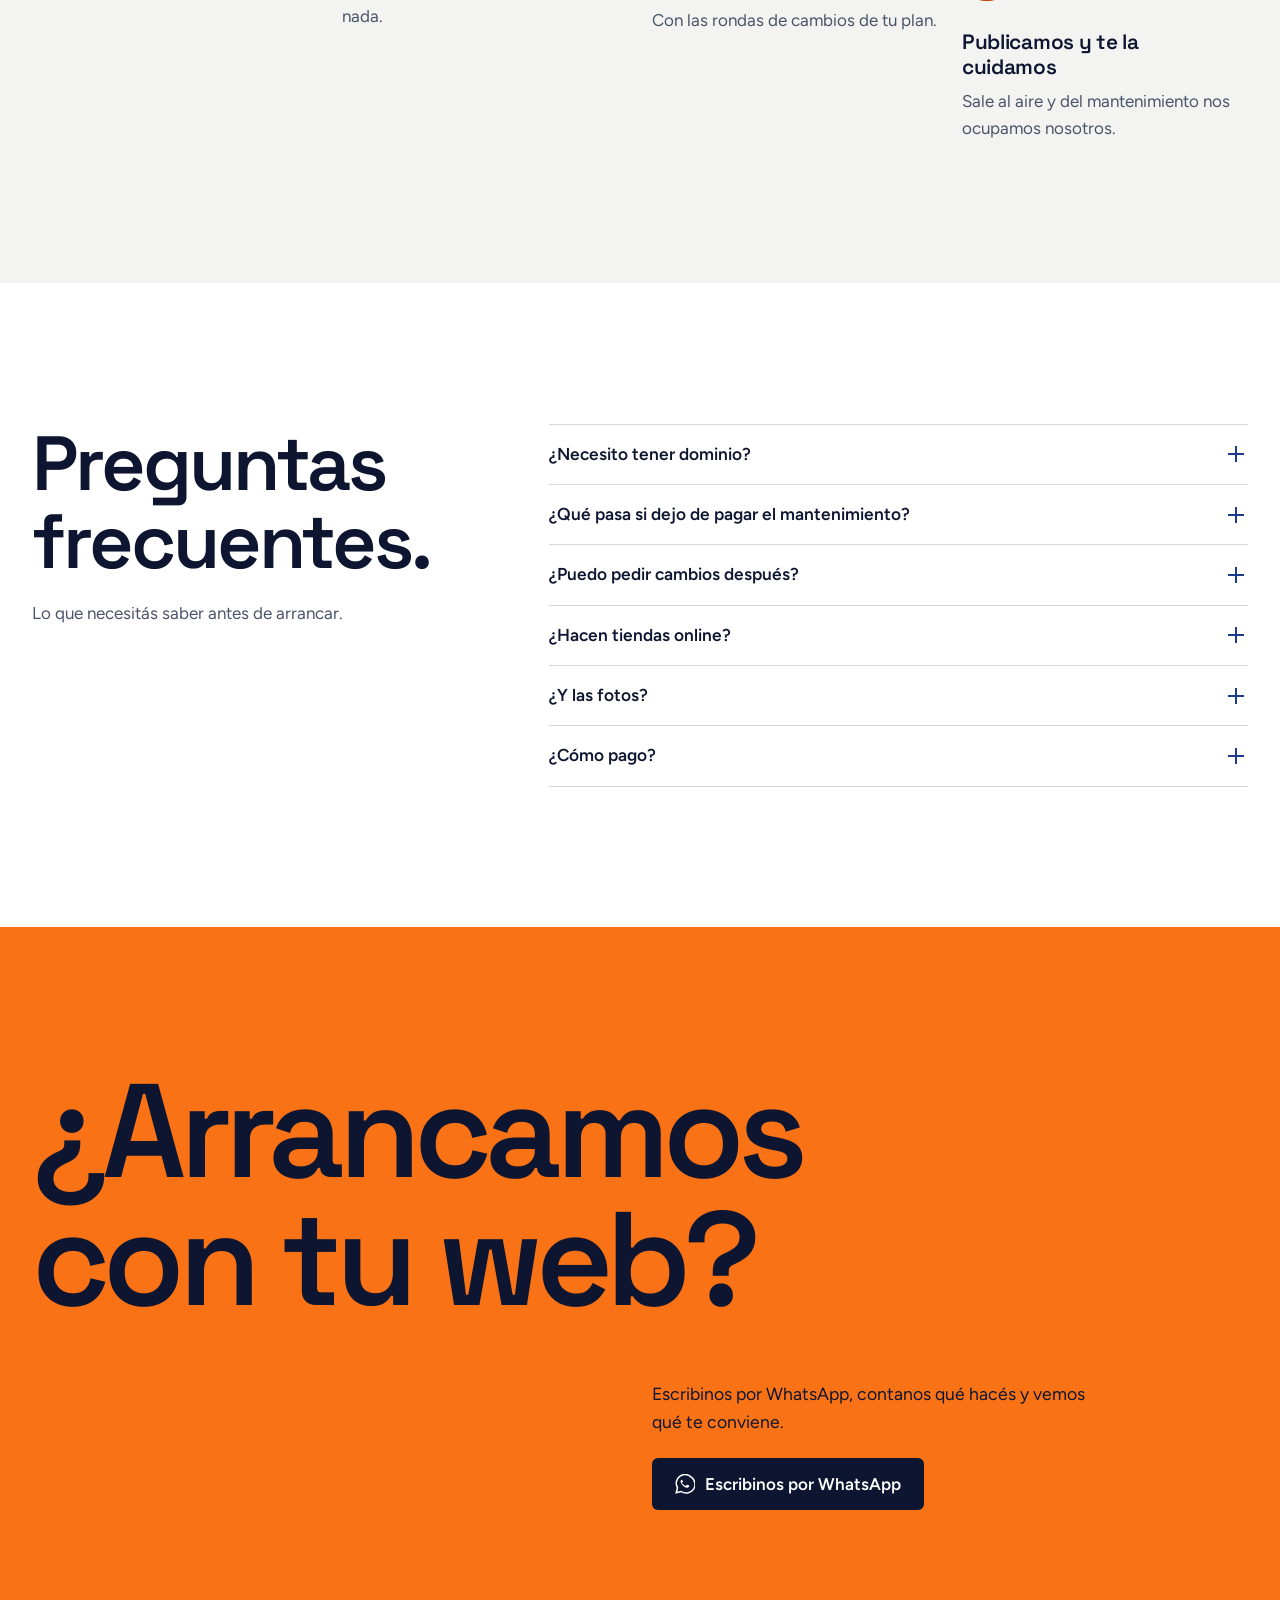
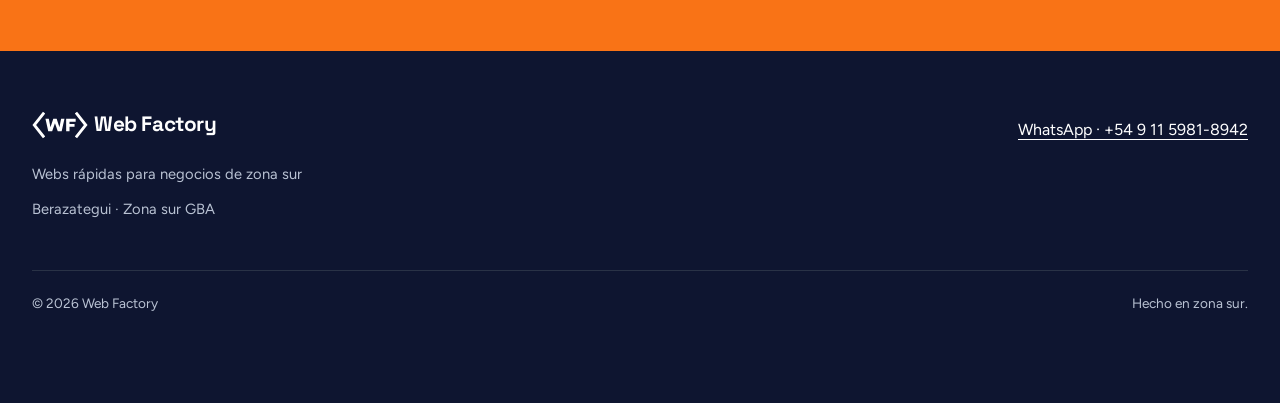
==== commit ed489458: "Gallery: separate Clientes (live sites) from Demos Aylen, El Origen and PrintFactory under Clientes;" ====
--- a/index.html
+++ b/index.html
@@ -51,10 +51,42 @@
     <p class="demo-results" role="status" aria-live="polite" aria-atomic="true">26 demos · todos los planes</p>
   </div>
   <section class="demo-cat" aria-labelledby="demo-category-0">
-    <div class="demo-cat-heading"><h3 class="demo-cat-title" id="demo-category-0">Negocios de la zona</h3><p>Propuestas con identidad propia.</p></div>
+    <div class="demo-cat-heading"><h3 class="demo-cat-title" id="demo-category-0">Clientes</h3><p>Webs ya publicadas para negocios reales.</p></div>
     <div class="demo-grid" id="demo-grid">
-      <article class="demo-card featured-demo" data-plan="intermedia" data-demo="apes-peluqueria">
-        <div class="demo-image"><span class="demo-tag">Demo</span><img src="img/demos/apes-peluqueria.webp?v=2" alt="Portada de la demo de Apes Peluquería" width="960" height="600" loading="lazy" decoding="async"></div>
+      <article class="demo-card featured-demo" data-plan="basica" data-demo="complejo-aylen-kit-demo">
+        <div class="demo-image"><span class="demo-tag">Cliente</span><img src="img/demos/complejo-aylen.webp?v=2" alt="Portada de la demo de Complejo Aylen" width="960" height="600" loading="lazy" decoding="async"></div>
+        <div class="demo-info">
+          <h4>Complejo Aylen</h4>
+          <p>Canchas de fútbol</p>
+          <div class="demo-plan"><span class="plan-badge plan-badge--basica">Básica</span><span class="demo-setup">$150.000 <small>de armado</small></span><span class="demo-maint">+ $30.000/mes de mantenimiento</span></div>
+          <a href="https://complejoaylen.com.ar/" target="_blank" rel="noopener" aria-label="Ver demo de Complejo Aylen (abre en otra pestaña)">Ver demo <span aria-hidden="true">↗</span></a>
+        </div>
+      </article>
+      <article class="demo-card" data-plan="basica" data-demo="el-origen-eventos-kit-demo">
+        <div class="demo-image"><span class="demo-tag">Cliente</span><img src="img/demos/el-origen-eventos.webp?v=2" alt="Portada de la demo de El Origen Eventos" width="960" height="600" loading="lazy" decoding="async"></div>
+        <div class="demo-info">
+          <h4>El Origen Eventos</h4>
+          <p>Salón de eventos</p>
+          <div class="demo-plan"><span class="plan-badge plan-badge--basica">Básica</span><span class="demo-setup">$150.000 <small>de armado</small></span><span class="demo-maint">+ $30.000/mes de mantenimiento</span></div>
+          <a href="https://elorigeneventos.com.ar/" target="_blank" rel="noopener" aria-label="Ver demo de El Origen Eventos (abre en otra pestaña)">Ver demo <span aria-hidden="true">↗</span></a>
+        </div>
+      </article>
+      <article class="demo-card" data-plan="intermedia" data-demo="printfactory3d">
+        <div class="demo-image"><span class="demo-tag">Cliente</span><img src="img/demos/printfactory3d.webp?v=2" alt="Portada de la demo de PrintFactory 3D" width="960" height="600" loading="lazy" decoding="async"></div>
+        <div class="demo-info">
+          <h4>PrintFactory 3D</h4>
+          <p>Impresión 3D</p>
+          <div class="demo-plan"><span class="plan-badge plan-badge--intermedia">Intermedia</span><span class="demo-setup">$280.000 <small>de armado</small></span><span class="demo-maint">+ $45.000/mes de mantenimiento</span></div>
+          <a href="https://printfactory3d.pages.dev/" target="_blank" rel="noopener" aria-label="Ver demo de PrintFactory 3D (abre en otra pestaña)">Ver demo <span aria-hidden="true">↗</span></a>
+        </div>
+      </article>
+    </div>
+  </section>
+  <section class="demo-cat" aria-labelledby="demo-category-1">
+    <div class="demo-cat-heading"><h3 class="demo-cat-title" id="demo-category-1">Demos</h3><p>Propuestas de ejemplo para otros rubros.</p></div>
+    <div class="demo-grid demo-grid--cat">
+      <article class="demo-card" data-plan="intermedia" data-demo="apes-peluqueria">
+        <div class="demo-image"><span class="demo-tag">Demo</span><img src="img/demos/apes-peluqueria.webp?v=1" alt="Portada de la demo de Apes Peluquería" width="960" height="600" loading="lazy" decoding="async"></div>
         <div class="demo-info">
           <h4>Apes Peluquería</h4>
           <p>Peluquería · Quilmes. Una demo pensada para que te reserven turno por WhatsApp.</p>
@@ -62,35 +94,8 @@
           <a href="https://apes-peluqueria.pages.dev/" target="_blank" rel="noopener" aria-label="Ver demo de Apes Peluquería (abre en otra pestaña)">Ver demo <span aria-hidden="true">↗</span></a>
         </div>
       </article>
-      <article class="demo-card" data-plan="intermedia" data-demo="printfactory3d">
-        <div class="demo-image"><span class="demo-tag">Demo</span><img src="img/demos/printfactory3d.webp?v=2" alt="Portada de la demo de PrintFactory 3D" width="960" height="600" loading="lazy" decoding="async"></div>
-        <div class="demo-info">
-          <h4>PrintFactory 3D</h4>
-          <p>Impresión 3D</p>
-          <div class="demo-plan"><span class="plan-badge plan-badge--intermedia">Intermedia</span><span class="demo-setup">$280.000 <small>de armado</small></span><span class="demo-maint">+ $45.000/mes de mantenimiento</span></div>
-          <a href="https://printfactory3d.pages.dev/" target="_blank" rel="noopener" aria-label="Ver demo de PrintFactory 3D (abre en otra pestaña)">Ver demo <span aria-hidden="true">↗</span></a>
-        </div>
-      </article>
-      <article class="demo-card" data-plan="basica" data-demo="complejo-aylen-kit-demo">
-        <div class="demo-image"><span class="demo-tag">Demo</span><img src="img/demos/complejo-aylen.webp?v=2" alt="Portada de la demo de Complejo Aylen" width="960" height="600" loading="lazy" decoding="async"></div>
-        <div class="demo-info">
-          <h4>Complejo Aylen</h4>
-          <p>Canchas de fútbol</p>
-          <div class="demo-plan"><span class="plan-badge plan-badge--basica">Básica</span><span class="demo-setup">$150.000 <small>de armado</small></span><span class="demo-maint">+ $30.000/mes de mantenimiento</span></div>
-          <a href="https://complejoaylen.com.ar/" target="_blank" rel="noopener" aria-label="Ver demo de Complejo Aylen (abre en otra pestaña)">Ver demo <span aria-hidden="true">↗</span></a>
-        </div>
-      </article>
-      <article class="demo-card" data-plan="basica" data-demo="el-origen-eventos-kit-demo">
-        <div class="demo-image"><span class="demo-tag">Demo</span><img src="img/demos/el-origen-eventos.webp?v=2" alt="Portada de la demo de El Origen Eventos" width="960" height="600" loading="lazy" decoding="async"></div>
-        <div class="demo-info">
-          <h4>El Origen Eventos</h4>
-          <p>Salón de eventos</p>
-          <div class="demo-plan"><span class="plan-badge plan-badge--basica">Básica</span><span class="demo-setup">$150.000 <small>de armado</small></span><span class="demo-maint">+ $30.000/mes de mantenimiento</span></div>
-          <a href="https://elorigeneventos.com.ar/" target="_blank" rel="noopener" aria-label="Ver demo de El Origen Eventos (abre en otra pestaña)">Ver demo <span aria-hidden="true">↗</span></a>
-        </div>
-      </article>
       <article class="demo-card" data-plan="intermedia" data-demo="casa-de-pastas-ey">
-        <div class="demo-image"><span class="demo-tag">Demo</span><img src="img/demos/casa-de-pastas-ey.webp?v=2" alt="Portada de la demo de Casa de Pastas E&amp;Y" width="960" height="600" loading="lazy" decoding="async"></div>
+        <div class="demo-image"><span class="demo-tag">Demo</span><img src="img/demos/casa-de-pastas-ey.webp?v=1" alt="Portada de la demo de Casa de Pastas E&amp;Y" width="960" height="600" loading="lazy" decoding="async"></div>
         <div class="demo-info">
           <h4>Casa de Pastas E&amp;Y</h4>
           <p>Gastronomía</p>
@@ -99,7 +104,7 @@
         </div>
       </article>
       <article class="demo-card" data-plan="intermedia" data-demo="swagg-barber">
-        <div class="demo-image"><span class="demo-tag">Demo</span><img src="img/demos/swagg-barber.webp?v=2" alt="Portada de la demo de Swagg Barber" width="960" height="600" loading="lazy" decoding="async"></div>
+        <div class="demo-image"><span class="demo-tag">Demo</span><img src="img/demos/swagg-barber.webp?v=1" alt="Portada de la demo de Swagg Barber" width="960" height="600" loading="lazy" decoding="async"></div>
         <div class="demo-info">
           <h4>Swagg Barber</h4>
           <p>Barbería</p>
@@ -108,7 +113,7 @@
         </div>
       </article>
       <article class="demo-card" data-plan="intermedia" data-demo="jesi-estudio-fitness">
-        <div class="demo-image"><span class="demo-tag">Demo</span><img src="img/demos/jesi-estudio-fitness.webp?v=2" alt="Portada de la demo de Jesi Estudio Fitness" width="960" height="600" loading="lazy" decoding="async"></div>
+        <div class="demo-image"><span class="demo-tag">Demo</span><img src="img/demos/jesi-estudio-fitness.webp?v=1" alt="Portada de la demo de Jesi Estudio Fitness" width="960" height="600" loading="lazy" decoding="async"></div>
         <div class="demo-info">
           <h4>Jesi Estudio Fitness</h4>
           <p>Gimnasio</p>
@@ -117,7 +122,7 @@
         </div>
       </article>
       <article class="demo-card" data-plan="intermedia" data-demo="consul-vet">
-        <div class="demo-image"><span class="demo-tag">Demo</span><img src="img/demos/consul-vet.webp?v=2" alt="Portada de la demo de Consul Vet" width="960" height="600" loading="lazy" decoding="async"></div>
+        <div class="demo-image"><span class="demo-tag">Demo</span><img src="img/demos/consul-vet.webp?v=1" alt="Portada de la demo de Consul Vet" width="960" height="600" loading="lazy" decoding="async"></div>
         <div class="demo-info">
           <h4>Consul Vet</h4>
           <p>Veterinaria</p>
@@ -126,7 +131,7 @@
         </div>
       </article>
       <article class="demo-card" data-plan="intermedia" data-demo="hospital-veterinario-del-sur">
-        <div class="demo-image"><span class="demo-tag">Demo</span><img src="img/demos/hospital-veterinario-del-sur.webp?v=2" alt="Portada de la demo de Hospital Veterinario del Sur" width="960" height="600" loading="lazy" decoding="async"></div>
+        <div class="demo-image"><span class="demo-tag">Demo</span><img src="img/demos/hospital-veterinario-del-sur.webp?v=1" alt="Portada de la demo de Hospital Veterinario del Sur" width="960" height="600" loading="lazy" decoding="async"></div>
         <div class="demo-info">
           <h4>Hospital Veterinario del Sur</h4>
           <p>Veterinaria</p>
@@ -135,7 +140,7 @@
         </div>
       </article>
       <article class="demo-card" data-plan="intermedia" data-demo="churi">
-        <div class="demo-image"><span class="demo-tag">Demo</span><img src="img/demos/churi.webp?v=2" alt="Portada de la demo de Churi" width="960" height="600" loading="lazy" decoding="async"></div>
+        <div class="demo-image"><span class="demo-tag">Demo</span><img src="img/demos/churi.webp?v=1" alt="Portada de la demo de Churi" width="960" height="600" loading="lazy" decoding="async"></div>
         <div class="demo-info">
           <h4>Churi</h4>
           <p>Indumentaria</p>
@@ -145,8 +150,8 @@
       </article>
     </div>
   </section>
-  <section class="demo-cat" aria-labelledby="demo-category-1">
-    <div class="demo-cat-heading"><h3 class="demo-cat-title" id="demo-category-1">Landings</h3><p>Una página, lo importante a mano.</p></div>
+  <section class="demo-cat" aria-labelledby="demo-category-2">
+    <div class="demo-cat-heading"><h3 class="demo-cat-title" id="demo-category-2">Landings</h3><p>Una página, lo importante a mano.</p></div>
     <div class="demo-grid demo-grid--cat">
       <article class="demo-card" data-plan="basica" data-demo="cafe-luna">
         <div class="demo-image"><span class="demo-tag">Landings</span><img src="img/demos/cafe-luna.webp?v=1" alt="Portada de la demo de Café Luna" width="960" height="600" loading="lazy" decoding="async"></div>
@@ -195,8 +200,8 @@
       </article>
     </div>
   </section>
-  <section class="demo-cat" aria-labelledby="demo-category-2">
-    <div class="demo-cat-heading"><h3 class="demo-cat-title" id="demo-category-2">Multipágina</h3><p>Más lugar para contar lo que hacés.</p></div>
+  <section class="demo-cat" aria-labelledby="demo-category-3">
+    <div class="demo-cat-heading"><h3 class="demo-cat-title" id="demo-category-3">Multipágina</h3><p>Más lugar para contar lo que hacés.</p></div>
     <div class="demo-grid demo-grid--cat">
       <article class="demo-card" data-plan="intermedia" data-demo="barberia-bruma">
         <div class="demo-image"><span class="demo-tag">Multipágina</span><img src="img/demos/barberia-bruma.webp?v=1" alt="Portada de la demo de Barbería Bruma" width="960" height="600" loading="lazy" decoding="async"></div>
@@ -245,8 +250,8 @@
       </article>
     </div>
   </section>
-  <section class="demo-cat" aria-labelledby="demo-category-3">
-    <div class="demo-cat-heading"><h3 class="demo-cat-title" id="demo-category-3">Webapps</h3><p>Herramientas para probar, no solo para mirar.</p></div>
+  <section class="demo-cat" aria-labelledby="demo-category-4">
+    <div class="demo-cat-heading"><h3 class="demo-cat-title" id="demo-category-4">Webapps</h3><p>Herramientas para probar, no solo para mirar.</p></div>
     <div class="demo-grid demo-grid--cat">
       <article class="demo-card" data-plan="completa" data-demo="mercadolocal">
         <div class="demo-image"><span class="demo-tag">Webapp</span><img src="img/demos/mercadolocal.webp?v=1" alt="Portada de la demo de TodoHierro" width="960" height="600" loading="lazy" decoding="async"></div>
@@ -295,8 +300,8 @@
       </article>
     </div>
   </section>
-  <section class="demo-cat" aria-labelledby="demo-category-4">
-    <div class="demo-cat-heading"><h3 class="demo-cat-title" id="demo-category-4">Bonus</h3><p>Una muestra de lo que se puede hacer jugando.</p></div>
+  <section class="demo-cat" aria-labelledby="demo-category-5">
+    <div class="demo-cat-heading"><h3 class="demo-cat-title" id="demo-category-5">Bonus</h3><p>Una muestra de lo que se puede hacer jugando.</p></div>
     <div class="demo-grid demo-grid--cat">
       <article class="demo-card" data-plan="completa" data-demo="rpg-ligero">
         <div class="demo-image"><span class="demo-tag">Bonus</span><img src="img/demos/rpg-ligero.webp?v=1" alt="Portada de la demo de Mate &amp; Magia" width="960" height="600" loading="lazy" decoding="async"></div>
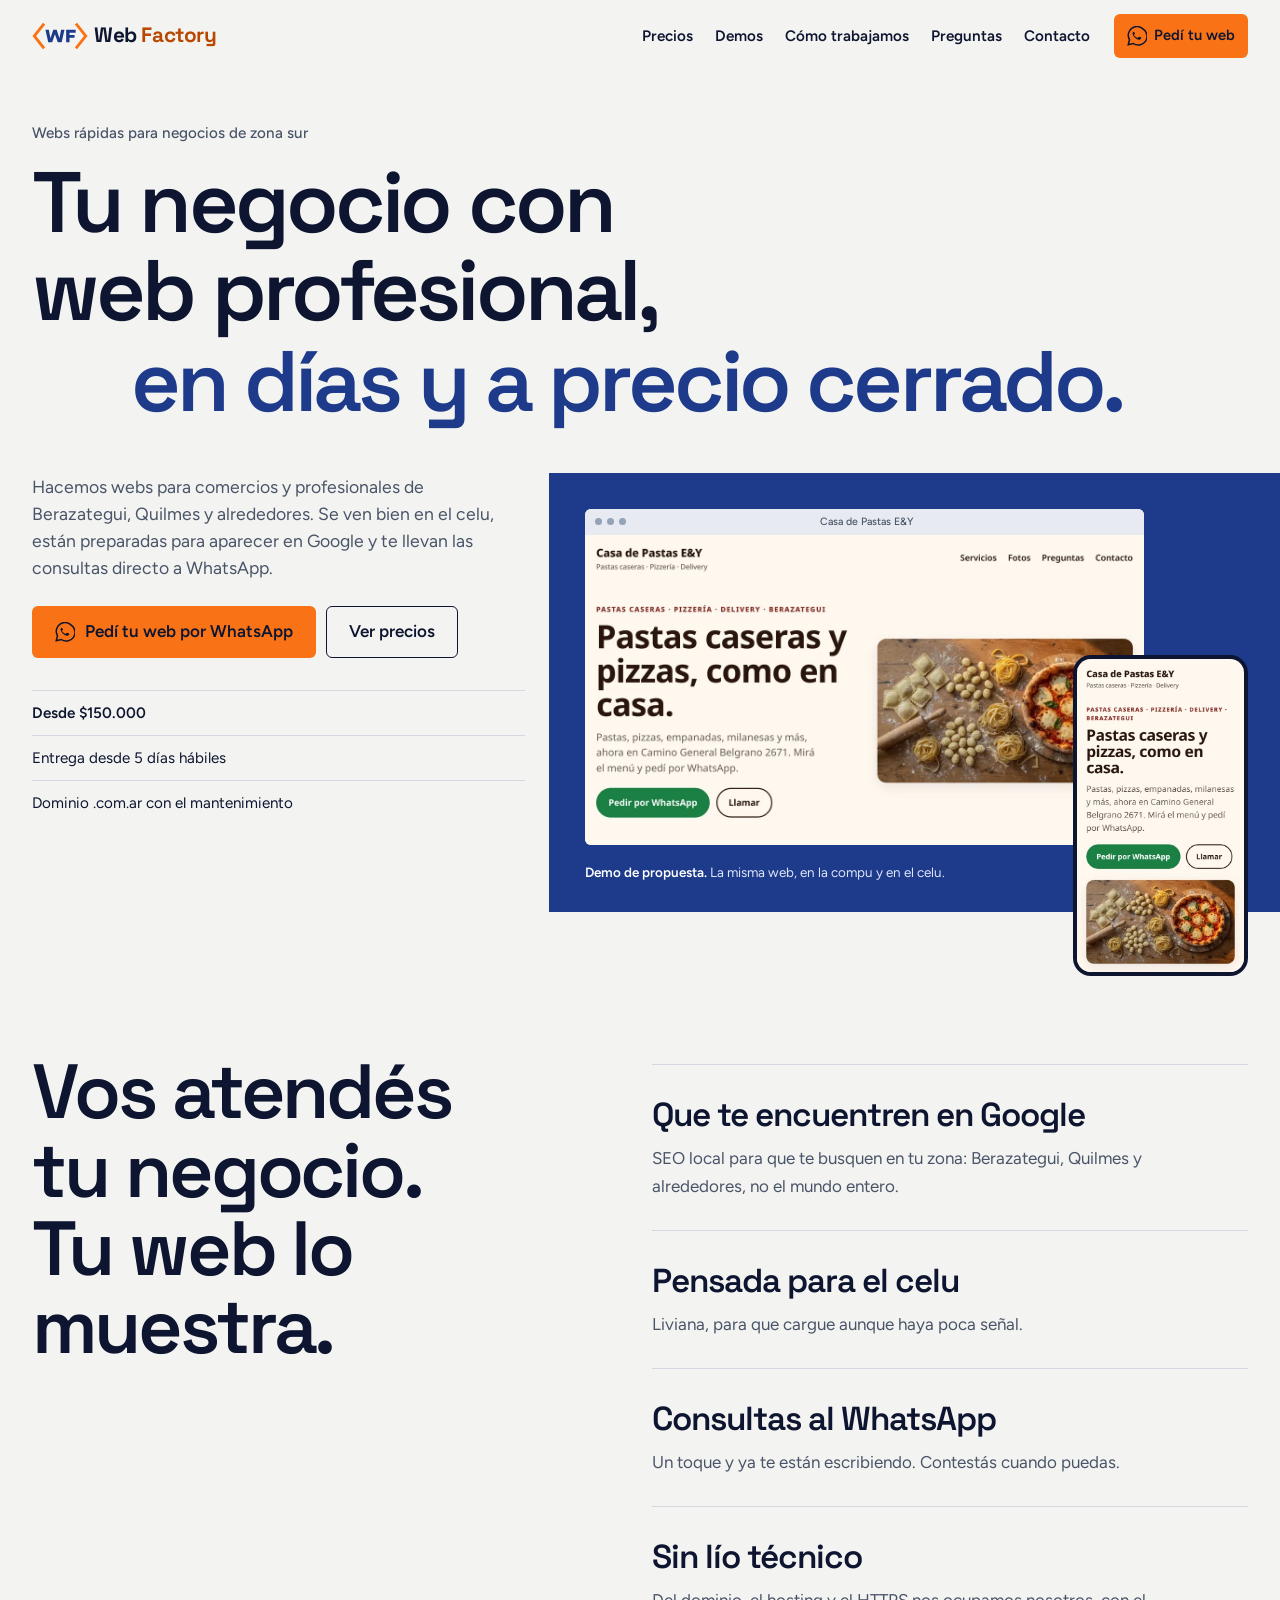
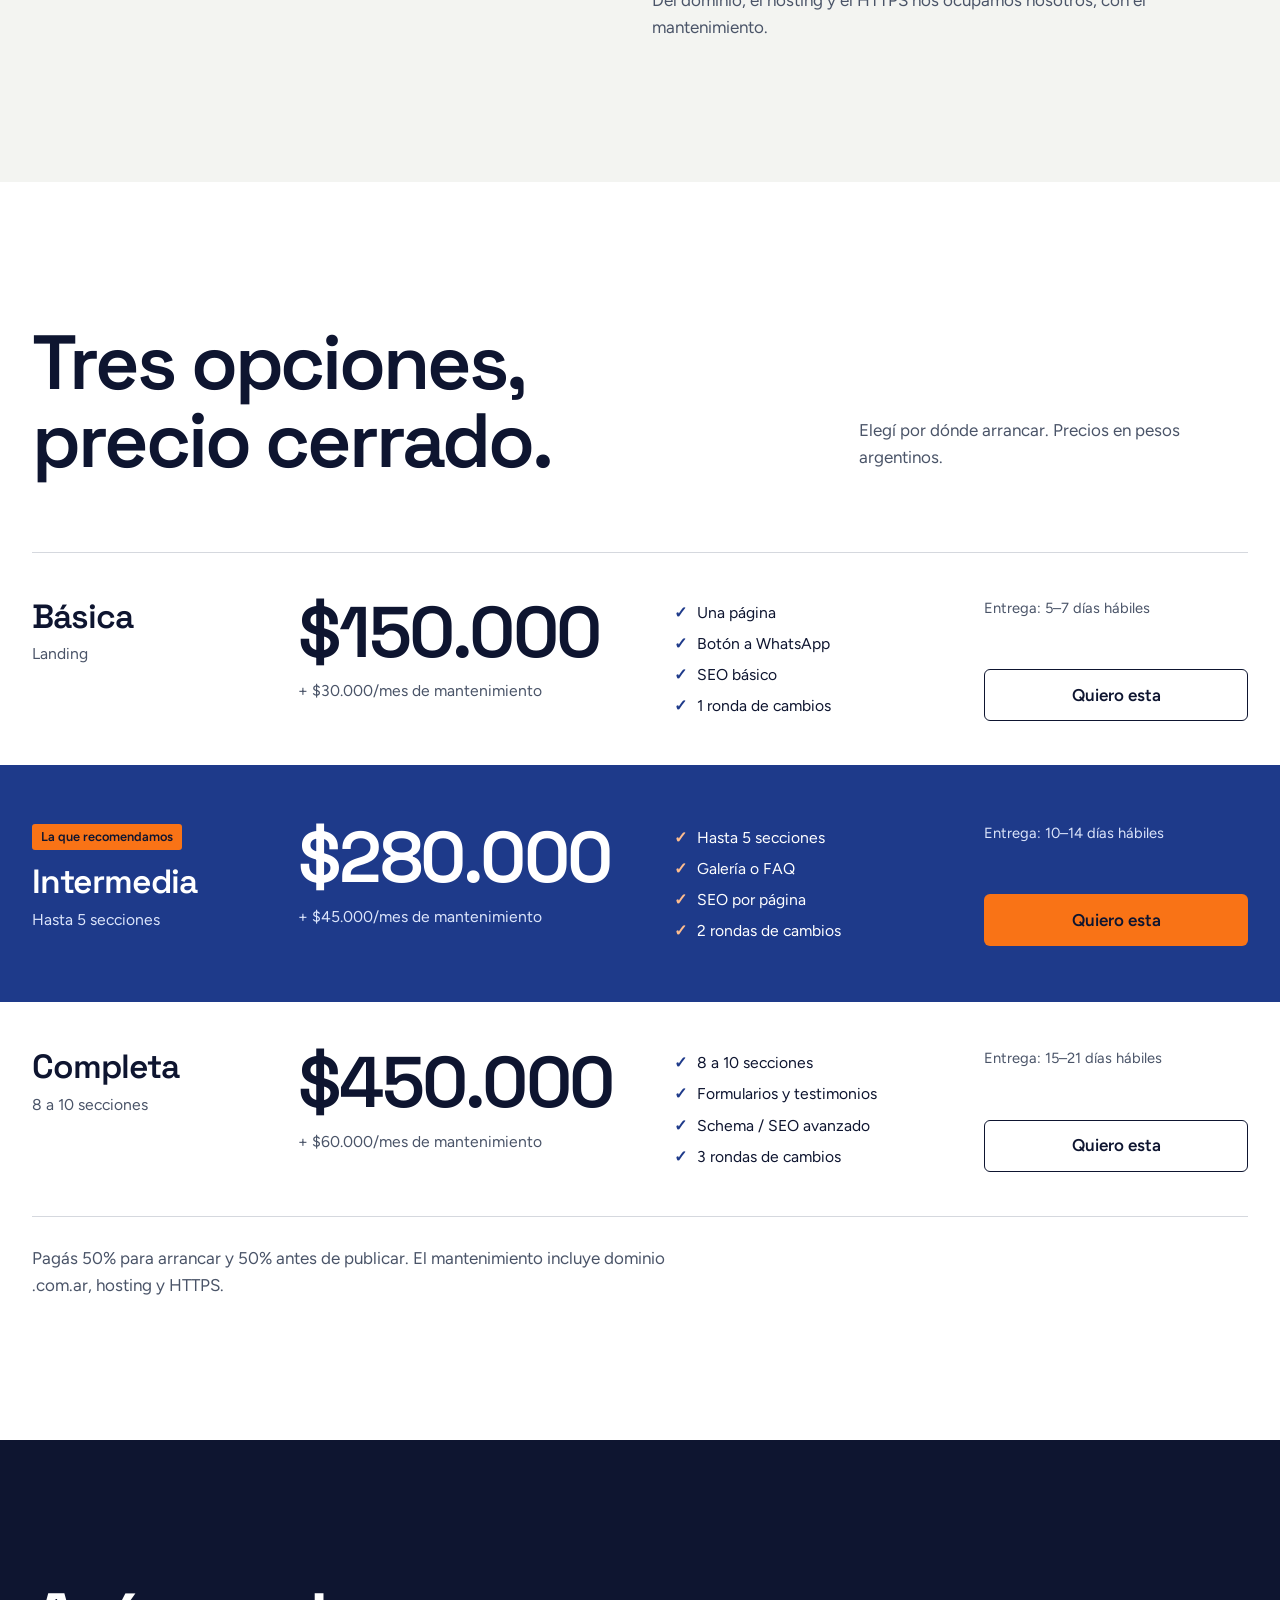
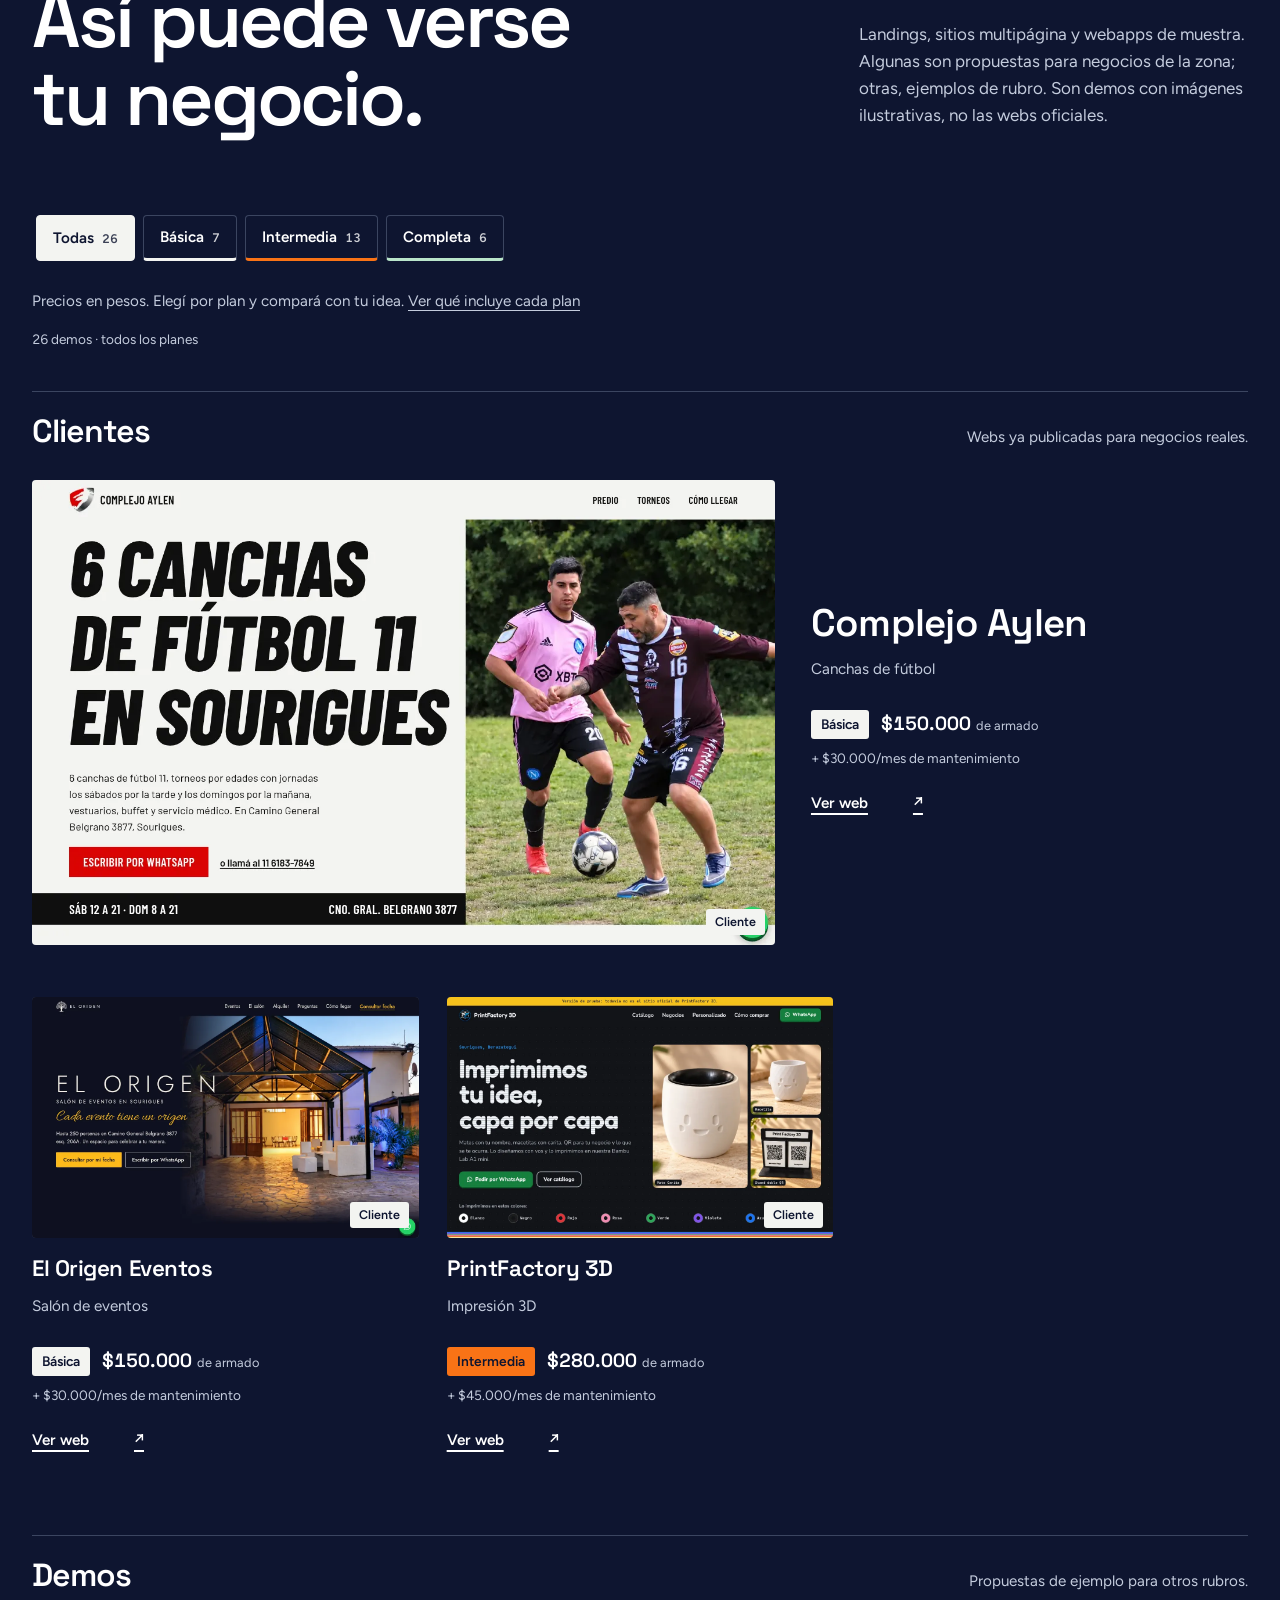
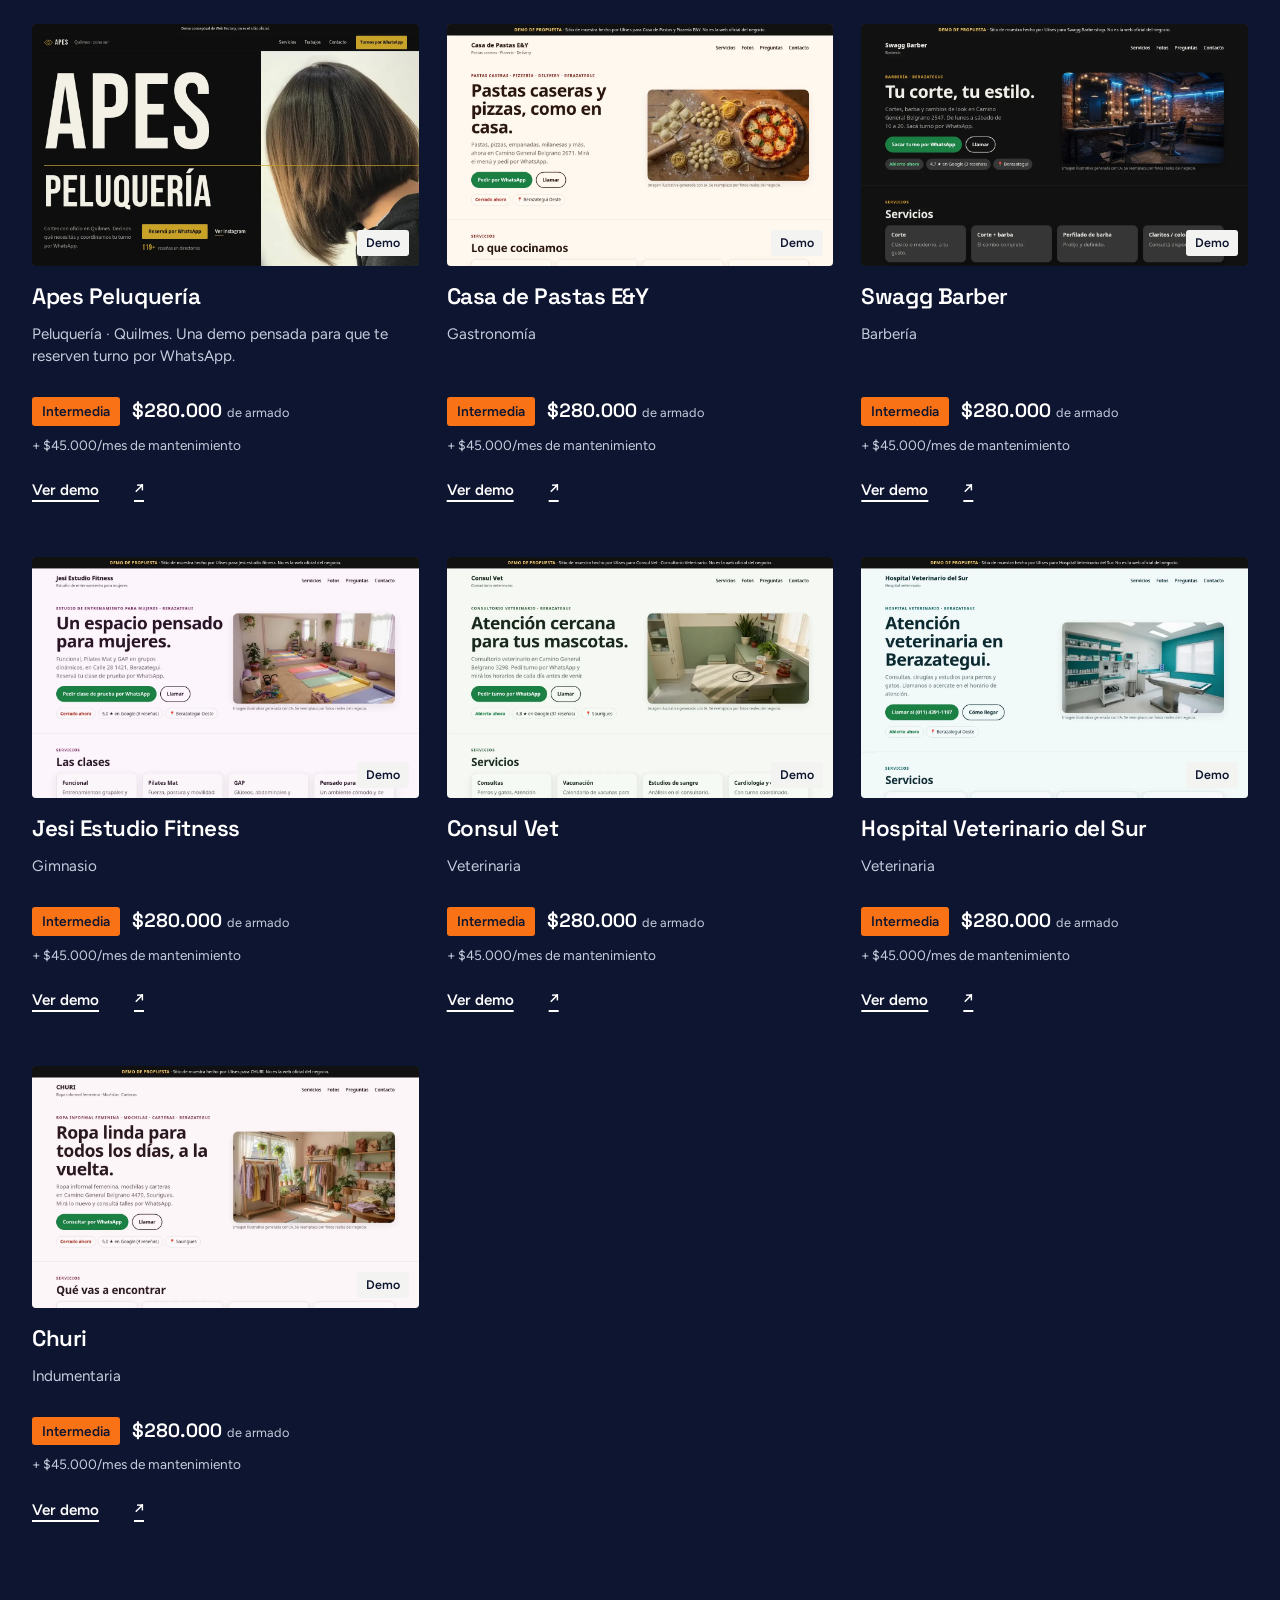
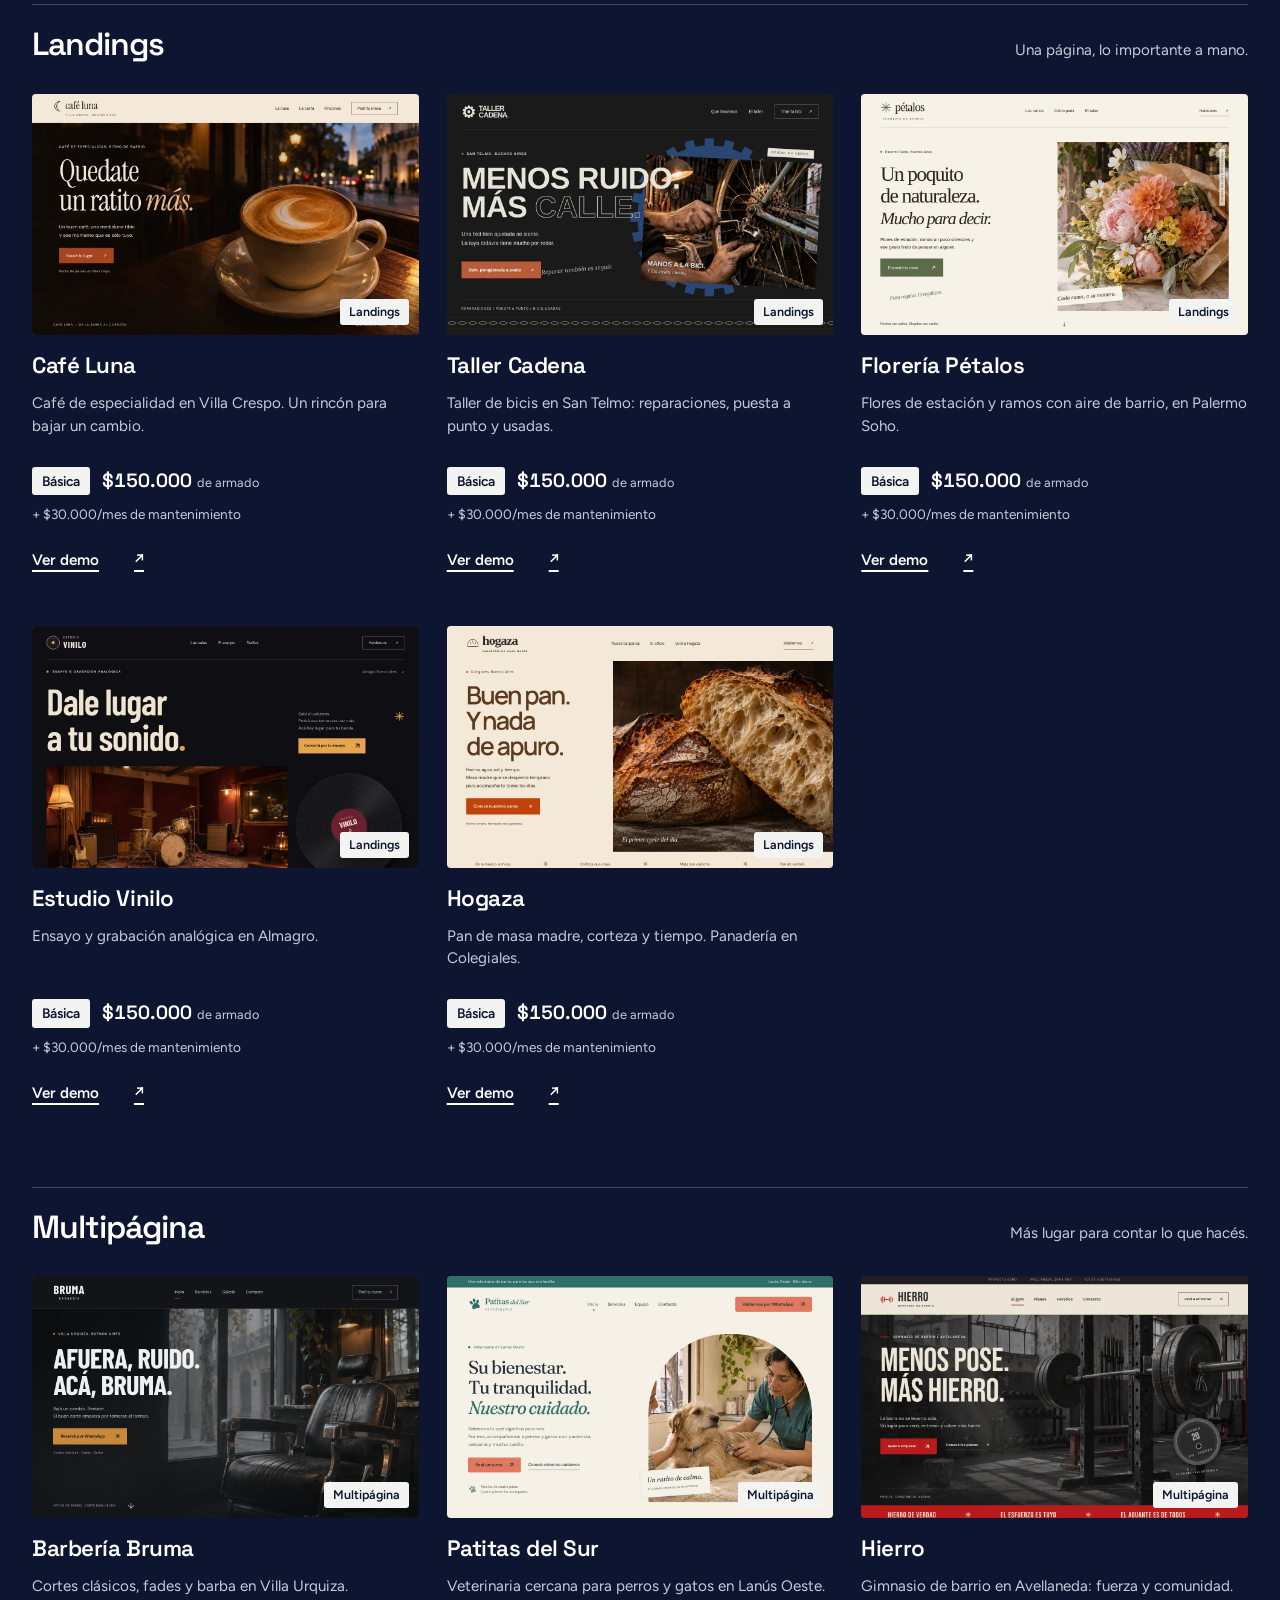
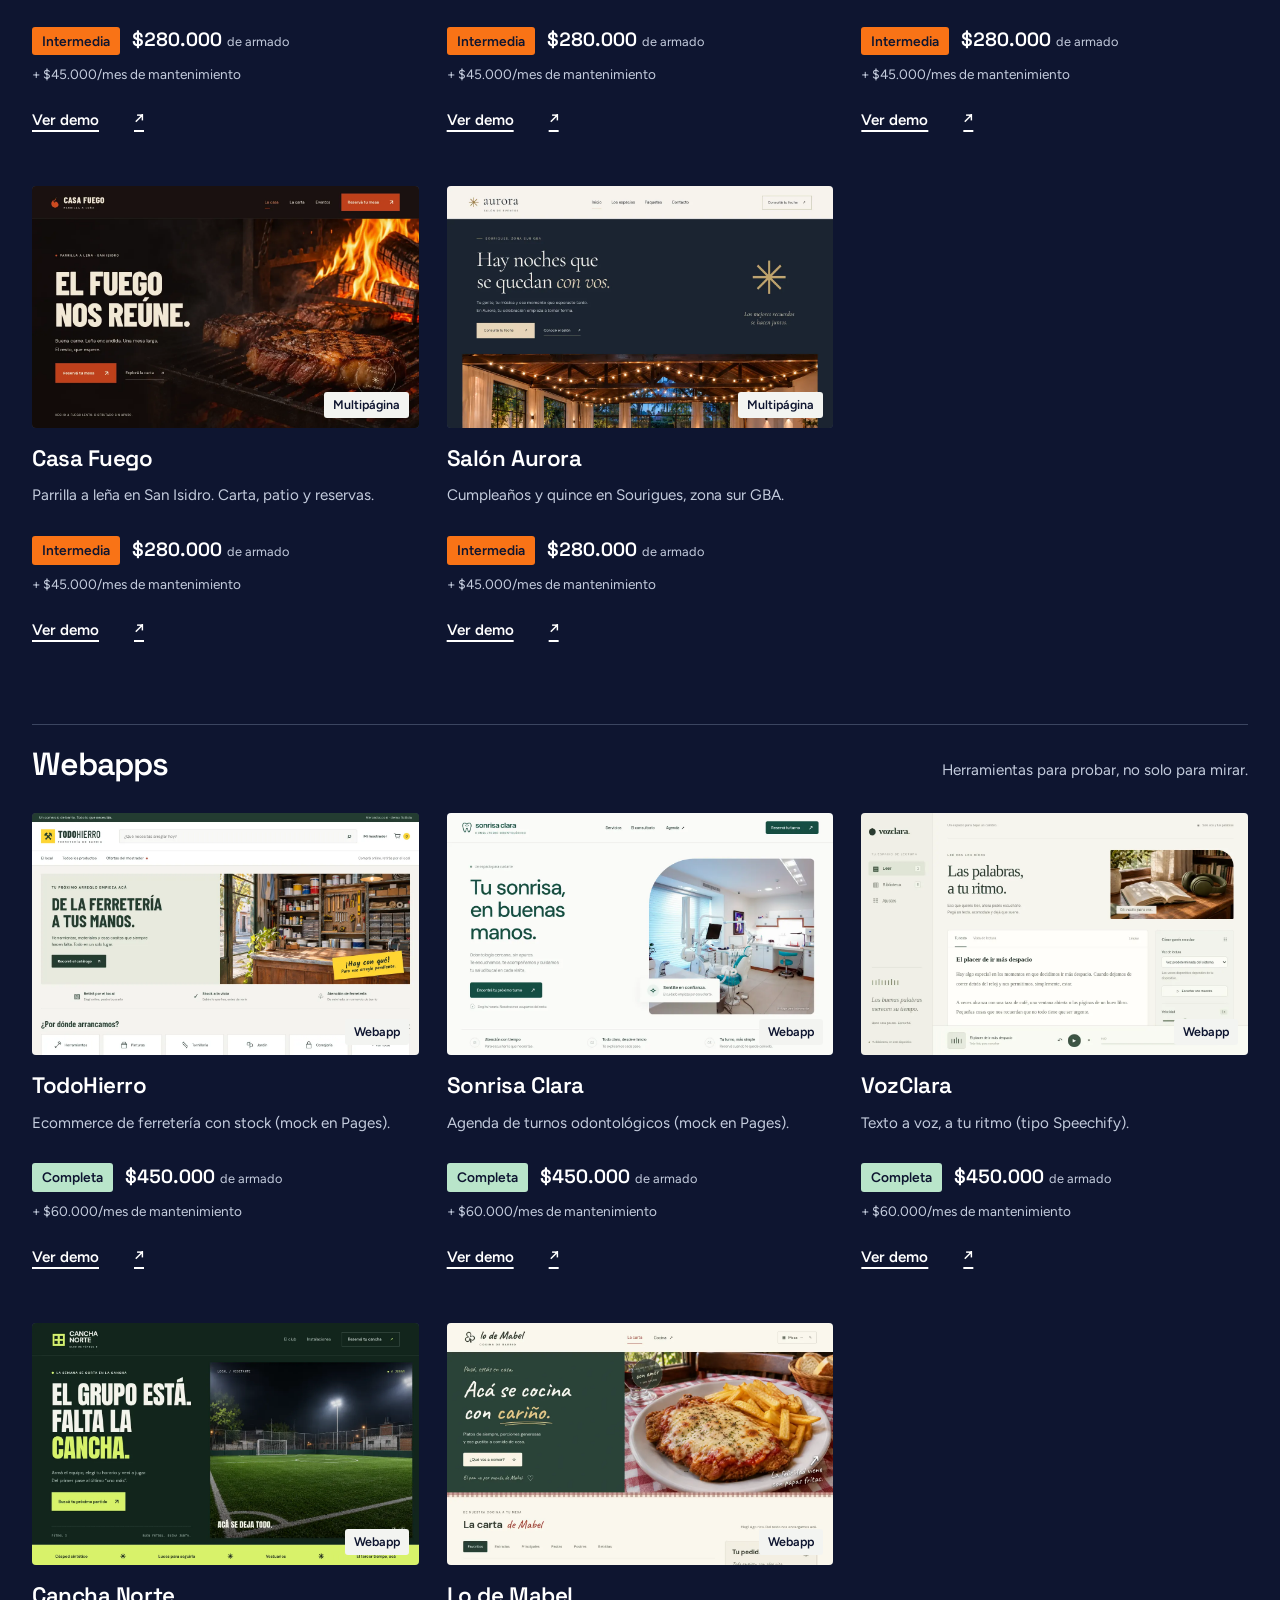
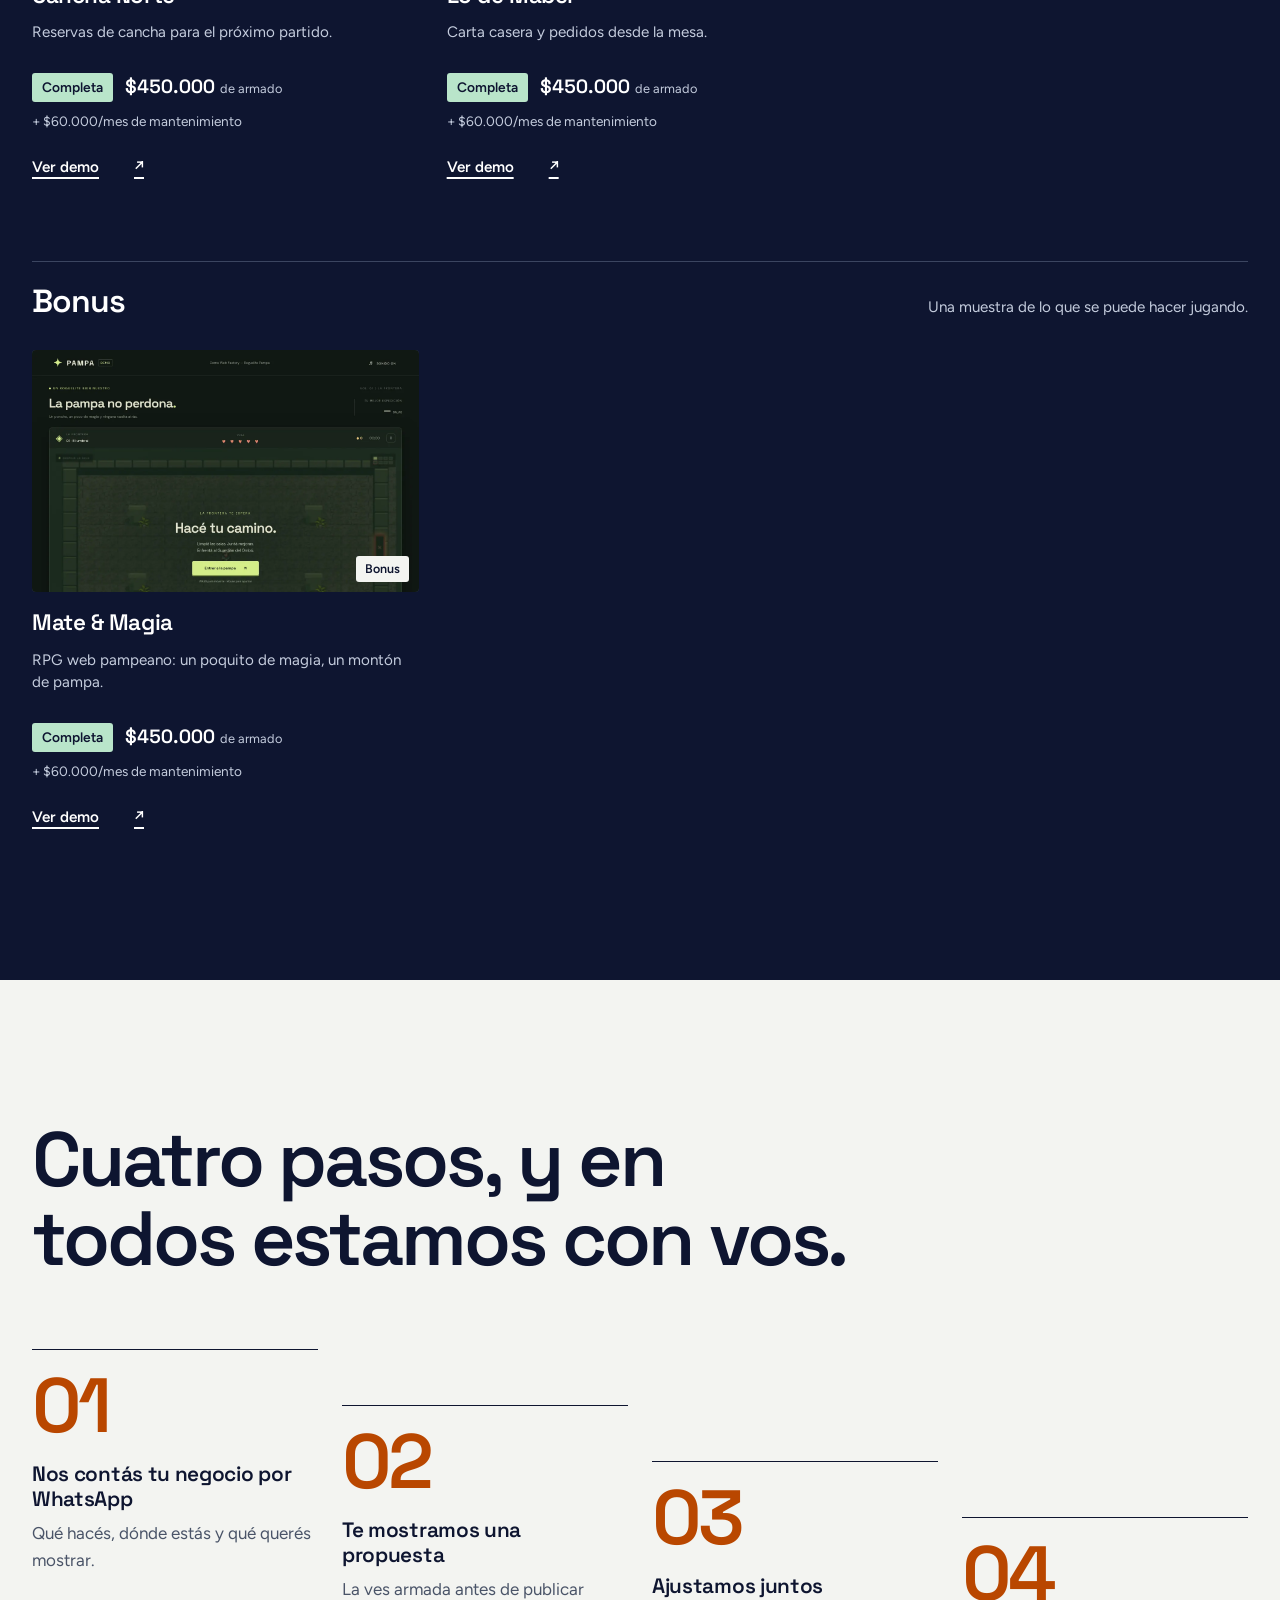
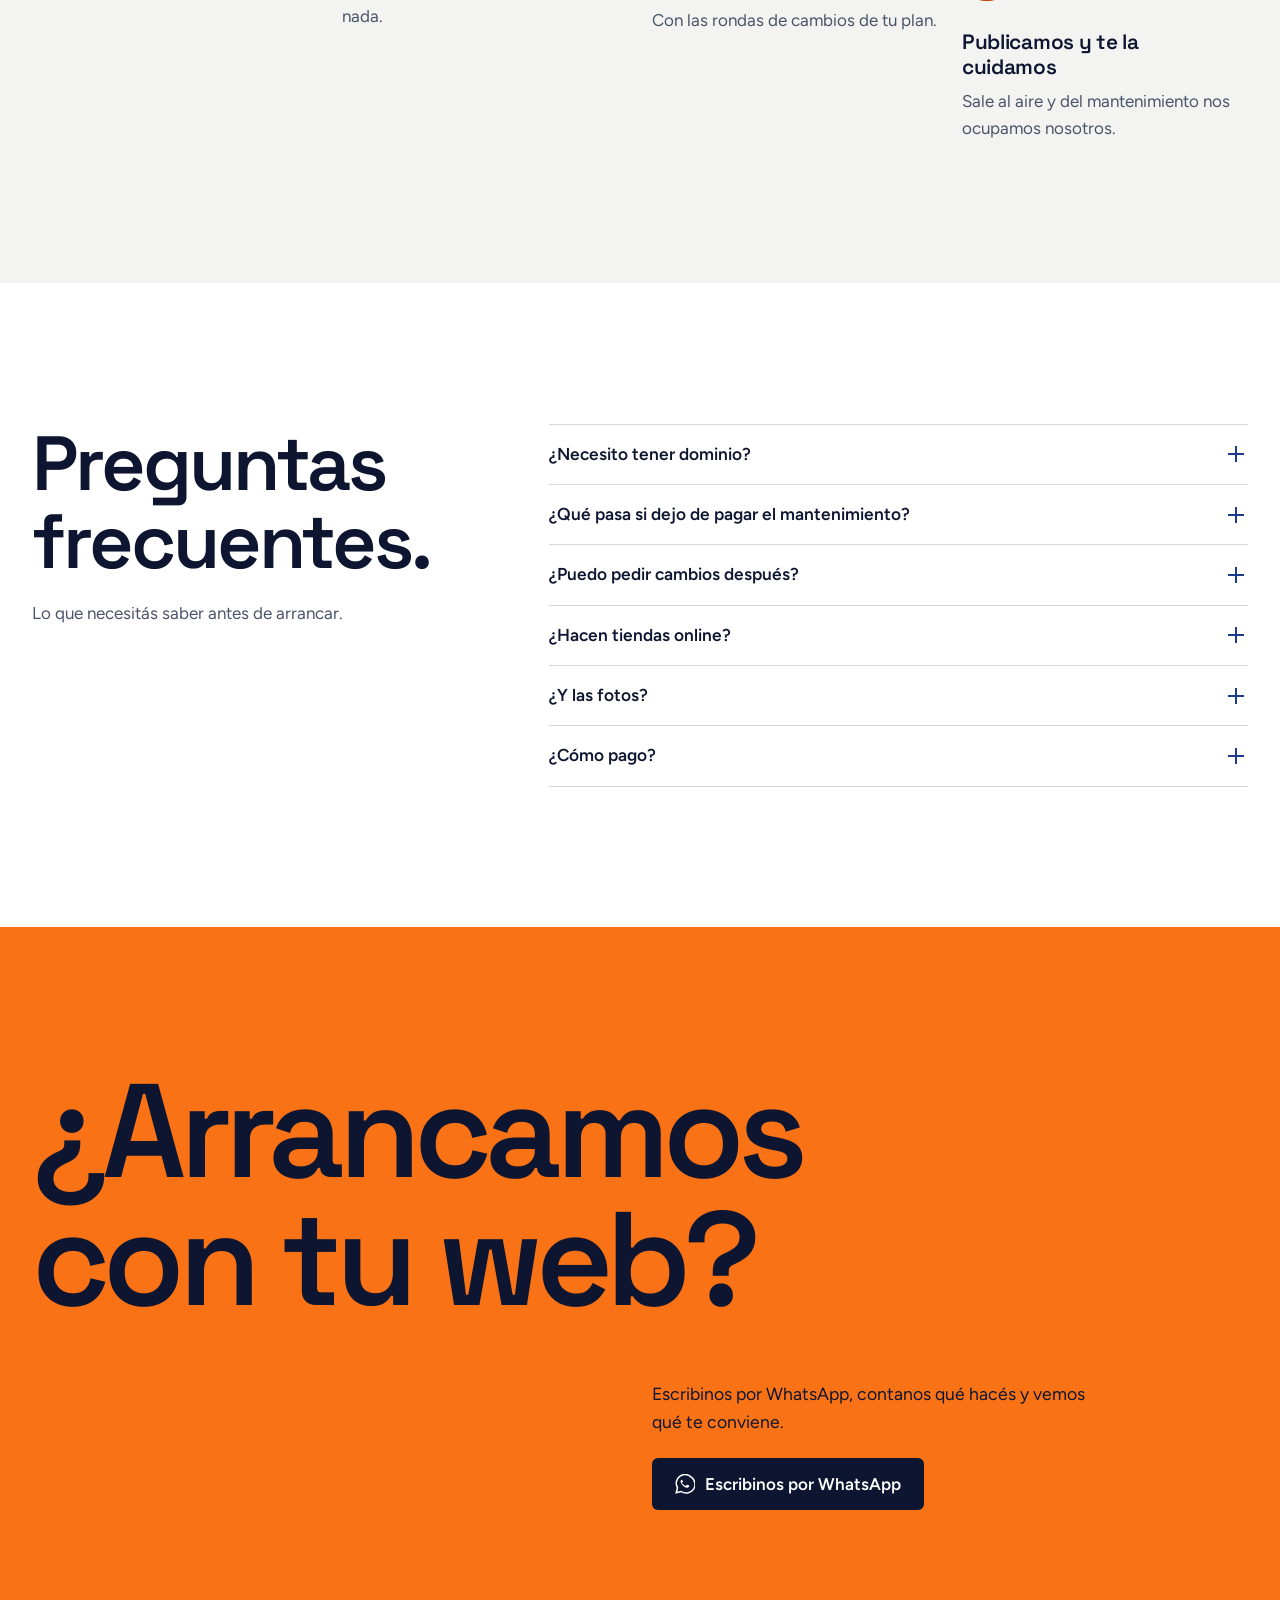
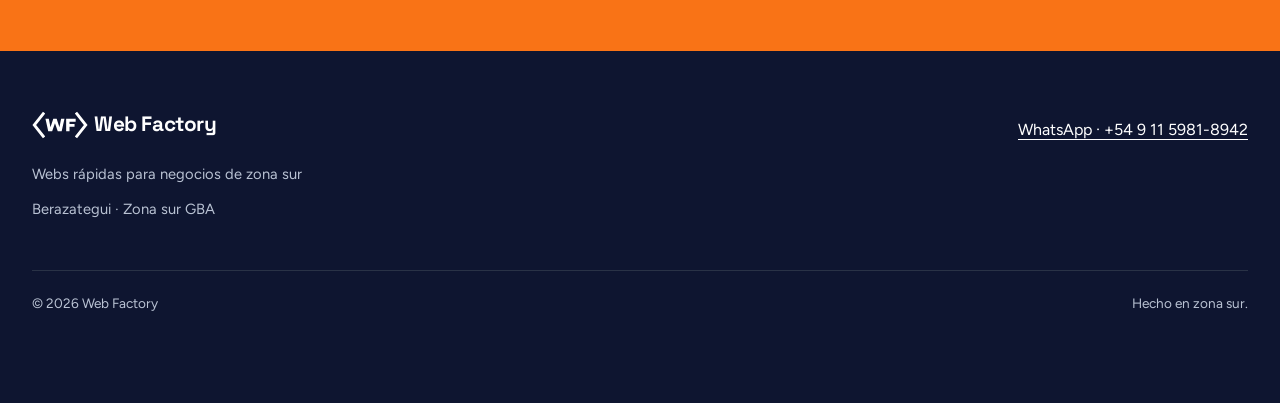
==== commit ce6f622e: "Gallery: Ver web for clients + real homepage viewport thumbs Client cards say Ver web; demos stay Ve" ====
--- a/index.html
+++ b/index.html
@@ -54,30 +54,30 @@
     <div class="demo-cat-heading"><h3 class="demo-cat-title" id="demo-category-0">Clientes</h3><p>Webs ya publicadas para negocios reales.</p></div>
     <div class="demo-grid" id="demo-grid">
       <article class="demo-card featured-demo" data-plan="basica" data-demo="complejo-aylen-kit-demo">
-        <div class="demo-image"><span class="demo-tag">Cliente</span><img src="img/demos/complejo-aylen.webp?v=2" alt="Portada de la demo de Complejo Aylen" width="960" height="600" loading="lazy" decoding="async"></div>
+        <div class="demo-image"><span class="demo-tag">Cliente</span><img src="img/demos/complejo-aylen.webp?v=3" alt="Vista inicial de la web de Complejo Aylen" width="1280" height="800" loading="lazy" decoding="async"></div>
         <div class="demo-info">
           <h4>Complejo Aylen</h4>
           <p>Canchas de fútbol</p>
           <div class="demo-plan"><span class="plan-badge plan-badge--basica">Básica</span><span class="demo-setup">$150.000 <small>de armado</small></span><span class="demo-maint">+ $30.000/mes de mantenimiento</span></div>
-          <a href="https://complejoaylen.com.ar/" target="_blank" rel="noopener" aria-label="Ver demo de Complejo Aylen (abre en otra pestaña)">Ver demo <span aria-hidden="true">↗</span></a>
+          <a href="https://complejoaylen.com.ar/" target="_blank" rel="noopener" aria-label="Ver web de Complejo Aylen (abre en otra pestaña)">Ver web <span aria-hidden="true">↗</span></a>
         </div>
       </article>
       <article class="demo-card" data-plan="basica" data-demo="el-origen-eventos-kit-demo">
-        <div class="demo-image"><span class="demo-tag">Cliente</span><img src="img/demos/el-origen-eventos.webp?v=2" alt="Portada de la demo de El Origen Eventos" width="960" height="600" loading="lazy" decoding="async"></div>
+        <div class="demo-image"><span class="demo-tag">Cliente</span><img src="img/demos/el-origen-eventos.webp?v=3" alt="Vista inicial de la web de El Origen Eventos" width="1280" height="800" loading="lazy" decoding="async"></div>
         <div class="demo-info">
           <h4>El Origen Eventos</h4>
           <p>Salón de eventos</p>
           <div class="demo-plan"><span class="plan-badge plan-badge--basica">Básica</span><span class="demo-setup">$150.000 <small>de armado</small></span><span class="demo-maint">+ $30.000/mes de mantenimiento</span></div>
-          <a href="https://elorigeneventos.com.ar/" target="_blank" rel="noopener" aria-label="Ver demo de El Origen Eventos (abre en otra pestaña)">Ver demo <span aria-hidden="true">↗</span></a>
+          <a href="https://elorigeneventos.com.ar/" target="_blank" rel="noopener" aria-label="Ver web de El Origen Eventos (abre en otra pestaña)">Ver web <span aria-hidden="true">↗</span></a>
         </div>
       </article>
       <article class="demo-card" data-plan="intermedia" data-demo="printfactory3d">
-        <div class="demo-image"><span class="demo-tag">Cliente</span><img src="img/demos/printfactory3d.webp?v=2" alt="Portada de la demo de PrintFactory 3D" width="960" height="600" loading="lazy" decoding="async"></div>
+        <div class="demo-image"><span class="demo-tag">Cliente</span><img src="img/demos/printfactory3d.webp?v=3" alt="Vista inicial de la web de PrintFactory 3D" width="1280" height="800" loading="lazy" decoding="async"></div>
         <div class="demo-info">
           <h4>PrintFactory 3D</h4>
           <p>Impresión 3D</p>
           <div class="demo-plan"><span class="plan-badge plan-badge--intermedia">Intermedia</span><span class="demo-setup">$280.000 <small>de armado</small></span><span class="demo-maint">+ $45.000/mes de mantenimiento</span></div>
-          <a href="https://printfactory3d.pages.dev/" target="_blank" rel="noopener" aria-label="Ver demo de PrintFactory 3D (abre en otra pestaña)">Ver demo <span aria-hidden="true">↗</span></a>
+          <a href="https://printfactory3d.pages.dev/" target="_blank" rel="noopener" aria-label="Ver web de PrintFactory 3D (abre en otra pestaña)">Ver web <span aria-hidden="true">↗</span></a>
         </div>
       </article>
     </div>
@@ -86,7 +86,7 @@
     <div class="demo-cat-heading"><h3 class="demo-cat-title" id="demo-category-1">Demos</h3><p>Propuestas de ejemplo para otros rubros.</p></div>
     <div class="demo-grid demo-grid--cat">
       <article class="demo-card" data-plan="intermedia" data-demo="apes-peluqueria">
-        <div class="demo-image"><span class="demo-tag">Demo</span><img src="img/demos/apes-peluqueria.webp?v=1" alt="Portada de la demo de Apes Peluquería" width="960" height="600" loading="lazy" decoding="async"></div>
+        <div class="demo-image"><span class="demo-tag">Demo</span><img src="img/demos/apes-peluqueria.webp?v=3" alt="Vista inicial de la demo de Apes Peluquería" width="1280" height="800" loading="lazy" decoding="async"></div>
         <div class="demo-info">
           <h4>Apes Peluquería</h4>
           <p>Peluquería · Quilmes. Una demo pensada para que te reserven turno por WhatsApp.</p>
@@ -95,7 +95,7 @@
         </div>
       </article>
       <article class="demo-card" data-plan="intermedia" data-demo="casa-de-pastas-ey">
-        <div class="demo-image"><span class="demo-tag">Demo</span><img src="img/demos/casa-de-pastas-ey.webp?v=1" alt="Portada de la demo de Casa de Pastas E&amp;Y" width="960" height="600" loading="lazy" decoding="async"></div>
+        <div class="demo-image"><span class="demo-tag">Demo</span><img src="img/demos/casa-de-pastas-ey.webp?v=3" alt="Vista inicial de la demo de Casa de Pastas E&amp;Y" width="1280" height="800" loading="lazy" decoding="async"></div>
         <div class="demo-info">
           <h4>Casa de Pastas E&amp;Y</h4>
           <p>Gastronomía</p>
@@ -104,7 +104,7 @@
         </div>
       </article>
       <article class="demo-card" data-plan="intermedia" data-demo="swagg-barber">
-        <div class="demo-image"><span class="demo-tag">Demo</span><img src="img/demos/swagg-barber.webp?v=1" alt="Portada de la demo de Swagg Barber" width="960" height="600" loading="lazy" decoding="async"></div>
+        <div class="demo-image"><span class="demo-tag">Demo</span><img src="img/demos/swagg-barber.webp?v=3" alt="Vista inicial de la demo de Swagg Barber" width="1280" height="800" loading="lazy" decoding="async"></div>
         <div class="demo-info">
           <h4>Swagg Barber</h4>
           <p>Barbería</p>
@@ -113,7 +113,7 @@
         </div>
       </article>
       <article class="demo-card" data-plan="intermedia" data-demo="jesi-estudio-fitness">
-        <div class="demo-image"><span class="demo-tag">Demo</span><img src="img/demos/jesi-estudio-fitness.webp?v=1" alt="Portada de la demo de Jesi Estudio Fitness" width="960" height="600" loading="lazy" decoding="async"></div>
+        <div class="demo-image"><span class="demo-tag">Demo</span><img src="img/demos/jesi-estudio-fitness.webp?v=3" alt="Vista inicial de la demo de Jesi Estudio Fitness" width="1280" height="800" loading="lazy" decoding="async"></div>
         <div class="demo-info">
           <h4>Jesi Estudio Fitness</h4>
           <p>Gimnasio</p>
@@ -122,7 +122,7 @@
         </div>
       </article>
       <article class="demo-card" data-plan="intermedia" data-demo="consul-vet">
-        <div class="demo-image"><span class="demo-tag">Demo</span><img src="img/demos/consul-vet.webp?v=1" alt="Portada de la demo de Consul Vet" width="960" height="600" loading="lazy" decoding="async"></div>
+        <div class="demo-image"><span class="demo-tag">Demo</span><img src="img/demos/consul-vet.webp?v=3" alt="Vista inicial de la demo de Consul Vet" width="1280" height="800" loading="lazy" decoding="async"></div>
         <div class="demo-info">
           <h4>Consul Vet</h4>
           <p>Veterinaria</p>
@@ -131,7 +131,7 @@
         </div>
       </article>
       <article class="demo-card" data-plan="intermedia" data-demo="hospital-veterinario-del-sur">
-        <div class="demo-image"><span class="demo-tag">Demo</span><img src="img/demos/hospital-veterinario-del-sur.webp?v=1" alt="Portada de la demo de Hospital Veterinario del Sur" width="960" height="600" loading="lazy" decoding="async"></div>
+        <div class="demo-image"><span class="demo-tag">Demo</span><img src="img/demos/hospital-veterinario-del-sur.webp?v=3" alt="Vista inicial de la demo de Hospital Veterinario del Sur" width="1280" height="800" loading="lazy" decoding="async"></div>
         <div class="demo-info">
           <h4>Hospital Veterinario del Sur</h4>
           <p>Veterinaria</p>
@@ -140,7 +140,7 @@
         </div>
       </article>
       <article class="demo-card" data-plan="intermedia" data-demo="churi">
-        <div class="demo-image"><span class="demo-tag">Demo</span><img src="img/demos/churi.webp?v=1" alt="Portada de la demo de Churi" width="960" height="600" loading="lazy" decoding="async"></div>
+        <div class="demo-image"><span class="demo-tag">Demo</span><img src="img/demos/churi.webp?v=3" alt="Vista inicial de la demo de Churi" width="1280" height="800" loading="lazy" decoding="async"></div>
         <div class="demo-info">
           <h4>Churi</h4>
           <p>Indumentaria</p>
@@ -154,7 +154,7 @@
     <div class="demo-cat-heading"><h3 class="demo-cat-title" id="demo-category-2">Landings</h3><p>Una página, lo importante a mano.</p></div>
     <div class="demo-grid demo-grid--cat">
       <article class="demo-card" data-plan="basica" data-demo="cafe-luna">
-        <div class="demo-image"><span class="demo-tag">Landings</span><img src="img/demos/cafe-luna.webp?v=1" alt="Portada de la demo de Café Luna" width="960" height="600" loading="lazy" decoding="async"></div>
+        <div class="demo-image"><span class="demo-tag">Landings</span><img src="img/demos/cafe-luna.webp?v=3" alt="Vista inicial de la demo de Café Luna" width="1280" height="800" loading="lazy" decoding="async"></div>
         <div class="demo-info">
           <h4>Café Luna</h4>
           <p>Café de especialidad en Villa Crespo. Un rincón para bajar un cambio.</p>
@@ -163,7 +163,7 @@
         </div>
       </article>
       <article class="demo-card" data-plan="basica" data-demo="taller-cadena">
-        <div class="demo-image"><span class="demo-tag">Landings</span><img src="img/demos/taller-cadena.webp?v=1" alt="Portada de la demo de Taller Cadena" width="960" height="600" loading="lazy" decoding="async"></div>
+        <div class="demo-image"><span class="demo-tag">Landings</span><img src="img/demos/taller-cadena.webp?v=3" alt="Vista inicial de la demo de Taller Cadena" width="1280" height="800" loading="lazy" decoding="async"></div>
         <div class="demo-info">
           <h4>Taller Cadena</h4>
           <p>Taller de bicis en San Telmo: reparaciones, puesta a punto y usadas.</p>
@@ -172,7 +172,7 @@
         </div>
       </article>
       <article class="demo-card" data-plan="basica" data-demo="floreria-petalos">
-        <div class="demo-image"><span class="demo-tag">Landings</span><img src="img/demos/floreria-petalos.webp?v=1" alt="Portada de la demo de Florería Pétalos" width="960" height="600" loading="lazy" decoding="async"></div>
+        <div class="demo-image"><span class="demo-tag">Landings</span><img src="img/demos/floreria-petalos.webp?v=3" alt="Vista inicial de la demo de Florería Pétalos" width="1280" height="800" loading="lazy" decoding="async"></div>
         <div class="demo-info">
           <h4>Florería Pétalos</h4>
           <p>Flores de estación y ramos con aire de barrio, en Palermo Soho.</p>
@@ -181,7 +181,7 @@
         </div>
       </article>
       <article class="demo-card" data-plan="basica" data-demo="estudio-vinilo">
-        <div class="demo-image"><span class="demo-tag">Landings</span><img src="img/demos/estudio-vinilo.webp?v=1" alt="Portada de la demo de Estudio Vinilo" width="960" height="600" loading="lazy" decoding="async"></div>
+        <div class="demo-image"><span class="demo-tag">Landings</span><img src="img/demos/estudio-vinilo.webp?v=3" alt="Vista inicial de la demo de Estudio Vinilo" width="1280" height="800" loading="lazy" decoding="async"></div>
         <div class="demo-info">
           <h4>Estudio Vinilo</h4>
           <p>Ensayo y grabación analógica en Almagro.</p>
@@ -190,7 +190,7 @@
         </div>
       </article>
       <article class="demo-card" data-plan="basica" data-demo="panaderia-hogaza">
-        <div class="demo-image"><span class="demo-tag">Landings</span><img src="img/demos/panaderia-hogaza.webp?v=1" alt="Portada de la demo de Hogaza" width="960" height="600" loading="lazy" decoding="async"></div>
+        <div class="demo-image"><span class="demo-tag">Landings</span><img src="img/demos/panaderia-hogaza.webp?v=3" alt="Vista inicial de la demo de Hogaza" width="1280" height="800" loading="lazy" decoding="async"></div>
         <div class="demo-info">
           <h4>Hogaza</h4>
           <p>Pan de masa madre, corteza y tiempo. Panadería en Colegiales.</p>
@@ -204,7 +204,7 @@
     <div class="demo-cat-heading"><h3 class="demo-cat-title" id="demo-category-3">Multipágina</h3><p>Más lugar para contar lo que hacés.</p></div>
     <div class="demo-grid demo-grid--cat">
       <article class="demo-card" data-plan="intermedia" data-demo="barberia-bruma">
-        <div class="demo-image"><span class="demo-tag">Multipágina</span><img src="img/demos/barberia-bruma.webp?v=1" alt="Portada de la demo de Barbería Bruma" width="960" height="600" loading="lazy" decoding="async"></div>
+        <div class="demo-image"><span class="demo-tag">Multipágina</span><img src="img/demos/barberia-bruma.webp?v=3" alt="Vista inicial de la demo de Barbería Bruma" width="1280" height="800" loading="lazy" decoding="async"></div>
         <div class="demo-info">
           <h4>Barbería Bruma</h4>
           <p>Cortes clásicos, fades y barba en Villa Urquiza.</p>
@@ -213,7 +213,7 @@
         </div>
       </article>
       <article class="demo-card" data-plan="intermedia" data-demo="vet-patitas">
-        <div class="demo-image"><span class="demo-tag">Multipágina</span><img src="img/demos/vet-patitas.webp?v=1" alt="Portada de la demo de Patitas del Sur" width="960" height="600" loading="lazy" decoding="async"></div>
+        <div class="demo-image"><span class="demo-tag">Multipágina</span><img src="img/demos/vet-patitas.webp?v=3" alt="Vista inicial de la demo de Patitas del Sur" width="1280" height="800" loading="lazy" decoding="async"></div>
         <div class="demo-info">
           <h4>Patitas del Sur</h4>
           <p>Veterinaria cercana para perros y gatos en Lanús Oeste.</p>
@@ -222,7 +222,7 @@
         </div>
       </article>
       <article class="demo-card" data-plan="intermedia" data-demo="gym-hierro">
-        <div class="demo-image"><span class="demo-tag">Multipágina</span><img src="img/demos/gym-hierro.webp?v=1" alt="Portada de la demo de Hierro" width="960" height="600" loading="lazy" decoding="async"></div>
+        <div class="demo-image"><span class="demo-tag">Multipágina</span><img src="img/demos/gym-hierro.webp?v=3" alt="Vista inicial de la demo de Hierro" width="1280" height="800" loading="lazy" decoding="async"></div>
         <div class="demo-info">
           <h4>Hierro</h4>
           <p>Gimnasio de barrio en Avellaneda: fuerza y comunidad.</p>
@@ -231,7 +231,7 @@
         </div>
       </article>
       <article class="demo-card" data-plan="intermedia" data-demo="casa-fuego">
-        <div class="demo-image"><span class="demo-tag">Multipágina</span><img src="img/demos/casa-fuego.webp?v=1" alt="Portada de la demo de Casa Fuego" width="960" height="600" loading="lazy" decoding="async"></div>
+        <div class="demo-image"><span class="demo-tag">Multipágina</span><img src="img/demos/casa-fuego.webp?v=3" alt="Vista inicial de la demo de Casa Fuego" width="1280" height="800" loading="lazy" decoding="async"></div>
         <div class="demo-info">
           <h4>Casa Fuego</h4>
           <p>Parrilla a leña en San Isidro. Carta, patio y reservas.</p>
@@ -240,7 +240,7 @@
         </div>
       </article>
       <article class="demo-card" data-plan="intermedia" data-demo="salon-aurora">
-        <div class="demo-image"><span class="demo-tag">Multipágina</span><img src="img/demos/salon-aurora.webp?v=1" alt="Portada de la demo de Salón Aurora" width="960" height="600" loading="lazy" decoding="async"></div>
+        <div class="demo-image"><span class="demo-tag">Multipágina</span><img src="img/demos/salon-aurora.webp?v=3" alt="Vista inicial de la demo de Salón Aurora" width="1280" height="800" loading="lazy" decoding="async"></div>
         <div class="demo-info">
           <h4>Salón Aurora</h4>
           <p>Cumpleaños y quince en Sourigues, zona sur GBA.</p>
@@ -254,7 +254,7 @@
     <div class="demo-cat-heading"><h3 class="demo-cat-title" id="demo-category-4">Webapps</h3><p>Herramientas para probar, no solo para mirar.</p></div>
     <div class="demo-grid demo-grid--cat">
       <article class="demo-card" data-plan="completa" data-demo="mercadolocal">
-        <div class="demo-image"><span class="demo-tag">Webapp</span><img src="img/demos/mercadolocal.webp?v=1" alt="Portada de la demo de TodoHierro" width="960" height="600" loading="lazy" decoding="async"></div>
+        <div class="demo-image"><span class="demo-tag">Webapp</span><img src="img/demos/mercadolocal.webp?v=3" alt="Vista inicial de la demo de TodoHierro" width="1280" height="800" loading="lazy" decoding="async"></div>
         <div class="demo-info">
           <h4>TodoHierro</h4>
           <p>Ecommerce de ferretería con stock (mock en Pages).</p>
@@ -263,7 +263,7 @@
         </div>
       </article>
       <article class="demo-card" data-plan="completa" data-demo="turnos-dental">
-        <div class="demo-image"><span class="demo-tag">Webapp</span><img src="img/demos/turnos-dental.webp?v=1" alt="Portada de la demo de Sonrisa Clara" width="960" height="600" loading="lazy" decoding="async"></div>
+        <div class="demo-image"><span class="demo-tag">Webapp</span><img src="img/demos/turnos-dental.webp?v=3" alt="Vista inicial de la demo de Sonrisa Clara" width="1280" height="800" loading="lazy" decoding="async"></div>
         <div class="demo-info">
           <h4>Sonrisa Clara</h4>
           <p>Agenda de turnos odontológicos (mock en Pages).</p>
@@ -272,7 +272,7 @@
         </div>
       </article>
       <article class="demo-card" data-plan="completa" data-demo="vozclara">
-        <div class="demo-image"><span class="demo-tag">Webapp</span><img src="img/demos/vozclara.webp?v=1" alt="Portada de la demo de VozClara" width="960" height="600" loading="lazy" decoding="async"></div>
+        <div class="demo-image"><span class="demo-tag">Webapp</span><img src="img/demos/vozclara.webp?v=3" alt="Vista inicial de la demo de VozClara" width="1280" height="800" loading="lazy" decoding="async"></div>
         <div class="demo-info">
           <h4>VozClara</h4>
           <p>Texto a voz, a tu ritmo (tipo Speechify).</p>
@@ -281,7 +281,7 @@
         </div>
       </article>
       <article class="demo-card" data-plan="completa" data-demo="club-cancha">
-        <div class="demo-image"><span class="demo-tag">Webapp</span><img src="img/demos/club-cancha.webp?v=1" alt="Portada de la demo de Cancha Norte" width="960" height="600" loading="lazy" decoding="async"></div>
+        <div class="demo-image"><span class="demo-tag">Webapp</span><img src="img/demos/club-cancha.webp?v=3" alt="Vista inicial de la demo de Cancha Norte" width="1280" height="800" loading="lazy" decoding="async"></div>
         <div class="demo-info">
           <h4>Cancha Norte</h4>
           <p>Reservas de cancha para el próximo partido.</p>
@@ -290,7 +290,7 @@
         </div>
       </article>
       <article class="demo-card" data-plan="completa" data-demo="cocina-carta">
-        <div class="demo-image"><span class="demo-tag">Webapp</span><img src="img/demos/cocina-carta.webp?v=1" alt="Portada de la demo de Lo de Mabel" width="960" height="600" loading="lazy" decoding="async"></div>
+        <div class="demo-image"><span class="demo-tag">Webapp</span><img src="img/demos/cocina-carta.webp?v=3" alt="Vista inicial de la demo de Lo de Mabel" width="1280" height="800" loading="lazy" decoding="async"></div>
         <div class="demo-info">
           <h4>Lo de Mabel</h4>
           <p>Carta casera y pedidos desde la mesa.</p>
@@ -304,7 +304,7 @@
     <div class="demo-cat-heading"><h3 class="demo-cat-title" id="demo-category-5">Bonus</h3><p>Una muestra de lo que se puede hacer jugando.</p></div>
     <div class="demo-grid demo-grid--cat">
       <article class="demo-card" data-plan="completa" data-demo="rpg-ligero">
-        <div class="demo-image"><span class="demo-tag">Bonus</span><img src="img/demos/rpg-ligero.webp?v=1" alt="Portada de la demo de Mate &amp; Magia" width="960" height="600" loading="lazy" decoding="async"></div>
+        <div class="demo-image"><span class="demo-tag">Bonus</span><img src="img/demos/rpg-ligero.webp?v=3" alt="Vista inicial de la demo de Mate &amp; Magia" width="1280" height="800" loading="lazy" decoding="async"></div>
         <div class="demo-info">
           <h4>Mate &amp; Magia</h4>
           <p>RPG web pampeano: un poquito de magia, un montón de pampa.</p>
